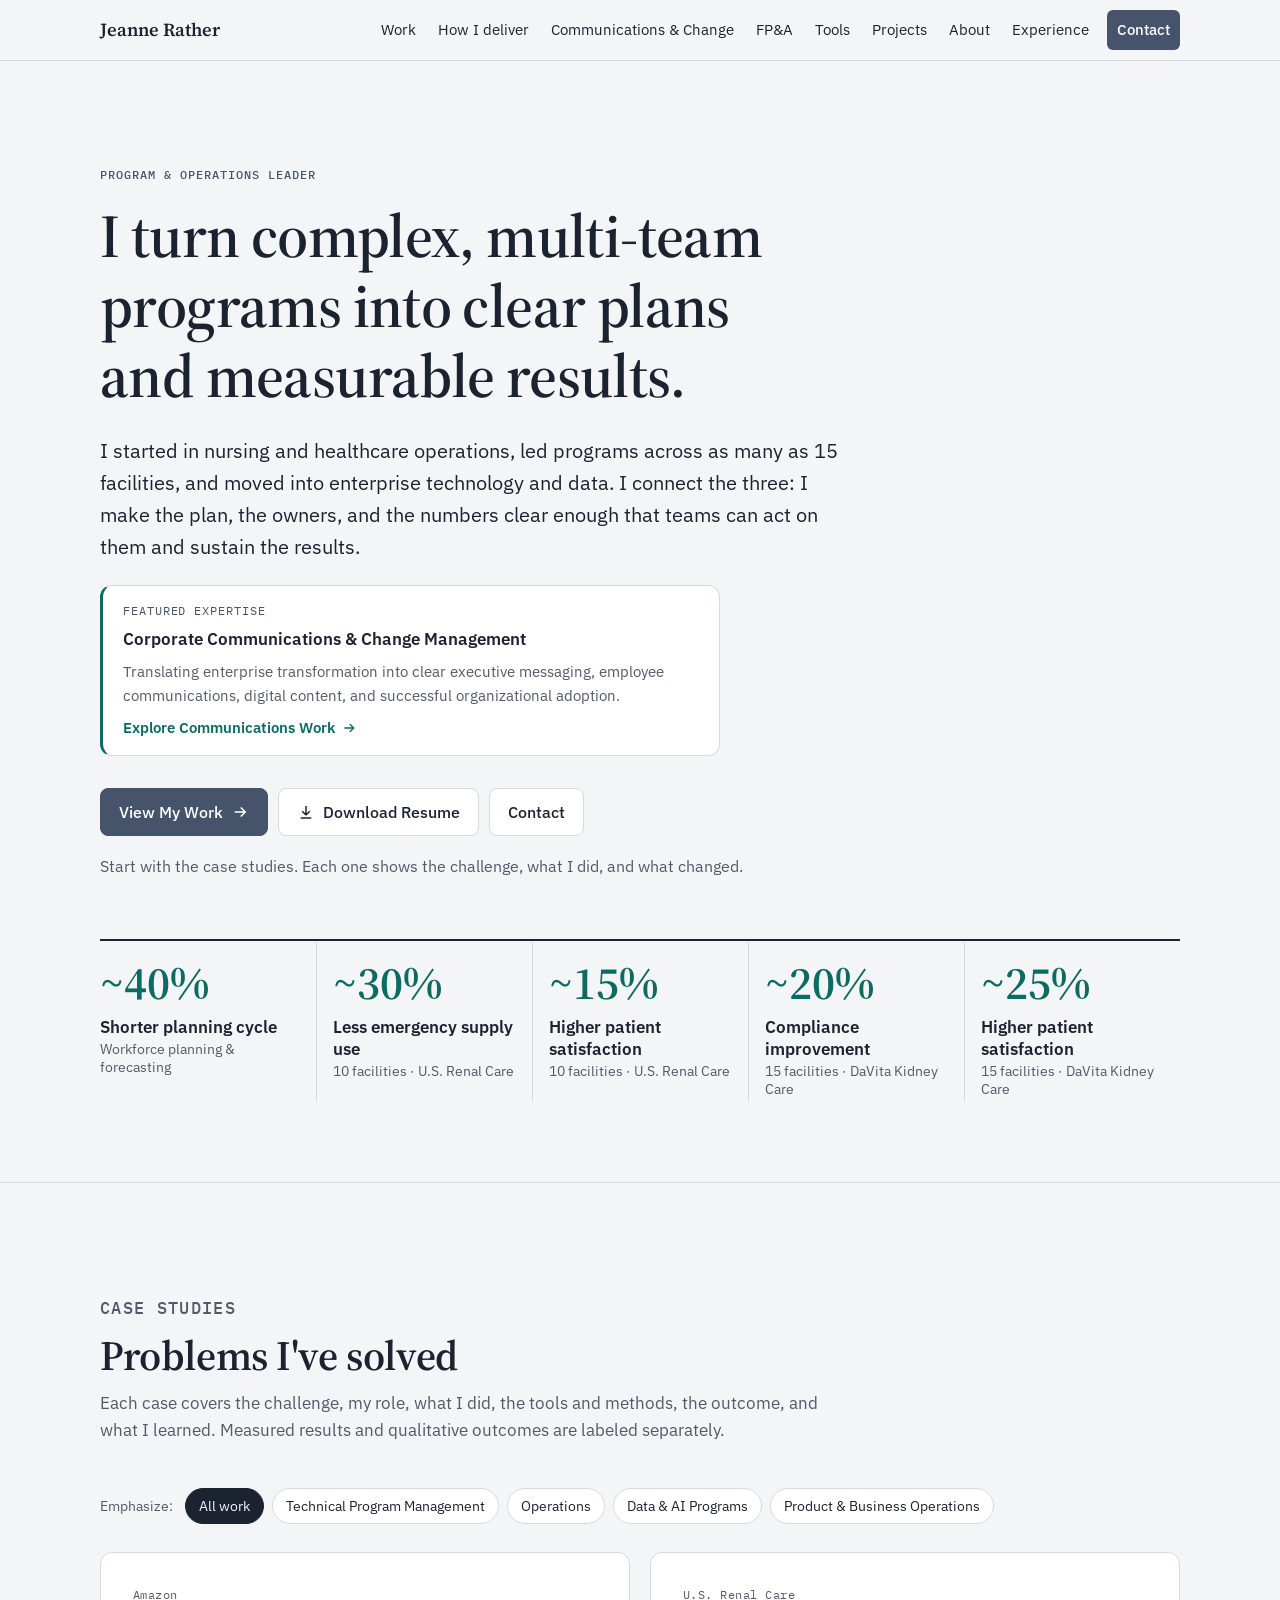
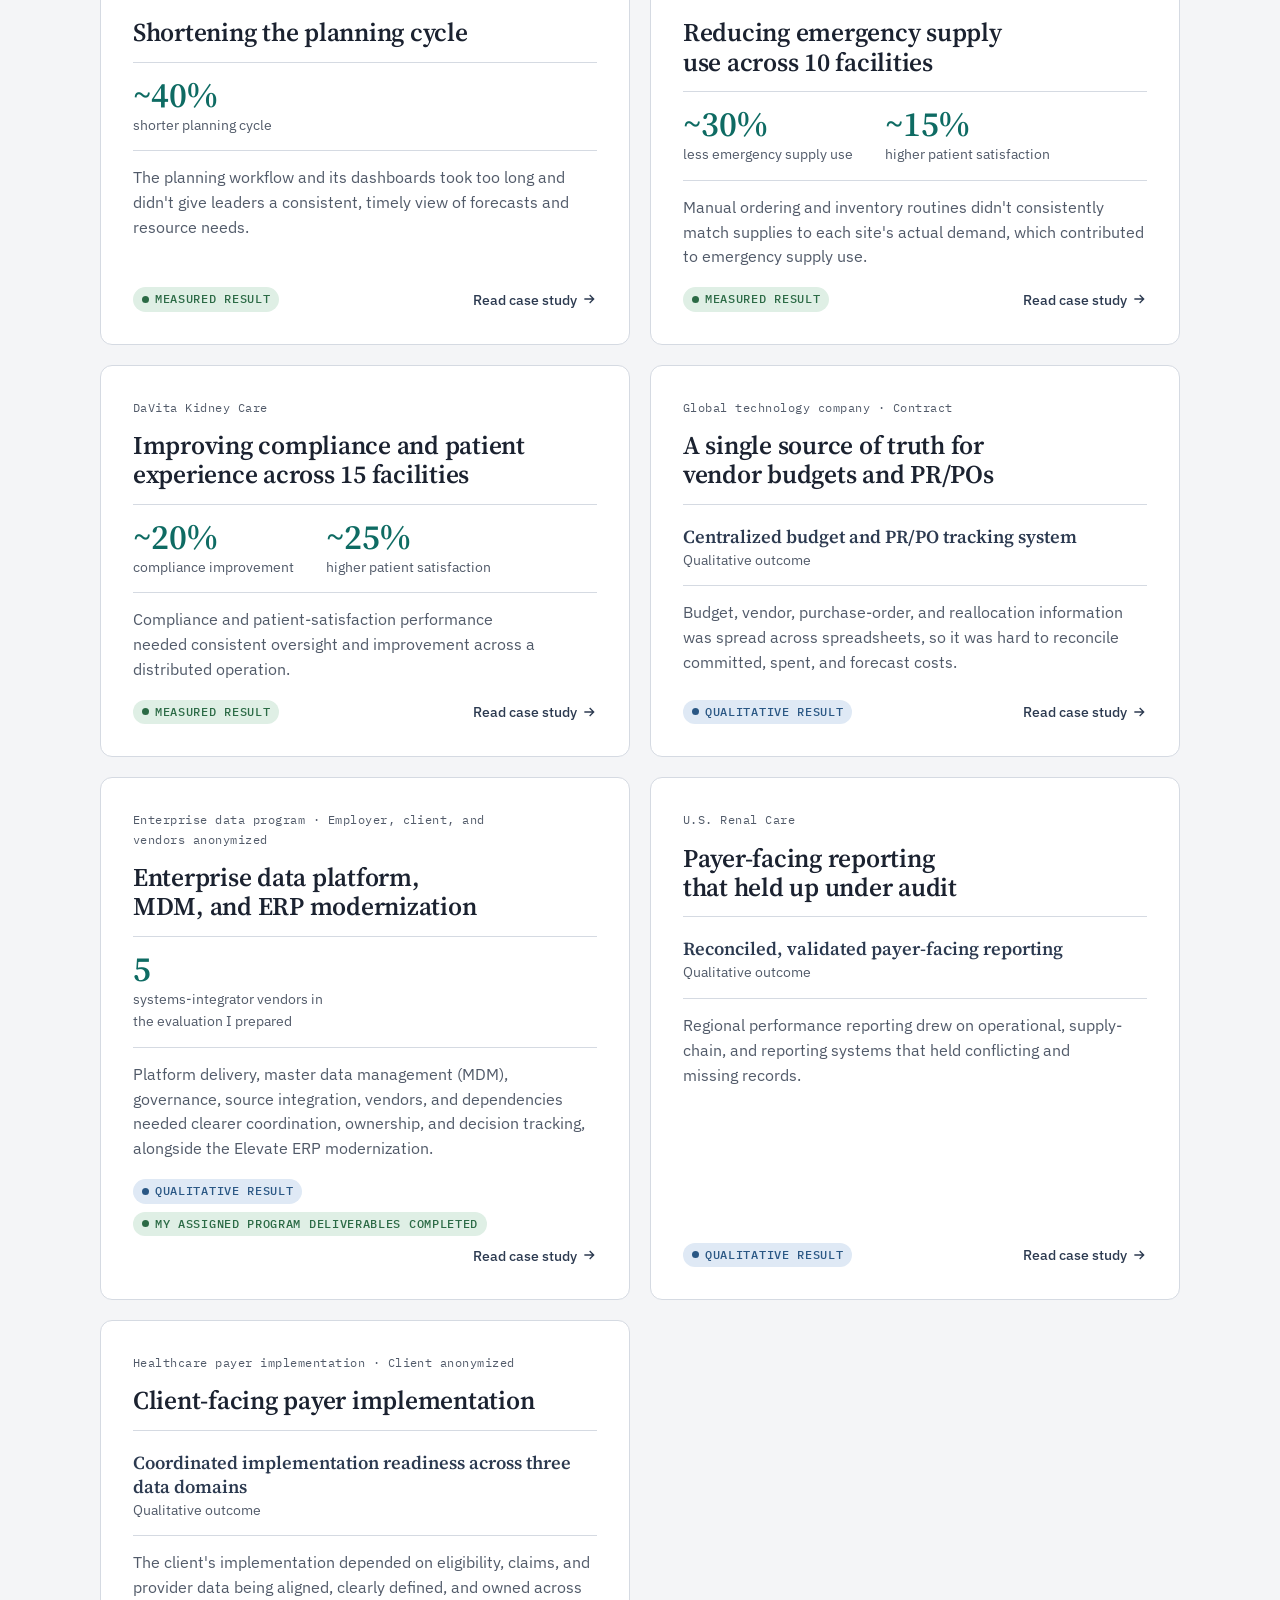
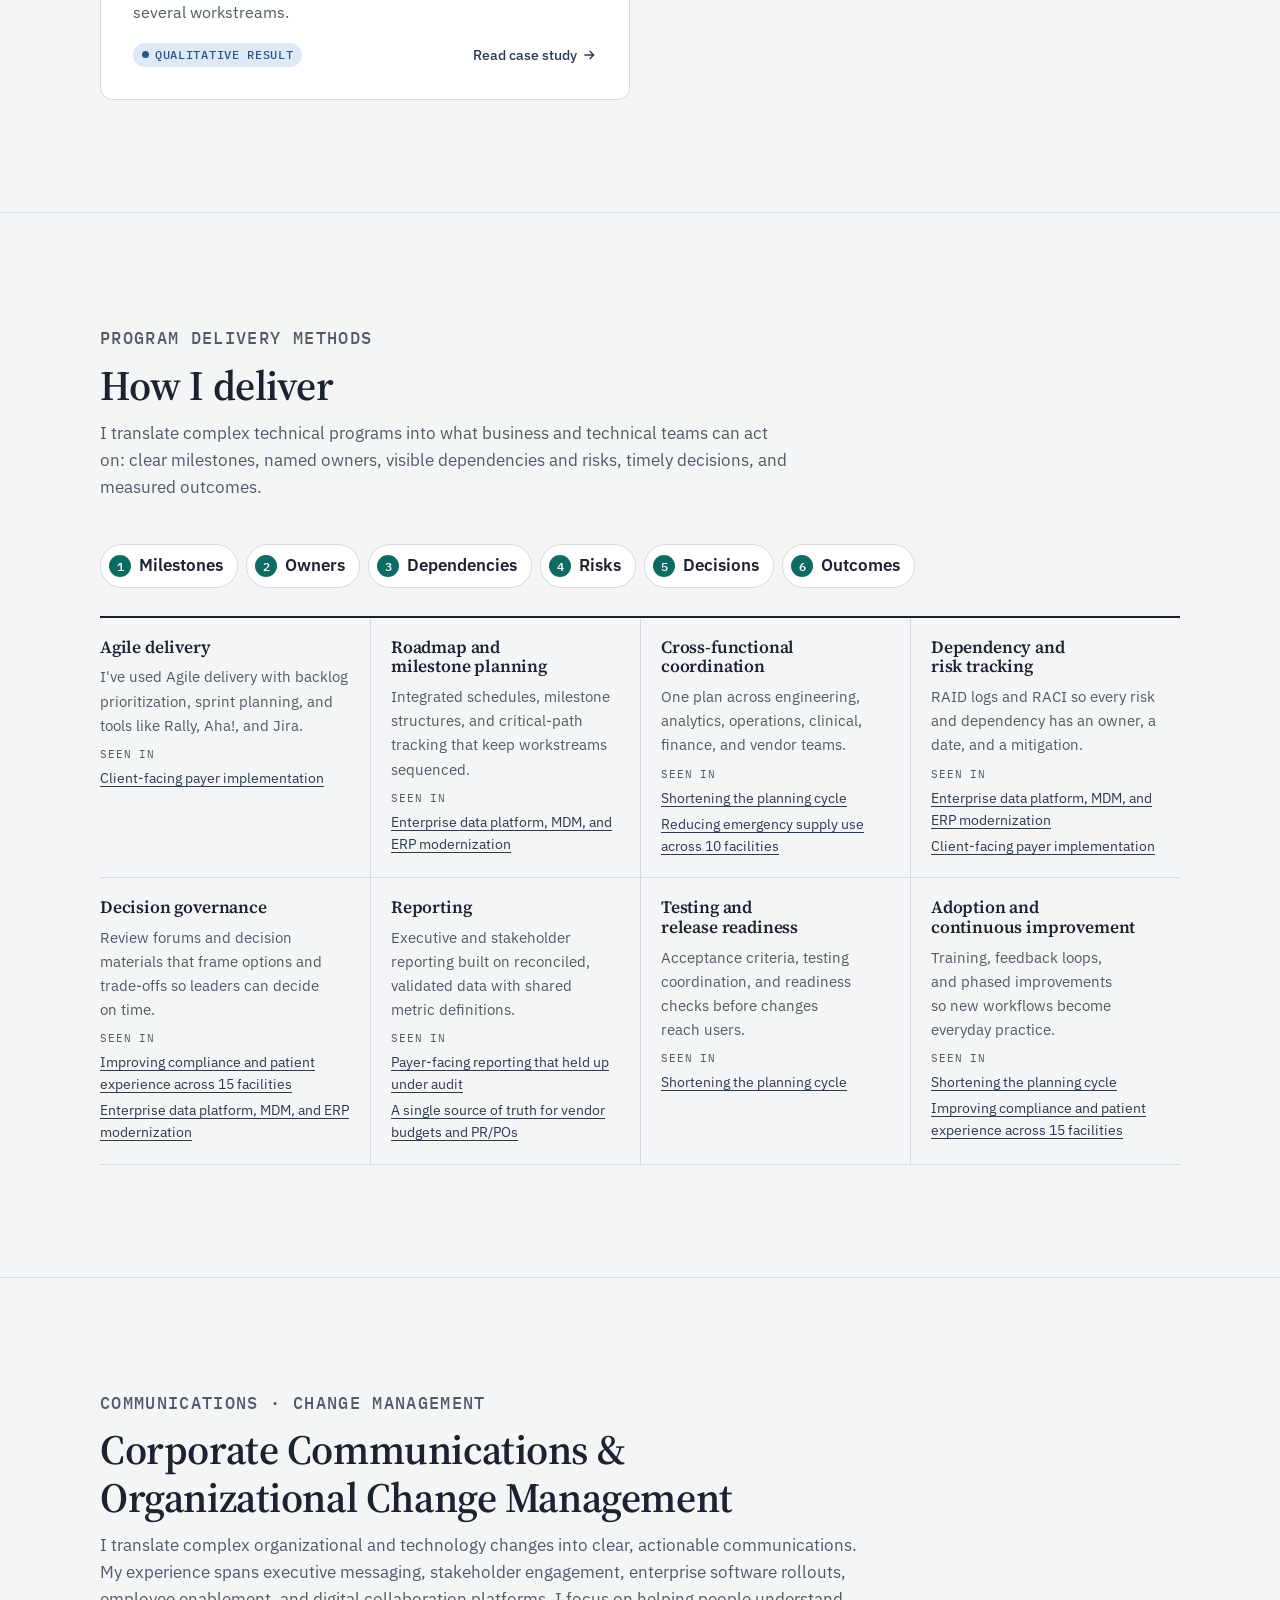
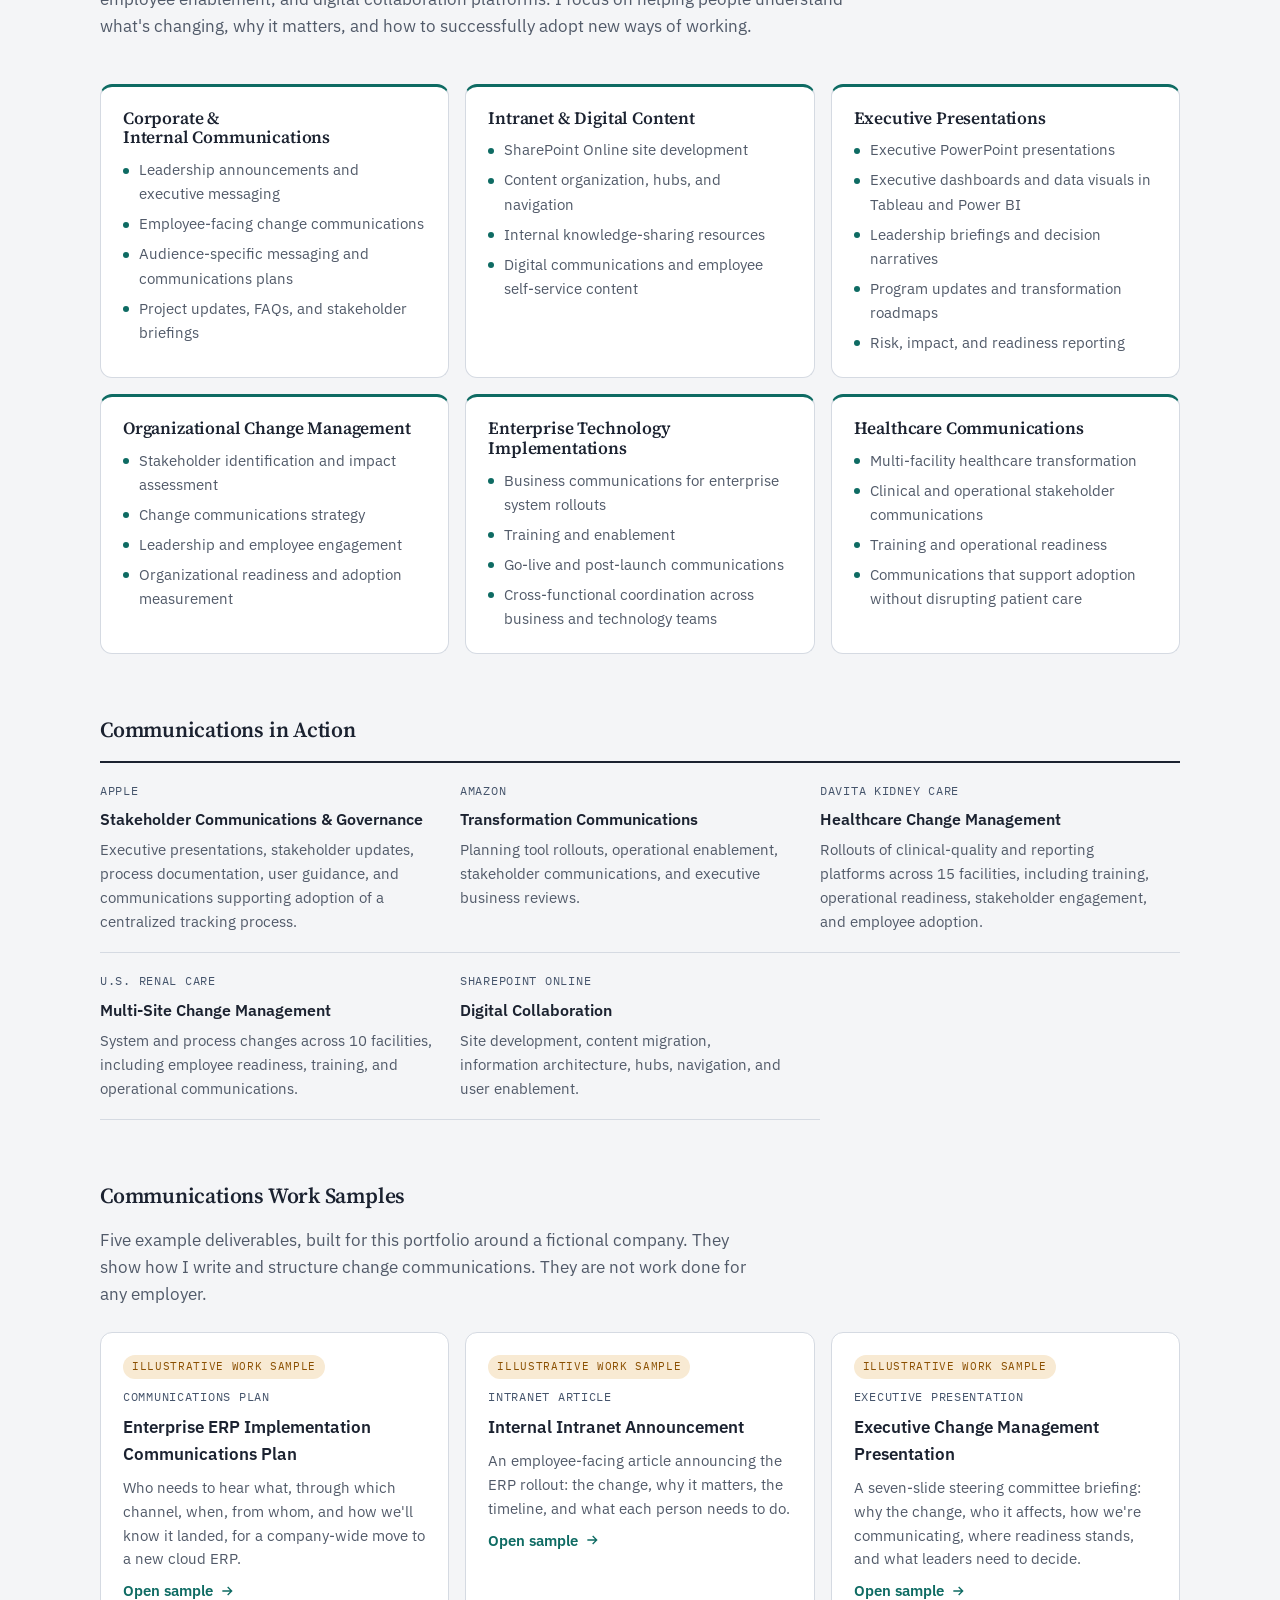
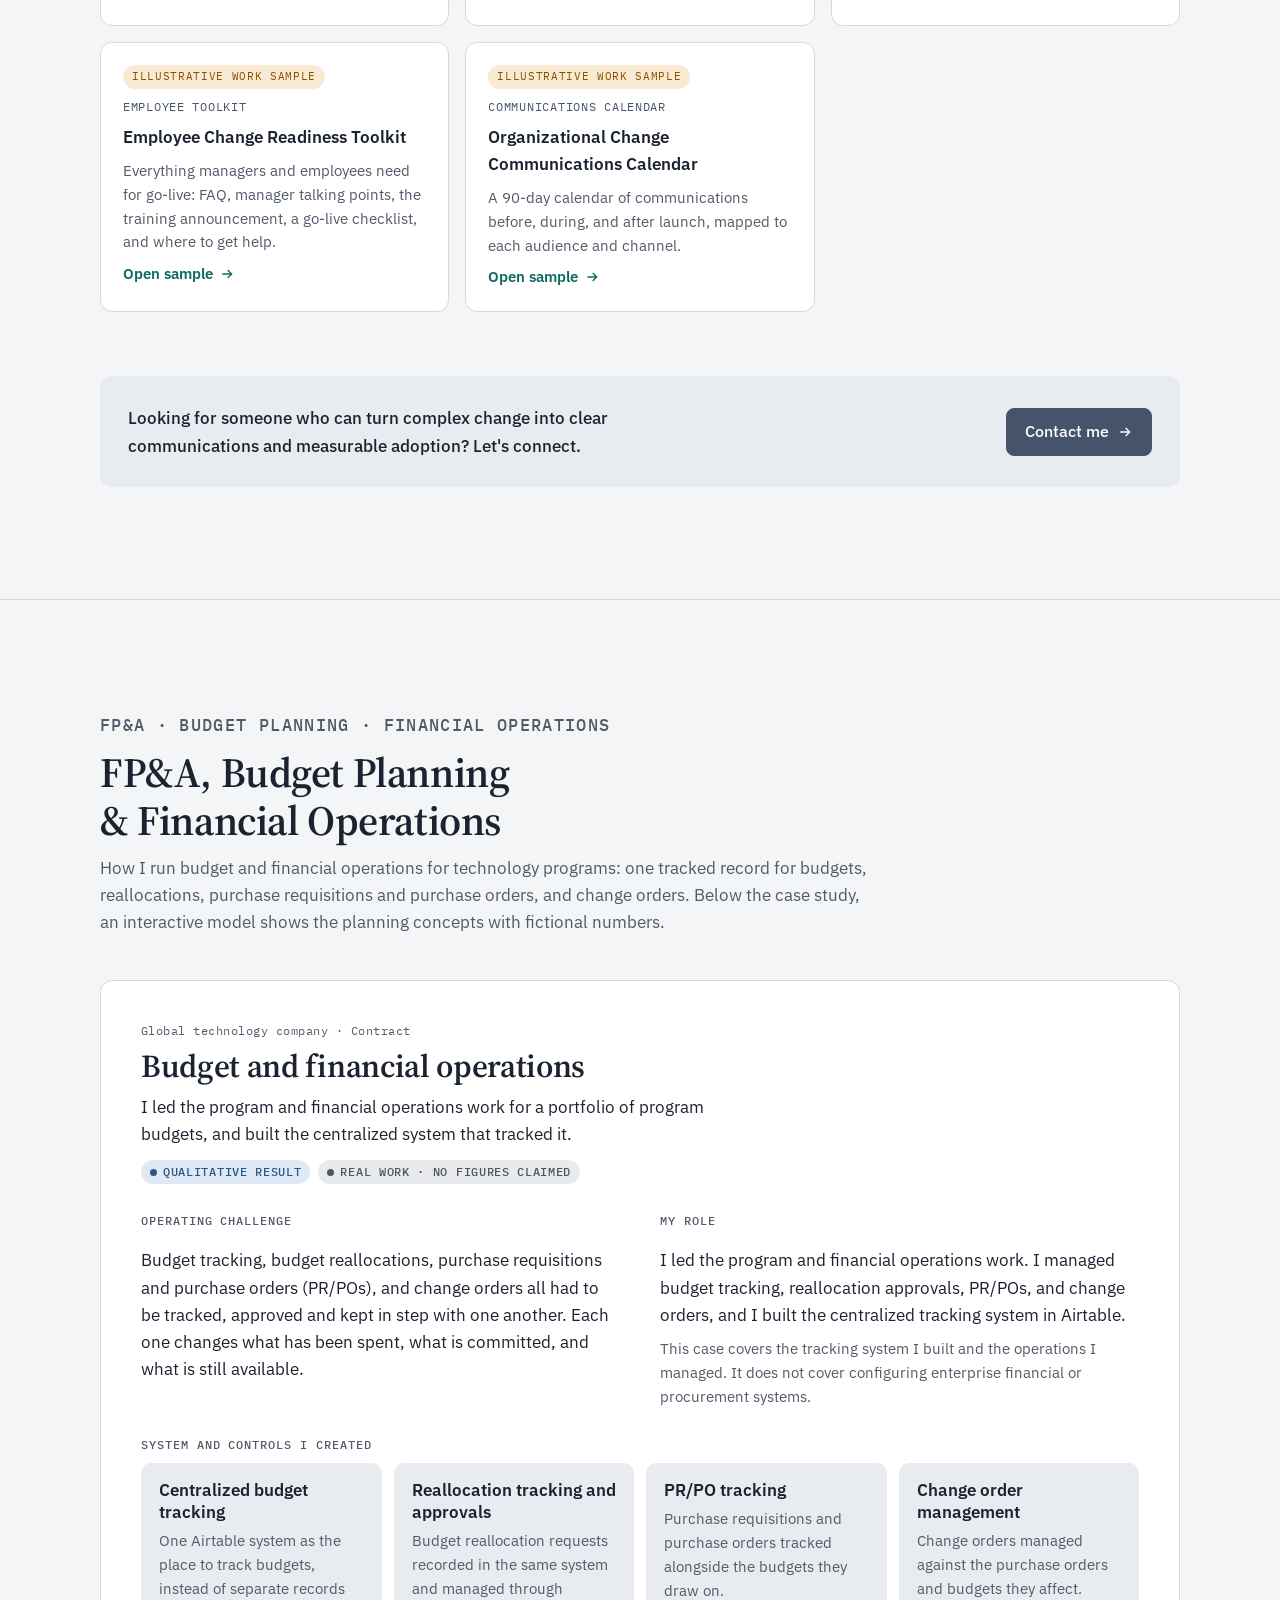
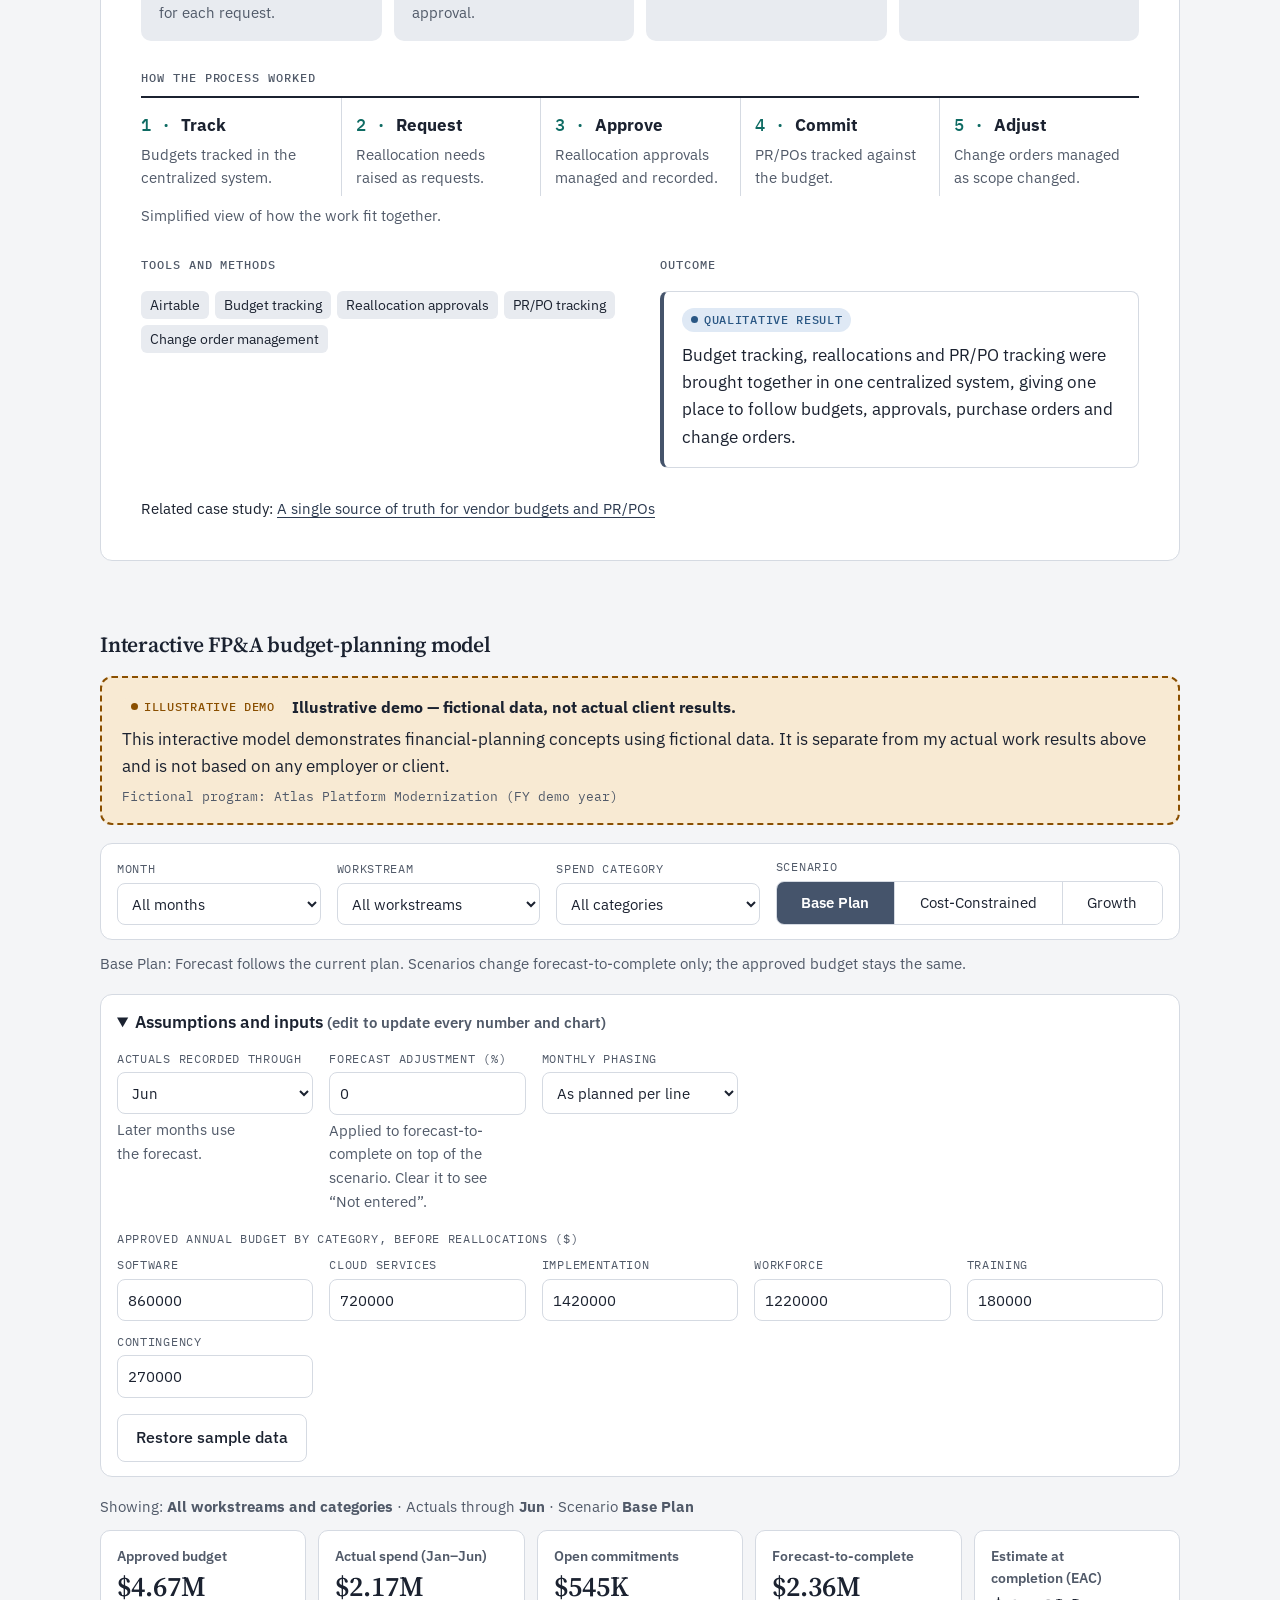
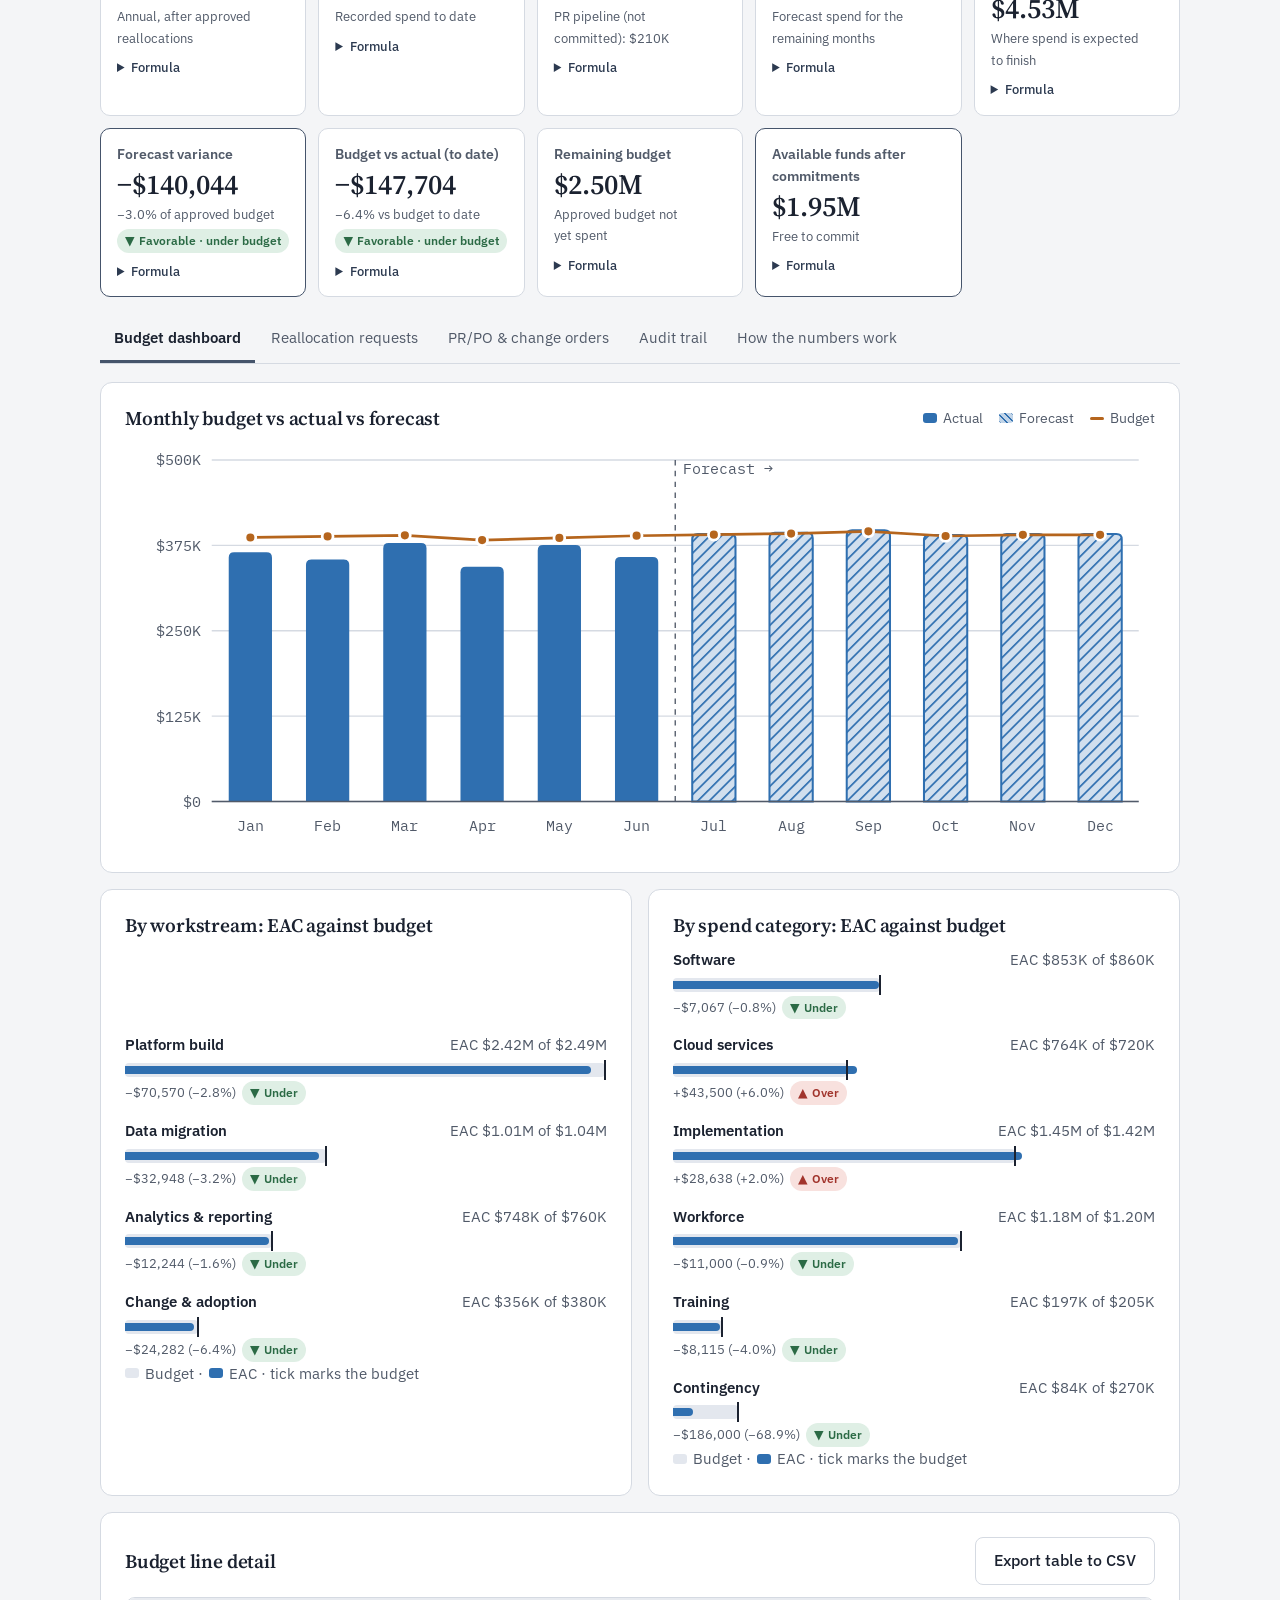
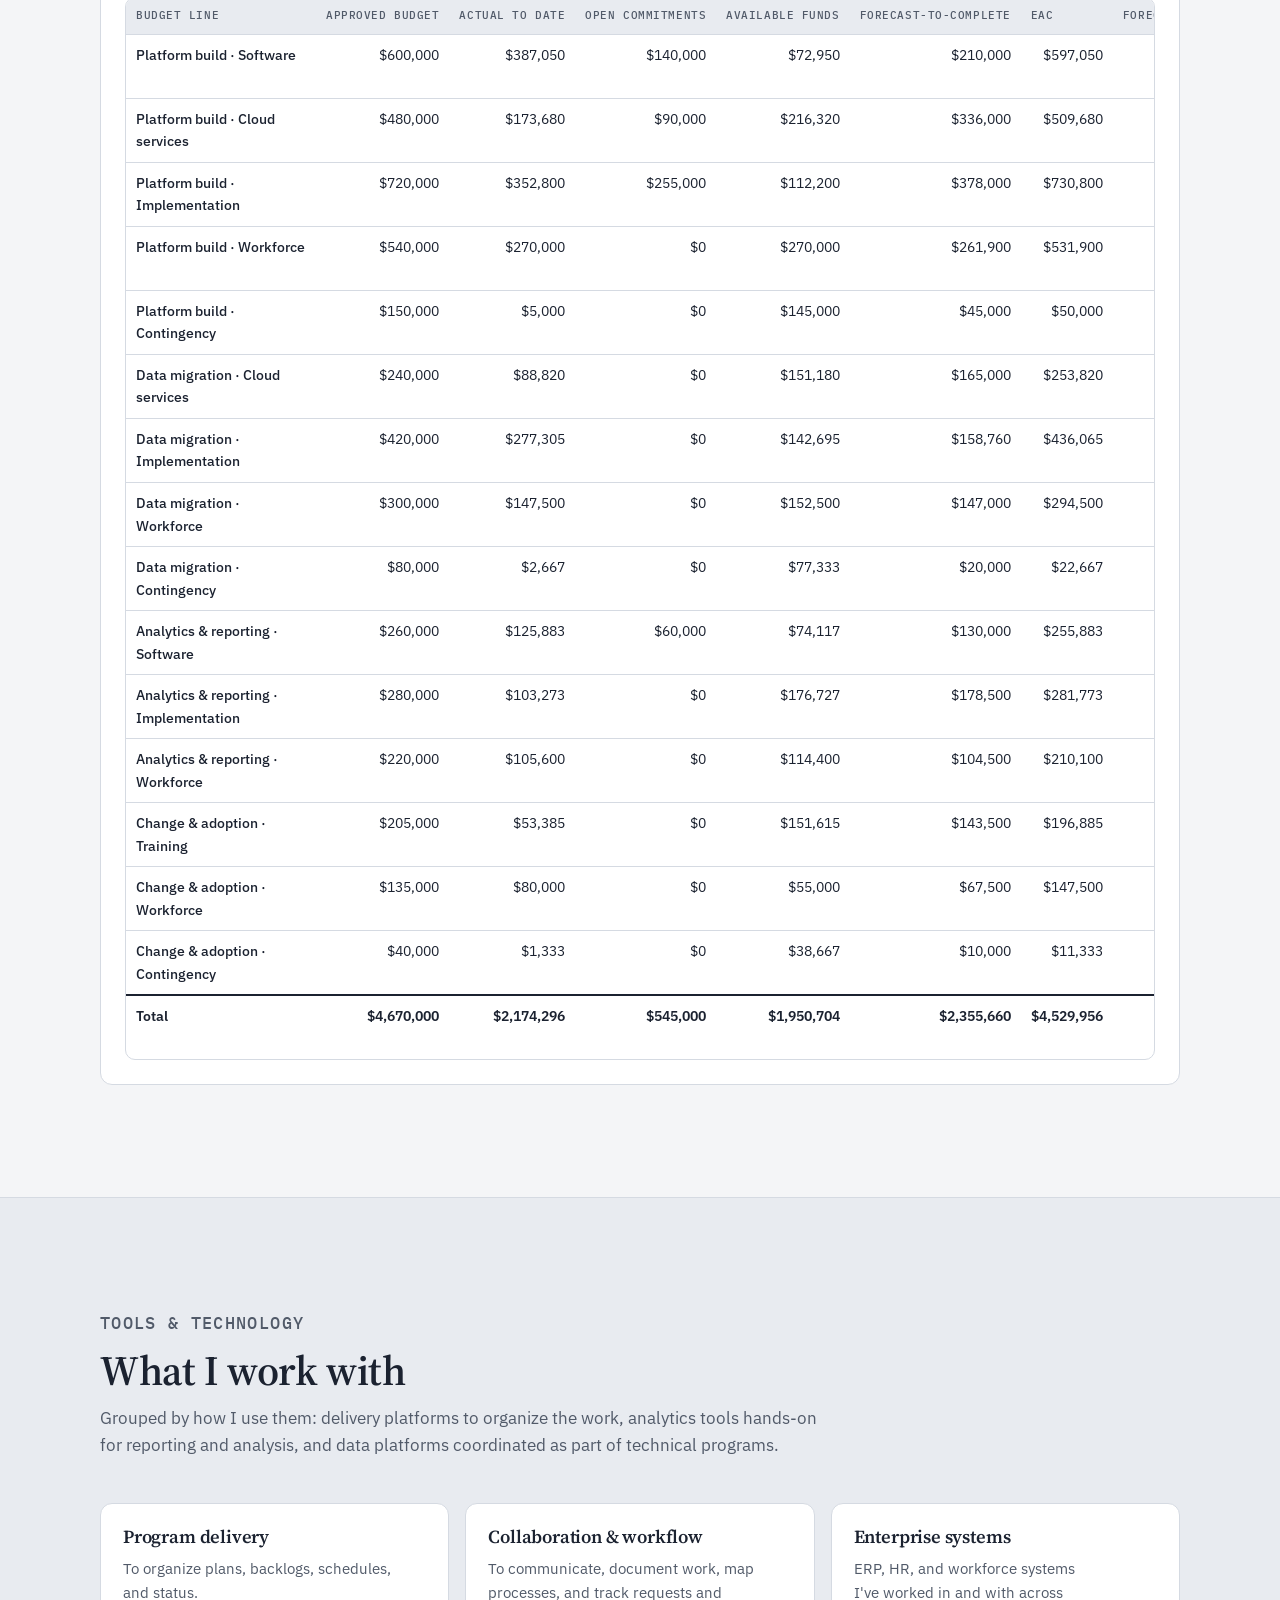
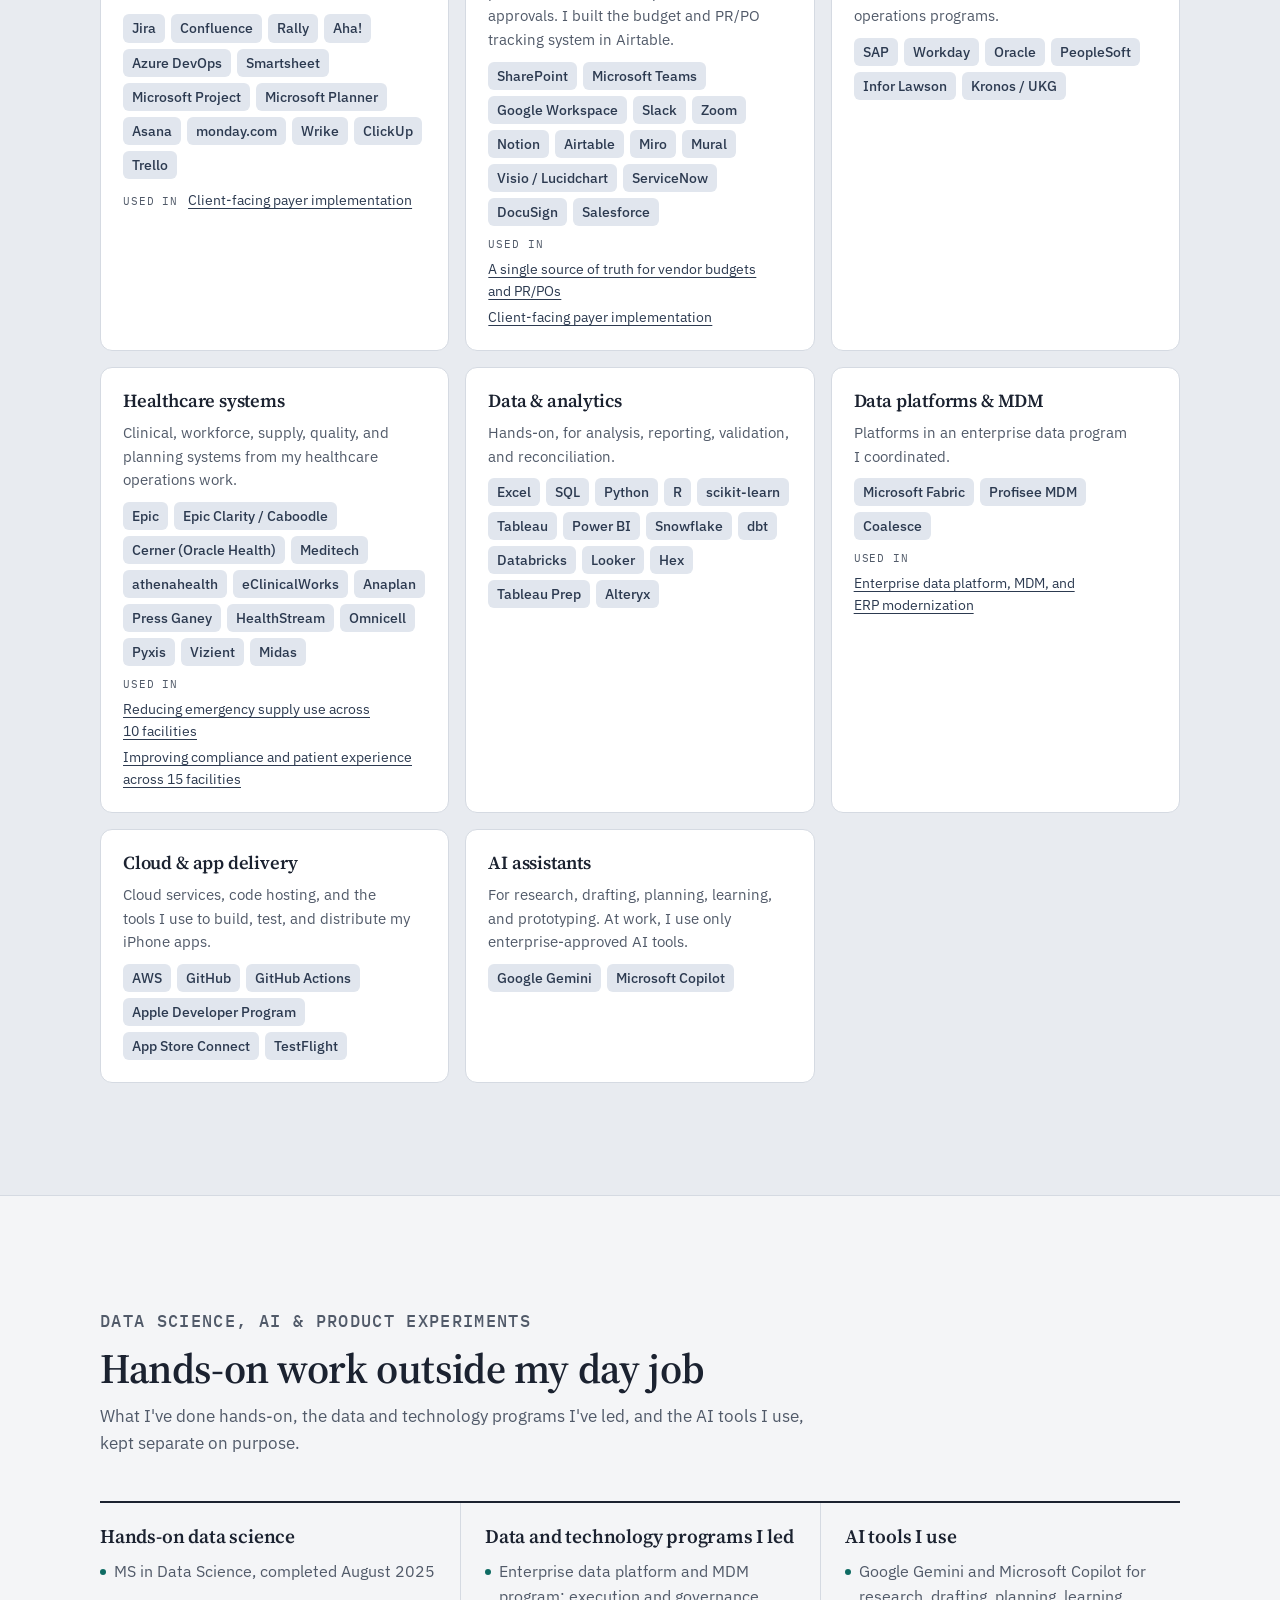
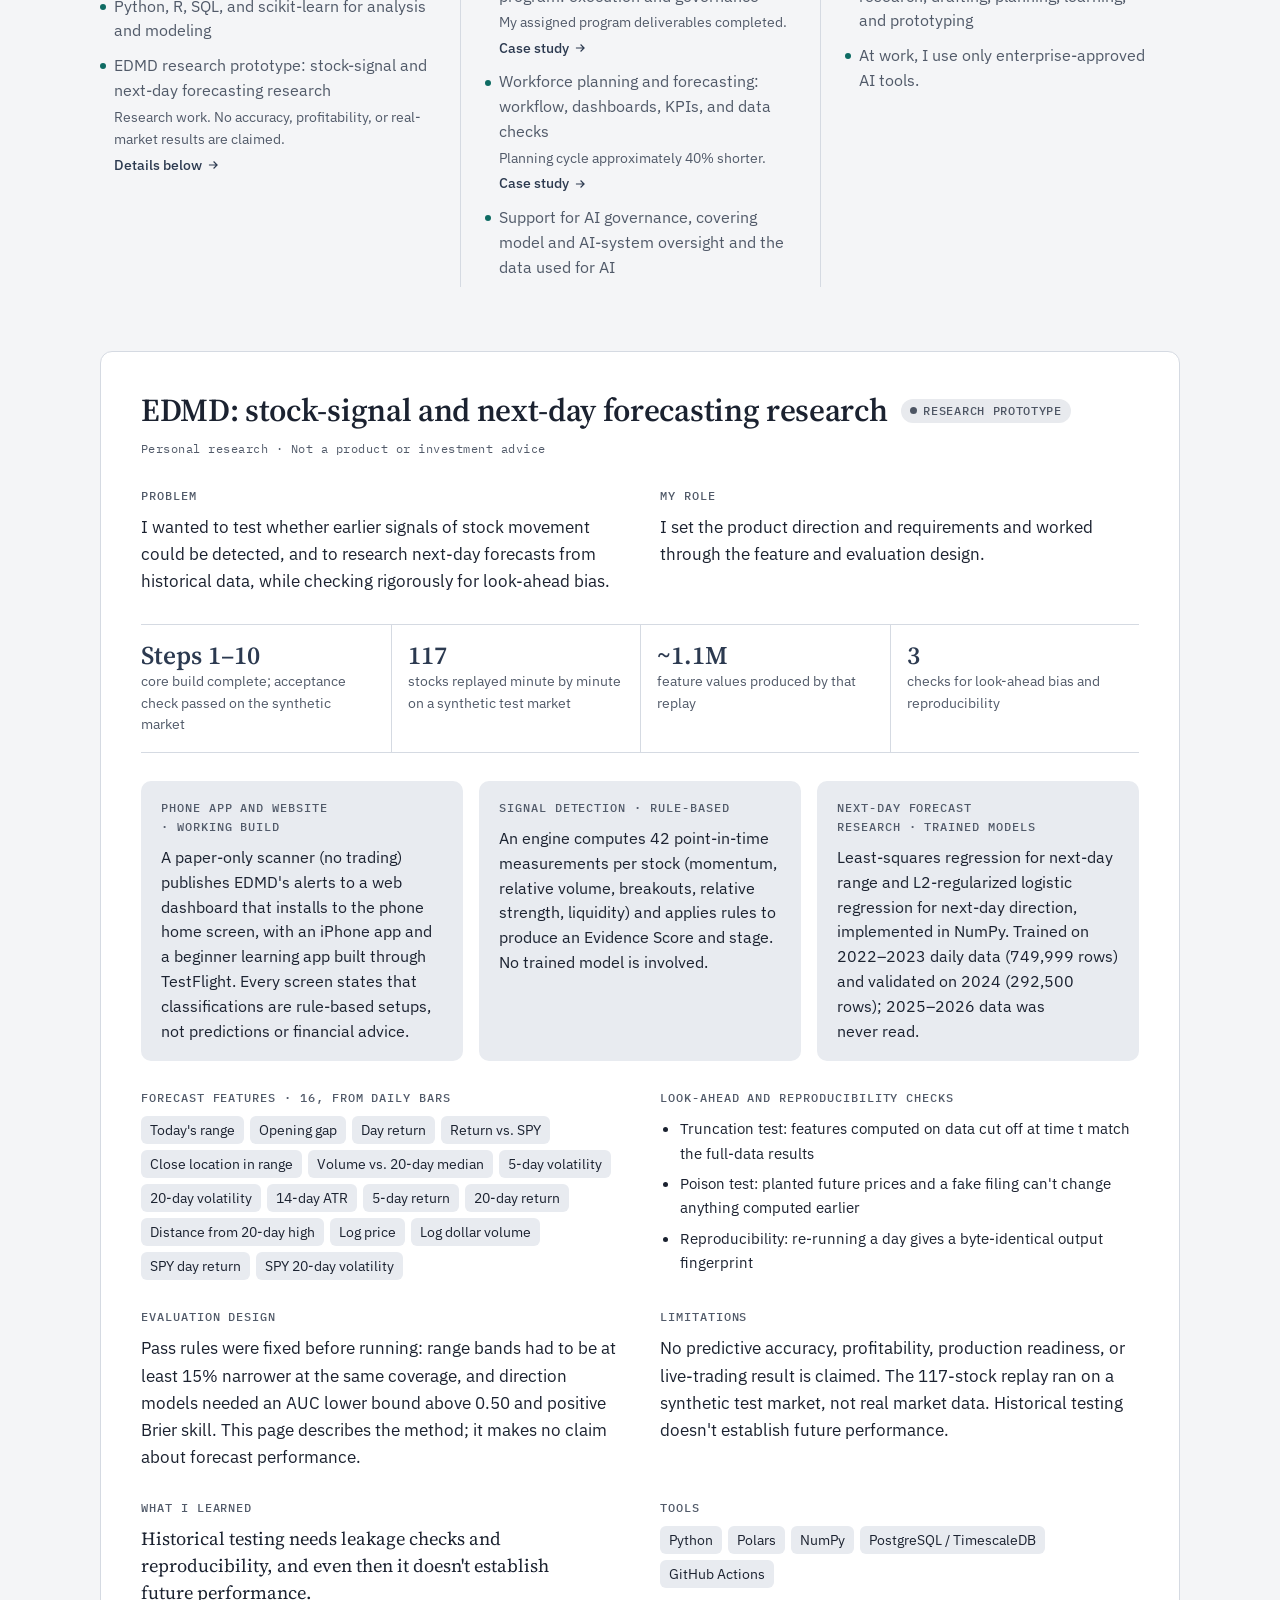
==== index.html @ d5a51268 "Communications & change: card F, homepage feature, Communications in Action, work samples, CTA (for " ====
<!DOCTYPE html>
<html lang="en">
<head>
  <meta charset="utf-8">
  <meta name="viewport" content="width=device-width, initial-scale=1, viewport-fit=cover">
  <meta name="description" content="Jeanne Rather, program and operations leader connecting operations, technology, and data. Case studies with verified results, FP&amp;A and budget operations, tools, and projects.">
  <link rel="icon" href="favicon.svg" type="image/svg+xml">
  <link rel="stylesheet" href="styles.css?v=1792176963">
<!-- PAGE START -->
<title>Jeanne Rather Portfolio</title>
<link rel="preconnect" href="https://fonts.googleapis.com">
<link rel="preconnect" href="https://fonts.gstatic.com" crossorigin>
<link rel="stylesheet" href="https://fonts.googleapis.com/css2?family=IBM+Plex+Mono:wght@400;500&family=IBM+Plex+Sans:wght@400;500;600&family=Source+Serif+4:opsz,wght@8..60,600&display=swap">
<!-- STYLE SLOT -->
</head>
<body>
<a class="skip" href="#main">Skip to content</a>

<header class="site-header">
  <div class="wrap">
    <a class="brand" href="#top" id="brand">Jeanne Rather</a>
    <button class="menu-btn" type="button" aria-expanded="false" aria-controls="nav">Menu</button>
    <nav class="nav" id="nav" aria-label="Main">
      <a href="#work">Work</a>
      <a href="#delivery">How I deliver</a>
      <a href="#comms">Communications &amp; Change</a>
      <a href="#fpa">FP&amp;A</a>
      <a href="#tools">Tools</a>
      <a href="#projects">Projects</a>
      <a href="#about">About</a>
      <a href="#experience">Experience</a>
      <a class="nav-cta" href="#contact">Contact</a>
    </nav>
  </div>
</header>

<main id="main">
  <section class="hero" id="top" aria-labelledby="hero-title">
    <div class="wrap">
      <p class="eyebrow" id="hero-eyebrow">Program &amp; Operations Leader</p>
      <h1 id="hero-title">I turn complex, multi&#8209;team programs into clear plans and measurable results.</h1>
      <p class="hero-intro" id="hero-intro"></p>
      <a class="feature-link" id="hero-feature" href="#comms" hidden></a>
      <div class="actions" id="hero-actions"></div>
      <p class="invite" id="hero-invite"></p>
      <ul class="proof" id="proof"></ul>
    </div>
  </section>

  <section class="block" id="work" aria-labelledby="work-title">
    <div class="wrap">
      <div class="section-head">
        <p class="eyebrow">Case studies</p>
        <h2 id="work-title">Problems I've solved</h2>
        <p>Each case covers the challenge, my role, what I did, the tools and methods, the outcome, and what I learned. Measured results and qualitative outcomes are labeled separately.</p>
      </div>
      <div class="focus-bar" id="focus-bar" role="group" aria-label="Emphasize work for a role type"></div>
      <div class="case-grid" id="cases"></div>
    </div>
  </section>

  <section class="block" id="delivery" aria-labelledby="delivery-title">
    <div class="wrap">
      <div class="section-head">
        <p class="eyebrow">Program delivery methods</p>
        <h2 id="delivery-title">How I deliver</h2>
        <p id="delivery-intro"></p>
      </div>
      <ol class="flow" id="delivery-flow"></ol>
      <div class="method-grid" id="method-grid"></div>
    </div>
  </section>

  <section class="block comms-section" id="comms" aria-labelledby="comms-title">
    <div class="wrap">
      <div class="section-head">
        <p class="eyebrow">Communications · Change management</p>
        <h2 id="comms-title">Corporate Communications &amp; Organizational Change Management</h2>
        <p id="comms-intro"></p>
      </div>
      <div class="comms-grid" id="comms-grid"></div>
      <h3 class="sub-head comms-sub" id="comms-action-title">Communications in Action</h3>
      <ol class="comms-action" id="comms-action" aria-labelledby="comms-action-title"></ol>
      <div class="comms-samples-head" id="comms-samples">
        <h3 class="sub-head comms-sub" id="comms-samples-title">Communications Work Samples</h3>
        <p class="sub-lede" id="comms-samples-lede"></p>
      </div>
      <div class="sample-grid" id="sample-grid"></div>
      <div class="comms-cta" id="comms-cta"></div>
    </div>
  </section>

  <section class="block fpa-section" id="fpa" aria-labelledby="fpa-title">
    <div class="wrap">
      <div class="section-head">
        <p class="eyebrow" id="fpa-eyebrow">FP&amp;A · Budget planning · Financial operations</p>
        <h2 id="fpa-title">FP&amp;A, Budget Planning &amp; Financial Operations</h2>
        <p id="fpa-intro"></p>
      </div>
      <article class="fpa-case" id="fpa-case" aria-labelledby="fpa-case-title"></article>
      <h3 class="sub-head fpa-demo-head" id="fpa-demo-title">Interactive FP&amp;A budget-planning model</h3>
      <div class="fpa-demo" id="fpa-demo" role="region" aria-labelledby="fpa-demo-title"></div>
    </div>
  </section>

  <section class="tools-band block" id="tools" aria-labelledby="tools-title">
    <div class="wrap">
      <div class="section-head">
        <p class="eyebrow">Tools &amp; technology</p>
        <h2 id="tools-title">What I work with</h2>
        <p>Grouped by how I use them: delivery platforms to organize the work, analytics tools hands-on for reporting and analysis, and data platforms coordinated as part of technical programs.</p>
      </div>
      <div class="tool-grid" id="tool-grid"></div>
    </div>
  </section>

  <section class="block" id="projects" aria-labelledby="projects-title">
    <div class="wrap">
      <div class="section-head">
        <p class="eyebrow">Data science, AI &amp; product experiments</p>
        <h2 id="projects-title">Hands-on work outside my day job</h2>
        <p>What I've done hands-on, the data and technology programs I've led, and the AI tools I use, kept separate on purpose.</p>
      </div>
      <div class="tiers" id="tiers"></div>
      <article class="research" id="research" aria-labelledby="research-title"></article>
      <h3 class="sub-head" id="apps-title">Product experiments</h3>
      <p class="sub-lede">Side projects for iPhone. None are published, and none have users or revenue.</p>
      <div class="apps" id="app-list"></div>
    </div>
  </section>

  <section class="block" id="about" aria-labelledby="about-title">
    <div class="wrap about-grid">
      <div>
        <p class="eyebrow">About</p>
        <h2 id="about-title">From the clinic floor to enterprise data</h2>
        <div class="about-text" id="about-text"></div>
        <ul class="edu" id="education"></ul>
      </div>
      <div>
        <h3 class="sub-head">Selected expertise</h3>
        <dl class="expertise" id="expertise"></dl>
      </div>
    </div>
  </section>

  <section class="block" id="experience" aria-labelledby="exp-title">
    <div class="wrap">
      <div class="section-head">
        <p class="eyebrow">Experience</p>
        <h2 id="exp-title">Where I've worked</h2>
      </div>
      <ol class="exp" id="exp-list"></ol>
    </div>
  </section>

  <section class="block contact" id="contact" aria-labelledby="contact-title">
    <div class="wrap">
      <div class="section-head">
        <p class="eyebrow">Contact</p>
        <h2 id="contact-title">Let's talk about the role.</h2>
        <p>Email is the fastest way to reach me.</p>
      </div>
      <div class="contact-card">
        <span class="contact-label">Email</span>
        <span class="contact-email" id="contact-email"></span>
        <div class="actions" id="contact-actions"></div>
        <p class="contact-status" id="contact-status" role="status"></p>
      </div>
    </div>
  </section>

  <article class="case-view" id="case-view" hidden></article>
</main>

<footer class="site-footer">
  <div class="wrap">
    <span id="footer-name">Jeanne Rather</span>
    <span>No tracking, no cookies.</span>
  </div>
</footer>

<noscript><p class="wrap">This site needs JavaScript turned on to show its content.</p></noscript>
<!-- SCRIPT SLOT -->
<!-- PAGE END -->
<script src="comms-samples.js?v=1792176963"></script>
<script src="content.js?v=1792176963"></script>
<script src="app.js?v=1792176963"></script>
<script src="fpa-model.js?v=1792078669"></script>
<script src="fpa-demo.js?v=1792078669"></script>
</body>
</html>
---- styles.css ----
/* ============================================================
   Design tokens — change colors and fonts here.
   Accent #45546B matches the slate blue on the resume.
   ============================================================ */
/* Layout: one long scannable page — results strip up top, case cards, tools grid, projects, contact. Slate + teal on a cool paper. */
:root {
  --paper: #F4F5F7;
  --surface: #FFFFFF;
  --sunk: #E8EBF0;
  --ink: #1B2230;
  --muted: #515A69;
  --line: #D5DAE2;
  --accent: #45546B;
  --accent-strong: #2C3A50;
  --accent-soft: #E1E6EE;
  --accent-ink: #FFFFFF;
  --signal: #0E6B63;
  --band: #2C3A50;
  --band-ink: #FFFFFF;
  --band-muted: #C9D3E2;

  --ok: #2B6A45;      --ok-soft: #DFEFE5;
  --info: #2A5784;    --info-soft: #DFE9F5;
  --warn: #8A4F00;    --warn-soft: #F8EAD3;
  --neutral: #4D5563; --neutral-soft: #E8EAEE;

  --font-display: "Source Serif 4", Georgia, "Times New Roman", serif;
  --font-body: "IBM Plex Sans", system-ui, -apple-system, "Segoe UI", sans-serif;
  --font-mono: "IBM Plex Mono", ui-monospace, Menlo, Consolas, monospace;

  --radius: 12px;
  --wrap: 1160px;
  --gutter: clamp(16px, 4vw, 40px);
}
@media (prefers-color-scheme: dark) {
  :root:not([data-theme="light"]) {
    --paper: #12161D; --surface: #1A1F28; --sunk: #222833;
    --ink: #E7EAF0; --muted: #A3ABB9; --line: #303846;
    --accent: #A9B8D0; --accent-strong: #CBD6E8; --accent-soft: #263142; --accent-ink: #12161D;
    --signal: #5CC4B8; --band: #1F2B3D; --band-ink: #F3F6FA; --band-muted: #B5C1D3;
    --ok: #8FD1A6; --ok-soft: #1A3225; --info: #9CC2EA; --info-soft: #1A2B3E;
    --warn: #F0C27D; --warn-soft: #3A2C16; --neutral: #B3B8C2; --neutral-soft: #2A2F38;
    color-scheme: dark;
  }
}
:root[data-theme="dark"] {
  --paper: #12161D; --surface: #1A1F28; --sunk: #222833;
  --ink: #E7EAF0; --muted: #A3ABB9; --line: #303846;
  --accent: #A9B8D0; --accent-strong: #CBD6E8; --accent-soft: #263142; --accent-ink: #12161D;
  --signal: #5CC4B8; --band: #1F2B3D; --band-ink: #F3F6FA; --band-muted: #B5C1D3;
  --ok: #8FD1A6; --ok-soft: #1A3225; --info: #9CC2EA; --info-soft: #1A2B3E;
  --warn: #F0C27D; --warn-soft: #3A2C16; --neutral: #B3B8C2; --neutral-soft: #2A2F38;
  color-scheme: dark;
}

/* ---------- Base ---------- */
*, *::before, *::after { box-sizing: border-box; }
html { scroll-behavior: smooth; scroll-padding-top: 76px; -webkit-text-size-adjust: 100%; }
@media (prefers-reduced-motion: reduce) { html { scroll-behavior: auto; } }
body { margin: 0; background: var(--paper); color: var(--ink); font-family: var(--font-body); font-size: 17px; line-height: 1.6; overflow-x: hidden; }
img { max-width: 100%; height: auto; display: block; }
a { color: var(--accent-strong); text-underline-offset: 3px; text-decoration-thickness: 1px; }
a:hover { text-decoration-thickness: 2px; }
:focus-visible { outline: 3px solid var(--accent); outline-offset: 3px; border-radius: 4px; }
h1, h2, h3, h4 { margin: 0; text-wrap: balance; }
h1, h2, h3 { font-family: var(--font-display); font-weight: 600; line-height: 1.15; letter-spacing: -0.01em; }
h4 { font-family: var(--font-mono); font-size: 0.74rem; font-weight: 500; letter-spacing: 0.08em; text-transform: uppercase; color: var(--muted); margin-bottom: 8px; }
p { margin: 0; text-wrap: pretty; }
ul, ol, dl { margin: 0; padding: 0; }
.wrap { max-width: var(--wrap); margin: 0 auto; padding-inline: var(--gutter); }
.skip { position: absolute; left: -999px; top: 8px; background: var(--ink); color: var(--paper); padding: 8px 14px; border-radius: 6px; z-index: 100; }
.skip:focus { left: 8px; }
.eyebrow { font-family: var(--font-mono); font-size: 0.78rem; letter-spacing: 0.08em; text-transform: uppercase; color: var(--accent); font-weight: 500; }

/* ---------- Header ---------- */
.site-header { position: sticky; top: env(safe-area-inset-top, 0px); z-index: 50; background: color-mix(in srgb, var(--paper) 92%, transparent); backdrop-filter: saturate(1.2) blur(8px); -webkit-backdrop-filter: saturate(1.2) blur(8px); border-bottom: 1px solid var(--line); }
.site-header .wrap { display: flex; align-items: center; justify-content: space-between; gap: 16px; min-height: 60px; }
.brand { font-family: var(--font-display); font-weight: 600; font-size: 1.15rem; color: var(--ink); text-decoration: none; white-space: nowrap; }
.nav { display: flex; gap: 2px; align-items: center; }
.nav a { color: var(--ink); text-decoration: none; font-size: 0.93rem; padding: 8px 10px; border-radius: 6px; }
.nav a:hover { background: var(--sunk); }
.nav .nav-cta { background: var(--accent); color: var(--accent-ink); font-weight: 500; margin-left: 6px; }
.nav .nav-cta:hover { background: var(--accent-strong); }
.menu-btn { display: none; }
.nav a { white-space: nowrap; }
@media (max-width: 1080px) {
  .menu-btn { display: inline-flex; align-items: center; font: inherit; font-size: 0.93rem; background: var(--surface); color: var(--ink); border: 1px solid var(--line); border-radius: 8px; padding: 8px 14px; cursor: pointer; min-height: 44px; }
  .nav { display: none; position: absolute; left: 0; right: 0; top: 100%; flex-direction: column; align-items: stretch; gap: 0; background: var(--paper); border-bottom: 1px solid var(--line); padding: 8px var(--gutter) 16px; }
  .nav.open { display: flex; }
  .nav a { padding: 12px 8px; border-bottom: 1px solid var(--line); border-radius: 0; }
  .nav .nav-cta { margin: 12px 0 0; text-align: center; border-radius: 8px; border-bottom: 0; }
}

/* ---------- Buttons ---------- */
.actions { display: flex; flex-wrap: wrap; gap: 10px; }
.btn { display: inline-flex; align-items: center; justify-content: center; gap: 8px; min-height: 48px; padding: 10px 18px; border-radius: 8px; font: inherit; font-weight: 500; font-size: 0.97rem; text-decoration: none; border: 1px solid var(--line); background: var(--surface); color: var(--ink); cursor: pointer; }
.btn:hover { border-color: var(--accent); }
.btn-primary { background: var(--accent); border-color: var(--accent); color: var(--accent-ink); }
.btn-primary:hover { background: var(--accent-strong); border-color: var(--accent-strong); }
.btn svg { width: 18px; height: 18px; flex: none; }

/* ---------- Badges ---------- */
.badge { display: inline-flex; align-items: center; gap: 6px; font-family: var(--font-mono); font-size: 0.72rem; letter-spacing: 0.06em; text-transform: uppercase; padding: 3px 9px; border-radius: 999px; font-weight: 500; white-space: nowrap; }
.badge::before { content: ""; width: 7px; height: 7px; border-radius: 50%; background: currentColor; }
.b-measured, .b-published, .b-done, .b-testing { color: var(--ok); background: var(--ok-soft); }
.b-qualitative, .b-in-development { color: var(--info); background: var(--info-soft); }
.b-progress, .b-prototype { color: var(--warn); background: var(--warn-soft); }
.b-concept, .b-research { color: var(--neutral); background: var(--neutral-soft); }
.b-research { white-space: normal; }

/* ---------- Sections ---------- */
section.block { padding-block: clamp(64px, 9vw, 112px); border-top: 1px solid var(--line); }
.section-head { display: grid; gap: 10px; margin-bottom: clamp(28px, 4vw, 44px); max-width: 740px; }
.section-head h2 { font-size: clamp(1.9rem, 3.8vw, 2.6rem); }
.section-head p { color: var(--muted); font-size: 1.05rem; }
.sub-head { font-size: 1.35rem; margin-bottom: 18px; }
.tags { list-style: none; display: flex; flex-wrap: wrap; gap: 6px; }
.tags li { font-size: 0.86rem; background: var(--sunk); border-radius: 6px; padding: 3px 9px; }

/* ---------- Hero ---------- */
.hero { padding-block: clamp(48px, 9vw, 104px) clamp(48px, 7vw, 80px); }
.hero h1 { font-size: clamp(2.2rem, 5vw, 3.8rem); margin: 16px 0 24px; max-width: 24ch; }
.card-metrics > div { align-content: start; }
.hero-intro { font-size: clamp(1.08rem, 1.6vw, 1.25rem); max-width: 62ch; color: var(--ink); }
.hero .actions { margin-top: 32px; }
.invite { margin-top: 18px; color: var(--muted); font-size: 0.97rem; }
.proof { list-style: none; display: grid; grid-template-columns: repeat(5, minmax(0, 1fr)); margin-top: clamp(36px, 6vw, 60px); border-top: 2px solid var(--ink); }
.proof li { display: grid; gap: 2px; align-content: start; padding: 18px 16px 4px 0; min-width: 0; }
.proof li + li { padding-left: 16px; border-left: 1px solid var(--line); }
.proof .pv { font-family: var(--font-display); font-size: clamp(2rem, 3.6vw, 2.9rem); font-weight: 600; line-height: 1.05; color: var(--signal); font-variant-numeric: tabular-nums; }
.proof .pl { font-weight: 600; margin-top: 6px; line-height: 1.3; }
.proof .ps { color: var(--muted); font-size: 0.85rem; line-height: 1.35; }
@media (max-width: 960px) {
  .proof { grid-template-columns: repeat(2, minmax(0, 1fr)); }
  .proof li, .proof li + li { padding: 14px 12px 12px 0; border-left: 0; border-bottom: 1px solid var(--line); }
  .proof li:nth-child(even) { padding-left: 14px; border-left: 1px solid var(--line); }
  .proof li:last-child { grid-column: 1 / -1; padding-left: 0; border-left: 0; }
}

/* ---------- Focus bar ---------- */
.focus-bar { display: flex; flex-wrap: wrap; align-items: center; gap: 8px; margin-bottom: 28px; }
.focus-bar .label { font-size: 0.9rem; color: var(--muted); margin-right: 4px; }
.chip { font: inherit; font-size: 0.86rem; border: 1px solid var(--line); background: var(--surface); color: var(--ink); border-radius: 999px; padding: 6px 13px; cursor: pointer; min-height: 36px; }
.chip[aria-pressed="true"] { background: var(--ink); color: var(--paper); border-color: var(--ink); }
.chip-quiet { background: transparent; border-style: dashed; color: var(--muted); }

/* ---------- Case cards ---------- */
.case-grid { display: grid; grid-template-columns: repeat(2, minmax(0, 1fr)); gap: 20px; }
@media (max-width: 760px) { .case-grid { grid-template-columns: minmax(0, 1fr); } }
.case-card { position: relative; background: var(--surface); border: 1px solid var(--line); border-radius: var(--radius); padding: clamp(22px, 3vw, 32px); display: flex; flex-direction: column; gap: 14px; transition: border-color .15s, box-shadow .15s; }
.case-card:hover { border-color: var(--accent); box-shadow: 0 6px 24px -14px rgba(29, 36, 48, .35); }
.card-org { font-family: var(--font-mono); font-size: 0.76rem; letter-spacing: 0.04em; color: var(--muted); }
.case-card h3 { font-size: clamp(1.3rem, 2.2vw, 1.6rem); }
.case-card h3 a { color: var(--ink); text-decoration: none; }
.case-card h3 a::after { content: ""; position: absolute; inset: 0; border-radius: var(--radius); }
.case-card h3 a:focus-visible::after { outline: 3px solid var(--accent); outline-offset: 2px; }
.card-metrics { display: flex; flex-wrap: wrap; gap: 12px 32px; padding: 14px 0; border-block: 1px solid var(--line); }
.card-metrics > div { display: grid; }
.mv { font-family: var(--font-display); font-size: 2.2rem; font-weight: 600; line-height: 1.05; color: var(--signal); font-variant-numeric: tabular-nums; }
.mv-text { font-size: 1.25rem; color: var(--accent-strong); padding-top: 6px; }
.ml { font-size: 0.88rem; color: var(--muted); max-width: 24ch; }
.card-problem { color: var(--muted); font-size: 0.97rem; }
.card-foot { margin-top: auto; display: flex; flex-wrap: wrap; align-items: center; gap: 8px; padding-top: 4px; }
.card-more { margin-left: auto; display: inline-flex; align-items: center; gap: 4px; font-size: 0.9rem; font-weight: 500; color: var(--accent-strong); }
.card-more svg { width: 16px; height: 16px; }

/* ---------- About ---------- */
.about-grid { display: grid; grid-template-columns: minmax(0, 1.1fr) minmax(0, 1fr); gap: clamp(32px, 6vw, 80px); }
.about-grid h2 { font-size: clamp(1.9rem, 3.8vw, 2.6rem); margin: 10px 0 20px; }
.about-text { display: grid; gap: 14px; font-size: 1.05rem; }
.edu { list-style: none; display: flex; flex-wrap: wrap; gap: 8px; margin-top: 22px; }
.edu li { font-family: var(--font-mono); font-size: 0.8rem; border: 1px solid var(--line); border-radius: 999px; padding: 4px 12px; background: var(--surface); }
.expertise { display: grid; border-top: 2px solid var(--ink); }
.expertise > div { padding: 16px 0; border-bottom: 1px solid var(--line); }
.expertise dt { font-weight: 600; }
.expertise dd { margin: 4px 0 0; color: var(--muted); }
@media (max-width: 860px) { .about-grid { grid-template-columns: 1fr; } }

/* ---------- Data & AI ---------- */
.tiers { display: grid; grid-template-columns: repeat(3, minmax(0, 1fr)); border-top: 2px solid var(--ink); }
.tier { padding: 22px 24px 8px 0; }
.tier + .tier { padding-left: 24px; border-left: 1px solid var(--line); }
.tier h3 { font-size: 1.2rem; margin: 0 0 12px; }
.tier ul { list-style: none; display: grid; gap: 10px; }
.tier li { color: var(--muted); font-size: 0.97rem; padding-left: 14px; position: relative; }
.tier li::before { content: ""; position: absolute; left: 0; top: 0.65em; width: 6px; height: 6px; border-radius: 50%; background: var(--signal); }
@media (max-width: 860px) {
  .tiers { grid-template-columns: 1fr; }
  .tier, .tier + .tier { padding: 22px 0 16px; border-left: 0; }
  .tier + .tier { border-top: 1px solid var(--line); }
}
.research { margin-top: clamp(40px, 6vw, 64px); background: var(--surface); border: 1px solid var(--line); border-radius: var(--radius); padding: clamp(22px, 4vw, 40px); display: grid; gap: 28px; }
.research-head { display: grid; gap: 10px; justify-items: start; }
.research-head h3 { font-size: clamp(1.5rem, 2.8vw, 2rem); }
.research-grid { display: grid; grid-template-columns: repeat(2, minmax(0, 1fr)); gap: 24px 40px; }
.research-grid p { color: var(--ink); }
@media (max-width: 760px) { .research-grid { grid-template-columns: 1fr; } }
.facts-strip { list-style: none; display: grid; grid-template-columns: repeat(4, minmax(0, 1fr)); border-block: 1px solid var(--line); }
.facts-strip li { display: grid; gap: 2px; padding: 16px 16px 16px 0; align-content: start; }
.facts-strip li + li { padding-left: 16px; border-left: 1px solid var(--line); }
.fv { font-family: var(--font-display); font-size: 1.6rem; font-weight: 600; color: var(--accent-strong); line-height: 1.1; }
.fl { font-size: 0.85rem; color: var(--muted); }
@media (max-width: 900px) {
  .facts-strip { grid-template-columns: repeat(2, minmax(0, 1fr)); }
  .facts-strip li, .facts-strip li + li { padding: 12px 12px 12px 0; border-left: 0; }
}
.research-parts { display: grid; grid-template-columns: repeat(3, minmax(0, 1fr)); gap: 16px; }
@media (max-width: 1000px) { .research-parts { grid-template-columns: 1fr; } }
.part { background: var(--sunk); border-radius: 10px; padding: 18px 20px; }
.part p { font-size: 0.97rem; }
@media (max-width: 760px) { .research-parts { grid-template-columns: 1fr; } }
.checks { padding-left: 20px; display: grid; gap: 6px; font-size: 0.95rem; }
.lesson { font-family: var(--font-display); font-size: 1.15rem; line-height: 1.45; }

/* ---------- Experience ---------- */
.exp { list-style: none; border-top: 2px solid var(--ink); }
.exp li { display: grid; grid-template-columns: 12rem minmax(0, 15rem) minmax(0, 1fr); gap: 16px; padding: 16px 0; border-bottom: 1px solid var(--line); align-items: baseline; }
.exp .dates { font-family: var(--font-mono); font-size: 0.85rem; color: var(--muted); }
.exp .org { font-weight: 600; }
@media (max-width: 760px) { .exp li { grid-template-columns: 1fr; gap: 2px; } }

/* ---------- Footer ---------- */
.site-footer { padding-block: 28px; font-size: 0.88rem; color: var(--muted); }
.site-footer .wrap { display: flex; flex-wrap: wrap; gap: 8px 20px; justify-content: space-between; }

/* ---------- Case study page ---------- */
.case-hero { padding-block: clamp(36px, 7vw, 80px) 24px; }
.back { display: inline-flex; font-size: 0.93rem; margin-bottom: 26px; }
.case-hero h1 { font-size: clamp(2rem, 4.6vw, 3.3rem); max-width: 22ch; margin: 12px 0 14px; }
.case-role { font-size: 1.1rem; color: var(--muted); }
.case-badges { display: flex; flex-wrap: wrap; gap: 8px; margin-top: 16px; }
.case-metrics { list-style: none; display: flex; flex-wrap: wrap; gap: 16px 48px; margin-top: 28px; padding-top: 20px; border-top: 2px solid var(--ink); }
.case-metrics li { display: grid; }
.case-metrics .mv { font-size: clamp(2.4rem, 5vw, 3.4rem); }
.case-body { padding-bottom: clamp(48px, 8vw, 96px); }
.case-sec { display: grid; grid-template-columns: 12rem minmax(0, 1fr); gap: 24px; padding-block: 26px; border-bottom: 1px solid var(--line); }
.case-sec h2 { font-family: var(--font-mono); font-size: 0.8rem; text-transform: uppercase; letter-spacing: 0.08em; color: var(--accent); font-weight: 500; padding-top: 4px; }
.case-sec .content { max-width: 68ch; display: grid; gap: 12px; }
.case-sec ul:not(.tags) { padding-left: 20px; display: grid; gap: 10px; }
.case-sec li::marker { color: var(--accent); }
.outcome-box { background: var(--surface); border: 1px solid var(--line); border-left: 4px solid var(--accent); border-radius: 8px; padding: 16px 18px; display: grid; gap: 10px; }
.outcome-box .case-badges { margin-top: 0; }
@media (max-width: 760px) { .case-sec { grid-template-columns: 1fr; gap: 10px; } }
.case-nav { display: flex; justify-content: space-between; flex-wrap: wrap; gap: 12px; padding-top: 32px; }

@media print {
  .site-header, .focus-bar, .menu-btn { display: none !important; }
  body { background: #fff; color: #000; }
  section.block { padding-block: 24px; }
  .contact { background: #fff; color: #000; }
}

/* ---------- Tools ---------- */
.tools-band { background: var(--sunk); }
.tool-grid { display: grid; grid-template-columns: repeat(3, minmax(0, 1fr)); gap: 16px; }
@media (max-width: 900px) { .tool-grid { grid-template-columns: repeat(2, minmax(0, 1fr)); } }
@media (max-width: 600px) { .tool-grid { grid-template-columns: 1fr; } }
.tool-group { background: var(--surface); border: 1px solid var(--line); border-radius: var(--radius); padding: 22px; display: grid; gap: 10px; align-content: start; min-width: 0; }
.tool-group h3 { font-size: 1.15rem; }
.tool-group p { color: var(--muted); font-size: 0.93rem; }
.tool-group .tags li { background: var(--accent-soft); color: var(--accent-strong); font-weight: 500; }

/* ---------- Projects ---------- */
.research-title { display: flex; flex-wrap: wrap; gap: 10px 14px; align-items: center; }
.research-label { font-family: var(--font-mono); font-size: 0.78rem; color: var(--muted); letter-spacing: 0.04em; }
#apps-title { margin-top: clamp(48px, 7vw, 72px); margin-bottom: 6px; }
.sub-lede { color: var(--muted); margin-bottom: 24px; }
.apps { display: grid; grid-template-columns: repeat(2, minmax(0, 1fr)); gap: 20px; }
@media (max-width: 860px) { .apps { grid-template-columns: 1fr; } }
.app { background: var(--surface); border: 1px solid var(--line); border-radius: var(--radius); overflow: hidden; display: grid; grid-template-rows: auto 1fr; min-width: 0; }
.app-cover { position: relative; display: grid; grid-template-columns: auto minmax(0, 1fr); gap: 18px; align-items: center; padding: 26px 24px 34px; color: #fff;
  background: linear-gradient(135deg, var(--c1), var(--c2)); }
.app-icon { width: 88px; height: 88px; border-radius: 22px; box-shadow: 0 10px 24px -10px rgba(0,0,0,.45); }
.app-tag { font-family: var(--font-display); font-size: 1.2rem; line-height: 1.3; font-weight: 600; text-wrap: balance; }
.cover-note { position: absolute; right: 14px; bottom: 9px; font-family: var(--font-mono); font-size: 0.64rem; letter-spacing: 0.06em; text-transform: uppercase; opacity: .8; }
.week { display: grid; grid-template-columns: repeat(7, 1fr); gap: 4px; width: 132px; }
.week span { aspect-ratio: 1; border-radius: 6px; background: rgba(255,255,255,.18); display: grid; place-items: center; font-family: var(--font-mono); font-size: 0.7rem; }
.week span:nth-child(odd) { background: rgba(255,255,255,.3); }
.app-body { padding: 22px 24px 24px; display: grid; gap: 14px; align-content: start; }
.app-head { display: flex; flex-wrap: wrap; align-items: center; justify-content: space-between; gap: 8px; }
.app-name { font-family: var(--font-display); font-size: 1.35rem; font-weight: 600; letter-spacing: -0.01em; text-transform: none; color: var(--ink); margin: 0; }
.app dl { display: grid; gap: 10px; }
.app dt { font-family: var(--font-mono); font-size: 0.7rem; text-transform: uppercase; letter-spacing: 0.08em; color: var(--muted); }
.app dd { margin: 2px 0 0; font-size: 0.95rem; }
@media (max-width: 460px) { .app-cover { grid-template-columns: 1fr; } }

/* ---------- Contact ---------- */
.contact { background: var(--band); color: var(--band-ink); border-top: 0; }
.contact .eyebrow { color: var(--band-muted); }
.contact h2 { color: var(--band-ink); }
.contact .section-head p { color: var(--band-muted); }
.contact-card { display: grid; gap: 14px; justify-items: start; }
.contact-label { font-family: var(--font-mono); font-size: 0.75rem; letter-spacing: 0.08em; text-transform: uppercase; color: var(--band-muted); }
.contact-email { font-family: var(--font-display); font-size: clamp(1.5rem, 4vw, 2.3rem); font-weight: 600; user-select: all; overflow-wrap: anywhere; }
.contact .btn { background: transparent; color: var(--band-ink); border-color: color-mix(in srgb, var(--band-ink) 45%, transparent); }
.contact .btn:hover { border-color: var(--band-ink); }
.contact .btn-primary { background: var(--band-ink); color: var(--band); border-color: var(--band-ink); }
.contact-status { min-height: 1.5em; color: var(--band-muted); font-size: 0.93rem; }

/* ---------- Case view ---------- */
.case-view { padding-bottom: 24px; }
.case-hero h1:focus { outline: none; }

/* ---------- Anchors clear the sticky header ---------- */
[id] { scroll-margin-top: 80px; }

/* ---------- How I deliver ---------- */
.flow { list-style: none; display: flex; flex-wrap: wrap; gap: 8px; margin-bottom: 28px; counter-reset: f; }
.flow li { counter-increment: f; display: inline-flex; align-items: center; gap: 8px; font-weight: 600; background: var(--surface); border: 1px solid var(--line); border-radius: 999px; padding: 7px 14px 7px 8px; }
.flow li::before { content: counter(f); display: grid; place-items: center; width: 22px; height: 22px; border-radius: 50%; background: var(--signal); color: var(--paper); font-family: var(--font-mono); font-size: 0.72rem; }
.method-grid { display: grid; grid-template-columns: repeat(4, minmax(0, 1fr)); border-top: 2px solid var(--ink); }
.method { padding: 20px 20px 20px 0; border-bottom: 1px solid var(--line); display: grid; gap: 8px; align-content: start; min-width: 0; }
.method:not(:nth-child(4n+1)) { padding-left: 20px; border-left: 1px solid var(--line); }
.method h3 { font-size: 1.08rem; }
.method p { color: var(--muted); font-size: 0.94rem; }
@media (max-width: 1000px) {
  .method-grid { grid-template-columns: repeat(2, minmax(0, 1fr)); }
  .method:not(:nth-child(4n+1)) { padding-left: 0; border-left: 0; }
  .method:nth-child(even) { padding-left: 20px; border-left: 1px solid var(--line); }
}
@media (max-width: 600px) {
  .method-grid { grid-template-columns: 1fr; }
  .method, .method:nth-child(even) { padding: 16px 0; border-left: 0; }
}
.seen-in { display: flex; flex-wrap: wrap; gap: 4px 10px; align-items: baseline; font-size: 0.86rem !important; }
.seen-in span { font-family: var(--font-mono); font-size: 0.68rem; text-transform: uppercase; letter-spacing: 0.08em; color: var(--muted); }
.seen-in a { color: var(--accent-strong); }

/* ---------- Case card + case page additions ---------- */
.case-card { cursor: pointer; }
.card-more { text-decoration: none; position: relative; z-index: 1; }
.mv-text { font-size: 1.15rem !important; line-height: 1.3; }
.deliverable { display: grid; gap: 2px; font-weight: 600; }
.deliverable span { font-family: var(--font-mono); font-size: 0.68rem; text-transform: uppercase; letter-spacing: 0.08em; color: var(--muted); font-weight: 500; }
.note { color: var(--muted); font-size: 0.93rem; }

/* Illustrative program map */
.pmap { margin: 0; display: grid; gap: 14px; }
.pmap figcaption { display: flex; flex-wrap: wrap; gap: 8px; align-items: center; color: var(--muted); font-size: 0.9rem; }
.pm-grid { display: grid; grid-template-columns: repeat(3, minmax(0, 1fr)); gap: 12px; }
.pm-col { background: var(--surface); border: 1px solid var(--line); border-radius: 10px; padding: 14px 16px; min-width: 0; }
.pm-col h3 { font-family: var(--font-mono); font-size: 0.72rem; font-weight: 500; text-transform: uppercase; letter-spacing: 0.08em; color: var(--muted); margin-bottom: 10px; }
.pm-col ul { list-style: none; padding: 0 !important; display: grid; gap: 6px !important; }
.pm-col li { font-size: 0.92rem; padding: 6px 10px; border-radius: 6px; background: var(--sunk); }
.pm-gov li { background: var(--accent-soft); color: var(--accent-strong); font-weight: 500; }
.pm-gates ul { counter-reset: g; }
.pm-gates li { counter-increment: g; }
.pm-gates li::before { content: counter(g) " · "; font-family: var(--font-mono); color: var(--signal); }
.pm-band { font-size: 0.92rem; padding: 10px 14px; border: 1px dashed var(--line); border-radius: 8px; }
.pm-status { font-size: 0.88rem; color: var(--ok); }
@media (max-width: 760px) { .pm-grid { grid-template-columns: 1fr; } }

/* ---------- Phone refinements ---------- */
@media (max-width: 600px) {
  body { font-size: 16px; }
  section.block { padding-block: 52px; }
  .hero { padding-block: 36px 40px; }
  .hero h1 { font-size: clamp(1.85rem, 8vw, 2.3rem); margin: 12px 0 16px; }
  .hero-intro { font-size: 1.02rem; }
  .section-head h2, .about-grid h2 { font-size: 1.75rem; }
  .section-head { margin-bottom: 24px; }
  .case-card { padding: 20px; gap: 10px; }
  .mv { font-size: 1.9rem; }
  .card-metrics { gap: 10px 24px; padding: 10px 0; }
  .focus-bar { flex-wrap: nowrap; overflow-x: auto; padding-bottom: 4px; margin-inline: calc(var(--gutter) * -1); padding-inline: var(--gutter); }
  .chip { white-space: nowrap; }
  .tool-group, .app-body { padding: 18px; }
  .research { padding: 20px; gap: 22px; }
  .case-hero h1 { font-size: 1.85rem; }
  .case-metrics .mv { font-size: 2.3rem; }
  .case-sec { padding-block: 20px; }
}

@media (min-width: 901px) { .tool-group:last-child:nth-child(3n+1) { grid-column: 1 / -1; } }

.app-badges { display: flex; flex-wrap: wrap; gap: 6px; }

/* ============================================================
   FP&A, Budget Planning & Financial Operations
   Chart colors validated for colorblind separation in both themes:
   spend (actual/forecast) blue, budget orange. Forecast adds a hatch texture.
   ============================================================ */
:root { --fpa-spend: #2F6FB0; --fpa-budget: #B5651D; --fpa-bad: #A1342C; --fpa-bad-soft: #F8E1DE; --fpa-track: #E3E7EE; }
@media (prefers-color-scheme: dark) { :root:not([data-theme="light"]) { --fpa-spend: #4F8ACB; --fpa-budget: #C77A36; --fpa-bad: #F2A39B; --fpa-bad-soft: #3B1F1C; --fpa-track: #2A313D; } }
:root[data-theme="dark"] { --fpa-spend: #4F8ACB; --fpa-budget: #C77A36; --fpa-bad: #F2A39B; --fpa-bad-soft: #3B1F1C; --fpa-track: #2A313D; }

.fpa-section .section-head { max-width: 780px; }
.fpa-case { background: var(--surface); border: 1px solid var(--line); border-radius: var(--radius); padding: clamp(22px, 4vw, 40px); display: grid; gap: 28px; }
.fpa-case-head { display: grid; gap: 8px; justify-items: start; }
.fpa-case-head h3 { font-size: clamp(1.5rem, 2.8vw, 2rem); }
.fpa-case-head .case-badges { margin-top: 4px; }
.fpa-case-summary { font-size: 1.08rem; max-width: 62ch; }
.fpa-case-grid { display: grid; grid-template-columns: repeat(2, minmax(0, 1fr)); gap: 24px 40px; }
.fpa-case-grid > div { display: grid; gap: 8px; align-content: start; min-width: 0; }
.fpa-controls { list-style: none; display: grid; grid-template-columns: repeat(4, minmax(0, 1fr)); gap: 12px; }
.fpa-controls li { background: var(--sunk); border-radius: 10px; padding: 16px 18px; display: grid; gap: 6px; align-content: start; min-width: 0; }
.fpa-controls strong { font-weight: 600; line-height: 1.3; }
.fpa-controls span { color: var(--muted); font-size: 0.93rem; }
.fpa-process { list-style: none; display: grid; grid-template-columns: repeat(5, minmax(0, 1fr)); counter-reset: s; border-top: 2px solid var(--ink); margin-bottom: 8px; }
.fpa-process li { counter-increment: s; padding: 14px 14px 6px 0; display: grid; gap: 4px; align-content: start; min-width: 0; }
.fpa-process li + li { padding-left: 14px; border-left: 1px solid var(--line); }
.fpa-process strong::before { content: counter(s) " · "; font-family: var(--font-mono); color: var(--signal); font-weight: 500; }
.fpa-process span { color: var(--muted); font-size: 0.92rem; }
.fpa-related { font-size: 0.95rem; }
@media (max-width: 960px) { .fpa-controls { grid-template-columns: repeat(2, minmax(0, 1fr)); } .fpa-process { grid-template-columns: repeat(2, minmax(0, 1fr)); } .fpa-process li, .fpa-process li + li { padding: 12px 12px 8px 0; border-left: 0; border-bottom: 1px solid var(--line); } }
@media (max-width: 760px) { .fpa-case-grid, .fpa-controls, .fpa-process { grid-template-columns: 1fr; } }

/* ----- Demo shell ----- */
.fpa-demo-head { margin-top: clamp(48px, 7vw, 72px); }
.fpa-demo { position: relative; display: grid; gap: 18px; }
.fpa-banner { border: 2px dashed var(--warn); background: var(--warn-soft); border-radius: var(--radius); padding: 16px 20px; display: grid; gap: 6px; }
.fpa-banner-label { display: flex; flex-wrap: wrap; gap: 8px; align-items: center; font-size: 1.02rem; }
.fpa-banner-prog { font-family: var(--font-mono); font-size: 0.82rem; color: var(--muted); }
.fpa-toolbar { display: flex; flex-wrap: wrap; gap: 12px 16px; align-items: end; background: var(--surface); border: 1px solid var(--line); border-radius: var(--radius); padding: 14px 16px; }
.fpa-field { display: grid; gap: 4px; min-width: 0; }
.fpa-field label, .fpa-lbl, .fpa-catbud legend { font-family: var(--font-mono); font-size: 0.72rem; text-transform: uppercase; letter-spacing: 0.06em; color: var(--muted); }
.fpa-demo select, .fpa-demo input, .fpa-demo textarea { font: inherit; font-size: 0.95rem; color: var(--ink); background: var(--surface); border: 1px solid var(--line); border-radius: 8px; padding: 8px 10px; min-height: 42px; width: 100%; }
.fpa-demo textarea { resize: vertical; }
.fpa-demo select:focus-visible, .fpa-demo input:focus-visible, .fpa-demo textarea:focus-visible { outline: 3px solid var(--accent); outline-offset: 1px; }
.fpa-toolbar .fpa-field { flex: 1 1 170px; }
.fpa-toolbar .fpa-scen { flex: 2 1 320px; }
.fpa-seg { display: flex; flex-wrap: wrap; border: 1px solid var(--line); border-radius: 8px; overflow: hidden; }
.fpa-seg button { flex: 1 1 auto; font: inherit; font-size: 0.92rem; min-height: 42px; padding: 8px 12px; border: 0; background: var(--surface); color: var(--ink); cursor: pointer; }
.fpa-seg button + button { border-left: 1px solid var(--line); }
.fpa-seg button[aria-pressed="true"] { background: var(--accent); color: var(--accent-ink); font-weight: 600; }
.fpa-scen-note { color: var(--muted); font-size: 0.93rem; margin-top: -6px; }
.fpa-assume { background: var(--surface); border: 1px solid var(--line); border-radius: var(--radius); padding: 14px 16px; }
.fpa-assume summary { cursor: pointer; font-weight: 600; }
.fpa-assume[open] summary { margin-bottom: 14px; }
.fpa-assume-grid { display: grid; grid-template-columns: repeat(auto-fill, minmax(190px, 1fr)); gap: 12px 16px; }
.fpa-catbud { border: 0; padding: 0; margin: 16px 0 0; }
.fpa-catbud legend { margin-bottom: 8px; padding: 0; }
.fpa-actions-row { display: flex; flex-wrap: wrap; gap: 10px; align-items: center; margin-top: 16px; }
.fpa-confirm { display: inline-flex; flex-wrap: wrap; gap: 8px; align-items: center; font-size: 0.93rem; }
.fpa-status { color: var(--ok); font-size: 0.93rem; min-height: 1.4em; }
.fpa-ne { color: var(--muted); font-style: italic; }
.fpa-ne-block { color: var(--muted); font-style: italic; padding: 24px 0; }
.fpa-sr { position: absolute !important; width: 1px; height: 1px; overflow: hidden; clip: rect(0 0 0 0); white-space: nowrap; }

/* ----- KPIs ----- */
.fpa-kpis { display: grid; grid-template-columns: repeat(auto-fill, minmax(200px, 1fr)); gap: 12px; }
.fpa-scope { grid-column: 1 / -1; font-size: 0.93rem; color: var(--muted); }
.fpa-kpi { background: var(--surface); border: 1px solid var(--line); border-radius: 10px; padding: 14px 16px; display: grid; gap: 4px; align-content: start; min-width: 0; }
.fpa-kpi-label { font-size: 0.86rem; font-weight: 600; color: var(--muted); }
.fpa-kpi-value { font-family: var(--font-display); font-size: 1.75rem; font-weight: 600; line-height: 1.1; font-variant-numeric: tabular-nums; }
.fpa-kpi-value .fpa-ne { font-family: var(--font-body); font-size: 1.05rem; }
.fpa-kpi-sub { font-size: 0.84rem; color: var(--muted); }
.fpa-formula { margin-top: 4px; font-size: 0.84rem; }
.fpa-formula summary { cursor: pointer; color: var(--accent-strong); font-weight: 500; width: max-content; }
.fpa-formula p { margin-top: 6px; color: var(--muted); font-variant-numeric: tabular-nums; }
.fpa-var { display: inline-flex; align-items: center; gap: 4px; font-size: 0.78rem; font-weight: 600; padding: 2px 8px; border-radius: 999px; width: max-content; max-width: 100%; }
.fpa-fav { color: var(--ok); background: var(--ok-soft); }
.fpa-unfav { color: var(--fpa-bad); background: var(--fpa-bad-soft); }
.fpa-even { color: var(--neutral); background: var(--neutral-soft); }
#fpa-k-fv, #fpa-k-avail { border-color: var(--accent); }

/* ----- Tabs & cards ----- */
.fpa-tabs { display: flex; gap: 2px; border-bottom: 1px solid var(--line); overflow-x: auto; }
.fpa-tabs button { font: inherit; font-size: 0.95rem; background: none; border: 0; border-bottom: 3px solid transparent; padding: 10px 14px; color: var(--muted); cursor: pointer; white-space: nowrap; min-height: 44px; }
.fpa-tabs button[aria-selected="true"] { color: var(--ink); border-bottom-color: var(--accent); font-weight: 600; }
.fpa-panel { display: grid; gap: 16px; }
.fpa-panel[hidden] { display: none; }
.fpa-card { background: var(--surface); border: 1px solid var(--line); border-radius: var(--radius); padding: clamp(16px, 2.6vw, 24px); display: grid; gap: 12px; min-width: 0; }
.fpa-card h3 { font-size: 1.2rem; }
.fpa-card-head { display: flex; flex-wrap: wrap; gap: 10px 16px; align-items: center; justify-content: space-between; }
.fpa-two { display: grid; grid-template-columns: repeat(2, minmax(0, 1fr)); gap: 16px; }
@media (max-width: 860px) { .fpa-two { grid-template-columns: 1fr; } }

/* ----- Chart ----- */
.fpa-legend { list-style: none; display: flex; flex-wrap: wrap; gap: 6px 16px; font-size: 0.88rem; color: var(--muted); }
.fpa-legend li { display: inline-flex; align-items: center; gap: 6px; }
.sw { display: inline-block; width: 14px; height: 10px; border-radius: 3px; vertical-align: middle; }
.sw-actual { background: var(--fpa-spend); }
.sw-forecast { background: repeating-linear-gradient(45deg, var(--fpa-spend) 0 2px, color-mix(in srgb, var(--fpa-spend) 30%, var(--surface)) 2px 5px); }
.sw-budget { height: 3px; background: var(--fpa-budget); border-radius: 2px; box-shadow: 0 0 0 0 transparent; position: relative; }
.sw-track { background: var(--fpa-track); }
.fpa-chart { overflow-x: auto; }
.fpa-chart svg { display: block; width: 100%; min-width: 560px; height: auto; }
.fpa-chart .grid { stroke: var(--line); stroke-width: 1; }
.fpa-chart .baseline { stroke: var(--muted); stroke-width: 1; }
.fpa-chart .axis { fill: var(--muted); font-family: var(--font-mono); font-size: 11px; }
.fpa-chart .axis-sel { fill: var(--ink); font-weight: 600; }
.fpa-chart .sel-band { fill: var(--accent-soft); }
.fpa-chart .bar-actual { fill: var(--fpa-spend); }
.fpa-chart .bar-forecast { fill: url(#fpa-hatch); stroke: var(--fpa-spend); stroke-width: 1.5; }
.fpa-chart .hatch-bg { fill: color-mix(in srgb, var(--fpa-spend) 22%, var(--surface)); }
.fpa-chart .hatch-line { stroke: var(--fpa-spend); stroke-width: 2.5; }
.fpa-chart .budget-line { fill: none; stroke: var(--fpa-budget); stroke-width: 2; }
.fpa-chart .budget-dot { fill: var(--fpa-budget); stroke: var(--surface); stroke-width: 2; }
.fpa-chart .divider { stroke: var(--muted); stroke-dasharray: 4 4; }
.fpa-chart .hit { fill: transparent; cursor: crosshair; }
.fpa-chart .hit:focus { outline: none; fill: color-mix(in srgb, var(--accent) 10%, transparent); }
.fpa-tip { position: absolute; z-index: 5; width: 210px; pointer-events: none; background: var(--ink); color: var(--paper); border-radius: 8px; padding: 10px 12px; font-size: 0.82rem; display: grid; gap: 3px; box-shadow: 0 8px 24px -10px rgba(0,0,0,.4); }
.fpa-tip[hidden] { display: none; }
.fpa-tip .sw { margin-right: 6px; }

/* ----- Bars by workstream / category ----- */
.fpa-bars { list-style: none; display: grid; gap: 14px; }
.fpa-bar-top { display: flex; flex-wrap: wrap; justify-content: space-between; gap: 4px 12px; font-size: 0.92rem; }
.fpa-bar-name { font-weight: 600; }
.fpa-bar-val { color: var(--muted); font-variant-numeric: tabular-nums; }
.fpa-bar-track { position: relative; height: 14px; margin: 6px 0 4px; }
.fpa-bar-budget { position: absolute; left: 0; top: 0; bottom: 0; background: var(--fpa-track); border-radius: 4px; }
.fpa-bar-eac { position: absolute; left: 0; top: 3px; bottom: 3px; background: var(--fpa-spend); border-radius: 0 4px 4px 0; }
.fpa-bar-mark { position: absolute; top: -3px; bottom: -3px; width: 2px; margin-left: -1px; background: var(--ink); }
.fpa-bar-foot { font-size: 0.84rem; color: var(--muted); display: flex; flex-wrap: wrap; gap: 6px; align-items: center; font-variant-numeric: tabular-nums; }
.fpa-bars-key { display: flex; flex-wrap: wrap; align-items: center; gap: 6px; }

/* ----- Tables ----- */
.fpa-table-wrap { overflow-x: auto; border: 1px solid var(--line); border-radius: 10px; }
.fpa-table { width: 100%; border-collapse: collapse; font-size: 0.88rem; font-variant-numeric: tabular-nums; }
.fpa-table th, .fpa-table td { padding: 9px 10px; border-bottom: 1px solid var(--line); text-align: left; vertical-align: top; }
.fpa-table thead th { background: var(--sunk); font-family: var(--font-mono); font-size: 0.7rem; text-transform: uppercase; letter-spacing: 0.05em; color: var(--muted); font-weight: 500; white-space: nowrap; }
.fpa-table tbody th { font-weight: 500; min-width: 190px; }
.fpa-table td.num { text-align: right; white-space: nowrap; }
.fpa-table small { color: var(--muted); }
.fpa-table tfoot th, .fpa-table tfoot td { font-weight: 600; border-top: 2px solid var(--ink); border-bottom: 0; }
.fpa-table select { min-height: 36px; padding: 4px 8px; font-size: 0.88rem; min-width: 120px; }
.fpa-fav-t { color: var(--ok); }
.fpa-unfav-t { color: var(--fpa-bad); }

/* ----- Forms, reallocations, audit, formulas ----- */
.fpa-form { display: grid; grid-template-columns: repeat(auto-fill, minmax(220px, 1fr)); gap: 12px 16px; }
.fpa-wide { grid-column: 1 / -1; }
.fpa-field[hidden] { display: none; }
.fpa-error { grid-column: 1 / -1; color: var(--fpa-bad); font-weight: 500; font-size: 0.93rem; min-height: 0; }
.fpa-error:empty { display: none; }
.fpa-ra { list-style: none; display: grid; gap: 12px; }
.fpa-ra-item { border: 1px solid var(--line); border-radius: 10px; padding: 14px 16px; display: grid; gap: 6px; font-size: 0.93rem; }
.fpa-ra-head { display: flex; flex-wrap: wrap; gap: 8px; align-items: center; justify-content: space-between; }
.fpa-k { font-family: var(--font-mono); font-size: 0.7rem; text-transform: uppercase; letter-spacing: 0.06em; color: var(--muted); margin-right: 4px; }
.fpa-decide { display: grid; gap: 6px; margin-top: 6px; padding-top: 10px; border-top: 1px dashed var(--line); }
.fpa-decide label { font-family: var(--font-mono); font-size: 0.72rem; text-transform: uppercase; letter-spacing: 0.06em; color: var(--muted); }
.fpa-audit { list-style: none; display: grid; }
.fpa-audit li { display: grid; grid-template-columns: 9rem 12rem minmax(0, 1fr); gap: 4px 14px; padding: 10px 0; border-bottom: 1px solid var(--line); font-size: 0.9rem; }
.fpa-audit time { font-family: var(--font-mono); font-size: 0.8rem; color: var(--muted); }
.fpa-audit span { color: var(--muted); }
@media (max-width: 700px) { .fpa-audit li { grid-template-columns: 1fr; } }
.fpa-formulas { display: grid; }
.fpa-formulas > div { display: grid; grid-template-columns: 15rem minmax(0, 1fr); gap: 4px 20px; padding: 12px 0; border-bottom: 1px solid var(--line); }
.fpa-formulas dt { font-weight: 600; }
.fpa-formulas dd { margin: 0; color: var(--muted); }
.fpa-formulas code { font-family: var(--font-mono); font-size: 0.86rem; background: var(--sunk); color: var(--ink); padding: 2px 6px; border-radius: 4px; }
@media (max-width: 700px) { .fpa-formulas > div { grid-template-columns: 1fr; } }
@media print { .fpa-demo { display: none; } }
.fpa-demo > *, .fpa-panel > *, .fpa-card > * { min-width: 0; }
.fpa-table-wrap { position: relative; }
.fpa-field { align-content: start; }
@media (max-width: 600px) { .fpa-kpis { grid-template-columns: repeat(2, minmax(0, 1fr)); } .fpa-kpi-value { font-size: 1.4rem; } .fpa-kpi { padding: 12px; } }
.fpa-kpi .fpa-var { width: auto; justify-self: start; } .fpa-formula p { overflow-wrap: anywhere; }
/* Projects tiers: optional note and link under an item */
.tier li { display: grid; gap: 3px; }
.tier-note { font-size: 0.88rem; color: var(--muted); }
.tier-link { display: inline-flex; align-items: center; gap: 4px; font-size: 0.88rem; font-weight: 500; text-decoration: none; width: max-content; }
.tier-link:hover { text-decoration: underline; }
.tier-link svg { width: 14px; height: 14px; }

/* ---------- Communications & change ---------- */
.comms-section .section-head { max-width: 780px; }
.comms-grid { display: grid; grid-template-columns: repeat(3, minmax(0, 1fr)); gap: 16px; }
.comms-card { background: var(--surface); border: 1px solid var(--line); border-top: 3px solid var(--signal); border-radius: var(--radius); padding: clamp(16px, 2.4vw, 22px); display: grid; gap: 10px; align-content: start; min-width: 0; }
.comms-card h3 { font-size: 1.08rem; }
.comms-card ul { list-style: none; display: grid; gap: 6px; }
.comms-card li { position: relative; padding-left: 16px; color: var(--muted); font-size: 0.94rem; }
.comms-card li::before { content: ""; position: absolute; left: 0; top: 0.62em; width: 6px; height: 6px; border-radius: 50%; background: var(--signal); }
@media (max-width: 960px) { .comms-grid { grid-template-columns: repeat(2, minmax(0, 1fr)); } }
@media (max-width: 600px) { .comms-grid { grid-template-columns: 1fr; } }

/* Homepage featured-expertise link */
.feature-link { display: grid; gap: 6px; max-width: 62ch; margin-top: 22px; margin-bottom: 26px; padding: 16px 20px; background: var(--surface); border: 1px solid var(--line); border-left: 3px solid var(--signal); border-radius: var(--radius); color: var(--ink); text-decoration: none; }
.feature-link:hover { border-color: var(--signal); }
.feature-link:focus-visible { outline: 2px solid var(--signal); outline-offset: 2px; }
.fl-eyebrow { font-family: var(--font-mono); font-size: 0.72rem; letter-spacing: 0.08em; text-transform: uppercase; color: var(--accent); }
.fl-title { font-weight: 600; font-size: 1.05rem; }
.fl-text { color: var(--muted); font-size: 0.95rem; }
.fl-go { display: inline-flex; align-items: center; gap: 6px; color: var(--signal); font-weight: 600; font-size: 0.93rem; margin-top: 2px; }
.fl-go svg { width: 16px; height: 16px; }

/* Communications in Action */
.comms-sub { margin-top: clamp(40px, 6vw, 64px); }
.comms-action { list-style: none; display: grid; grid-template-columns: repeat(auto-fill, minmax(min(100%, 280px), 1fr)); border-top: 2px solid var(--ink); }
.comms-action li { padding: 18px 20px 18px 0; border-bottom: 1px solid var(--line); display: grid; gap: 6px; align-content: start; min-width: 0; }
.comms-action h4 { font-family: var(--font-body, inherit); font-size: 1.02rem; font-weight: 600; text-transform: none; letter-spacing: 0; color: var(--ink); margin-bottom: 0; }
.comms-action p { color: var(--muted); font-size: 0.94rem; }
.comms-action .ca-org { font-family: var(--font-mono); font-size: 0.75rem; letter-spacing: 0.06em; text-transform: uppercase; color: var(--accent); }

/* Work samples */
.comms-samples-head .sub-lede { max-width: 70ch; }
.sample-grid { display: grid; grid-template-columns: repeat(auto-fill, minmax(min(100%, 300px), 1fr)); gap: 16px; }
.sample-card { display: grid; gap: 8px; align-content: start; padding: clamp(16px, 2.4vw, 22px); background: var(--surface); border: 1px solid var(--line); border-radius: var(--radius); color: var(--ink); text-decoration: none; min-width: 0; }
.sample-card:hover { border-color: var(--signal); }
.sample-card:focus-visible { outline: 2px solid var(--signal); outline-offset: 2px; }
.sample-label, .b-sample { justify-self: start; font-family: var(--font-mono); font-size: 0.7rem; letter-spacing: 0.06em; text-transform: uppercase; padding: 3px 9px; border-radius: 999px; color: var(--warn); background: var(--warn-soft); }
.sample-kind { font-family: var(--font-mono); font-size: 0.75rem; letter-spacing: 0.06em; text-transform: uppercase; color: var(--accent); }
.sample-title { font-weight: 600; font-size: 1.05rem; }
.sample-sum { color: var(--muted); font-size: 0.93rem; }
.sample-go { display: inline-flex; align-items: center; gap: 6px; color: var(--signal); font-weight: 600; font-size: 0.93rem; }
.sample-go svg, .comms-cta svg { width: 16px; height: 16px; }
.comms-cta { margin-top: clamp(40px, 6vw, 64px); padding: clamp(20px, 3vw, 28px); background: var(--sunk); border-radius: var(--radius); display: flex; flex-wrap: wrap; gap: 16px; align-items: center; justify-content: space-between; }
.comms-cta p { font-size: 1.08rem; font-weight: 500; max-width: 56ch; }

/* Sample detail view */
.sample-disclaimer { margin-top: 14px; max-width: 70ch; padding: 10px 14px; border: 1px dashed var(--warn); border-radius: 8px; color: var(--ink); background: var(--warn-soft); font-size: 0.92rem; }
.sample-lead { margin-top: 14px; max-width: 62ch; color: var(--muted); font-size: 1.05rem; }
.case-sec.wide .content { max-width: none; }
.s-table-wrap { overflow-x: auto; border: 1px solid var(--line); border-radius: 8px; }
.s-table { width: 100%; border-collapse: collapse; font-size: 0.9rem; min-width: 560px; }
.s-table th, .s-table td { text-align: left; vertical-align: top; padding: 9px 12px; border-bottom: 1px solid var(--line); }
.s-table thead th { font-family: var(--font-mono); font-size: 0.72rem; letter-spacing: 0.06em; text-transform: uppercase; color: var(--accent); background: var(--sunk); font-weight: 500; }
.s-table tbody th { font-weight: 600; }
.s-table tbody tr:last-child > * { border-bottom: 0; }
.s-qa { display: grid; gap: 4px; }
.s-qa dt { font-weight: 600; margin-top: 10px; }
.s-qa dt:first-child { margin-top: 0; }
.s-qa dd { color: var(--muted); }
.case-sec ul.s-check { list-style: none; padding-left: 0; }
.s-check li { position: relative; padding-left: 28px; }
.s-check li::before { content: ""; position: absolute; left: 0; top: 0.2em; width: 16px; height: 16px; border: 1.5px solid var(--accent); border-radius: 4px; }
.s-phases { display: flex; gap: 4px; flex-wrap: wrap; }
.s-phase { min-width: 110px; display: grid; gap: 2px; padding: 10px 12px; border-radius: 6px; font-size: 0.88rem; }
.s-phase span { color: var(--muted); font-size: 0.82rem; }
.s-phase-0 { background: var(--accent-soft); }
.s-phase-1 { background: var(--warn-soft); }
.s-phase-2 { background: var(--ok-soft); }
.s-slides { list-style: none; display: grid; grid-template-columns: repeat(auto-fill, minmax(min(100%, 320px), 1fr)); gap: 18px; }
.s-slide { display: grid; gap: 8px; align-content: start; min-width: 0; }
.s-frame { min-height: 13rem; min-width: 0; background: var(--surface); border: 1px solid var(--line); border-top: 4px solid var(--accent); border-radius: 8px; padding: 14px 16px; display: grid; align-content: start; gap: 8px; }
.s-frame h3 { font-size: 1.02rem; }
.s-num { font-family: var(--font-mono); font-size: 0.68rem; color: var(--muted); }
.case-sec .s-frame ul { padding-left: 16px; gap: 4px; font-size: 0.86rem; }
.s-note { font-size: 0.84rem; color: var(--muted); }
.s-note span { display: block; font-family: var(--font-mono); font-size: 0.68rem; letter-spacing: 0.06em; text-transform: uppercase; color: var(--accent); }
.s-bars { display: grid; gap: 6px; }
.s-bar { display: grid; grid-template-columns: minmax(0, 1fr) 72px; gap: 2px 8px; align-items: center; font-size: 0.78rem; }
.s-bl { grid-column: 1 / -1; color: var(--muted); }
.s-track { position: relative; height: 8px; background: var(--sunk); border-radius: 4px; }
.s-fill { position: absolute; inset: 0 auto 0 0; background: var(--warn); border-radius: 4px; }
.s-fill.ok { background: var(--ok); }
.s-target { position: absolute; top: -3px; bottom: -3px; width: 2px; background: var(--ink); }
.s-bv { font-variant-numeric: tabular-nums; text-align: right; font-weight: 600; }
.s-bv small { color: var(--muted); font-weight: 400; }
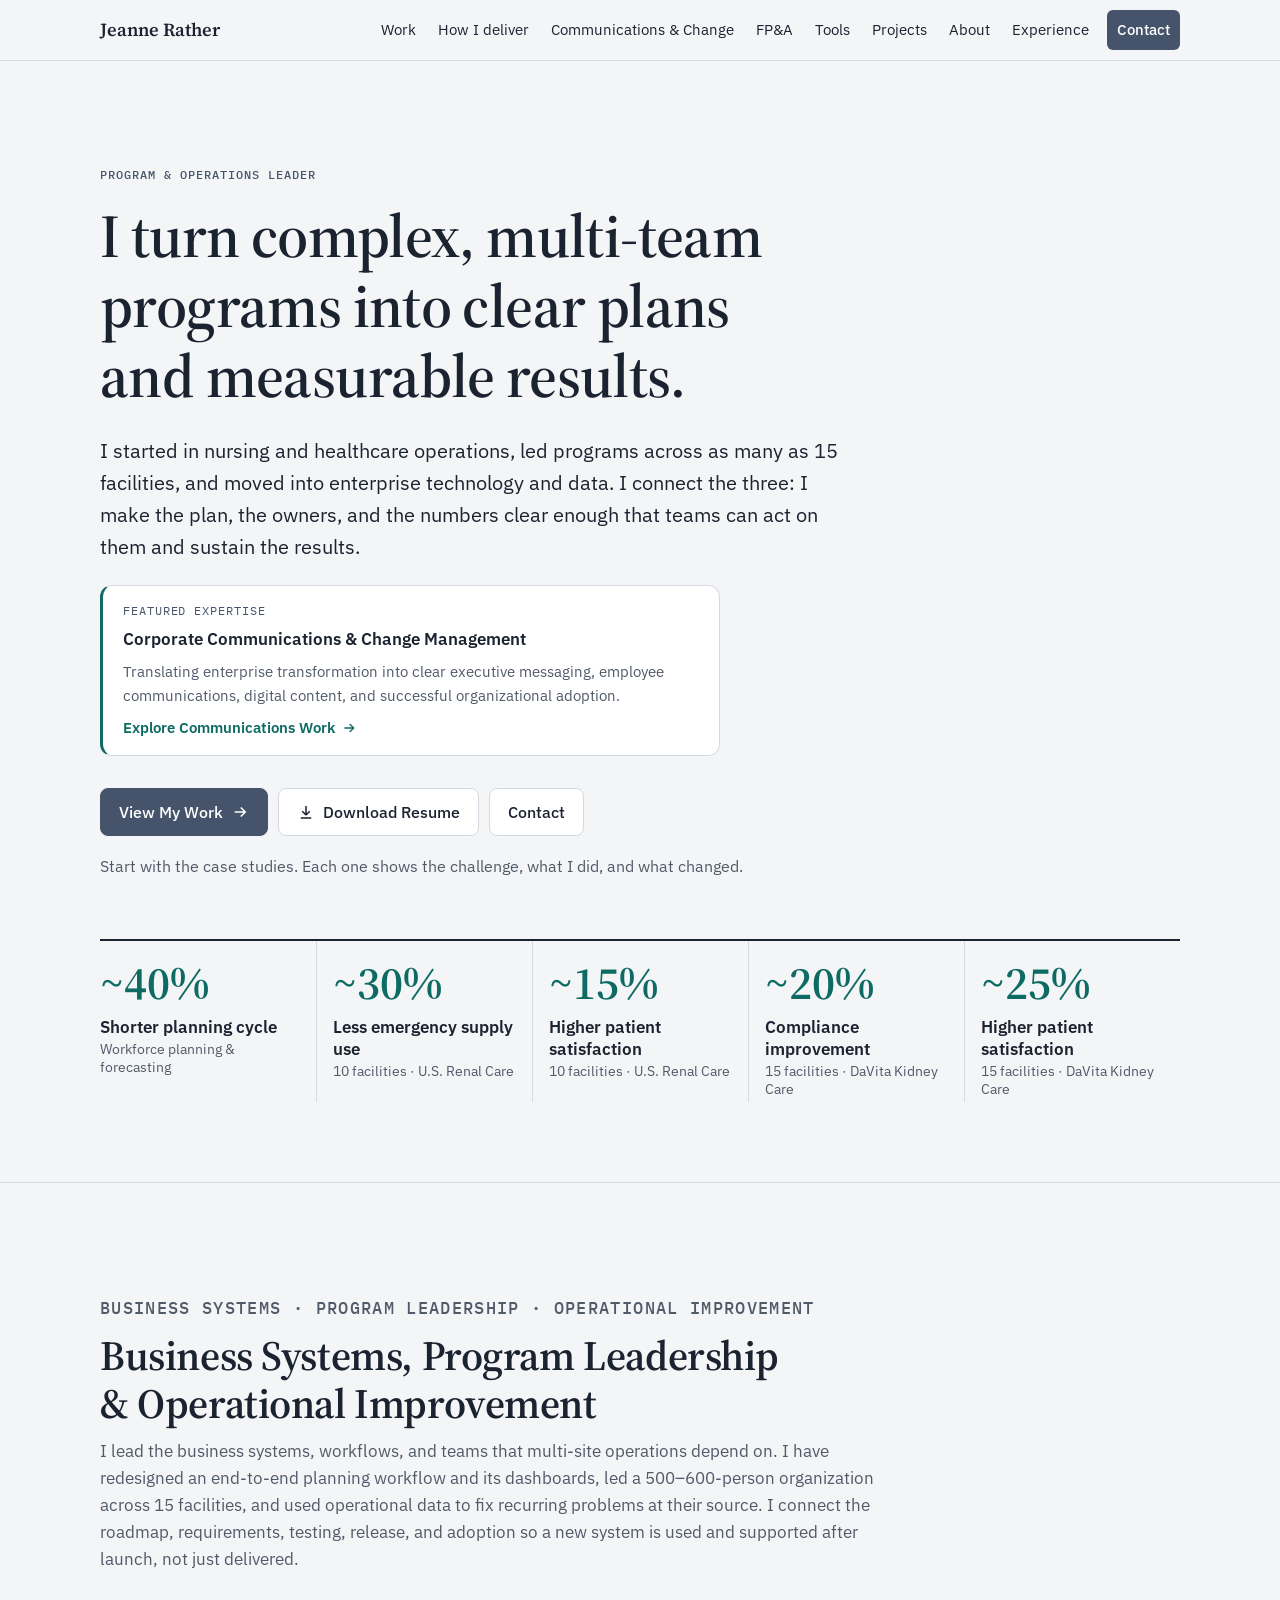
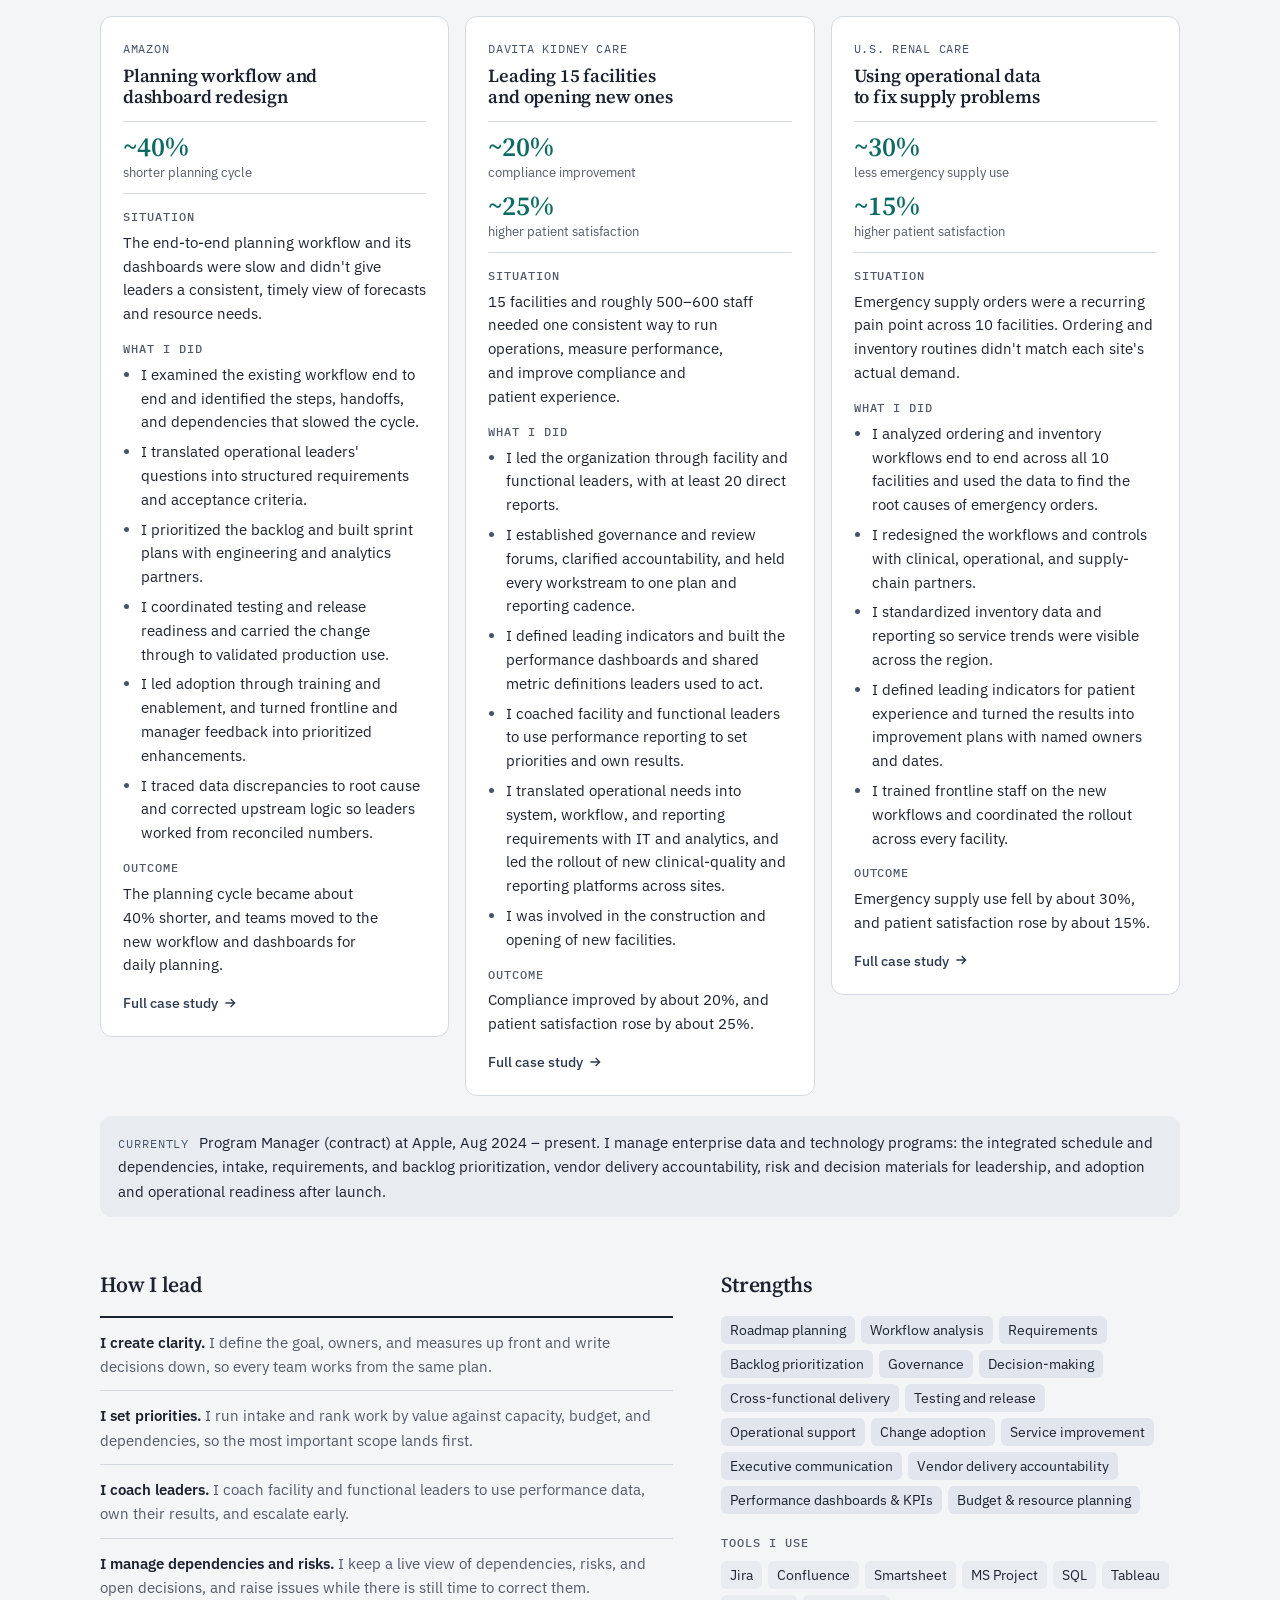
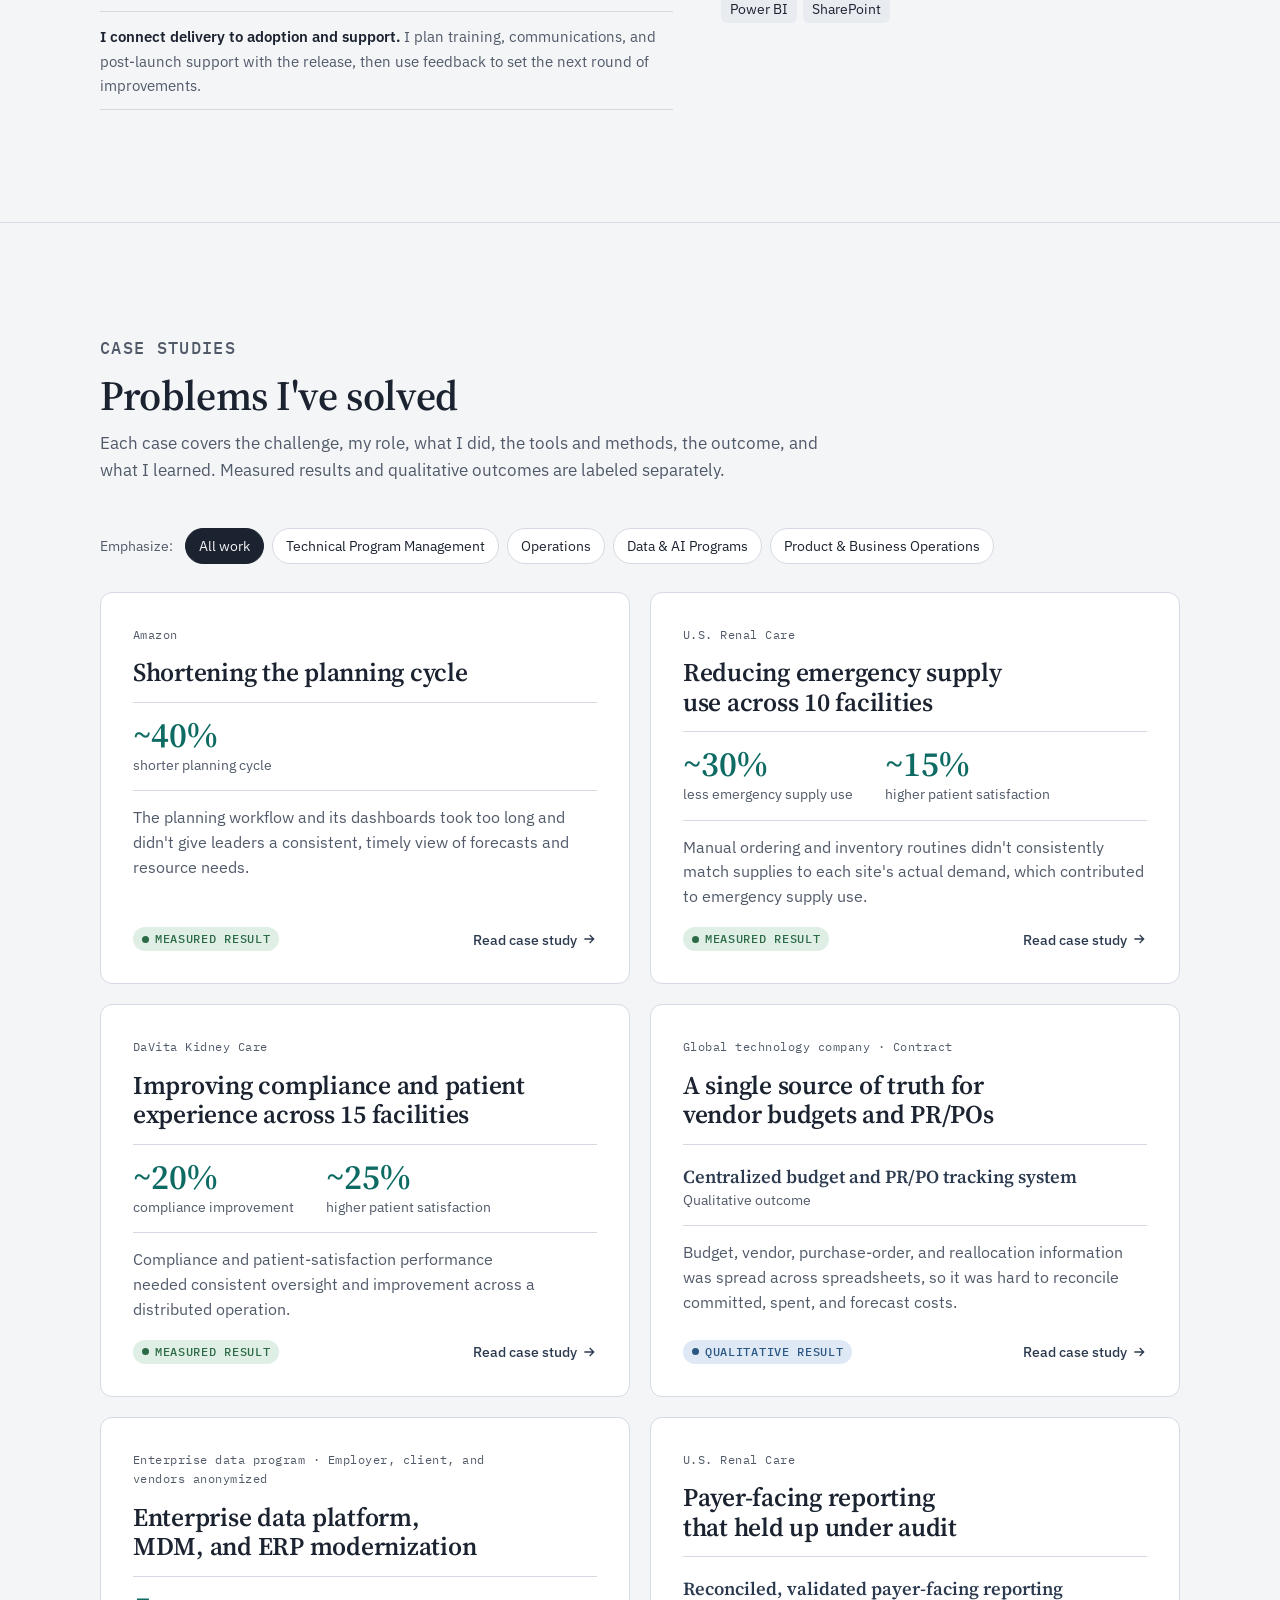
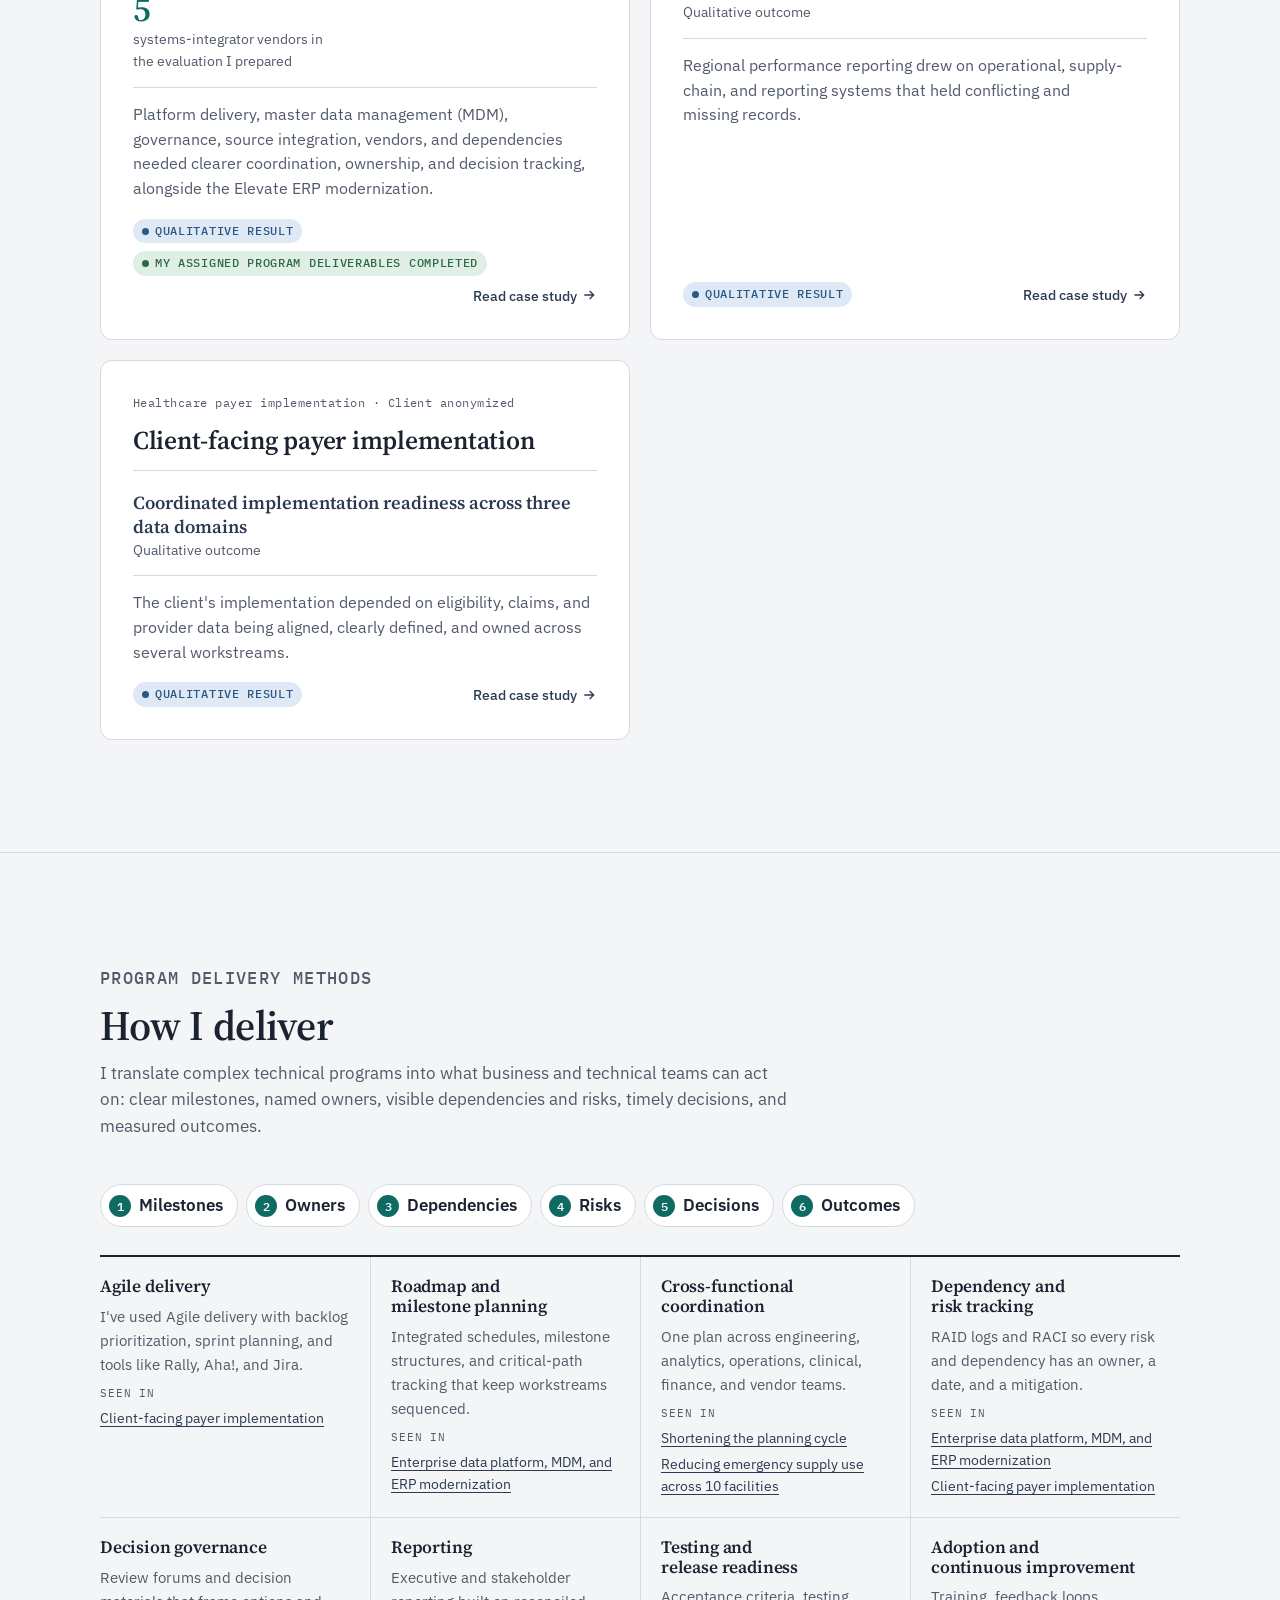
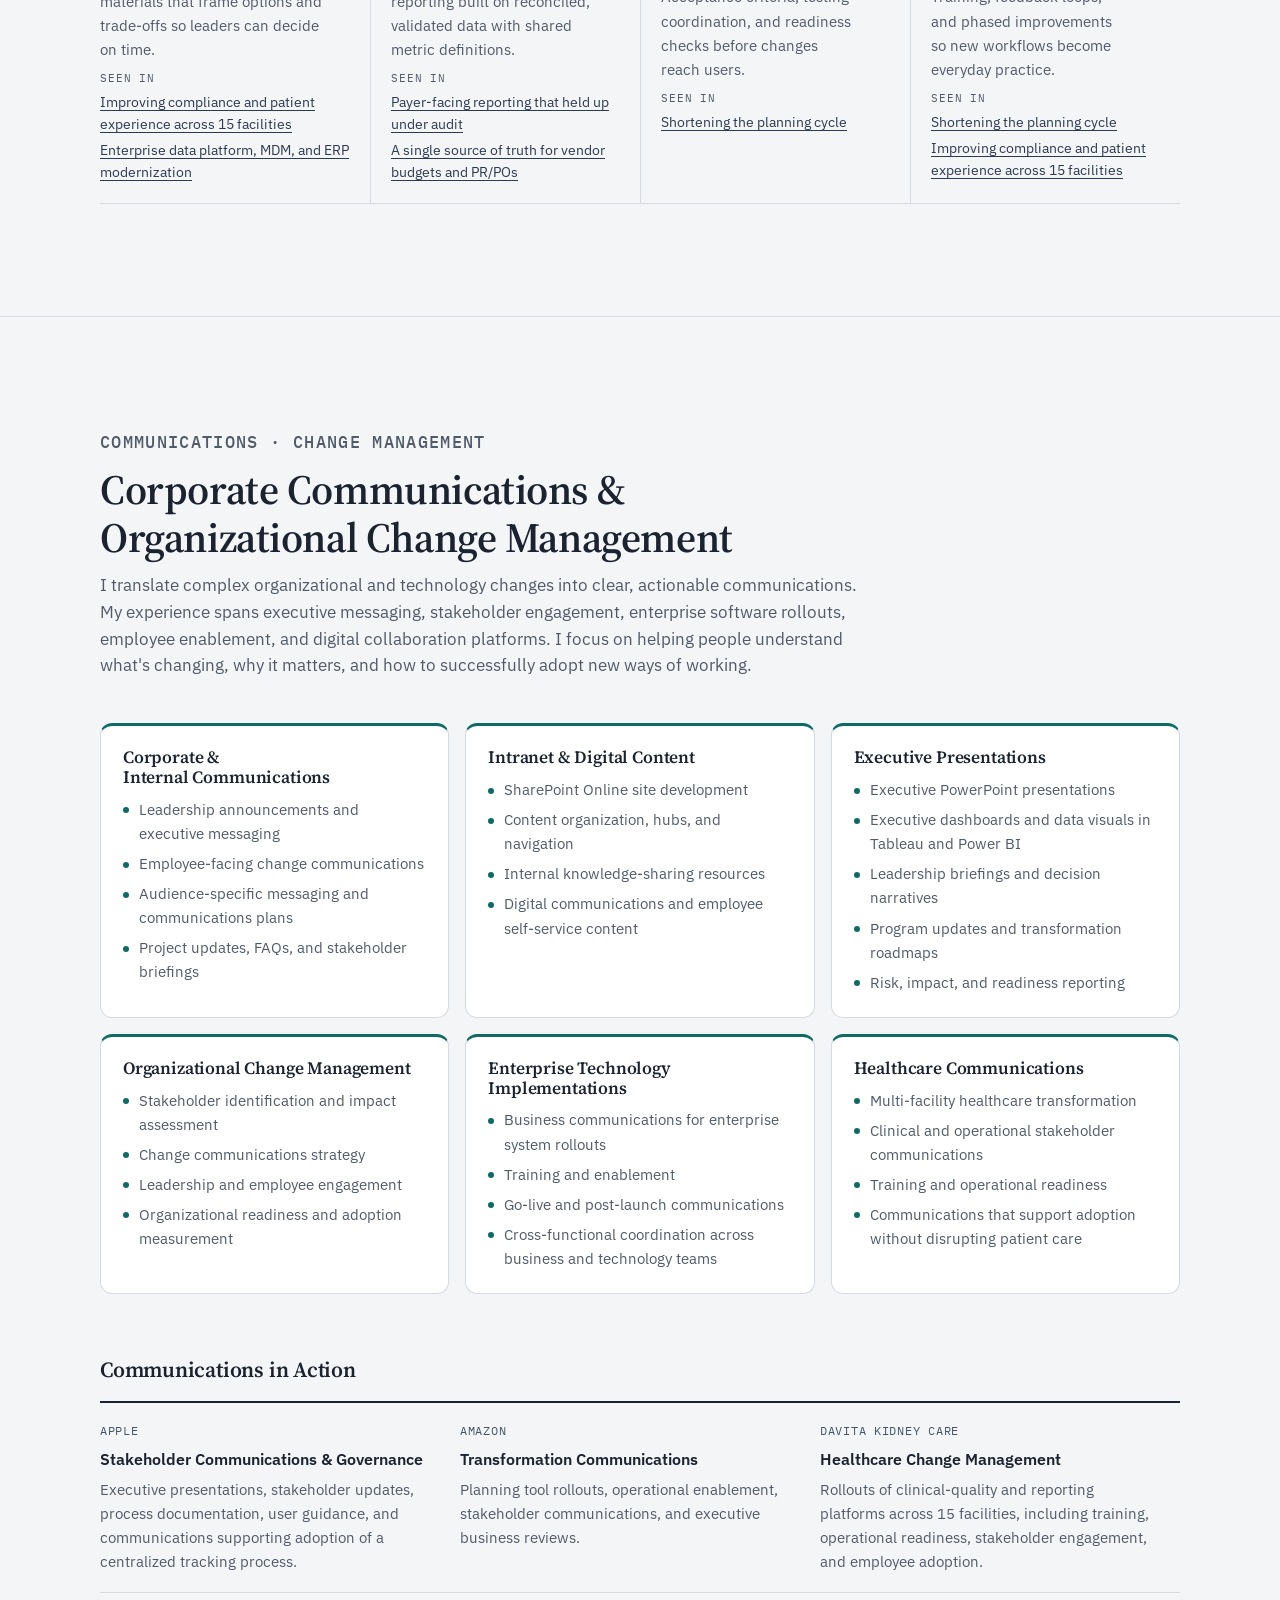
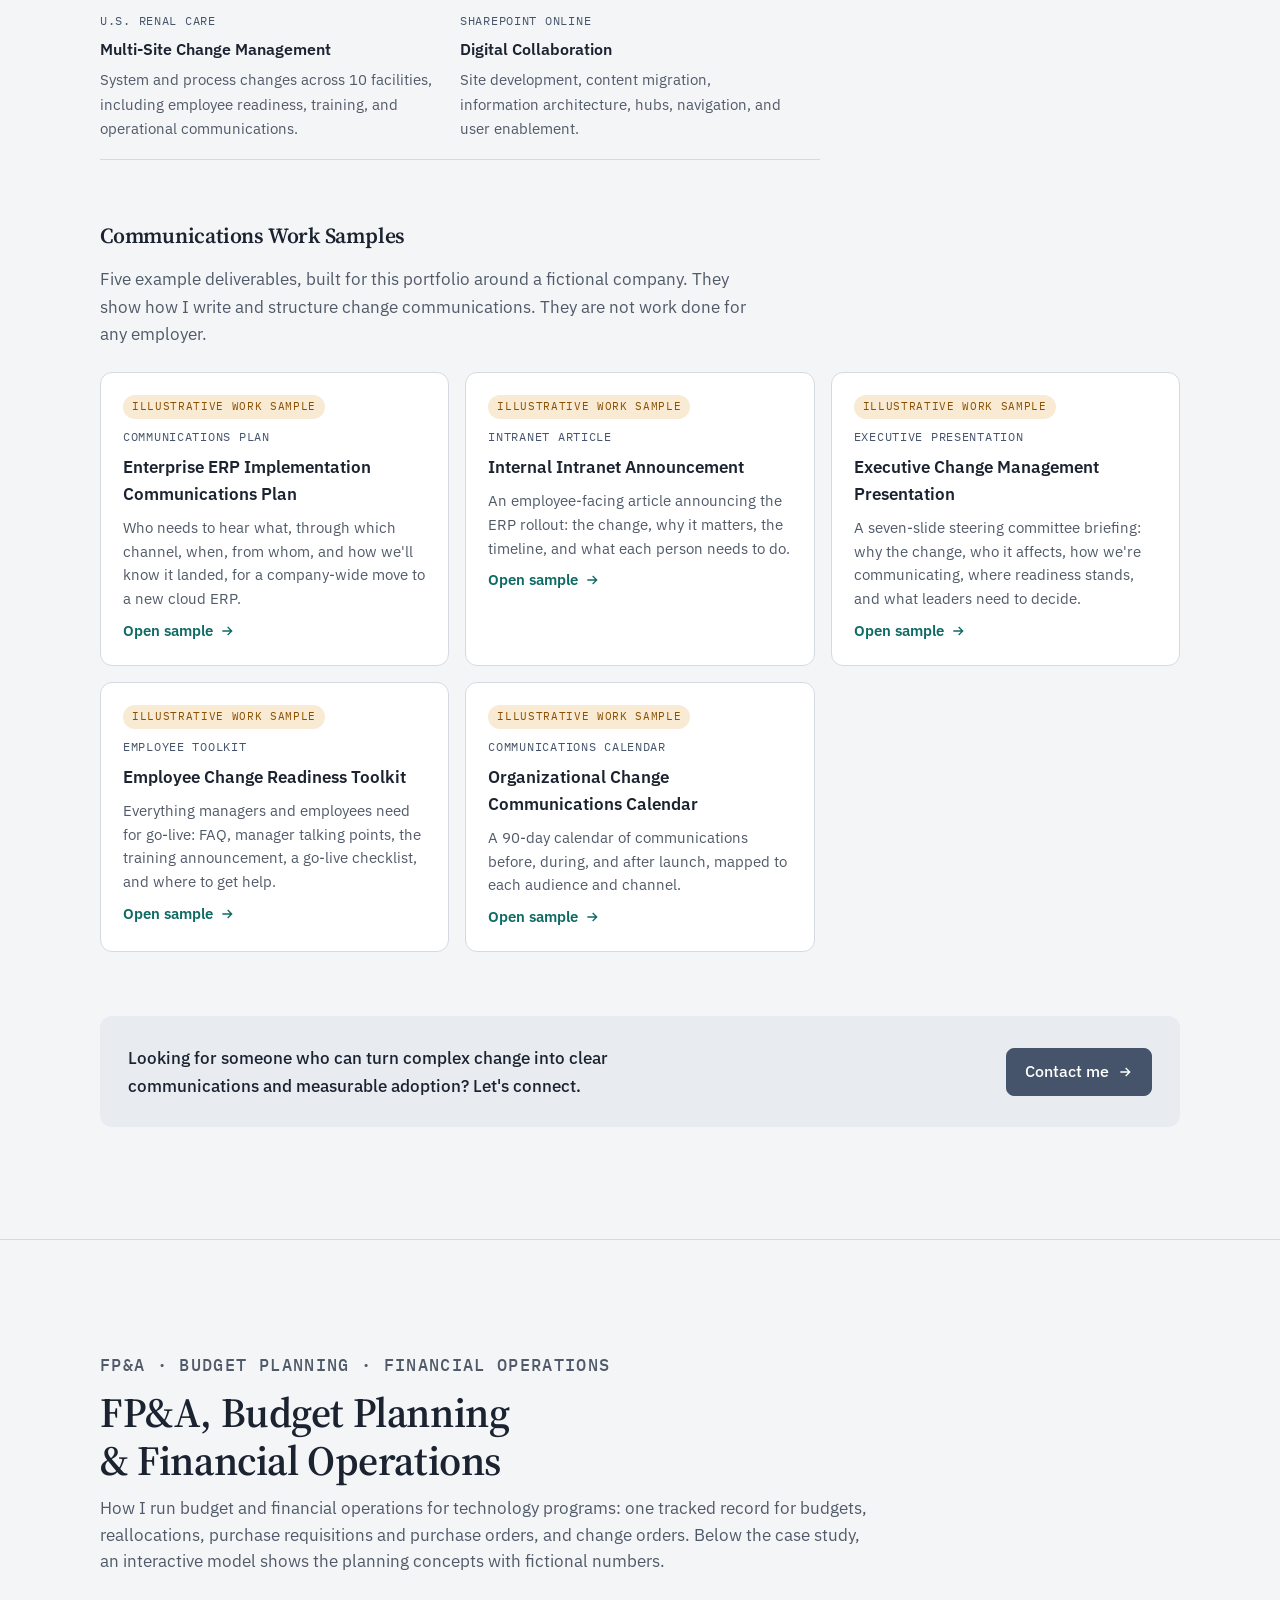
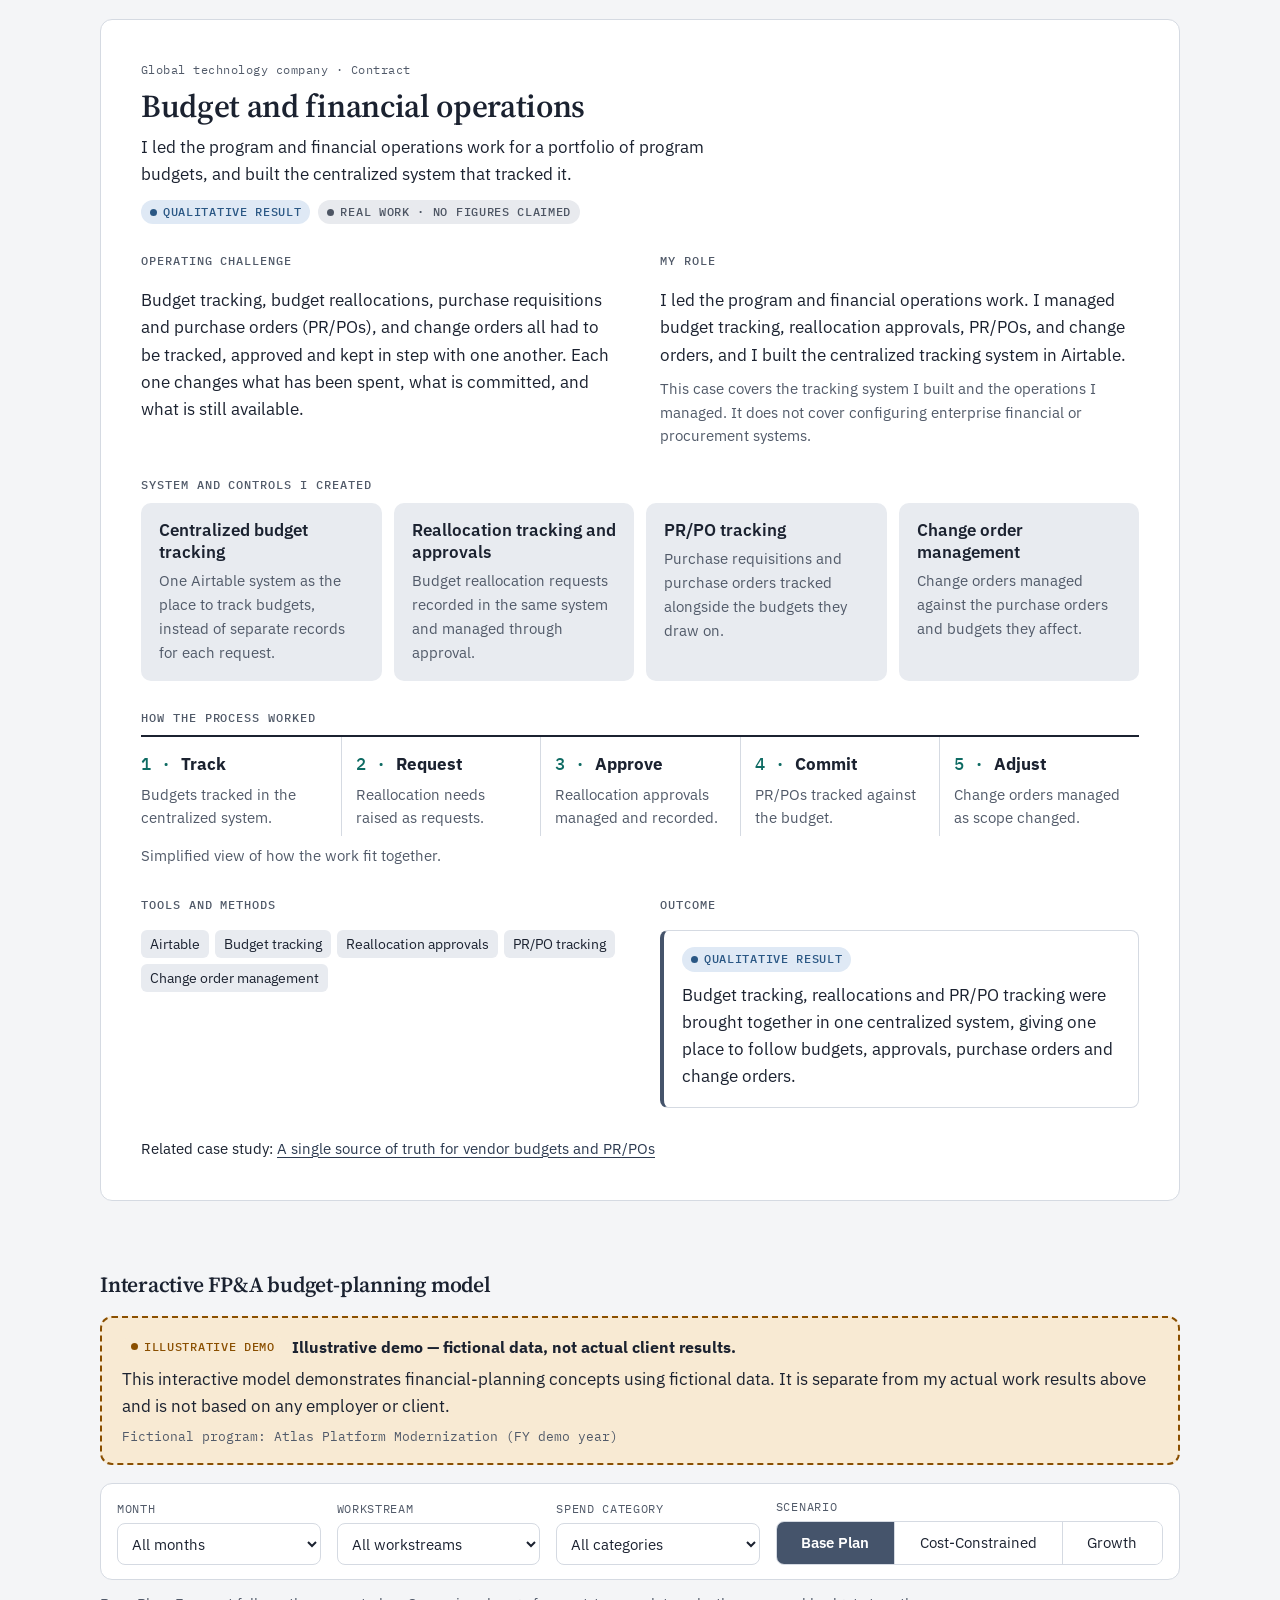
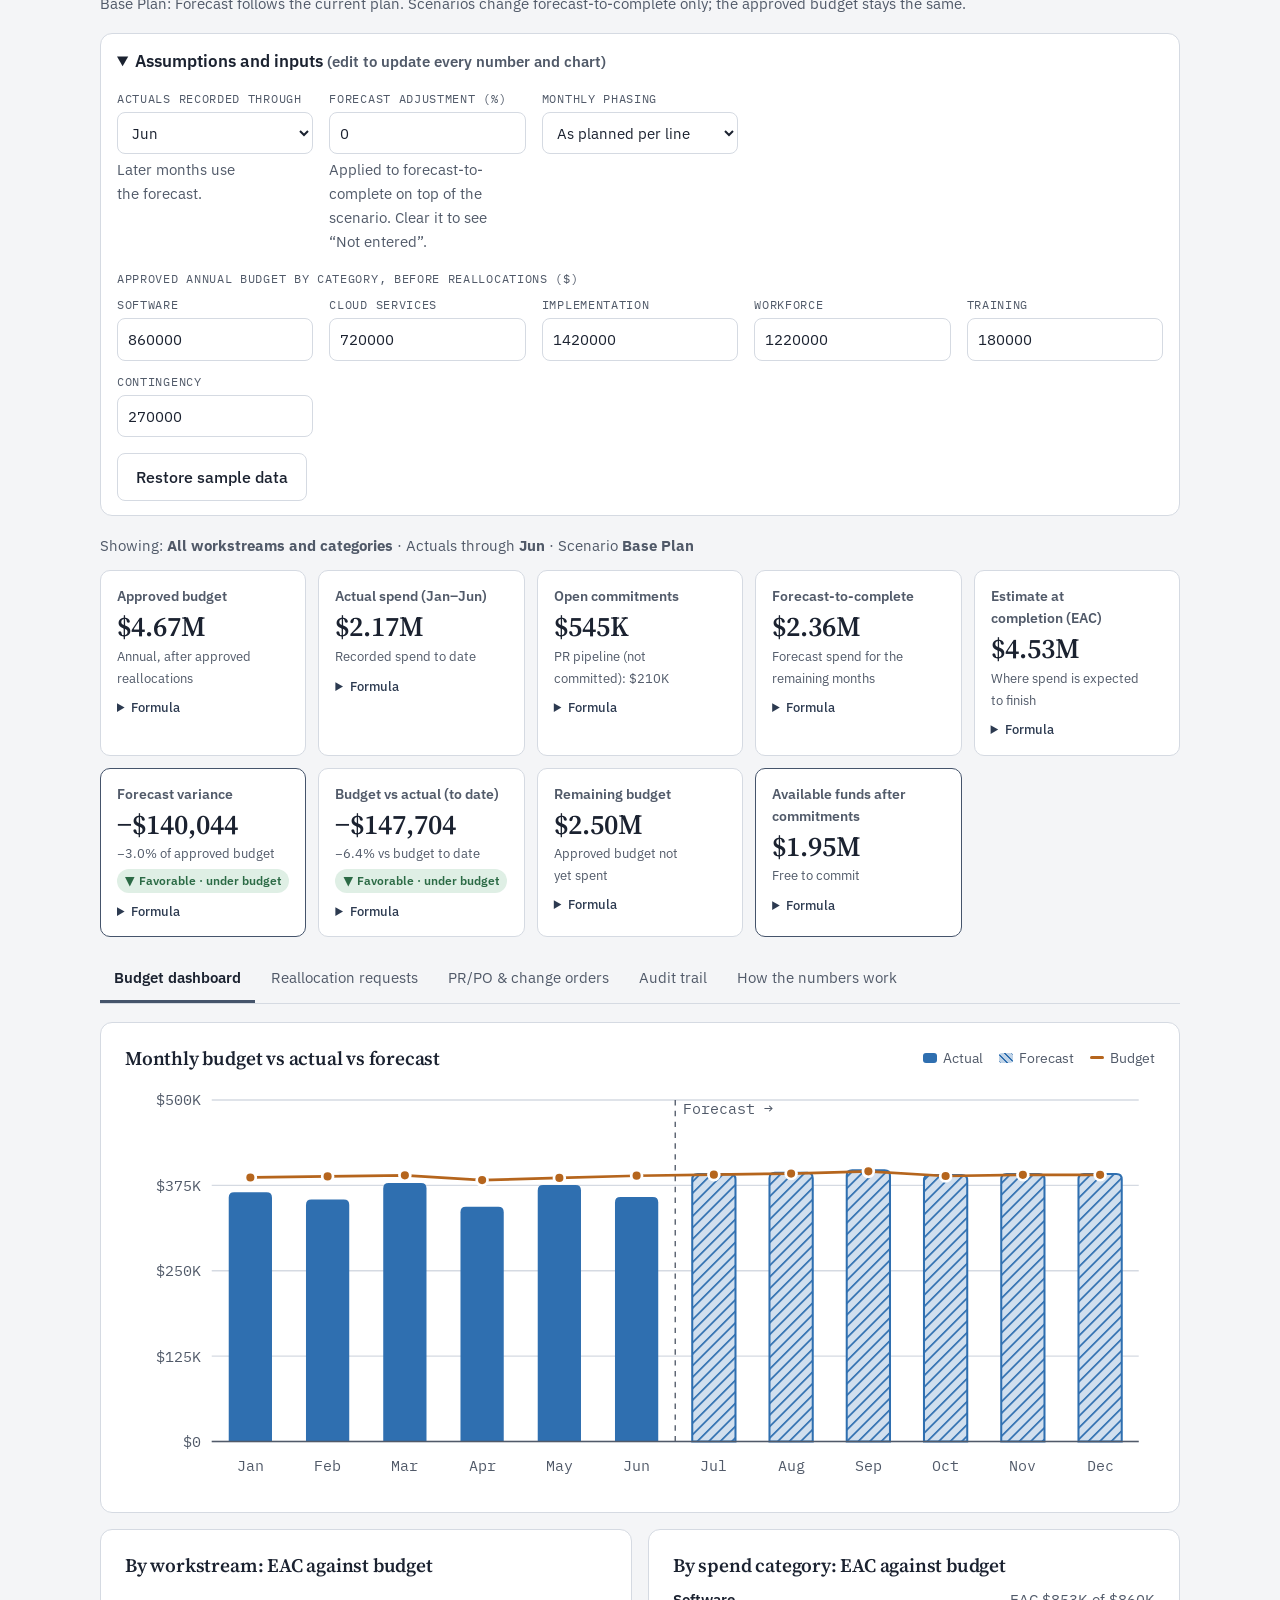
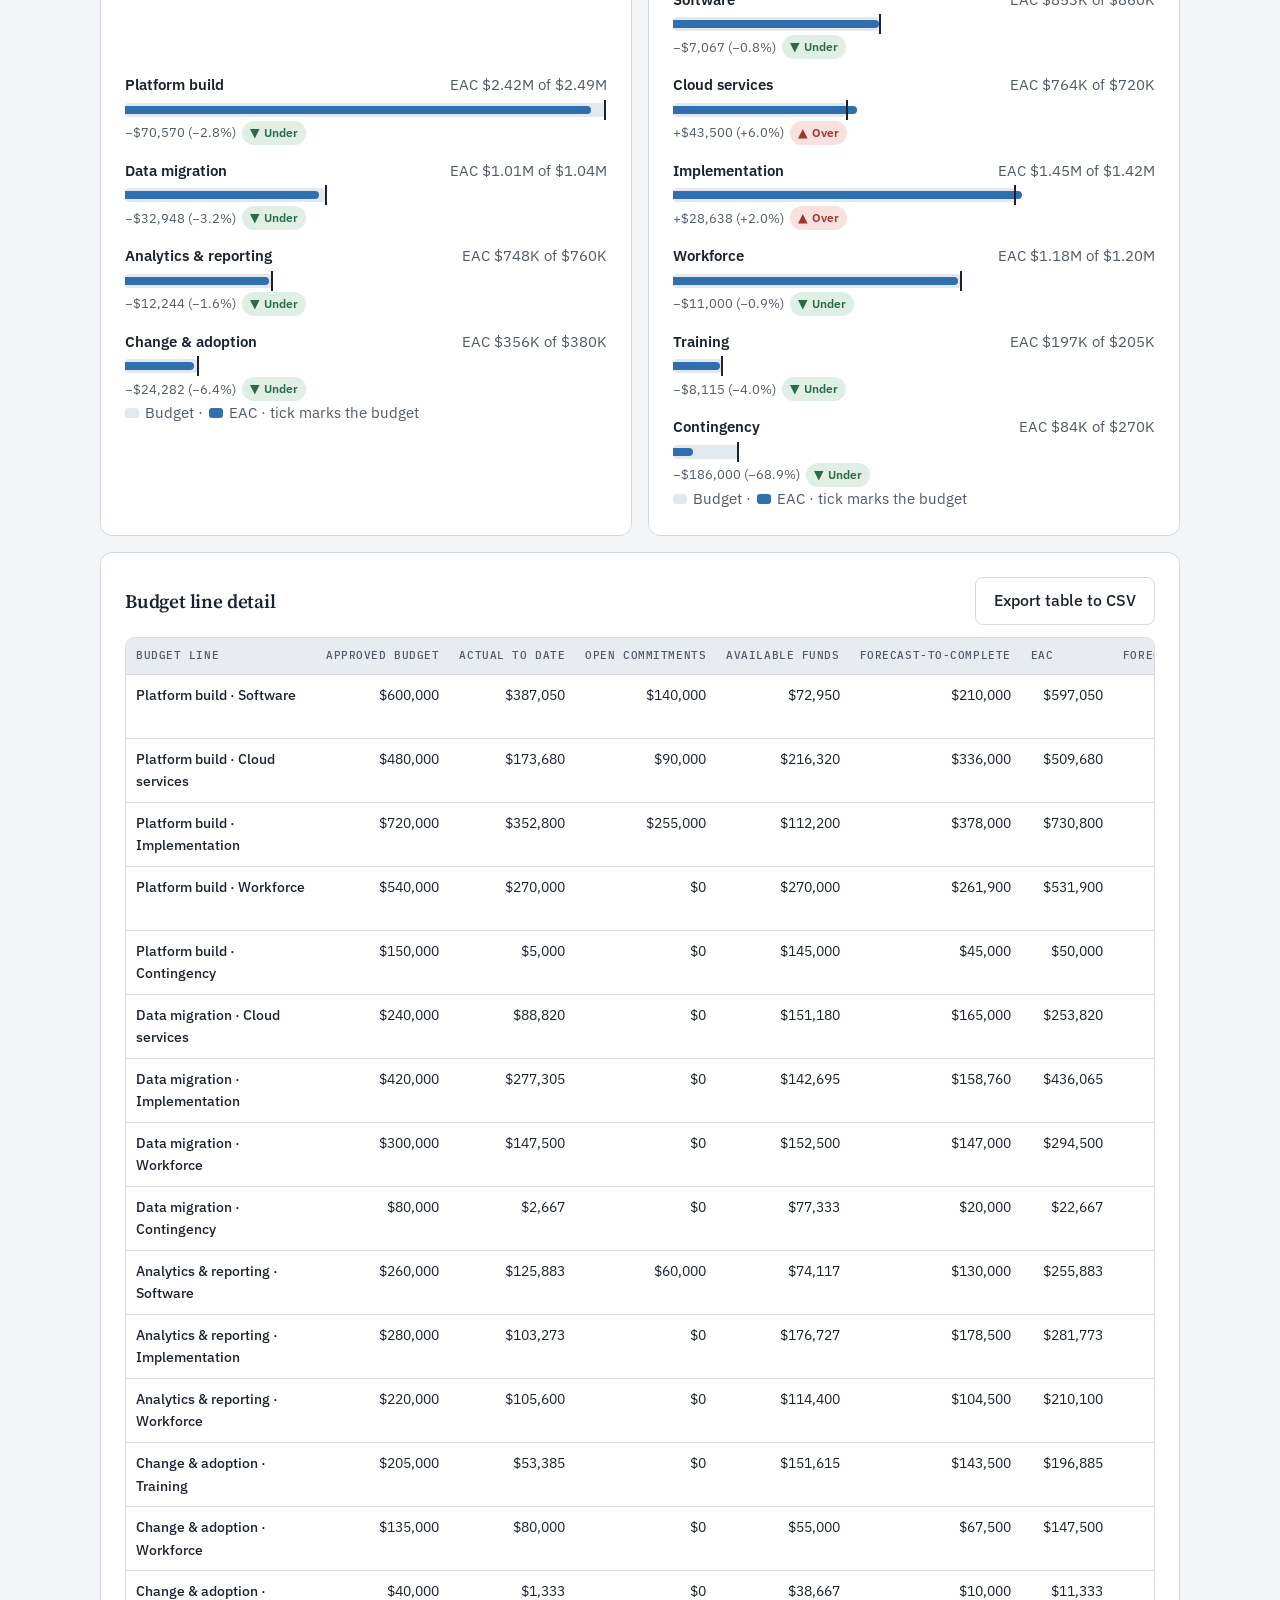
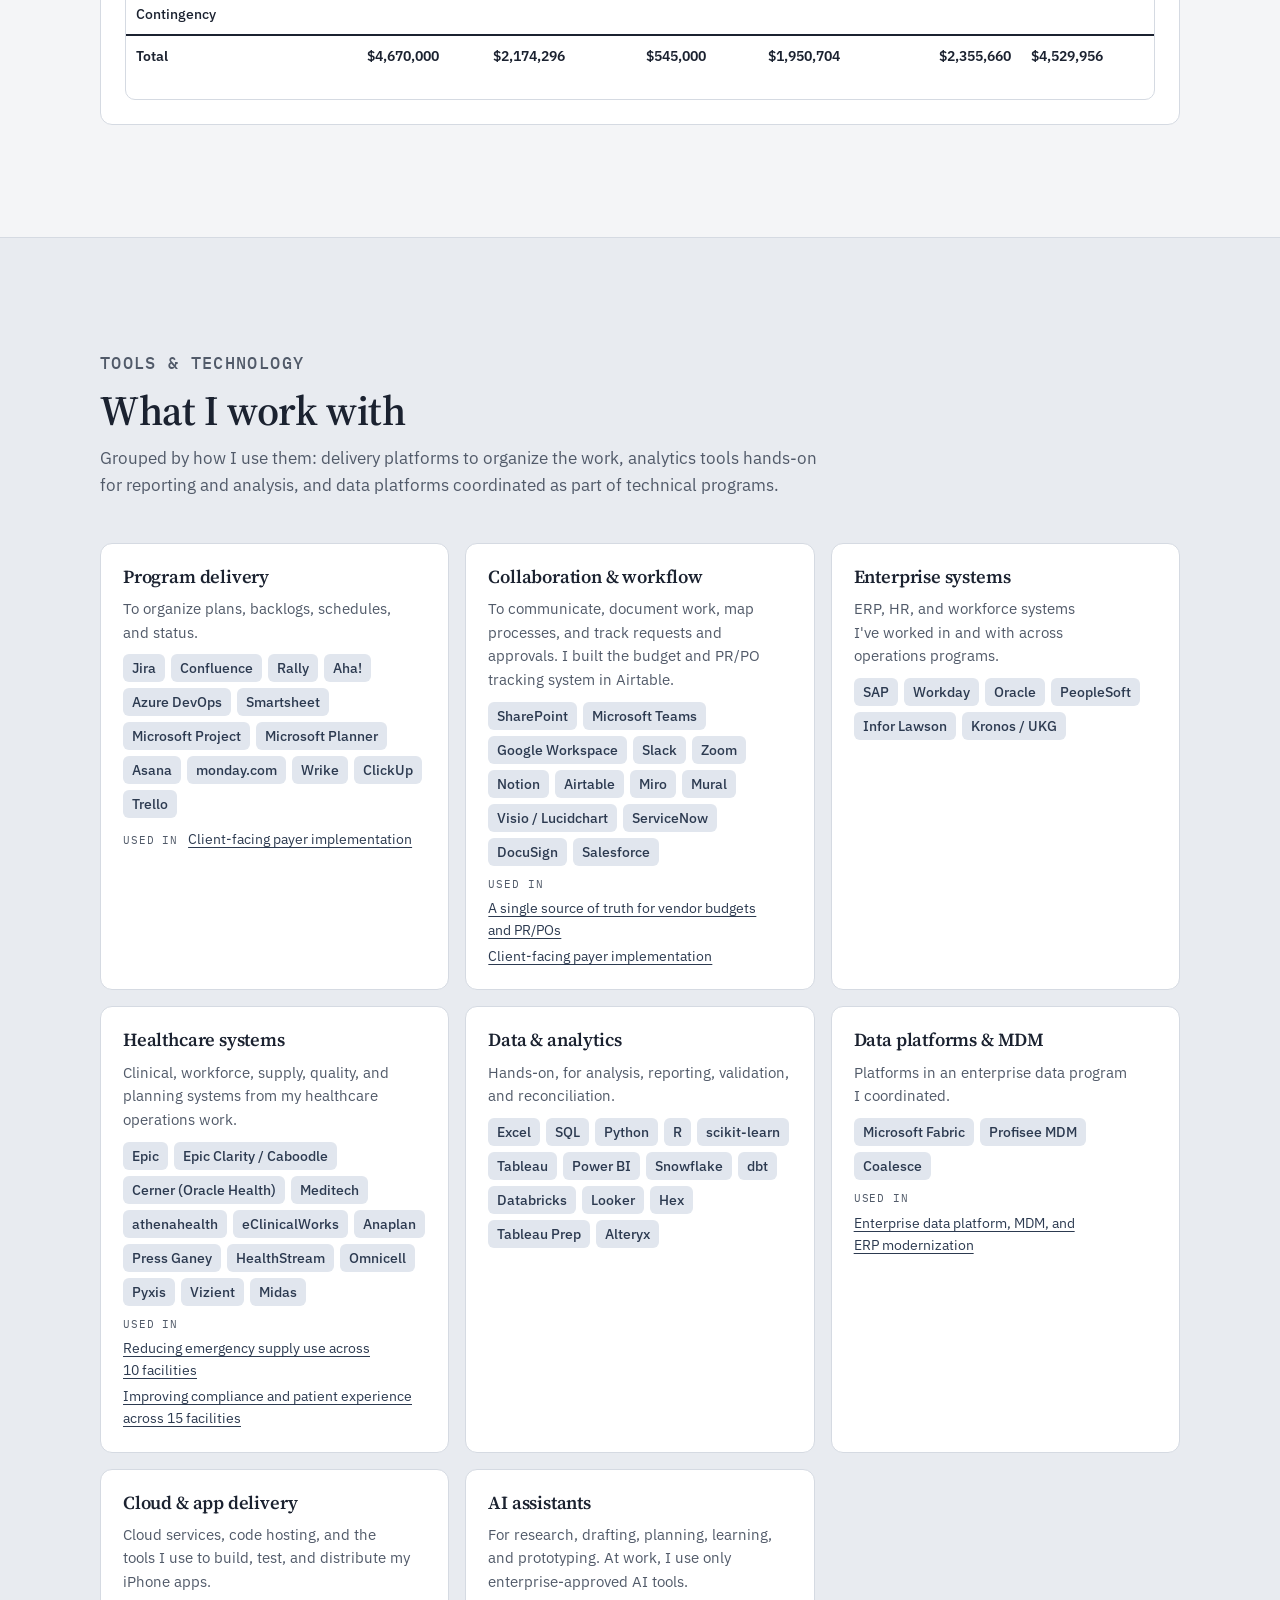
==== commit df8fd3e0: "Add Business Systems, Program Leadership & Operational Improvement section (for review) Co-Authored-" ====
--- a/index.html
+++ b/index.html
@@ -5,7 +5,7 @@
   <meta name="viewport" content="width=device-width, initial-scale=1, viewport-fit=cover">
   <meta name="description" content="Jeanne Rather, program and operations leader connecting operations, technology, and data. Case studies with verified results, FP&amp;A and budget operations, tools, and projects.">
   <link rel="icon" href="favicon.svg" type="image/svg+xml">
-  <link rel="stylesheet" href="styles.css?v=1792176963">
+  <link rel="stylesheet" href="styles.css?v=1792619647">
 <!-- PAGE START -->
 <title>Jeanne Rather Portfolio</title>
 <link rel="preconnect" href="https://fonts.googleapis.com">
@@ -47,6 +47,30 @@
     </div>
   </section>
 
+  <section class="block biz-section" id="business-systems" aria-labelledby="biz-title">
+    <div class="wrap">
+      <div class="section-head">
+        <p class="eyebrow" id="biz-eyebrow"></p>
+        <h2 id="biz-title"></h2>
+        <p id="biz-summary"></p>
+      </div>
+      <div class="biz-cases" id="biz-cases"></div>
+      <p class="biz-current" id="biz-current"></p>
+      <div class="biz-bottom">
+        <div>
+          <h3 class="sub-head">How I lead</h3>
+          <ul class="biz-lead" id="biz-lead"></ul>
+        </div>
+        <div>
+          <h3 class="sub-head">Strengths</h3>
+          <ul class="tags biz-tags" id="biz-strengths"></ul>
+          <h4 class="biz-tools-h">Tools I use</h4>
+          <ul class="tags" id="biz-tools"></ul>
+        </div>
+      </div>
+    </div>
+  </section>
+
   <section class="block" id="work" aria-labelledby="work-title">
     <div class="wrap">
       <div class="section-head">
@@ -184,8 +208,8 @@
 <!-- SCRIPT SLOT -->
 <!-- PAGE END -->
 <script src="comms-samples.js?v=1792176963"></script>
-<script src="content.js?v=1792176963"></script>
-<script src="app.js?v=1792176963"></script>
+<script src="content.js?v=1792619647"></script>
+<script src="app.js?v=1792619647"></script>
 <script src="fpa-model.js?v=1792078669"></script>
 <script src="fpa-demo.js?v=1792078669"></script>
 </body>
--- a/styles.css
+++ b/styles.css
@@ -639,3 +639,30 @@
 .s-target { position: absolute; top: -3px; bottom: -3px; width: 2px; background: var(--ink); }
 .s-bv { font-variant-numeric: tabular-nums; text-align: right; font-weight: 600; }
 .s-bv small { color: var(--muted); font-weight: 400; }
+
+/* ---------- Business systems, program leadership & operational improvement ---------- */
+.biz-section .section-head { max-width: 780px; }
+.biz-cases { display: grid; grid-template-columns: repeat(3, minmax(0, 1fr)); gap: 16px; align-items: start; }
+.biz-case { background: var(--surface); border: 1px solid var(--line); border-radius: var(--radius); padding: clamp(16px, 2.4vw, 22px); display: grid; gap: 14px; min-width: 0; }
+.biz-org { font-family: var(--font-mono); font-size: 0.75rem; letter-spacing: 0.06em; text-transform: uppercase; color: var(--accent); }
+.biz-case h3 { font-size: 1.15rem; margin-top: -8px; }
+.biz-metrics { list-style: none; display: flex; flex-wrap: wrap; gap: 8px 20px; padding-block: 10px; border-block: 1px solid var(--line); }
+.biz-metrics li { display: grid; }
+.biz-metrics .mv { font-family: var(--font-display); font-size: 1.7rem; line-height: 1.1; color: var(--signal); font-variant-numeric: tabular-nums; }
+.biz-metrics .ml { font-size: 0.82rem; color: var(--muted); }
+.biz-part { display: grid; gap: 4px; }
+.biz-part h4 { margin: 0; }
+.biz-part p, .biz-part li { font-size: 0.93rem; }
+.biz-part ul { padding-left: 18px; display: grid; gap: 6px; }
+.biz-part li::marker { color: var(--accent); }
+.biz-case .card-more { margin-left: 0; justify-self: start; }
+.biz-current { margin-top: 20px; padding: 14px 18px; background: var(--sunk); border-radius: var(--radius); font-size: 0.95rem; max-width: 100%; }
+.biz-current span { font-family: var(--font-mono); font-size: 0.72rem; letter-spacing: 0.08em; text-transform: uppercase; color: var(--accent); margin-right: 10px; }
+.biz-bottom { display: grid; grid-template-columns: minmax(0, 1.25fr) minmax(0, 1fr); gap: clamp(24px, 4vw, 48px); margin-top: clamp(36px, 5vw, 56px); }
+.biz-lead { list-style: none; display: grid; border-top: 2px solid var(--ink); }
+.biz-lead li { padding: 12px 0; border-bottom: 1px solid var(--line); font-size: 0.95rem; color: var(--muted); }
+.biz-lead strong { color: var(--ink); font-weight: 600; }
+.biz-tags li { background: var(--accent-soft); color: var(--ink); }
+.biz-tools-h { margin-top: 20px; }
+@media (max-width: 1000px) { .biz-cases { grid-template-columns: 1fr; } .biz-case ul { max-width: 70ch; } }
+@media (max-width: 760px) { .biz-bottom { grid-template-columns: 1fr; } }
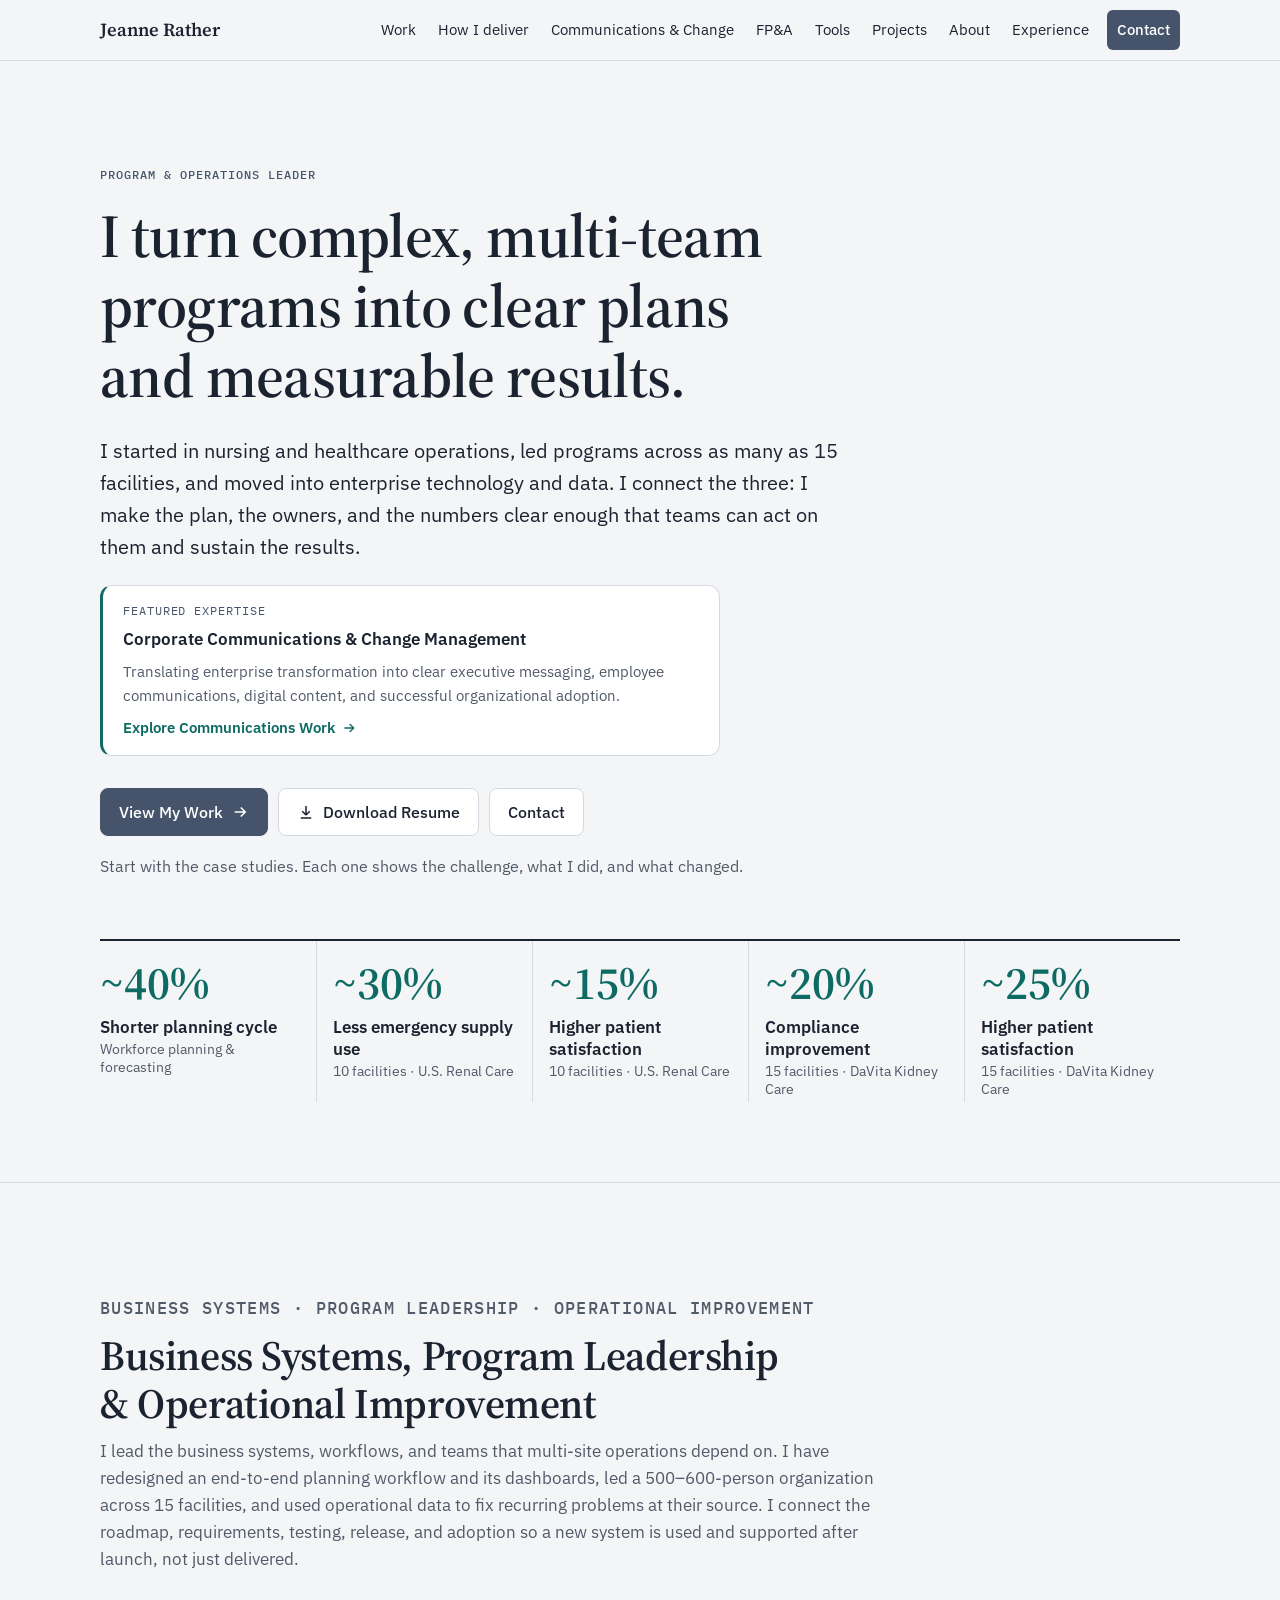
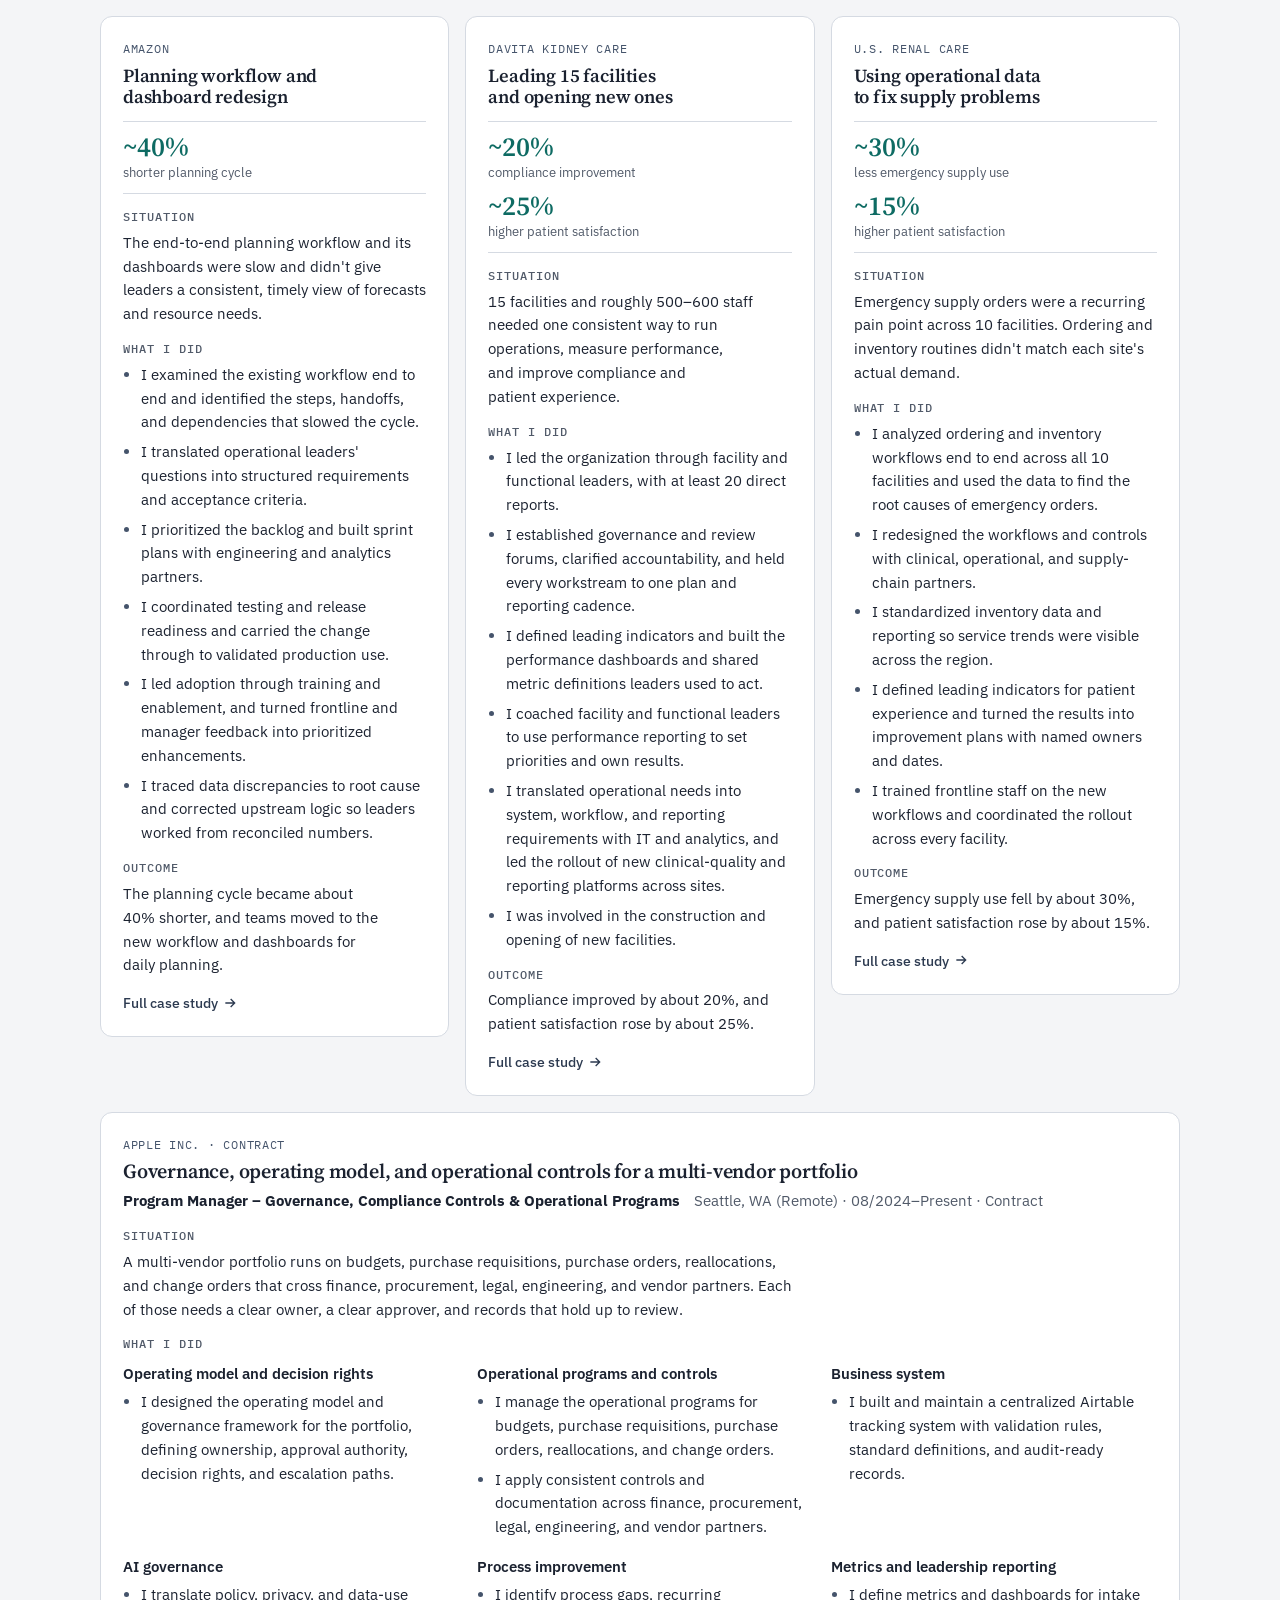
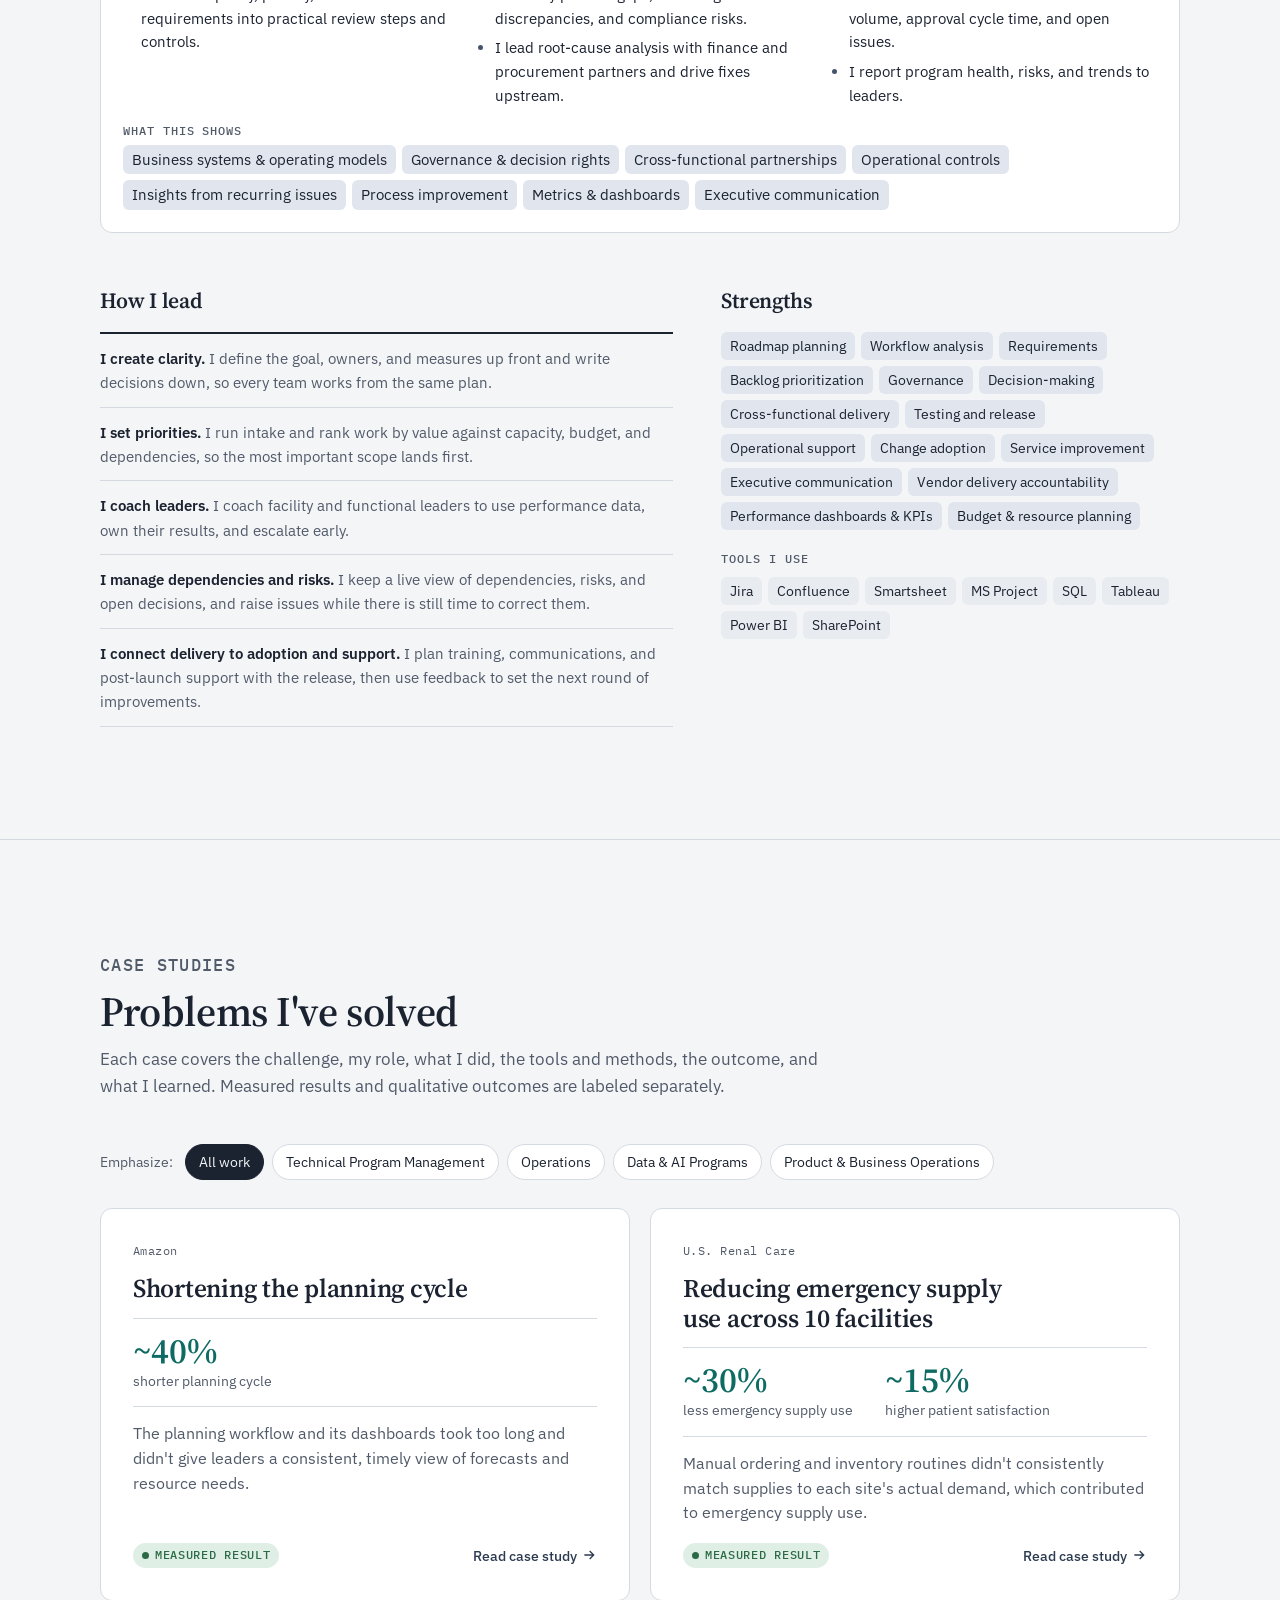
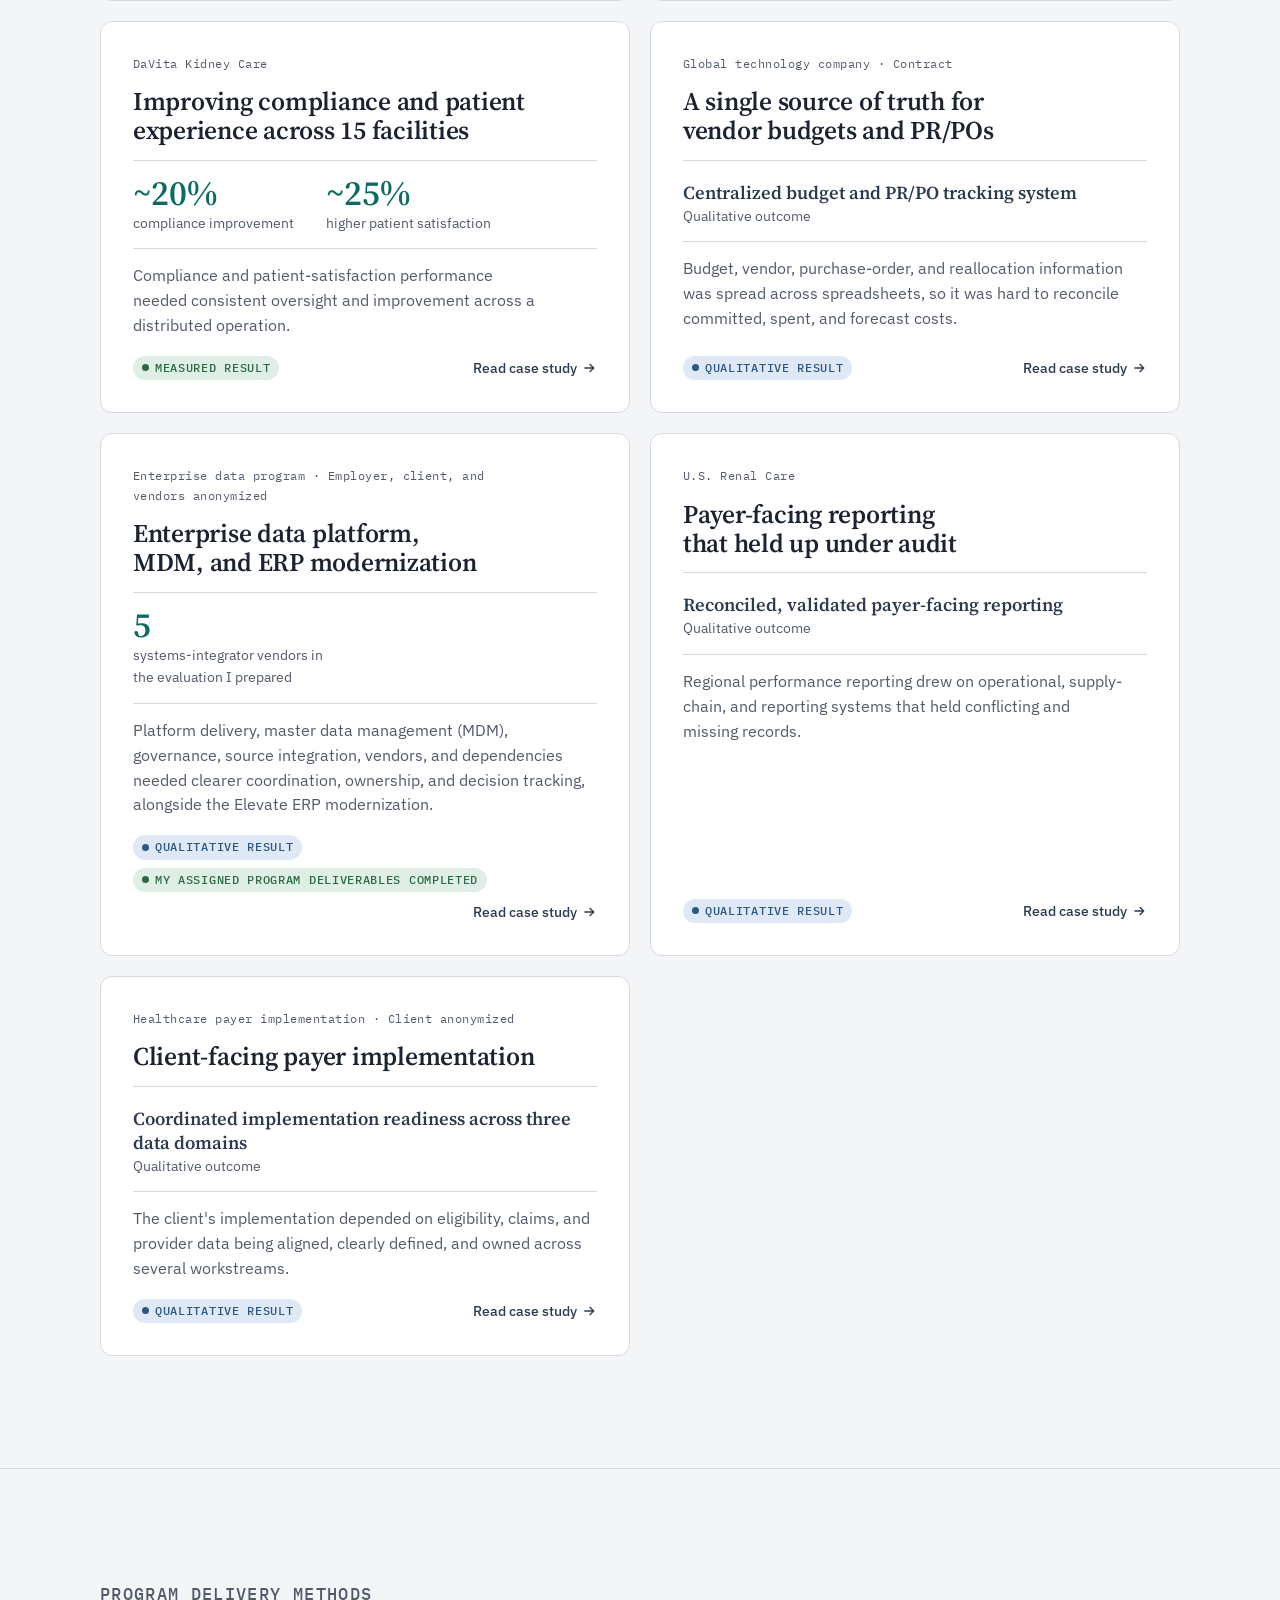
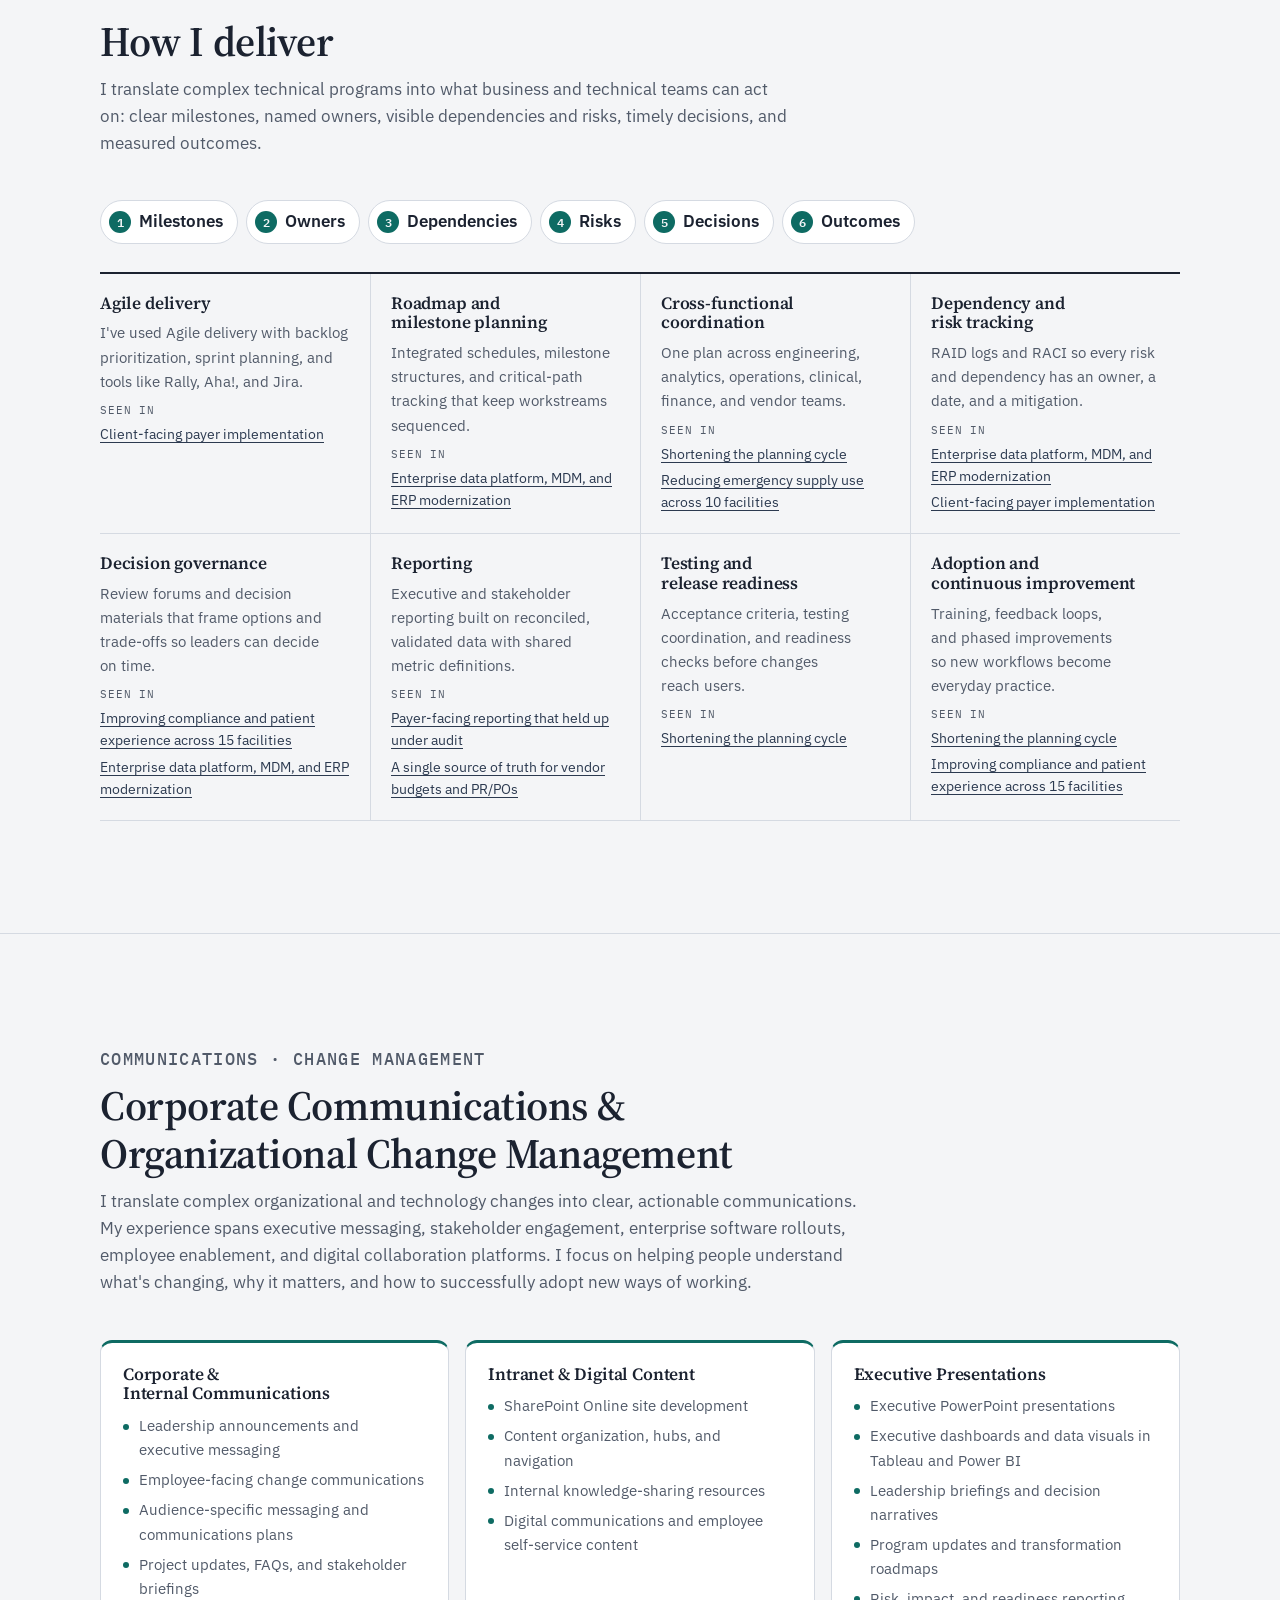
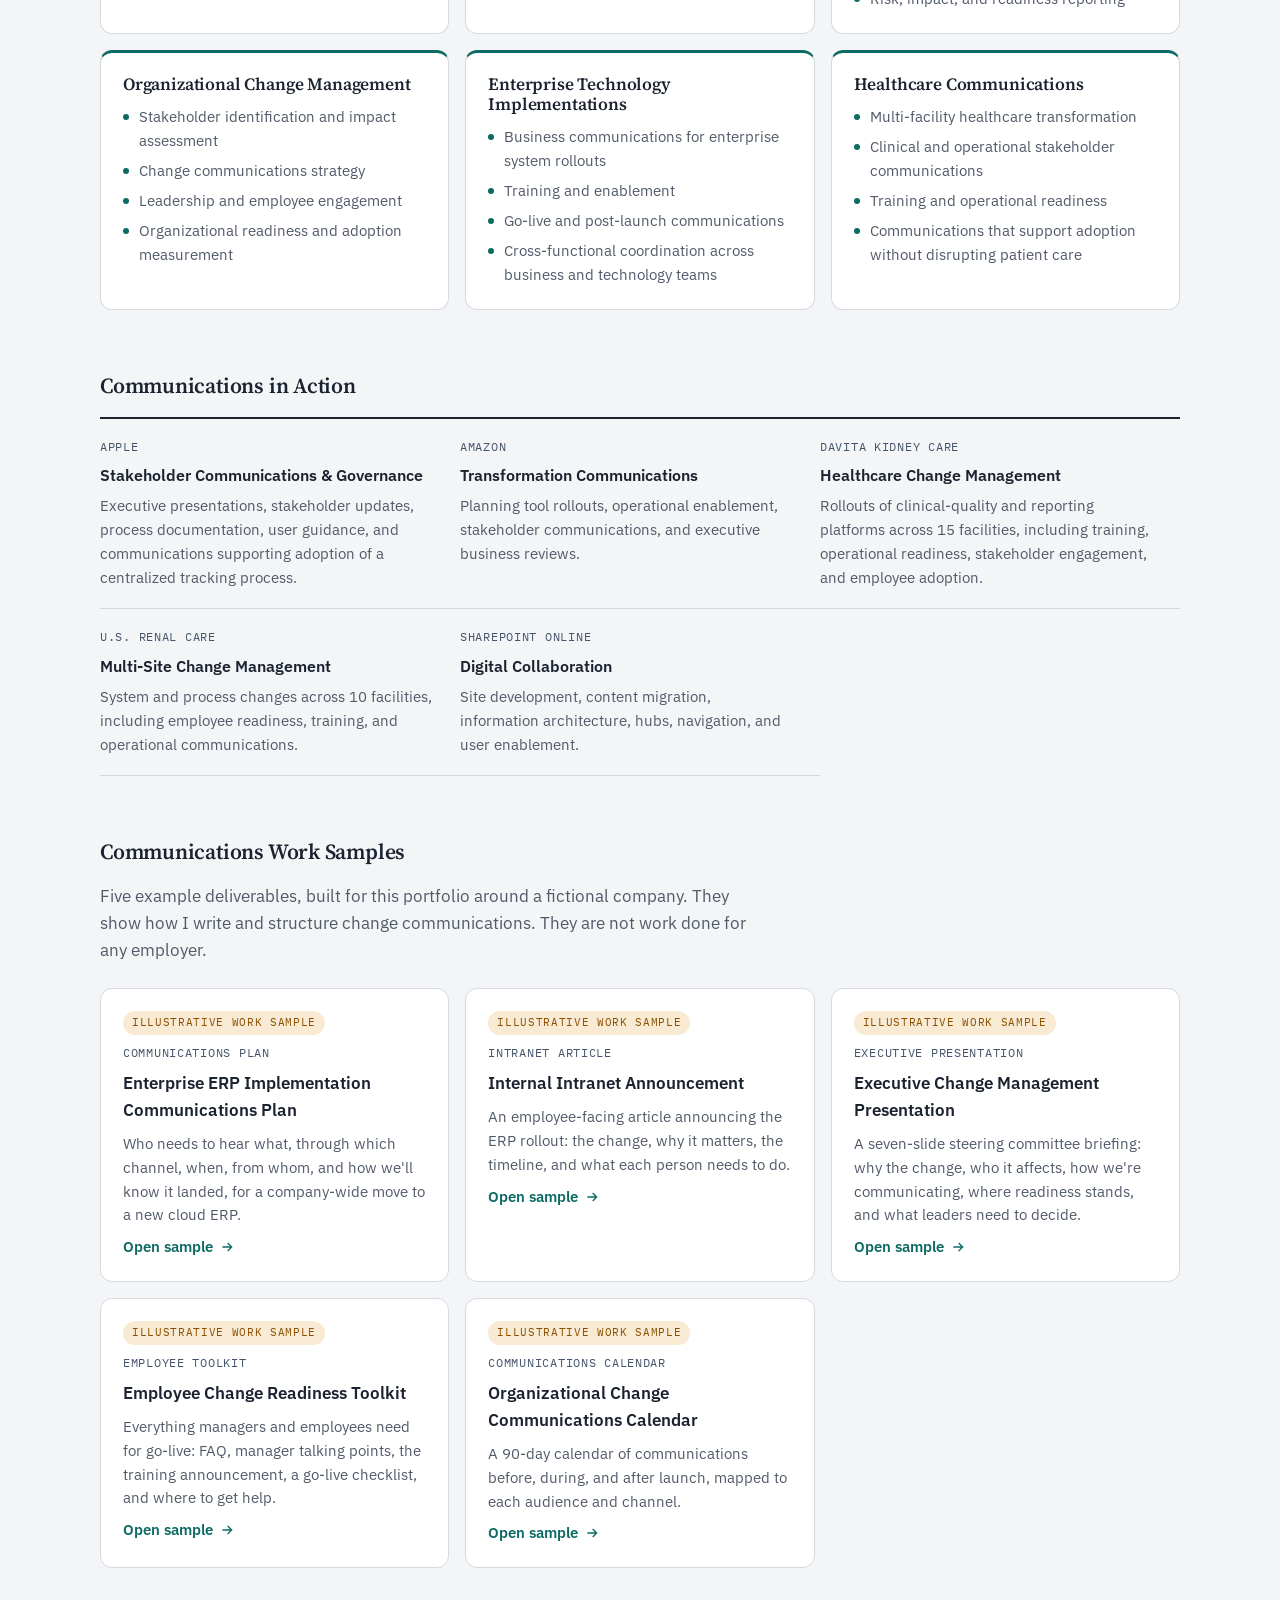
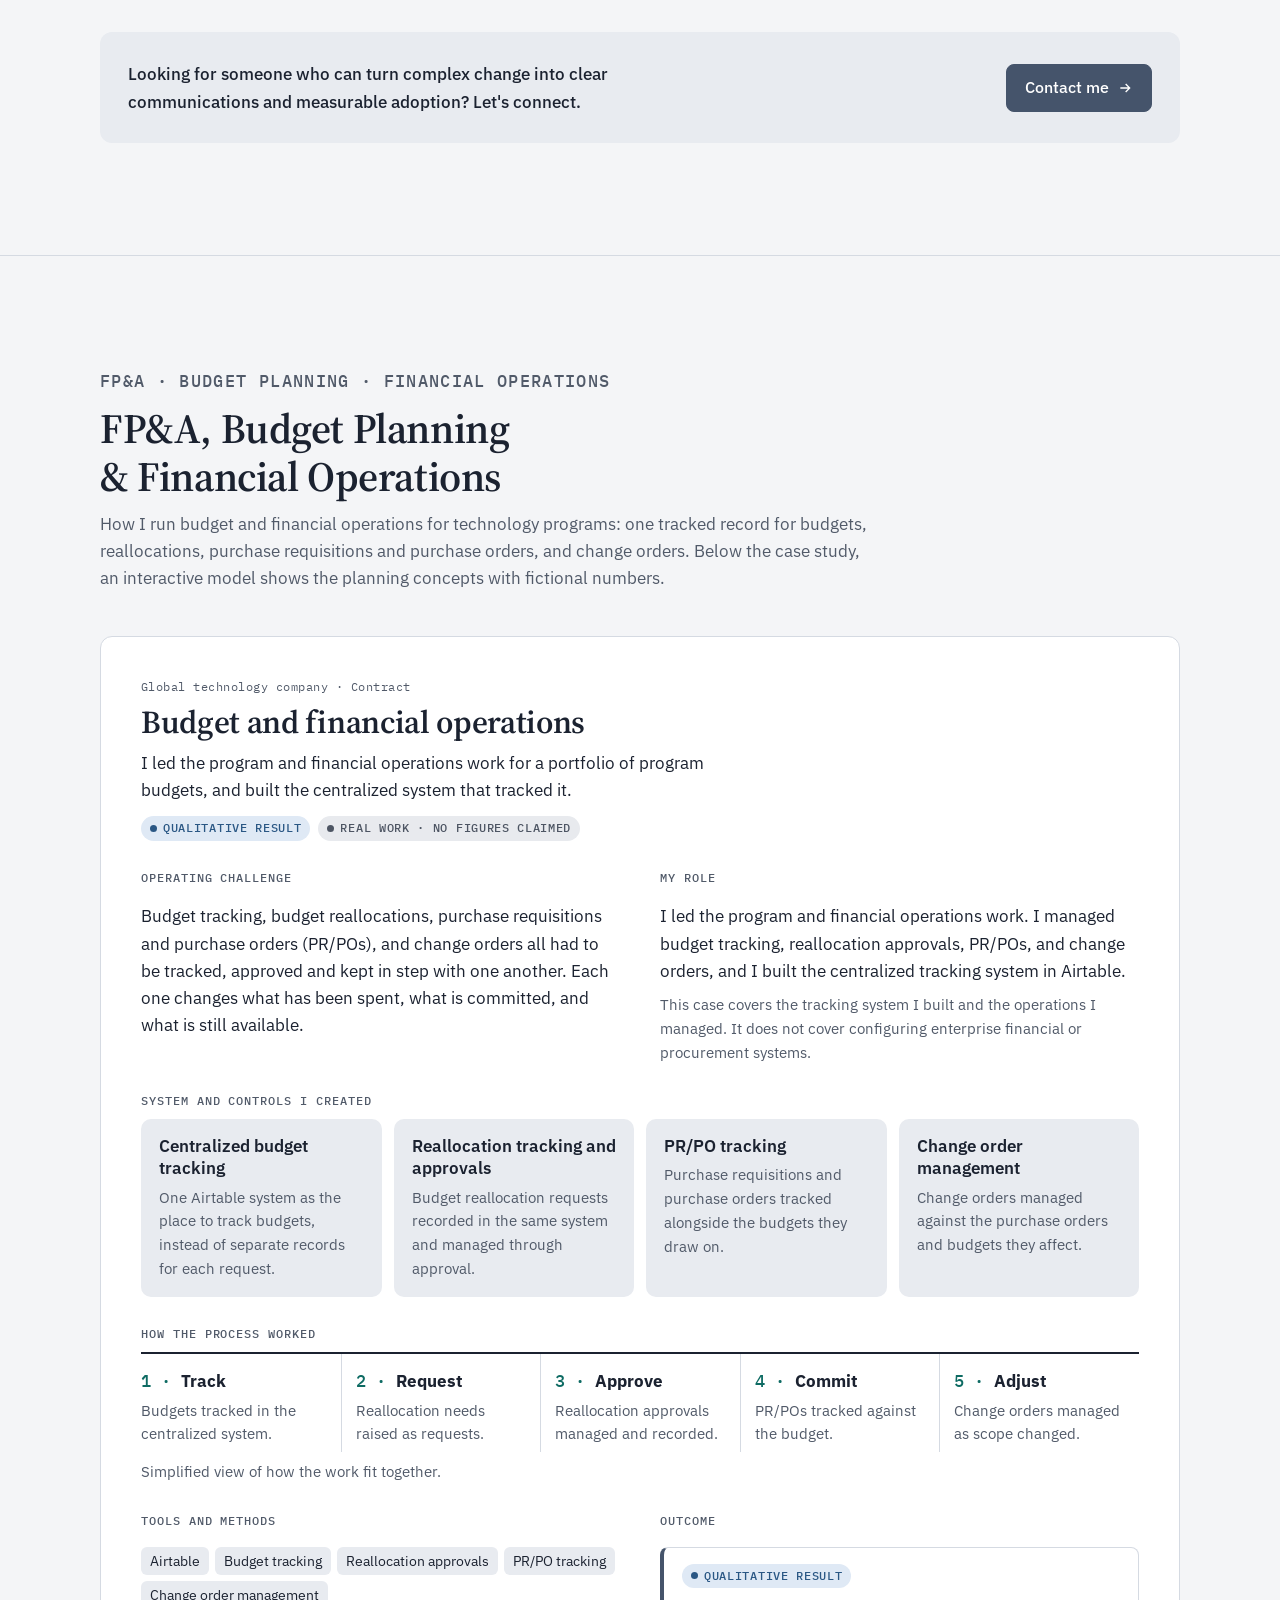
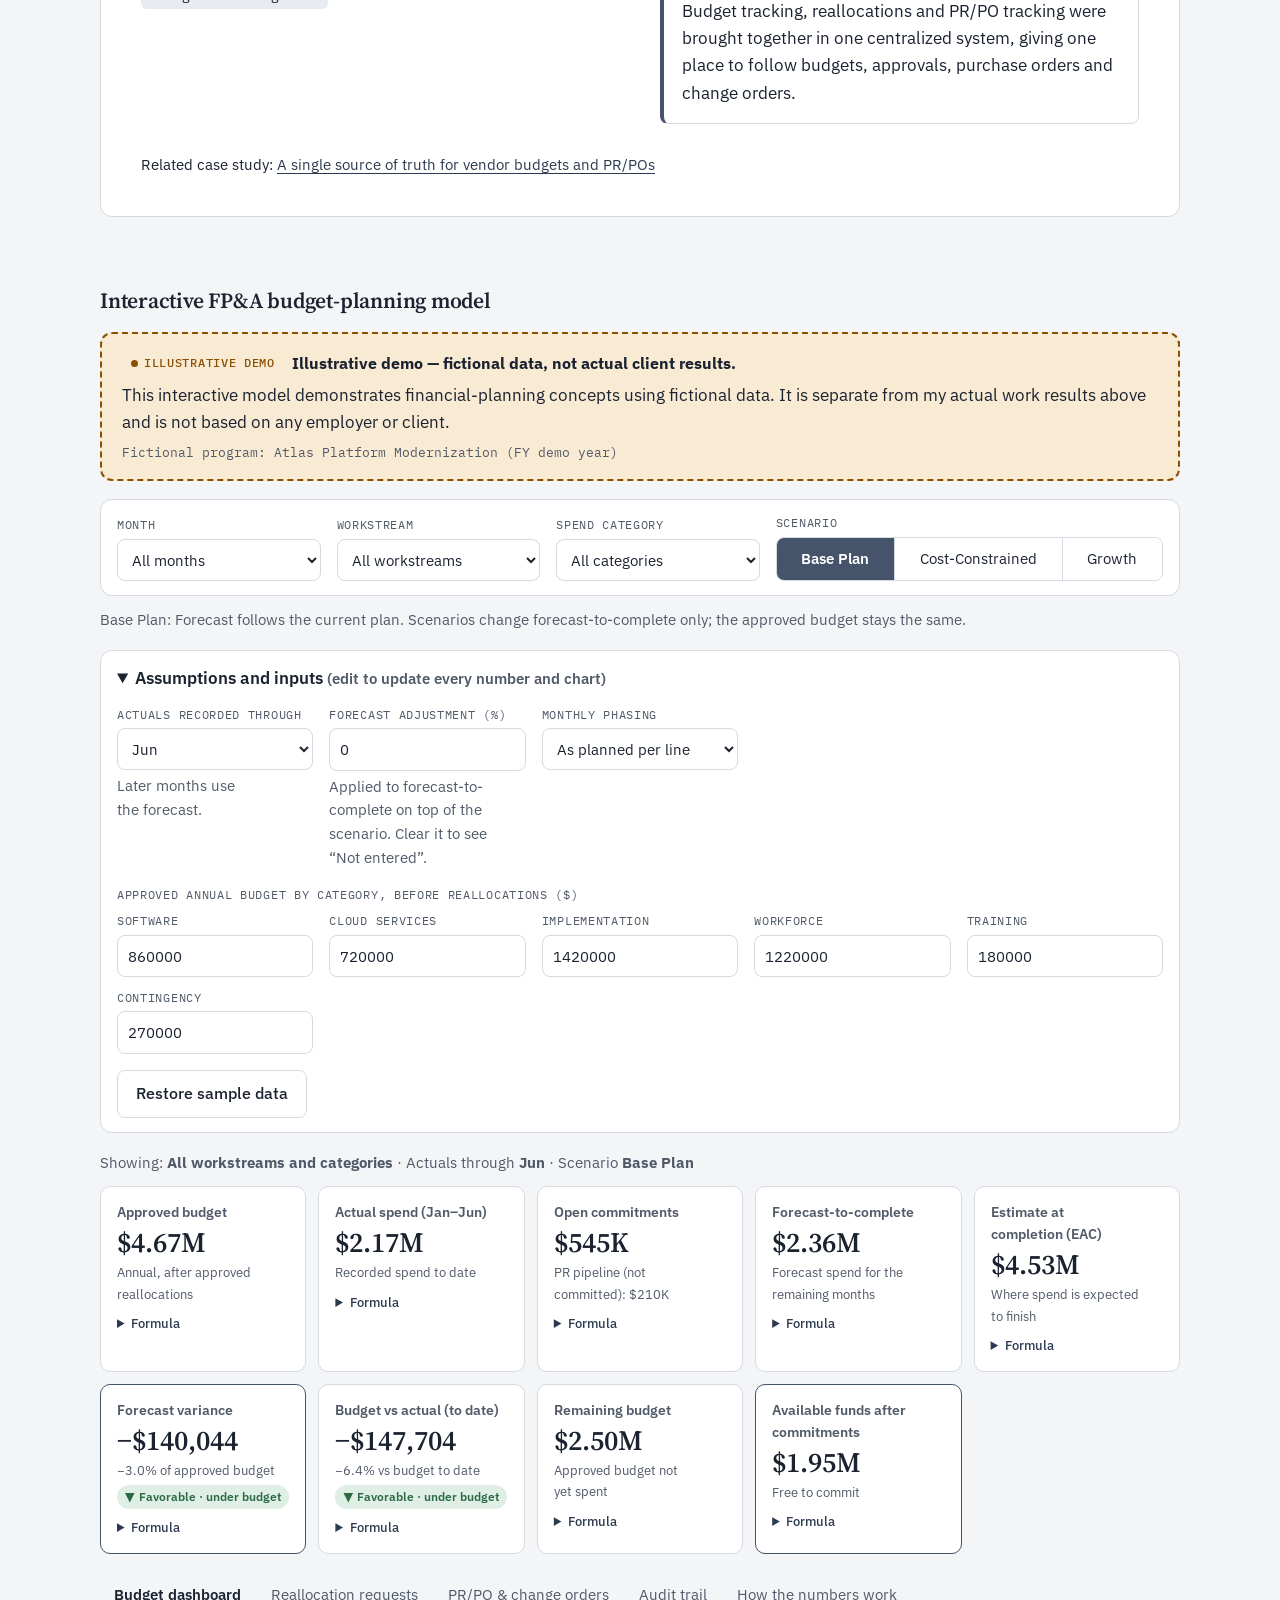
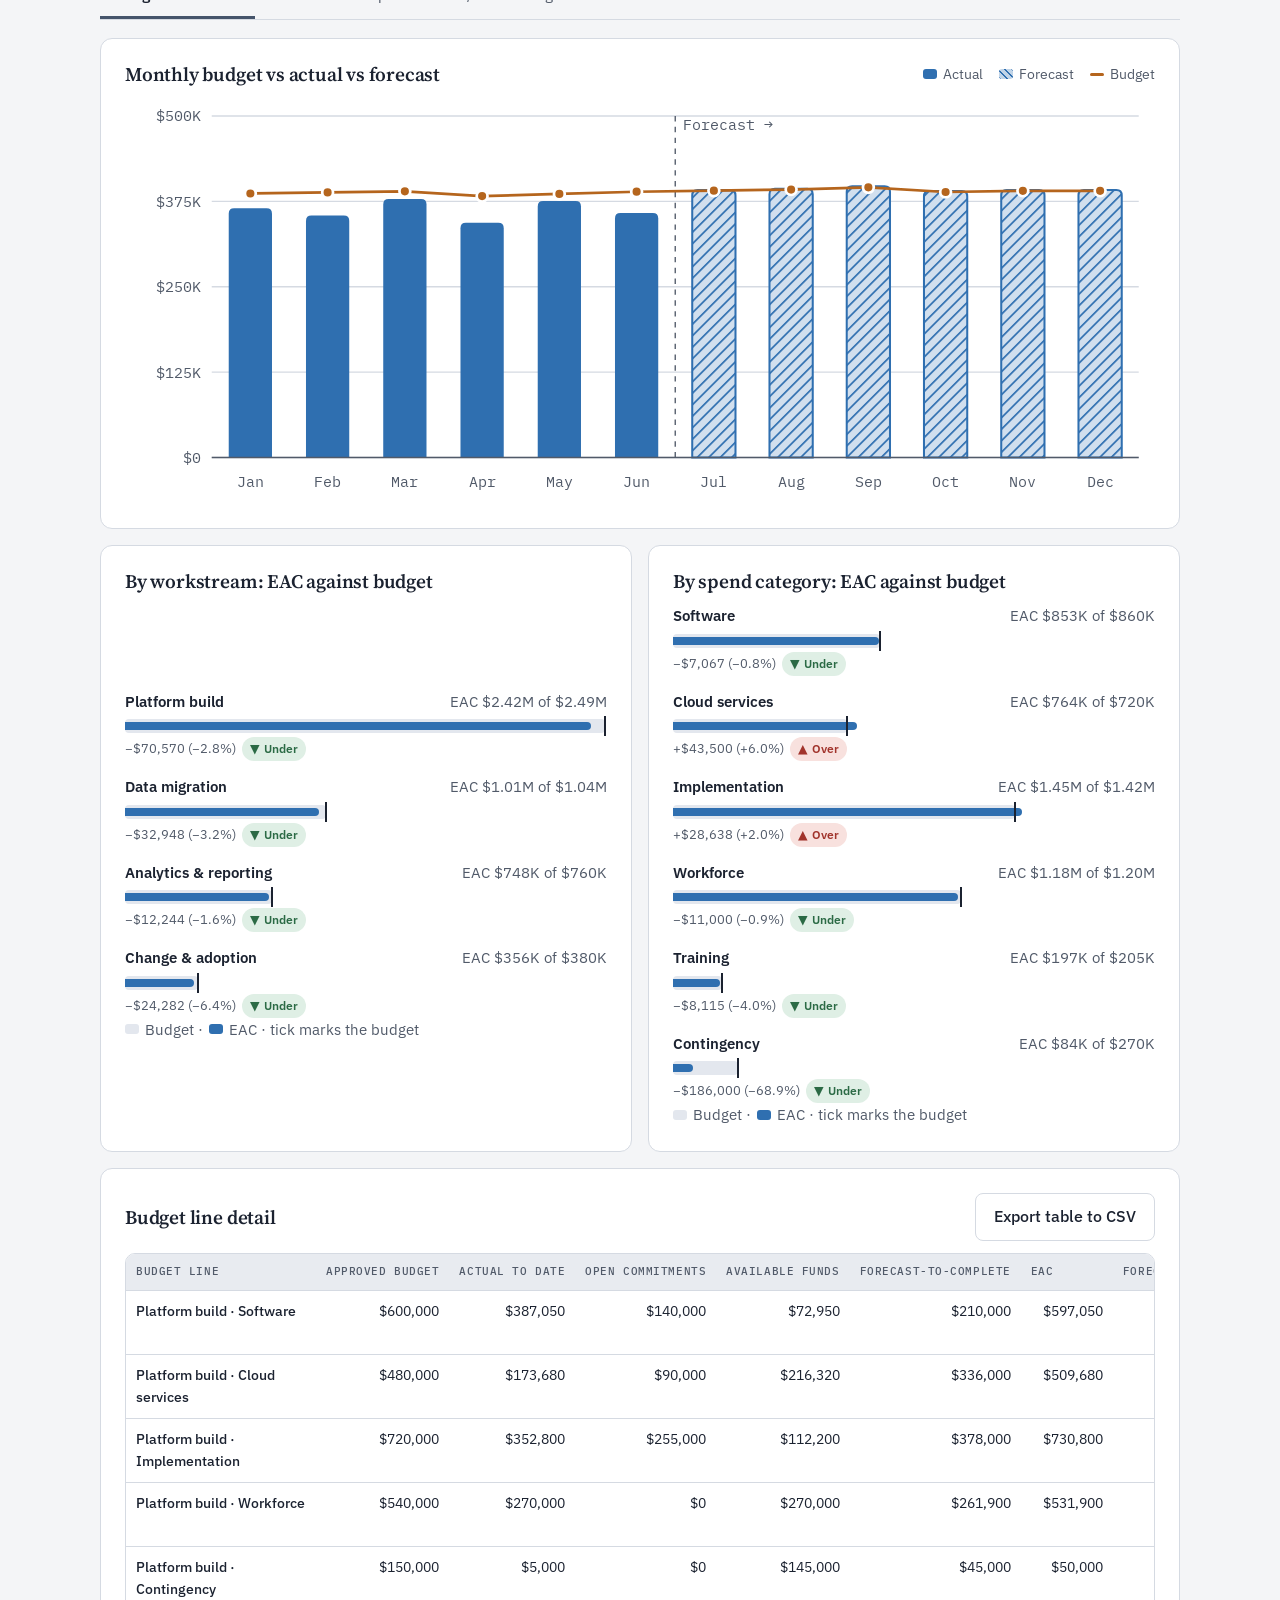
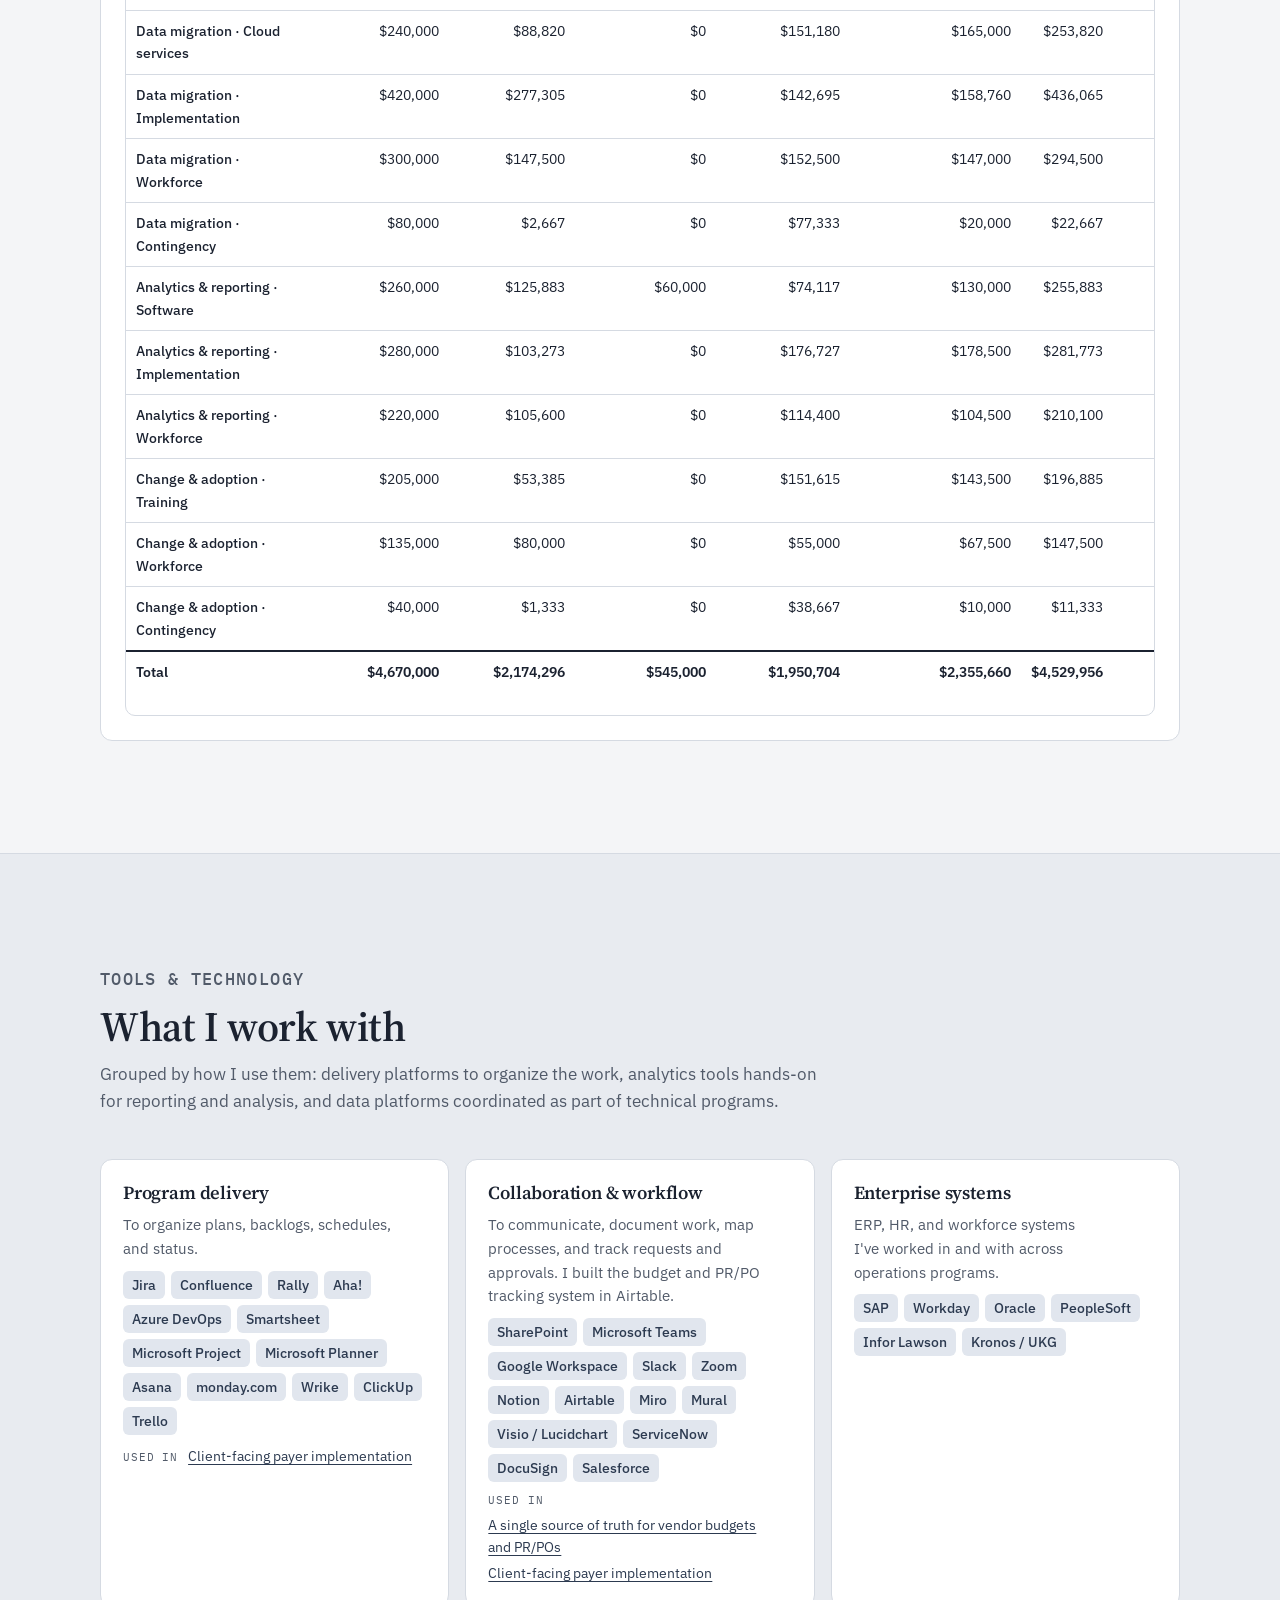
==== commit 823d08a1: "Expand Apple into a full case study in the Business Systems section (for review) Co-Authored-By: Cla" ====
--- a/index.html
+++ b/index.html
@@ -5,7 +5,7 @@
   <meta name="viewport" content="width=device-width, initial-scale=1, viewport-fit=cover">
   <meta name="description" content="Jeanne Rather, program and operations leader connecting operations, technology, and data. Case studies with verified results, FP&amp;A and budget operations, tools, and projects.">
   <link rel="icon" href="favicon.svg" type="image/svg+xml">
-  <link rel="stylesheet" href="styles.css?v=1792619647">
+  <link rel="stylesheet" href="styles.css?v=1792620611">
 <!-- PAGE START -->
 <title>Jeanne Rather Portfolio</title>
 <link rel="preconnect" href="https://fonts.googleapis.com">
@@ -55,7 +55,7 @@
         <p id="biz-summary"></p>
       </div>
       <div class="biz-cases" id="biz-cases"></div>
-      <p class="biz-current" id="biz-current"></p>
+      <article class="biz-case biz-apple" id="biz-apple" aria-label="Apple case study"></article>
       <div class="biz-bottom">
         <div>
           <h3 class="sub-head">How I lead</h3>
@@ -208,8 +208,8 @@
 <!-- SCRIPT SLOT -->
 <!-- PAGE END -->
 <script src="comms-samples.js?v=1792176963"></script>
-<script src="content.js?v=1792619647"></script>
-<script src="app.js?v=1792619647"></script>
+<script src="content.js?v=1792620611"></script>
+<script src="app.js?v=1792620611"></script>
 <script src="fpa-model.js?v=1792078669"></script>
 <script src="fpa-demo.js?v=1792078669"></script>
 </body>
--- a/styles.css
+++ b/styles.css
@@ -666,3 +666,15 @@
 .biz-tools-h { margin-top: 20px; }
 @media (max-width: 1000px) { .biz-cases { grid-template-columns: 1fr; } .biz-case ul { max-width: 70ch; } }
 @media (max-width: 760px) { .biz-bottom { grid-template-columns: 1fr; } }
+.biz-apple { margin-top: 16px; }
+.biz-apple-head { display: grid; gap: 6px; }
+.biz-apple-head h3 { margin-top: 0; font-size: 1.25rem; }
+.biz-apple-role { display: flex; flex-wrap: wrap; gap: 4px 14px; font-size: 0.93rem; }
+.biz-apple-role span { color: var(--muted); }
+.biz-apple .biz-part > p { max-width: 75ch; }
+.biz-apple-grid { display: grid; grid-template-columns: repeat(3, minmax(0, 1fr)); gap: 16px 28px; margin-top: 4px; }
+.biz-apple-grid > div { min-width: 0; display: grid; gap: 4px; align-content: start; }
+.biz-g { font-weight: 600; font-size: 0.93rem; }
+@media (max-width: 1000px) { .biz-apple-grid { grid-template-columns: repeat(2, minmax(0, 1fr)); } }
+@media (max-width: 600px) { .biz-apple-grid { grid-template-columns: 1fr; } }
+.biz-part ul.tags { display: flex; padding-left: 0; gap: 6px; }
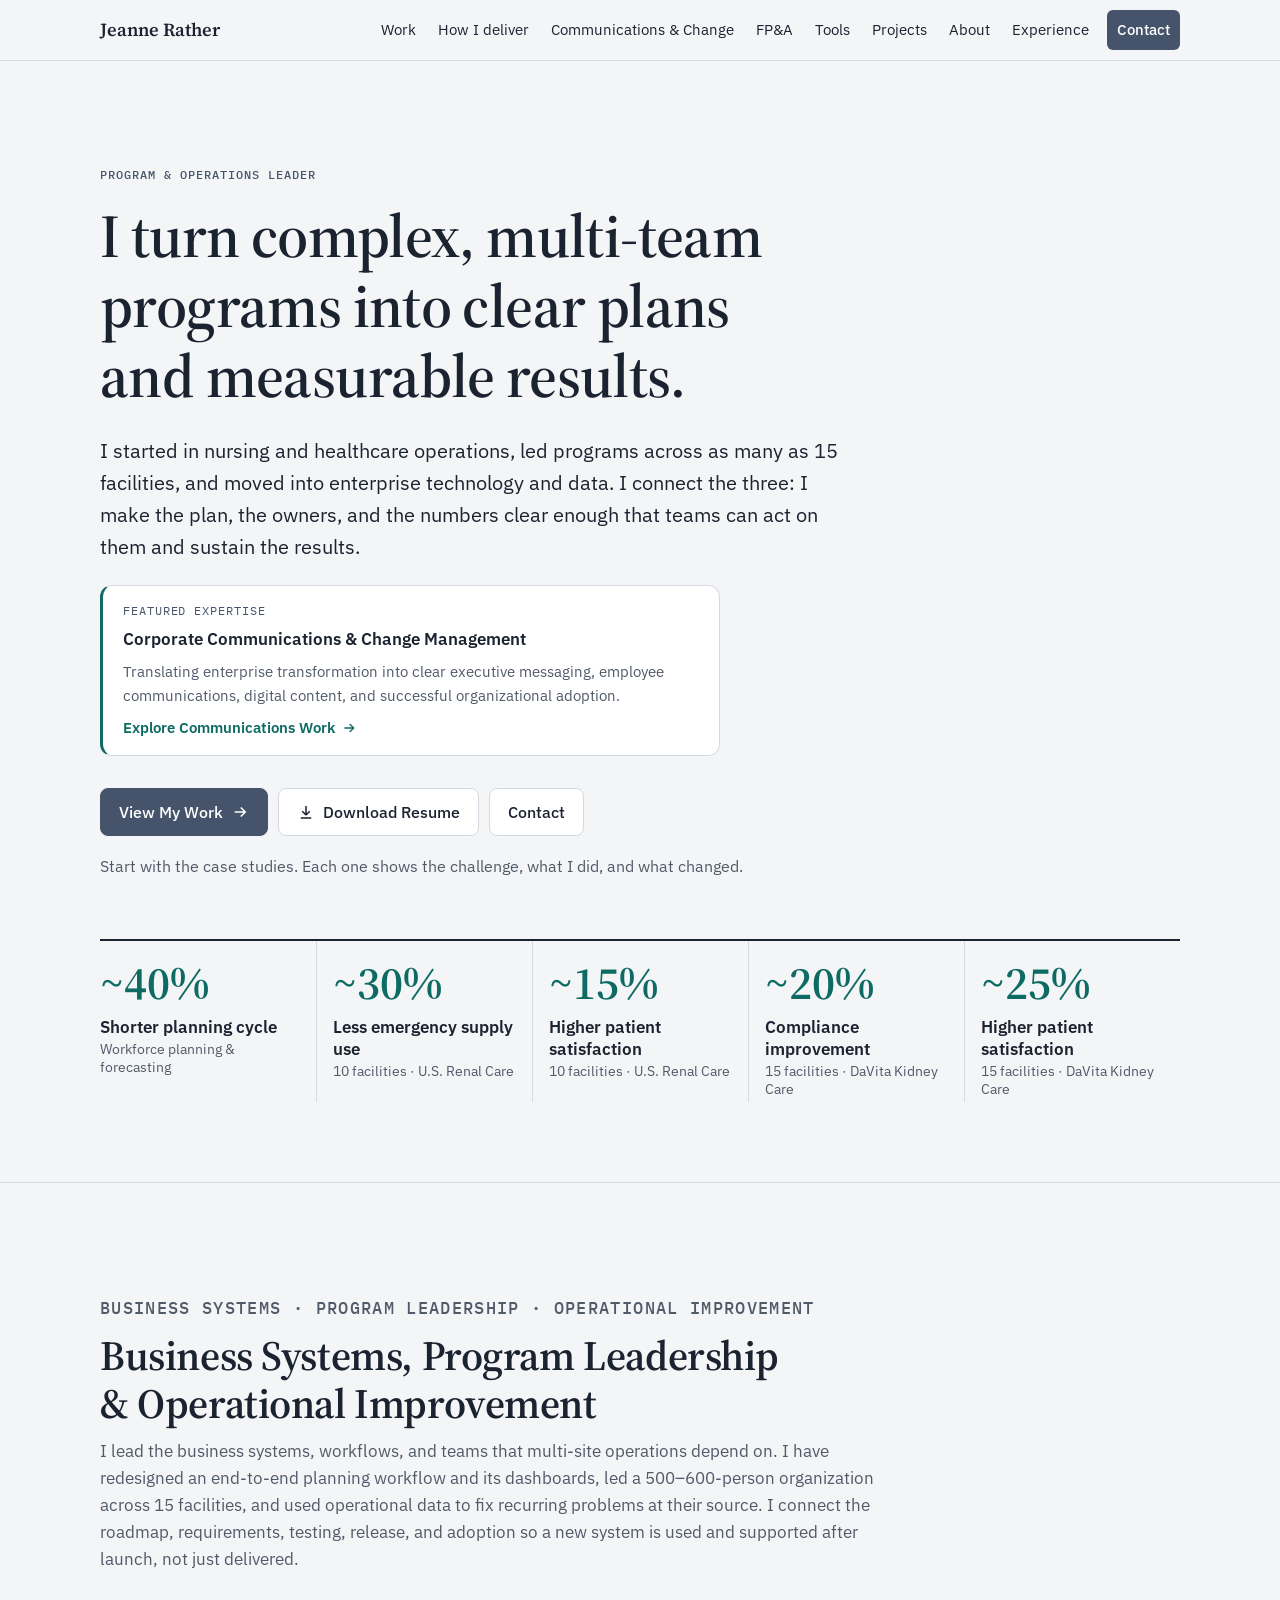
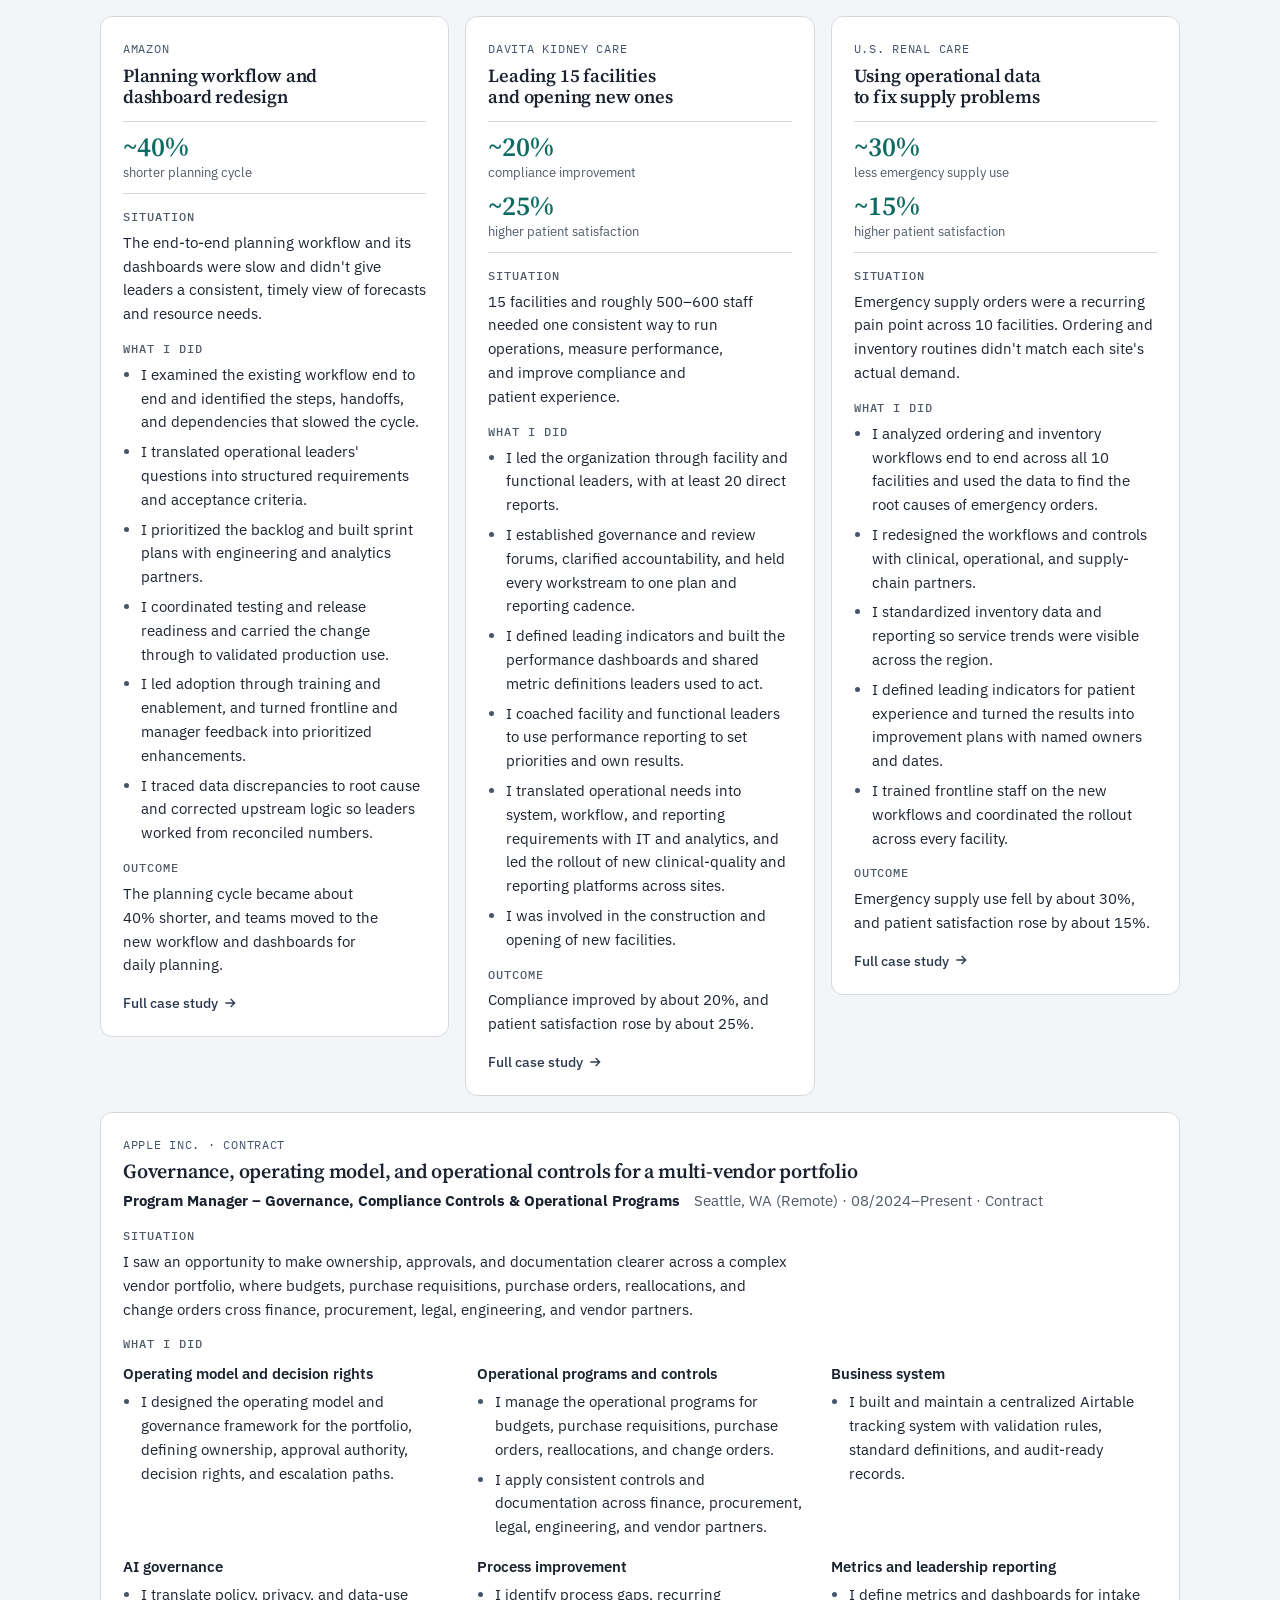
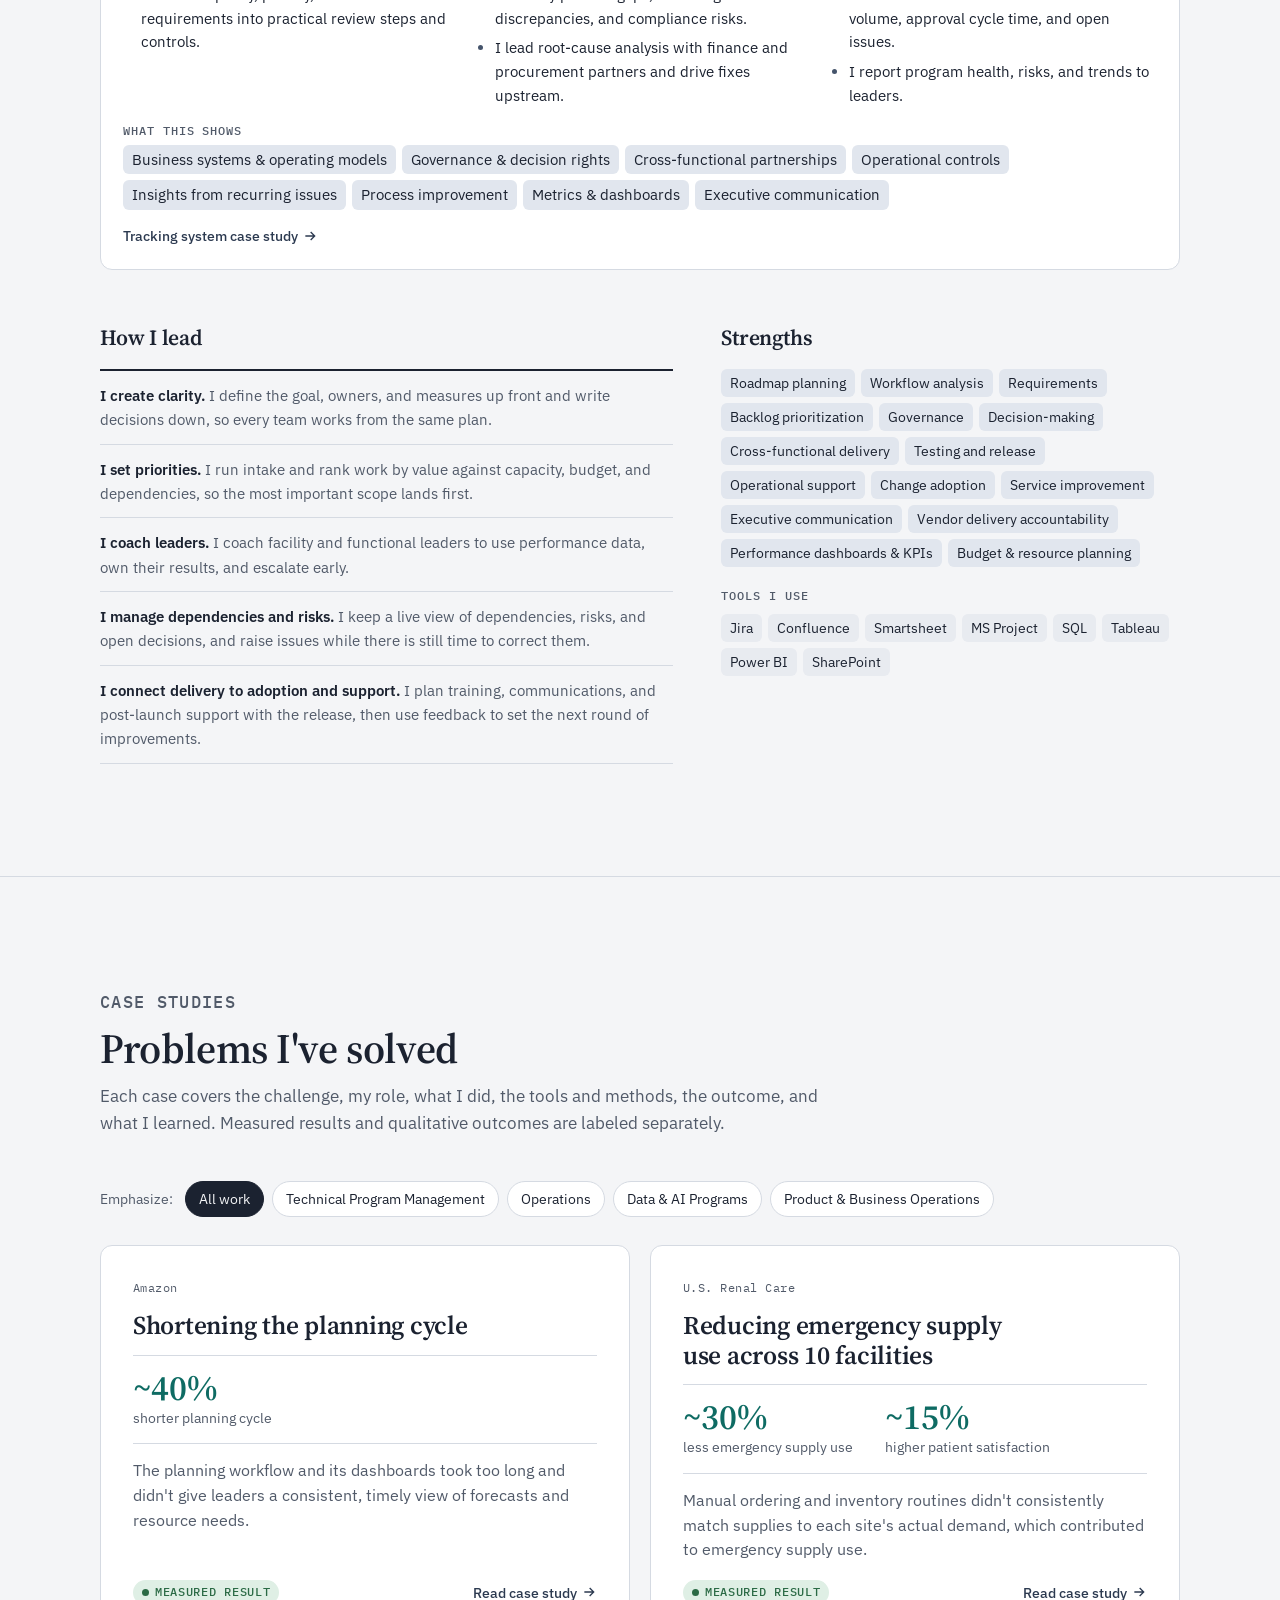
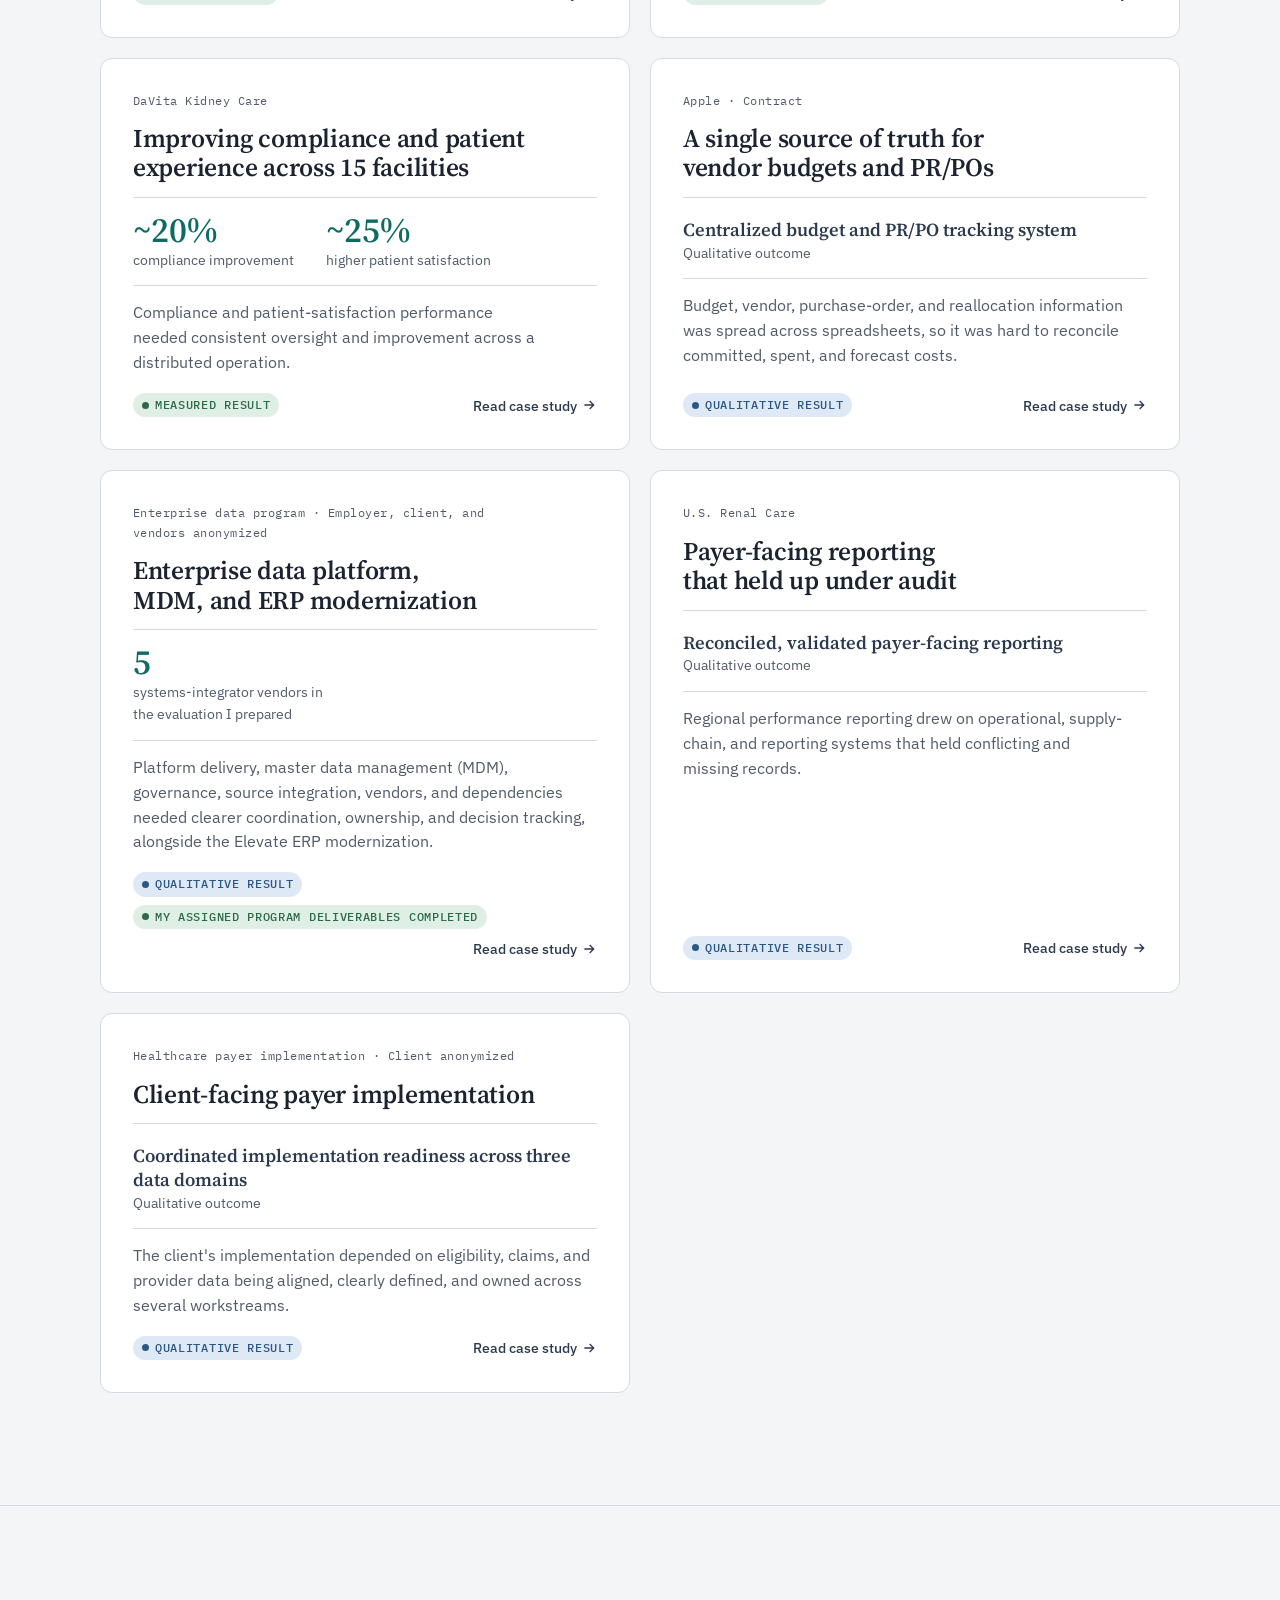
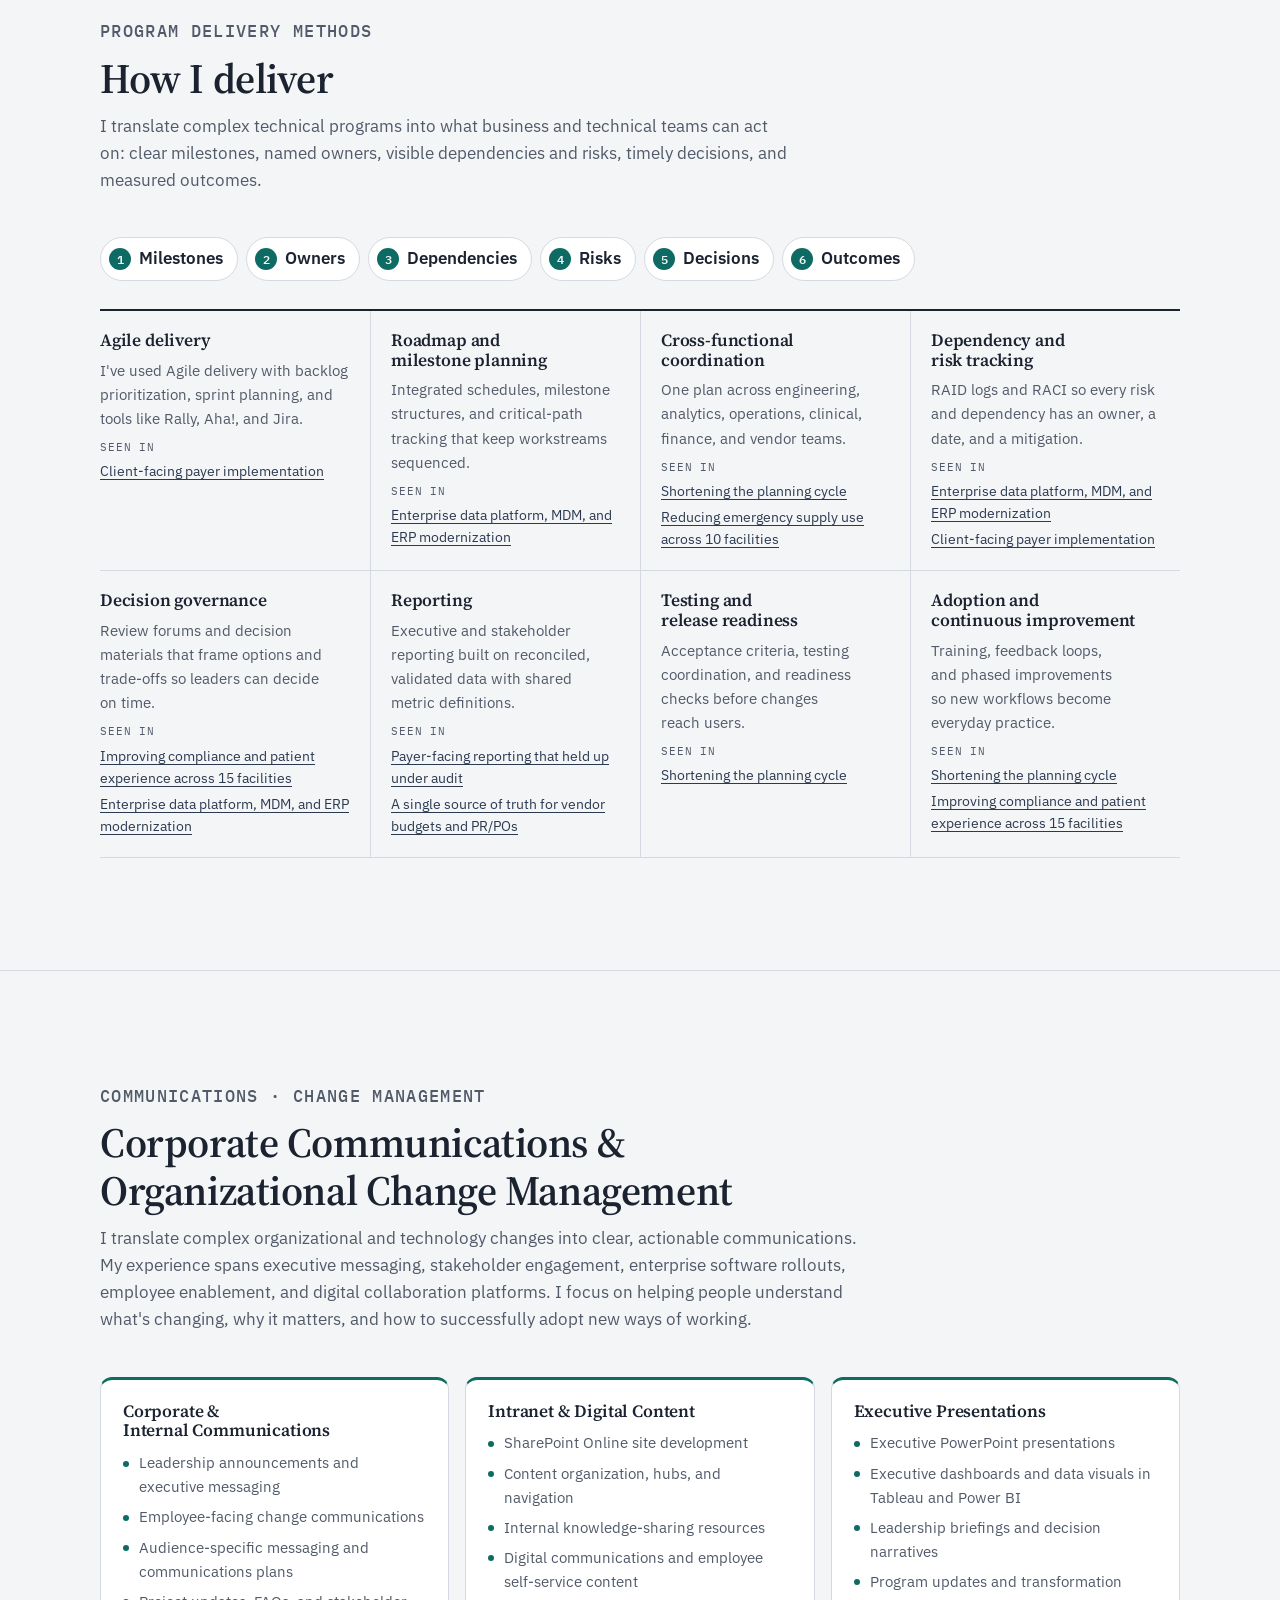
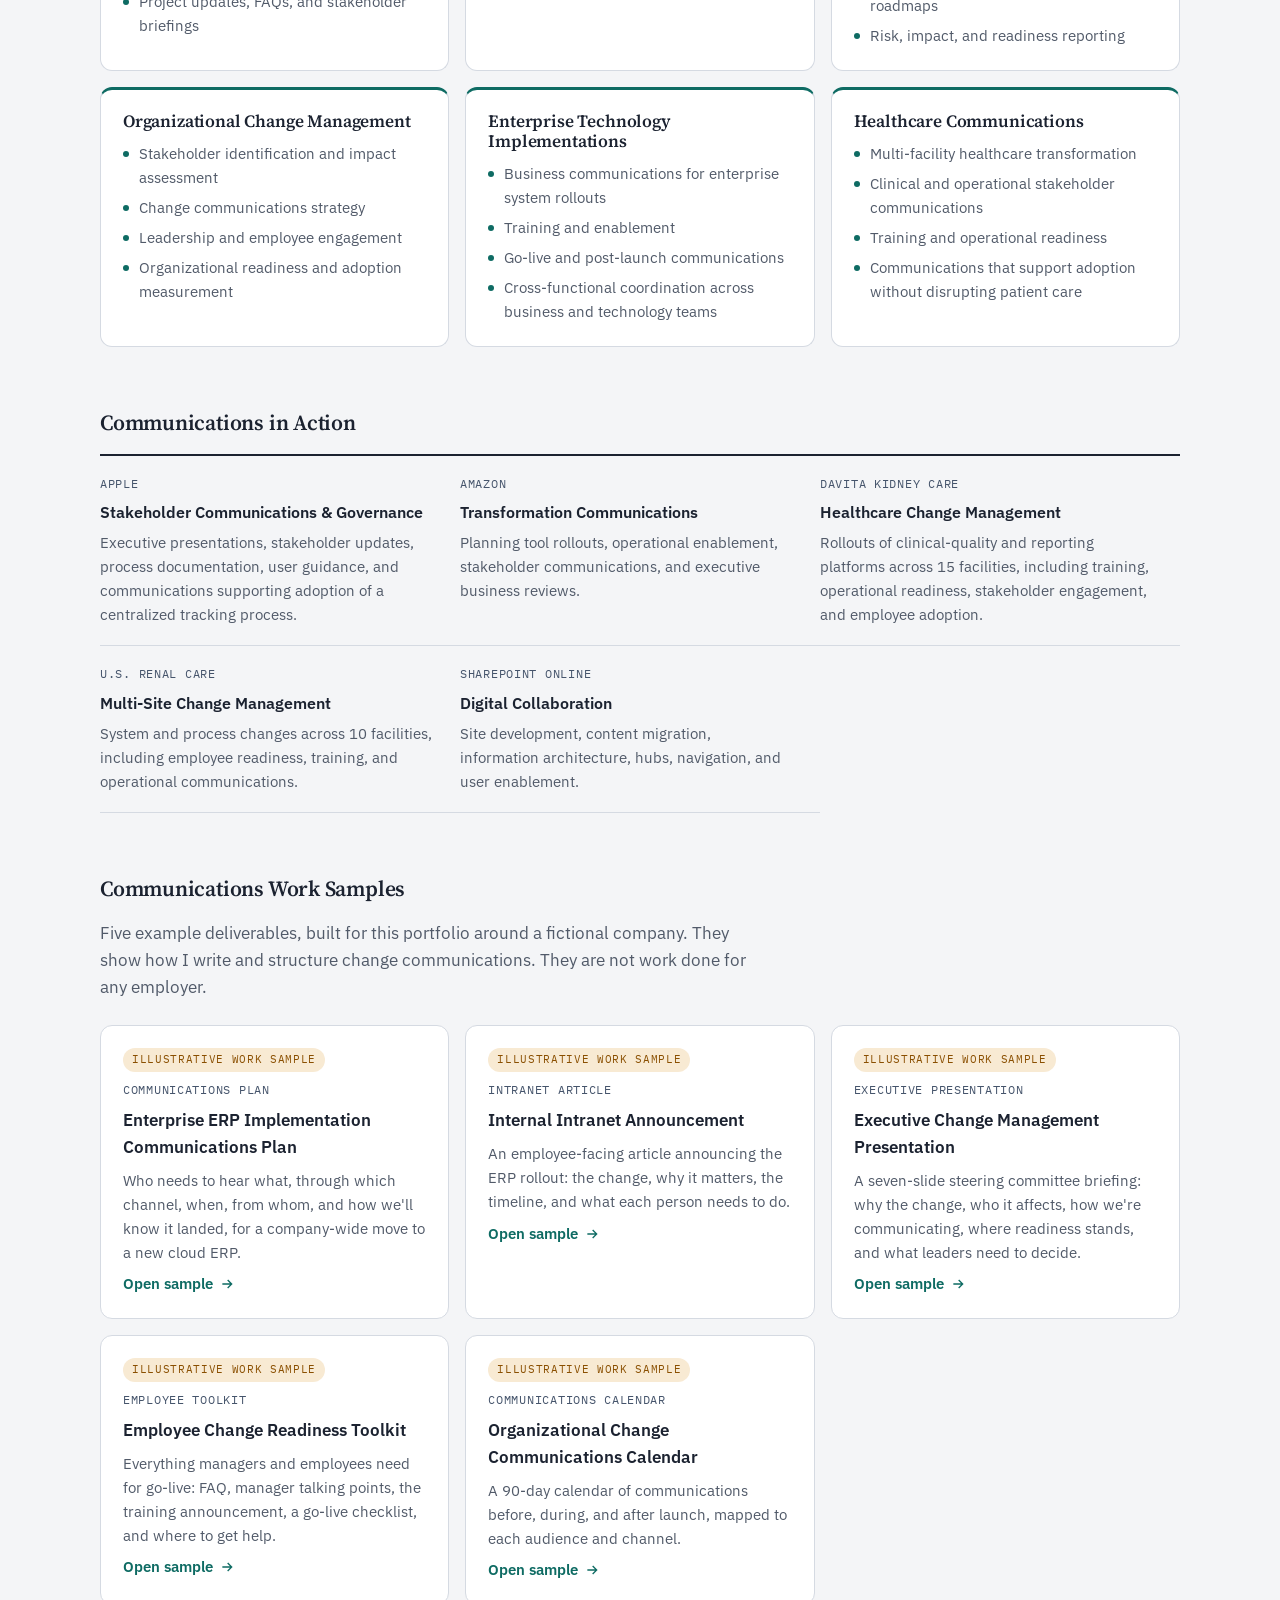
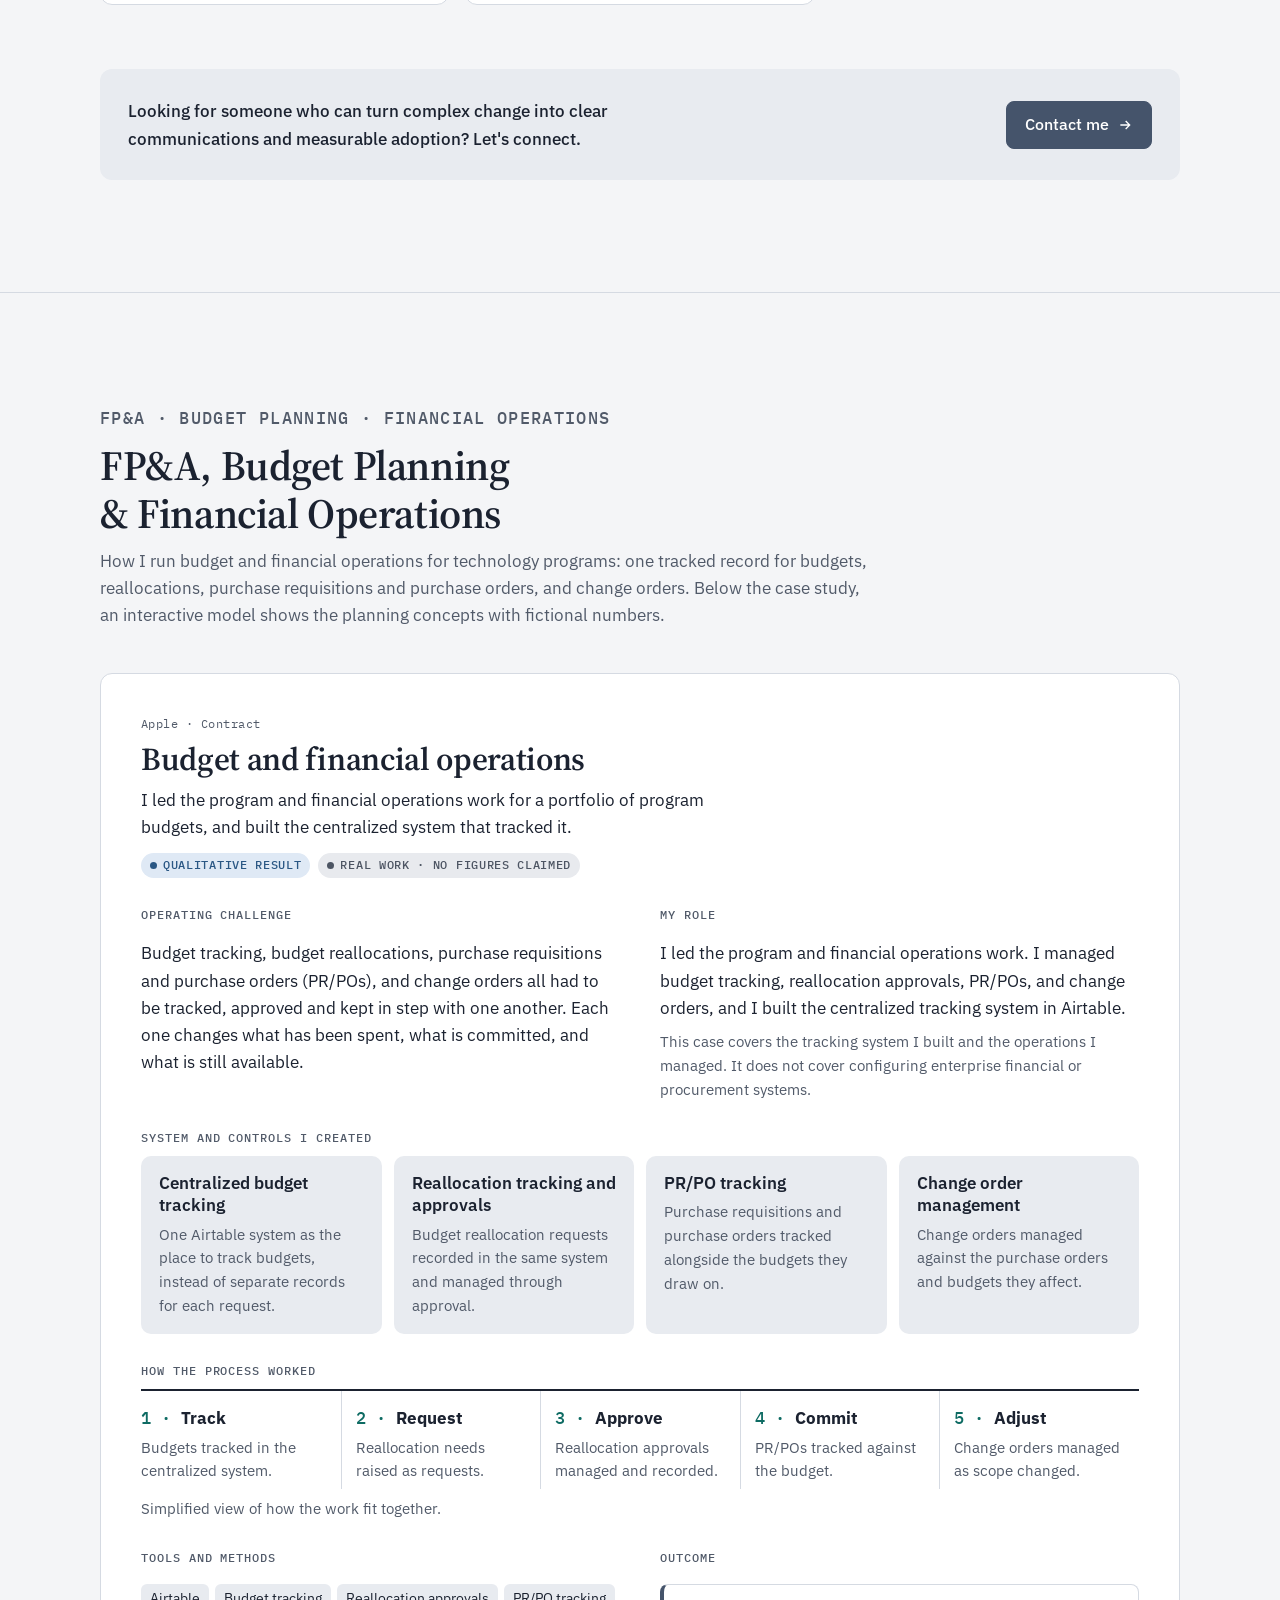
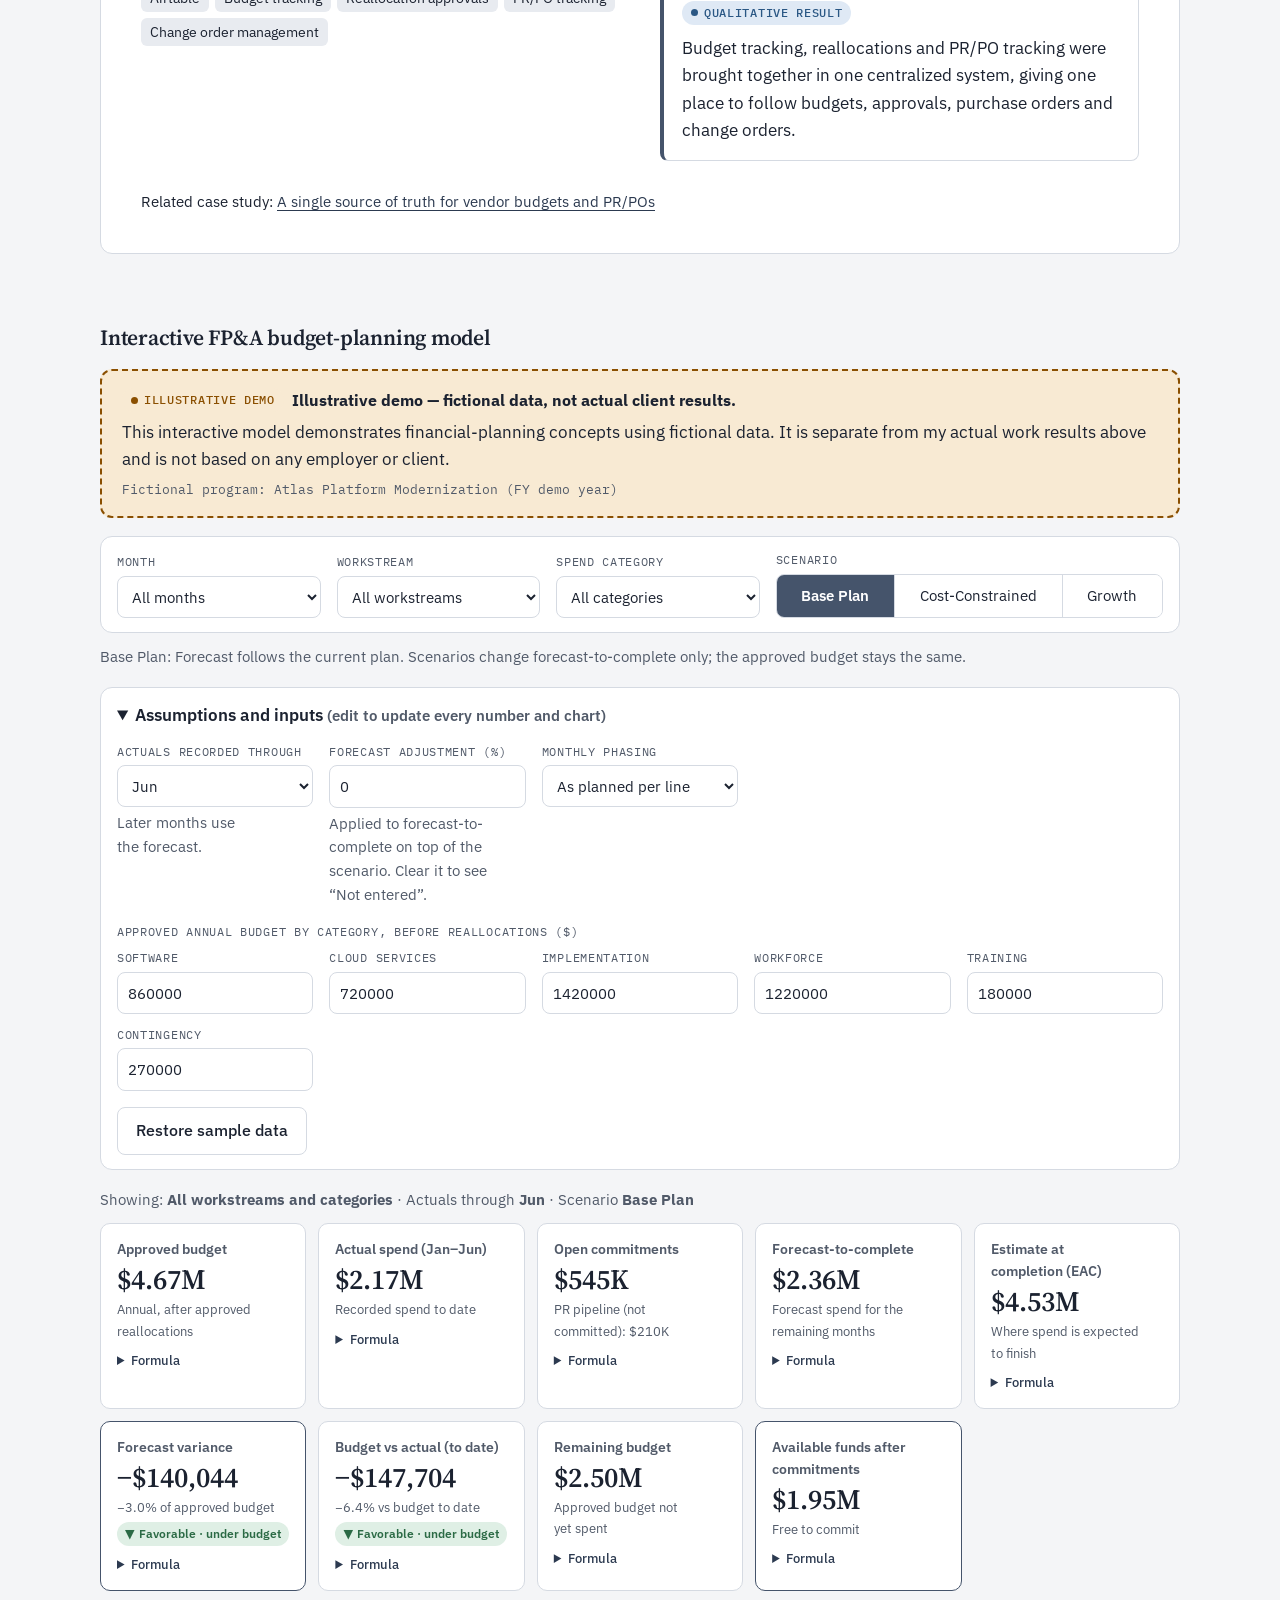
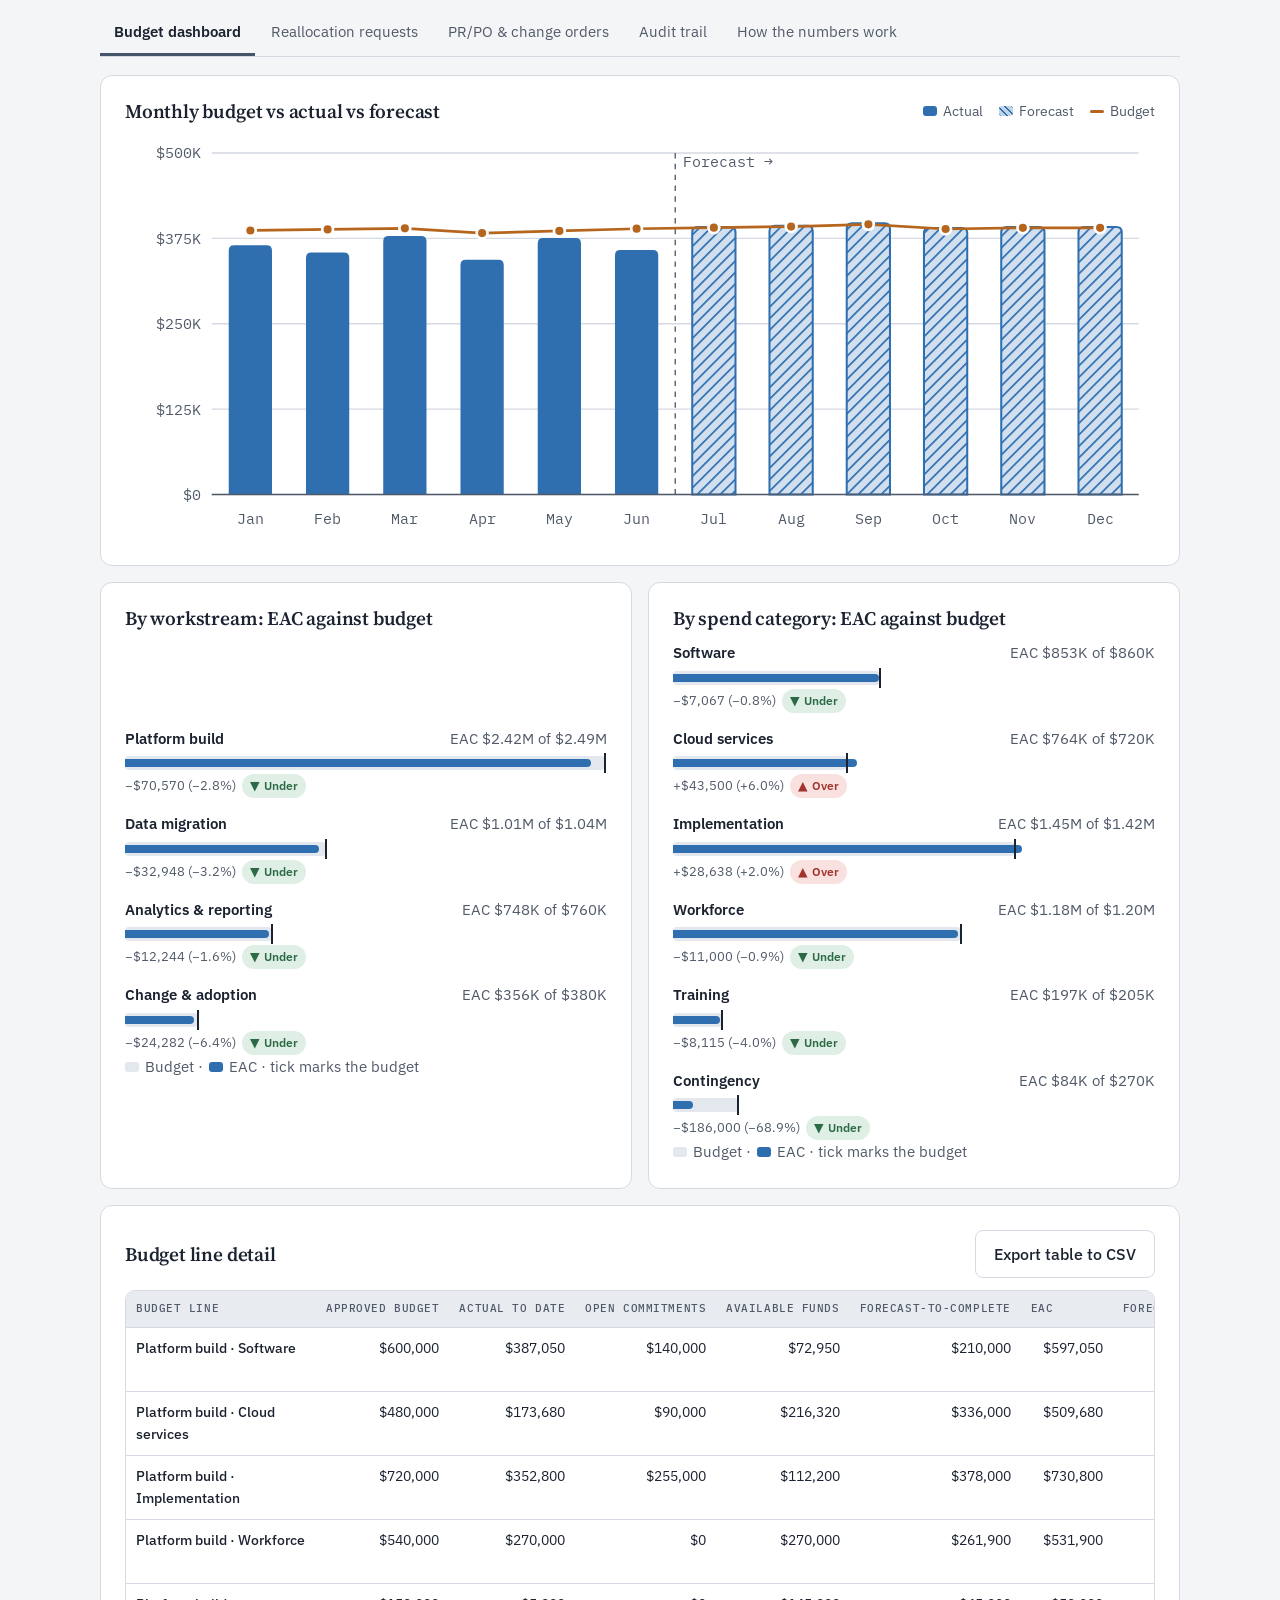
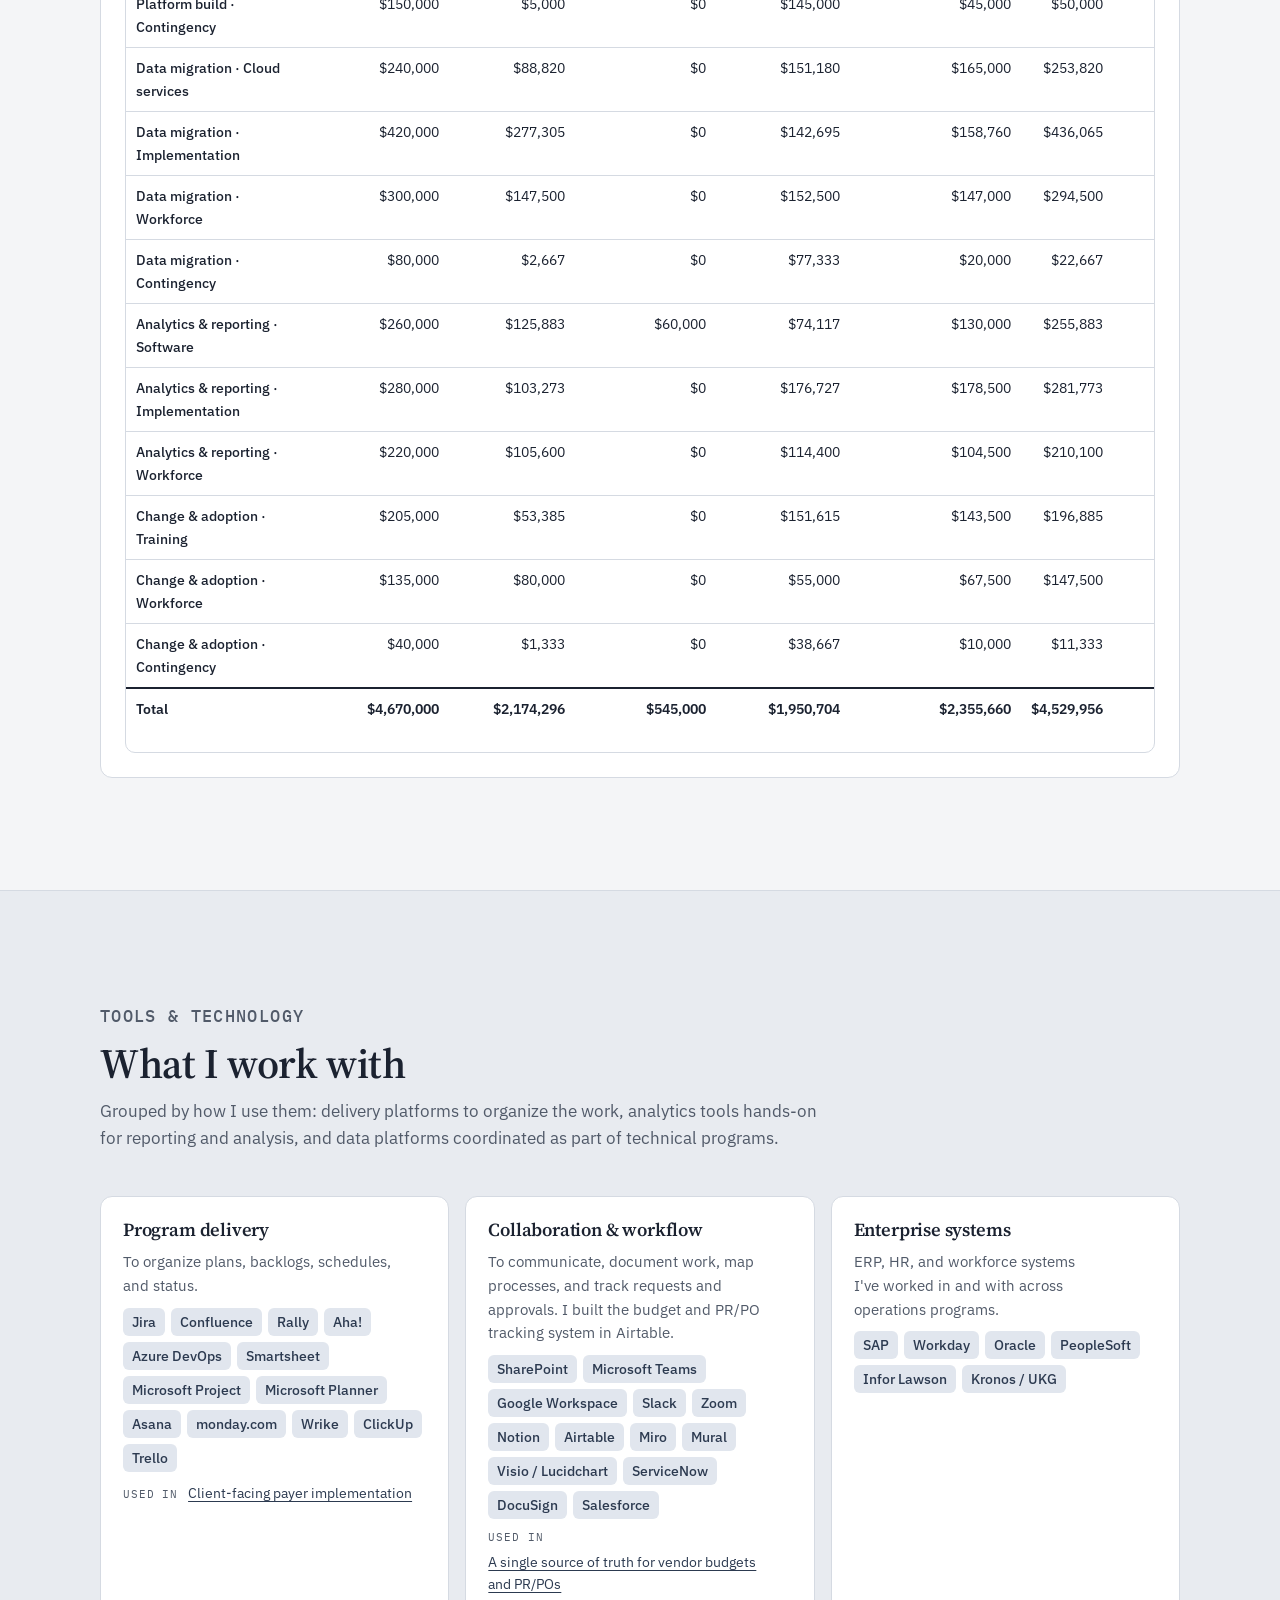
==== commit f015ad00: "Apple: first-person situation line, updated title, label budget work as Apple (for review) Co-Author" ====
--- a/index.html
+++ b/index.html
@@ -5,7 +5,7 @@
   <meta name="viewport" content="width=device-width, initial-scale=1, viewport-fit=cover">
   <meta name="description" content="Jeanne Rather, program and operations leader connecting operations, technology, and data. Case studies with verified results, FP&amp;A and budget operations, tools, and projects.">
   <link rel="icon" href="favicon.svg" type="image/svg+xml">
-  <link rel="stylesheet" href="styles.css?v=1792620611">
+  <link rel="stylesheet" href="styles.css?v=1792620912">
 <!-- PAGE START -->
 <title>Jeanne Rather Portfolio</title>
 <link rel="preconnect" href="https://fonts.googleapis.com">
@@ -208,8 +208,8 @@
 <!-- SCRIPT SLOT -->
 <!-- PAGE END -->
 <script src="comms-samples.js?v=1792176963"></script>
-<script src="content.js?v=1792620611"></script>
-<script src="app.js?v=1792620611"></script>
+<script src="content.js?v=1792620912"></script>
+<script src="app.js?v=1792620912"></script>
 <script src="fpa-model.js?v=1792078669"></script>
 <script src="fpa-demo.js?v=1792078669"></script>
 </body>
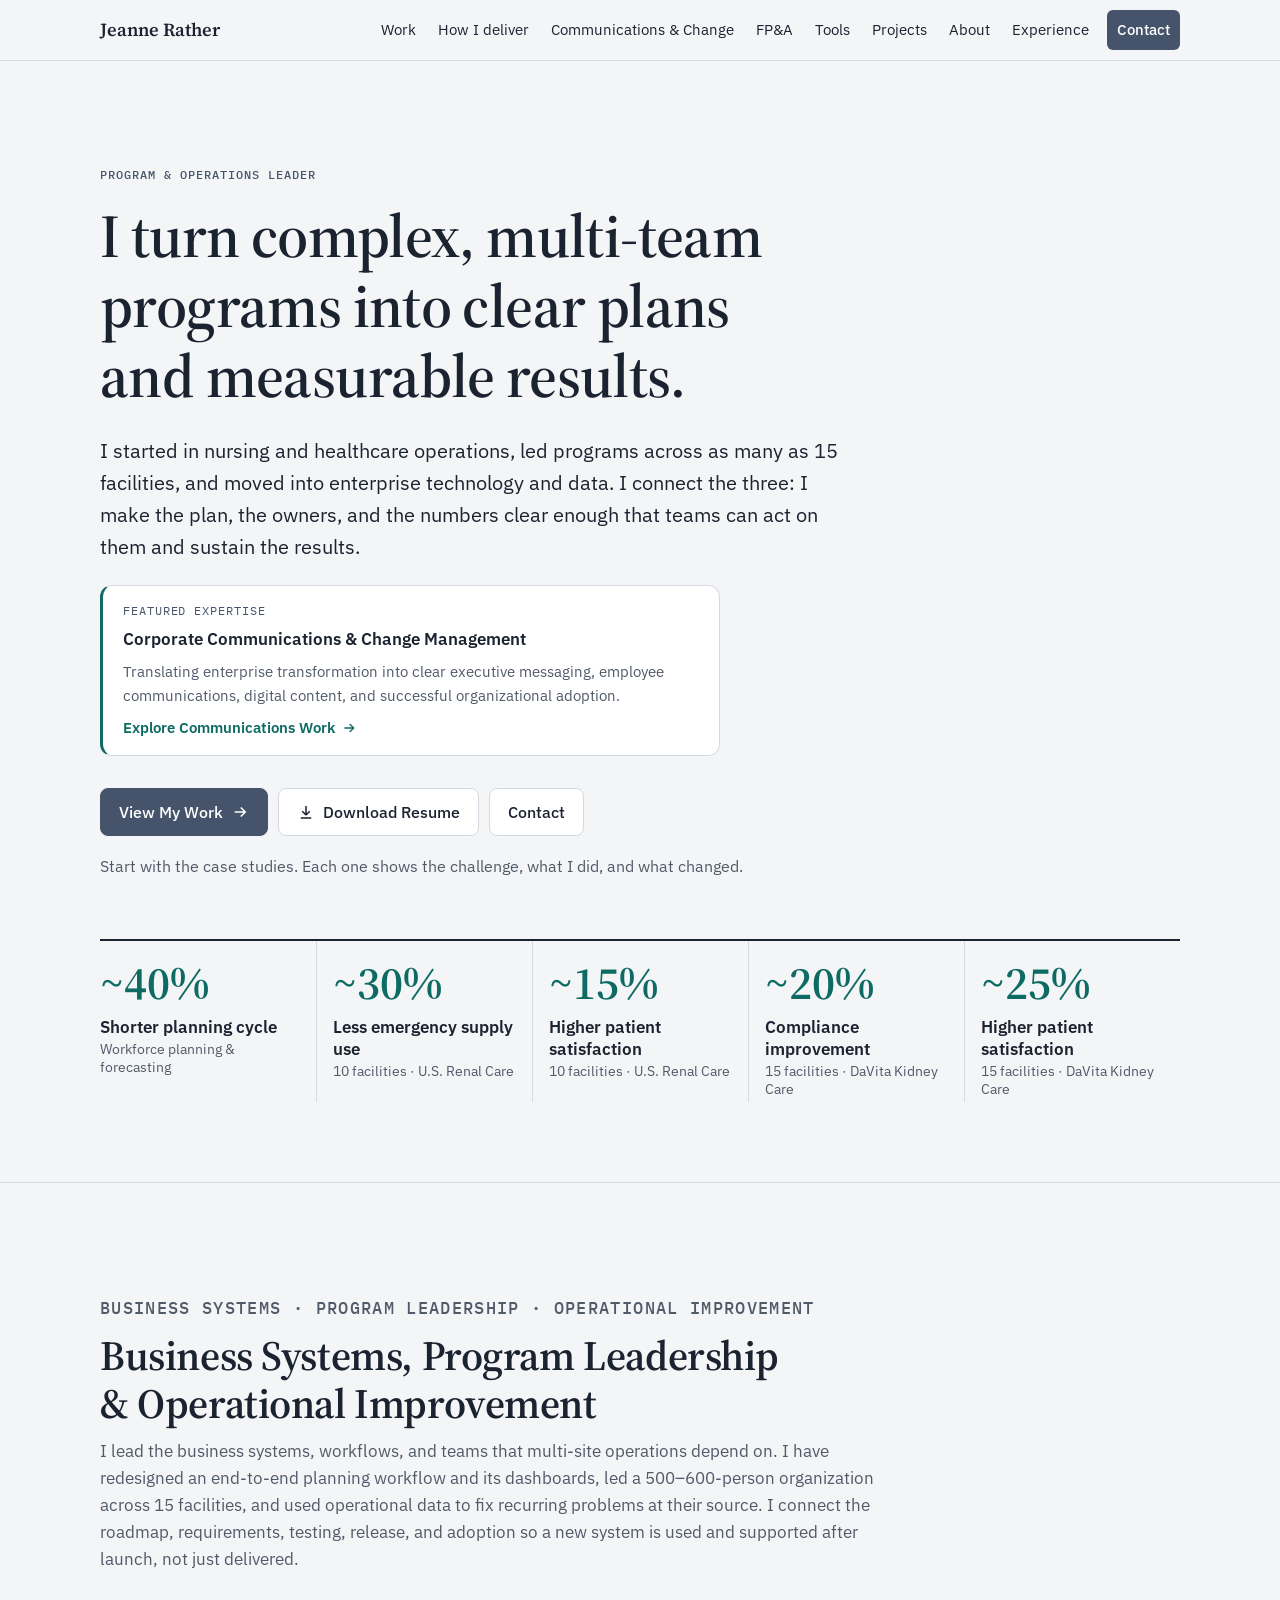
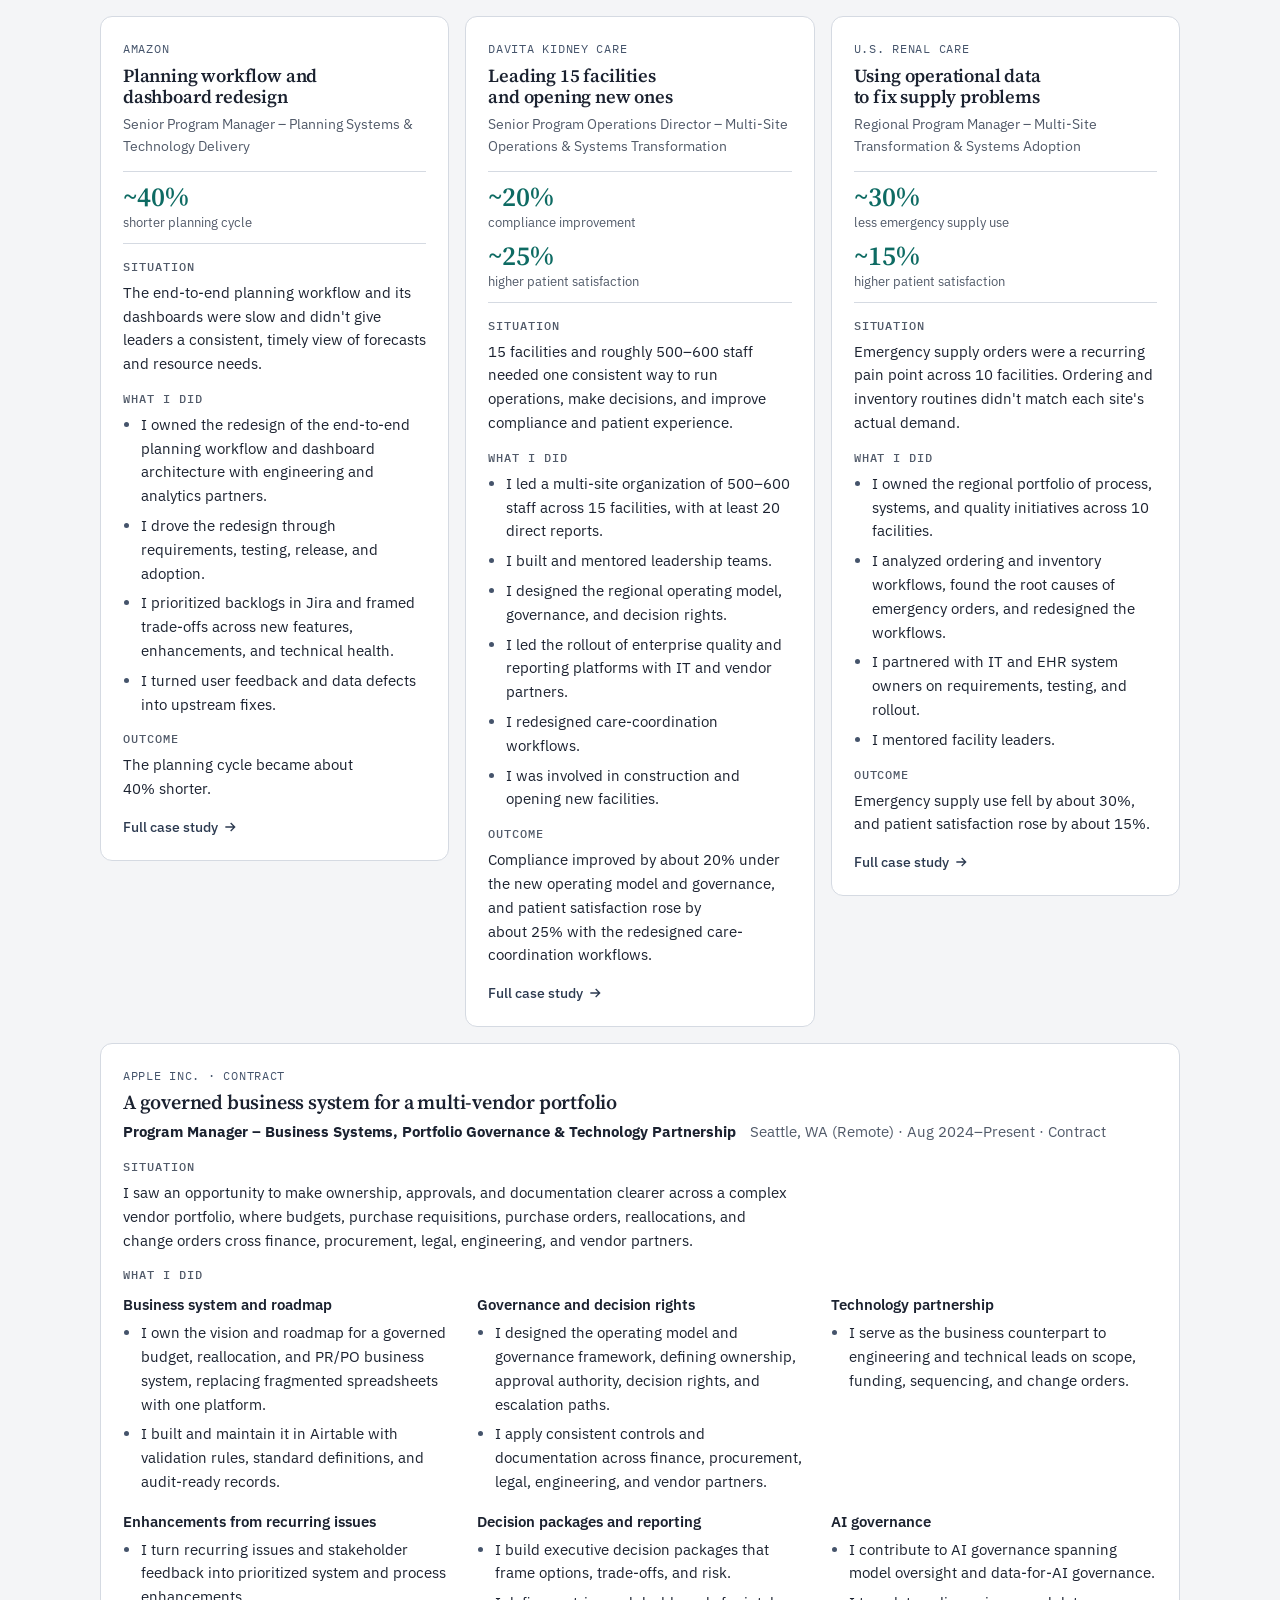
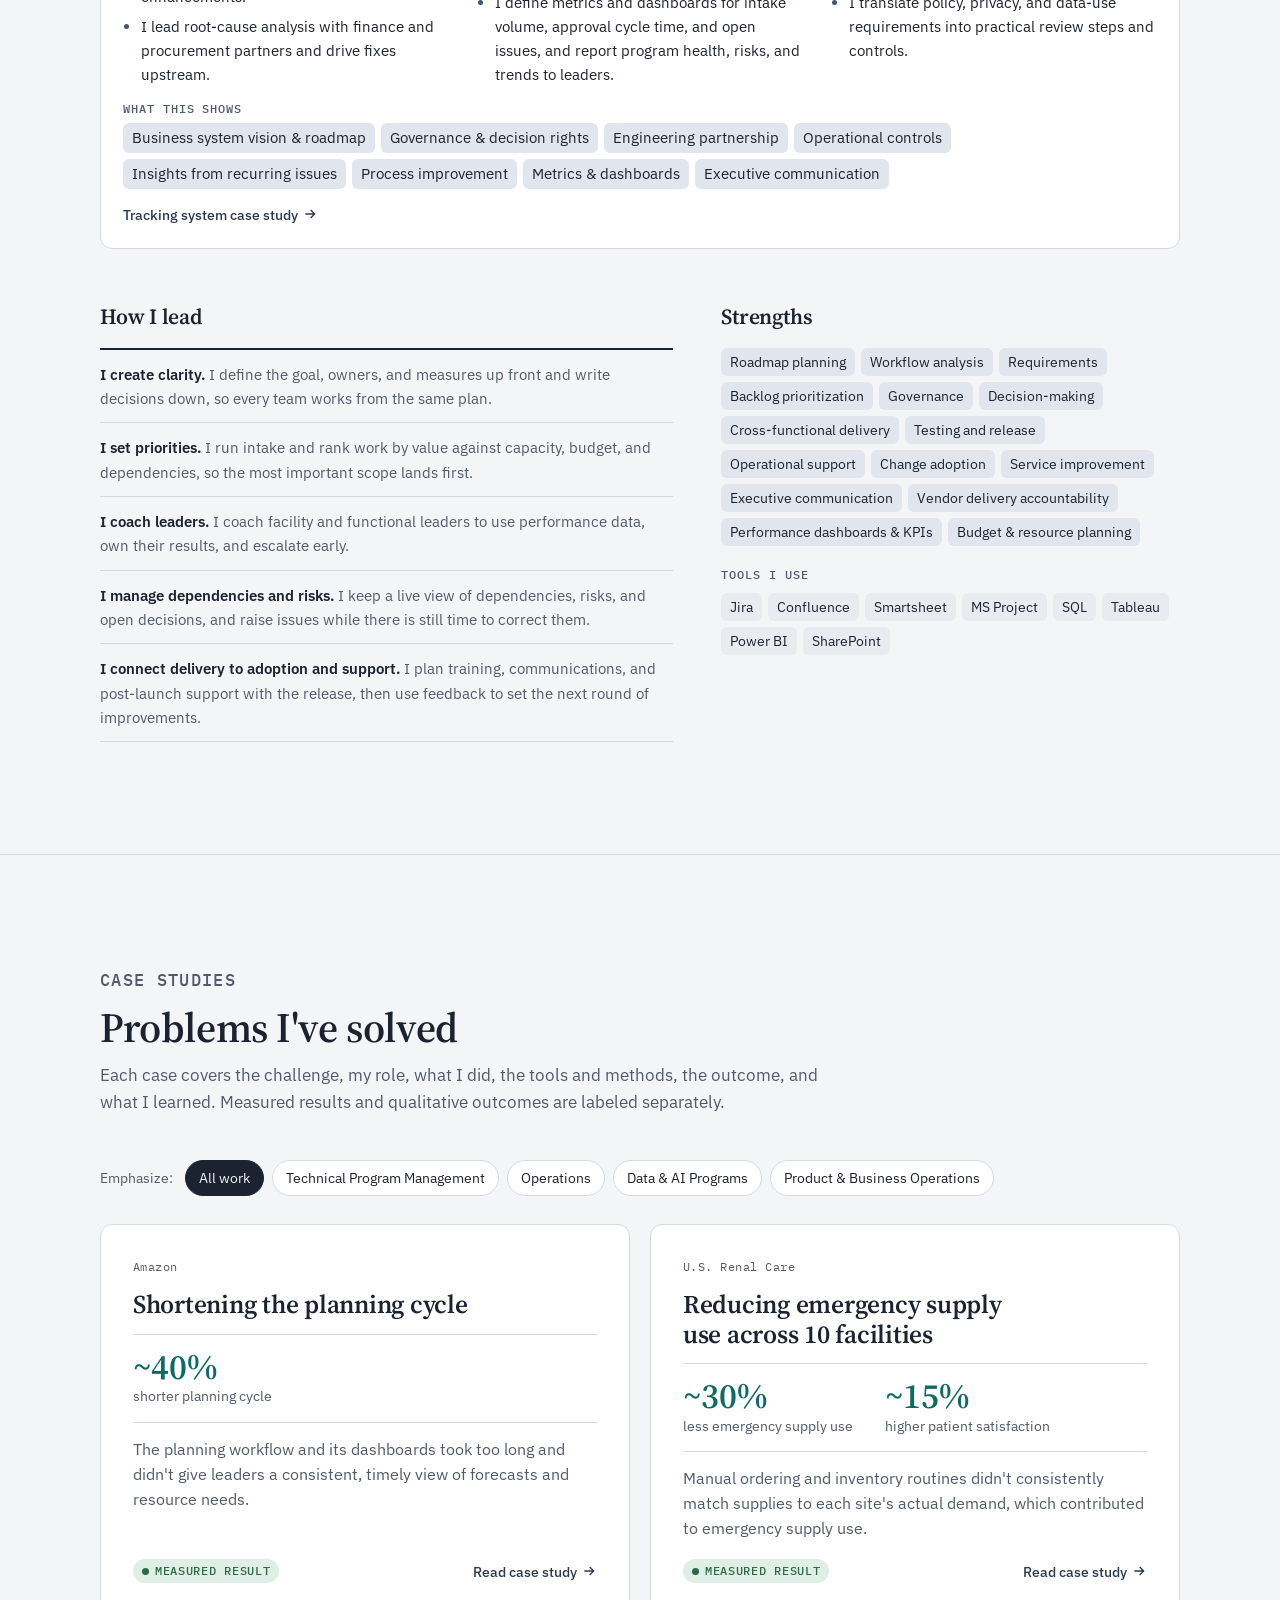
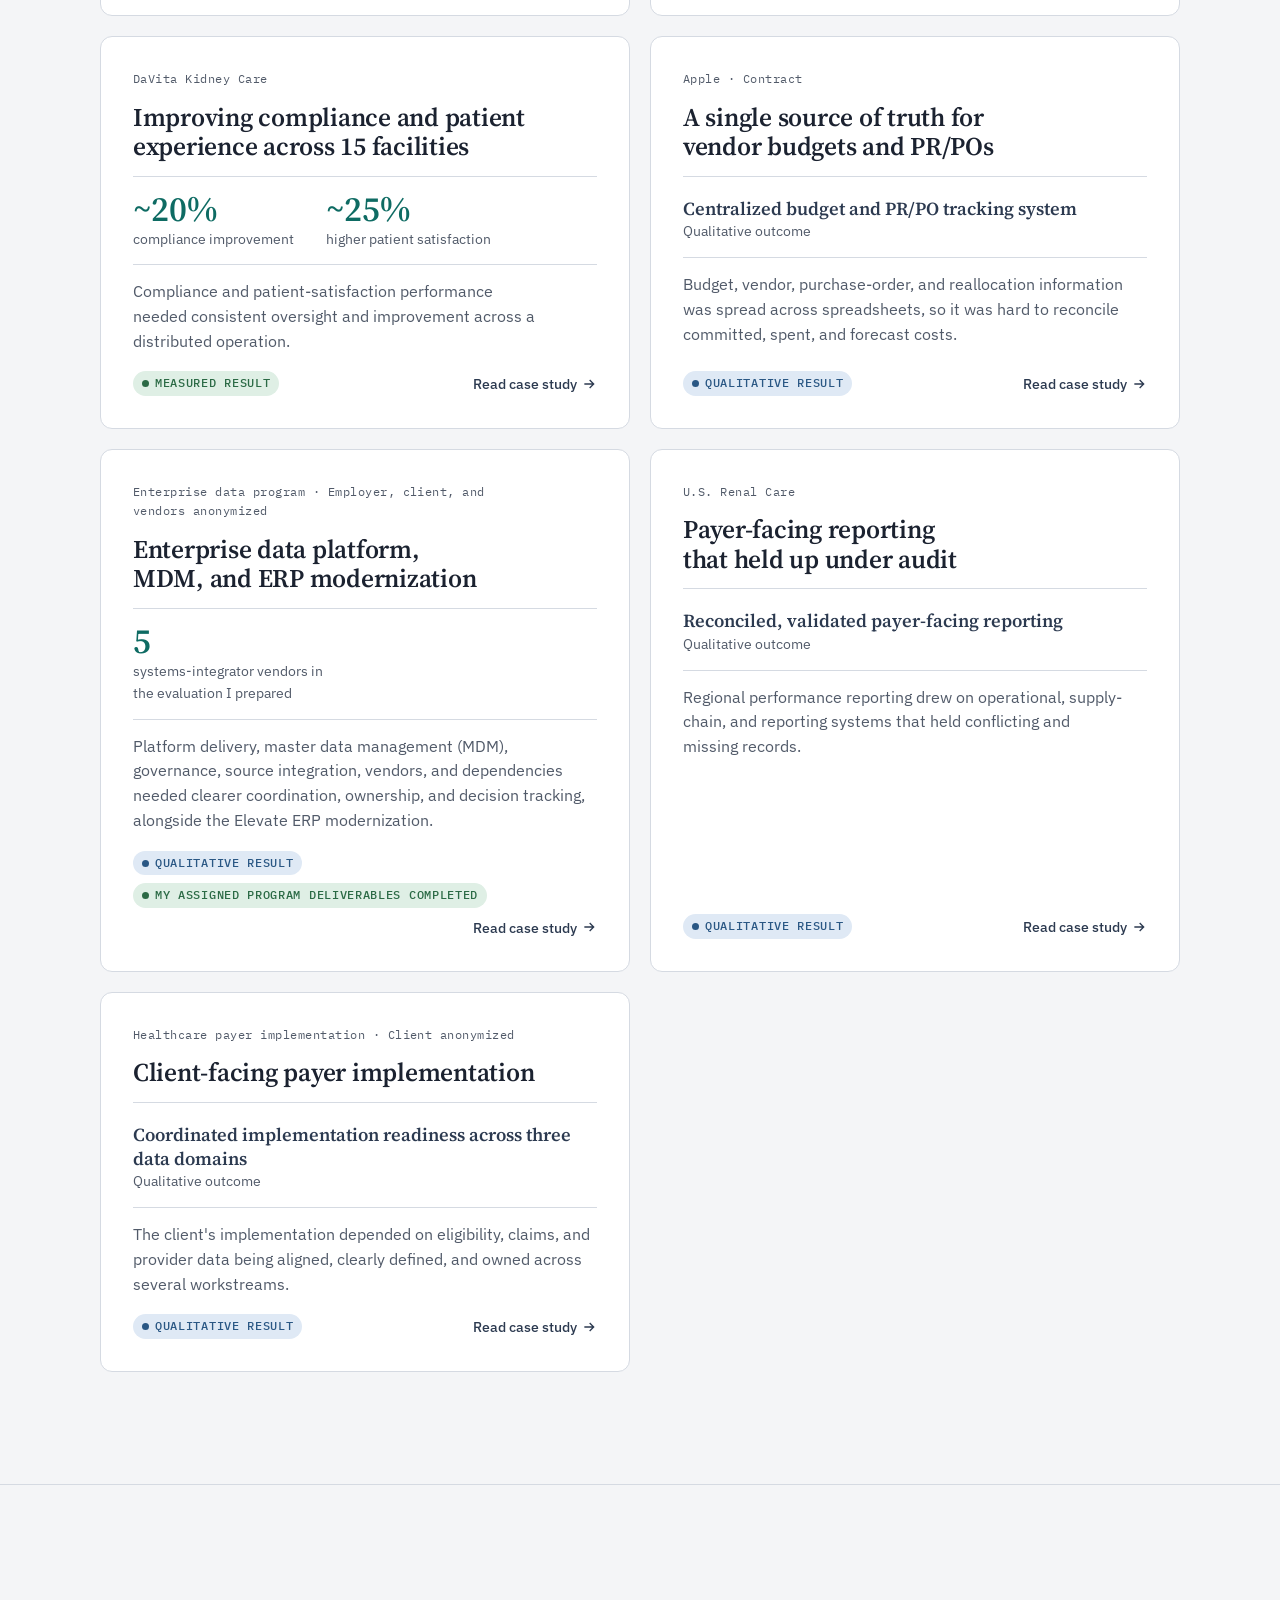
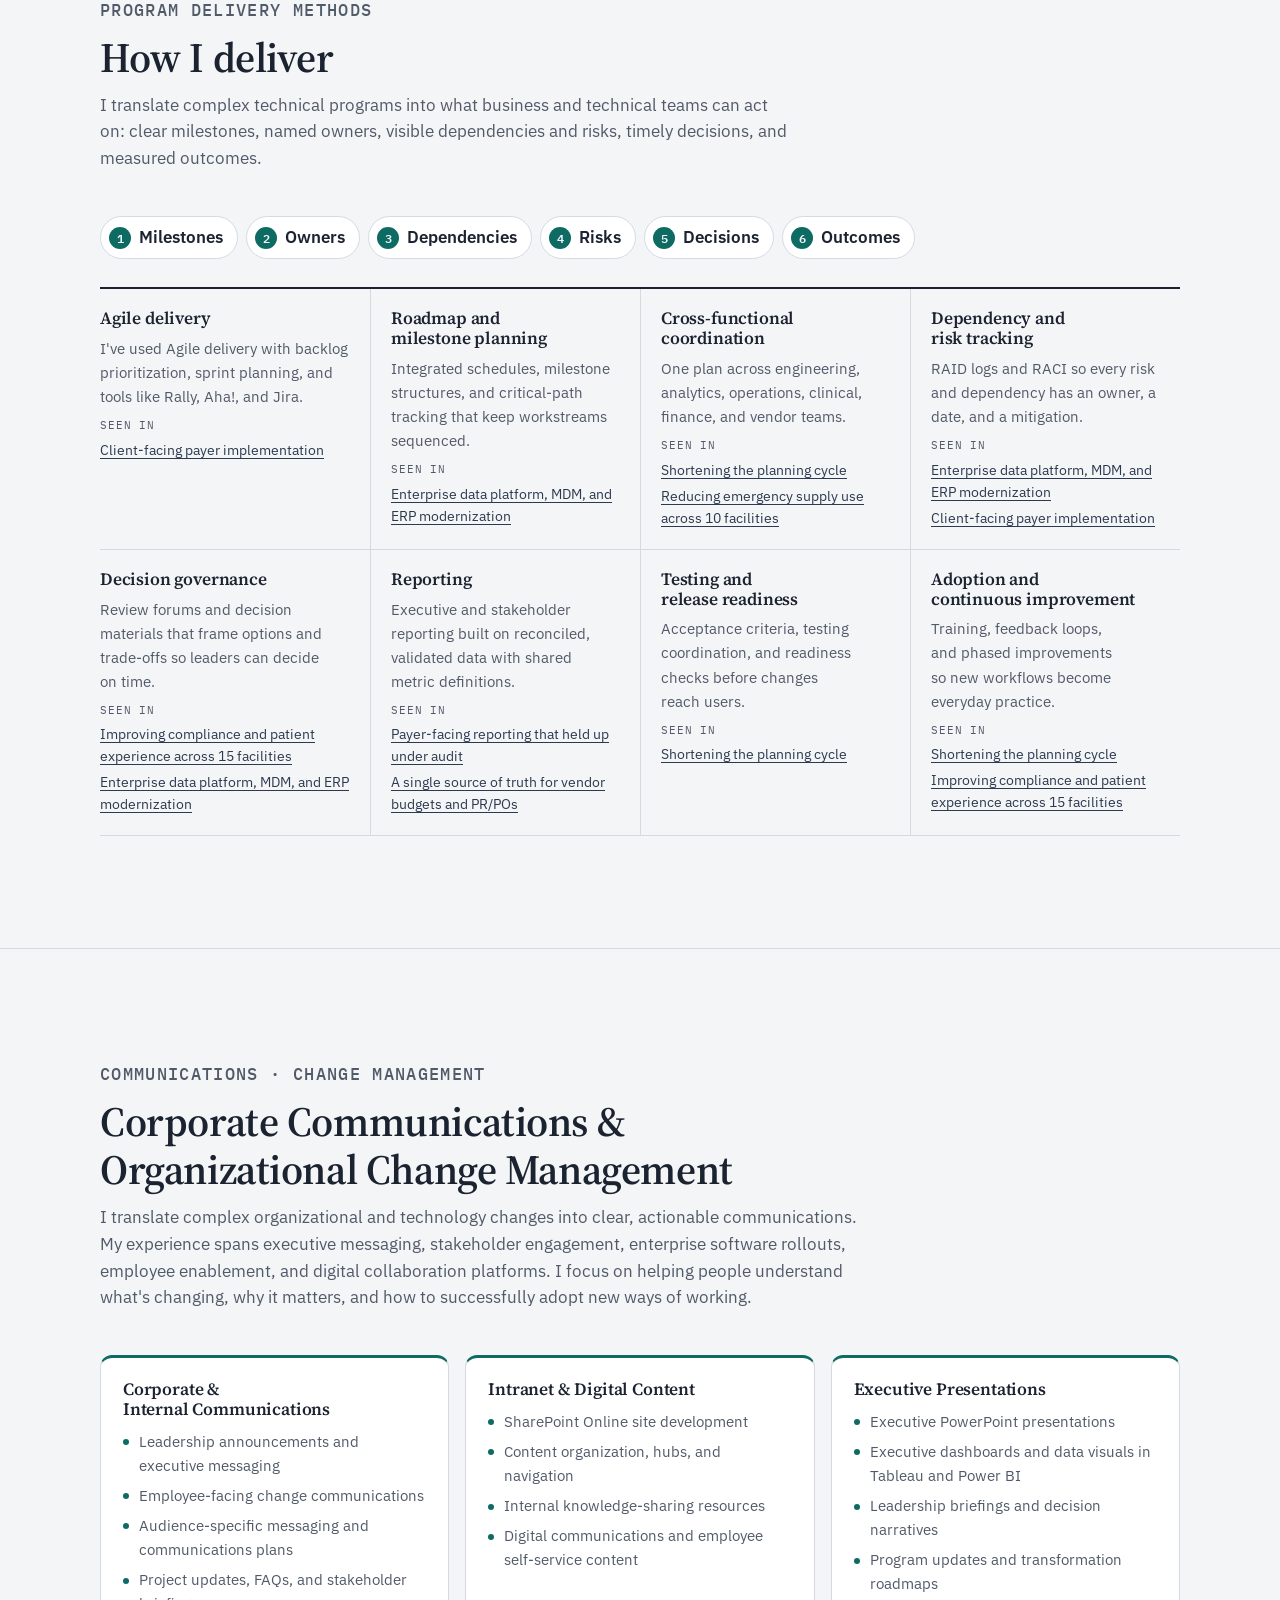
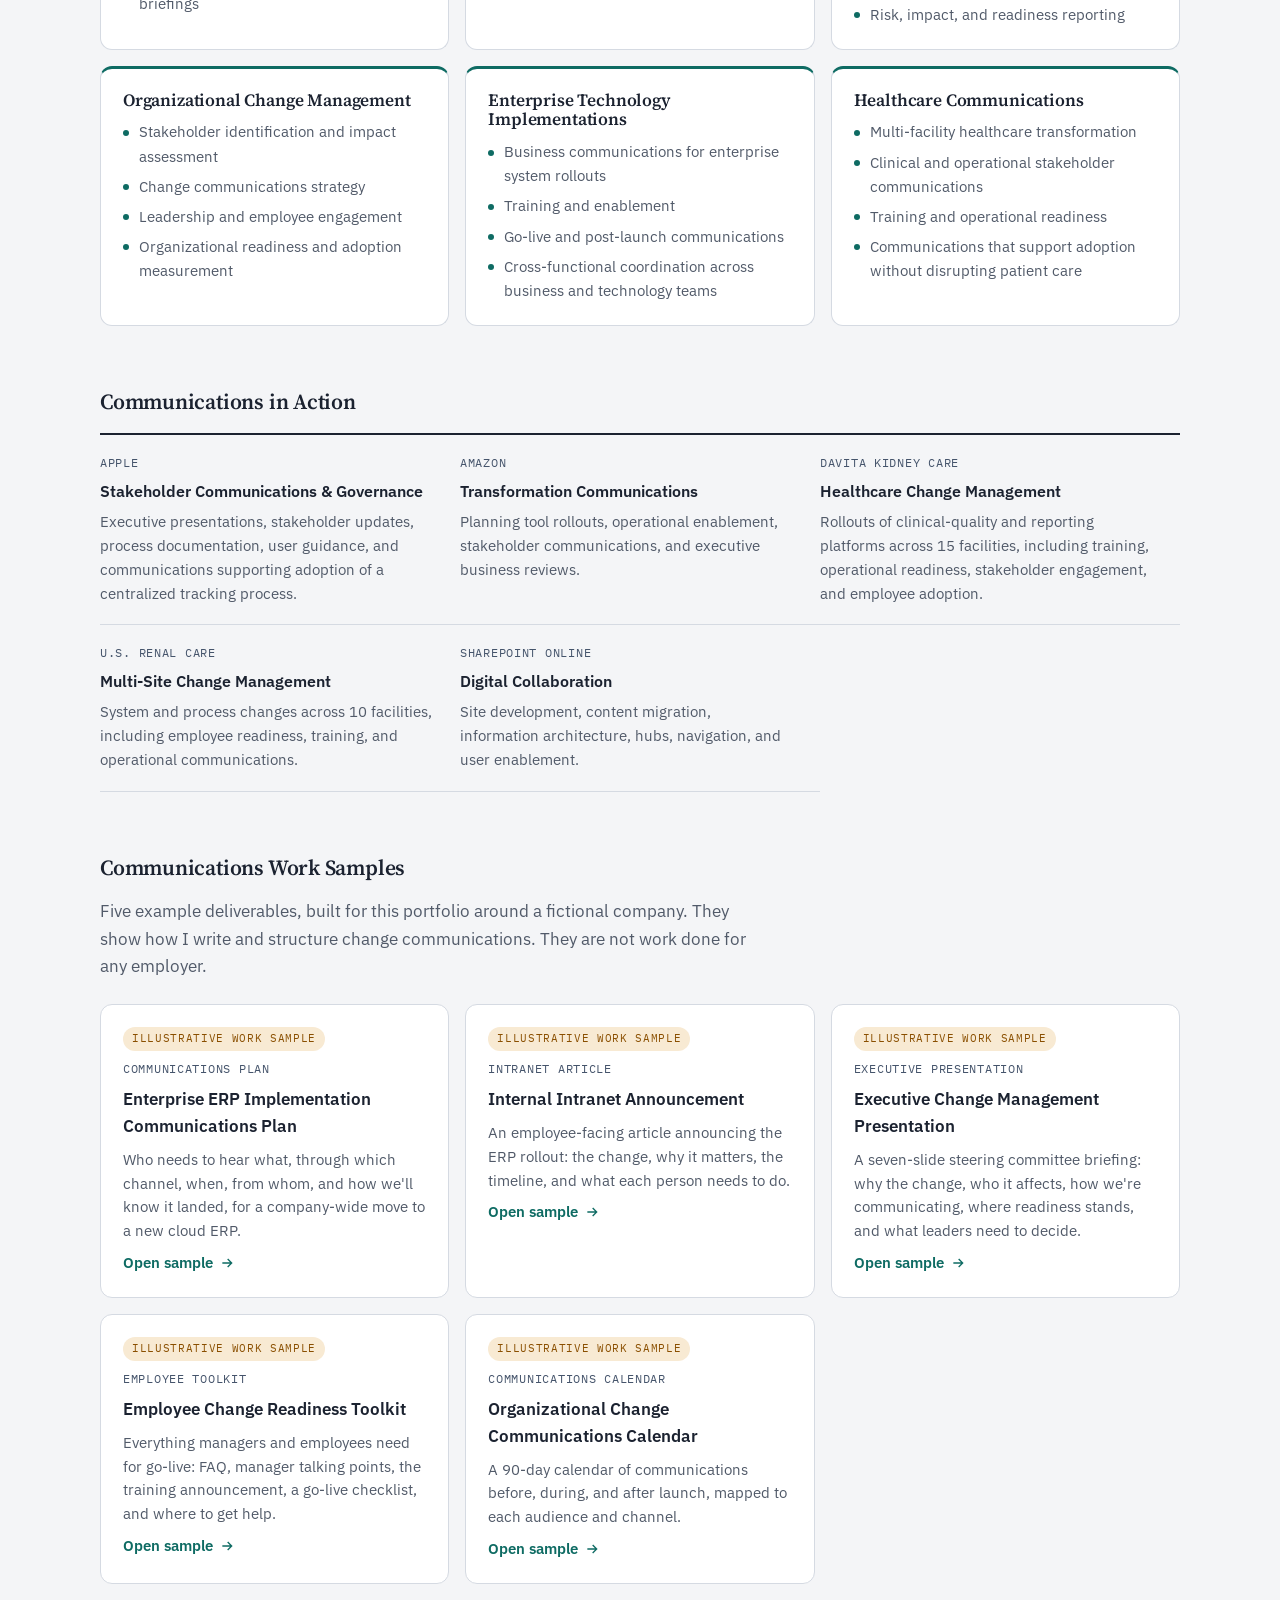
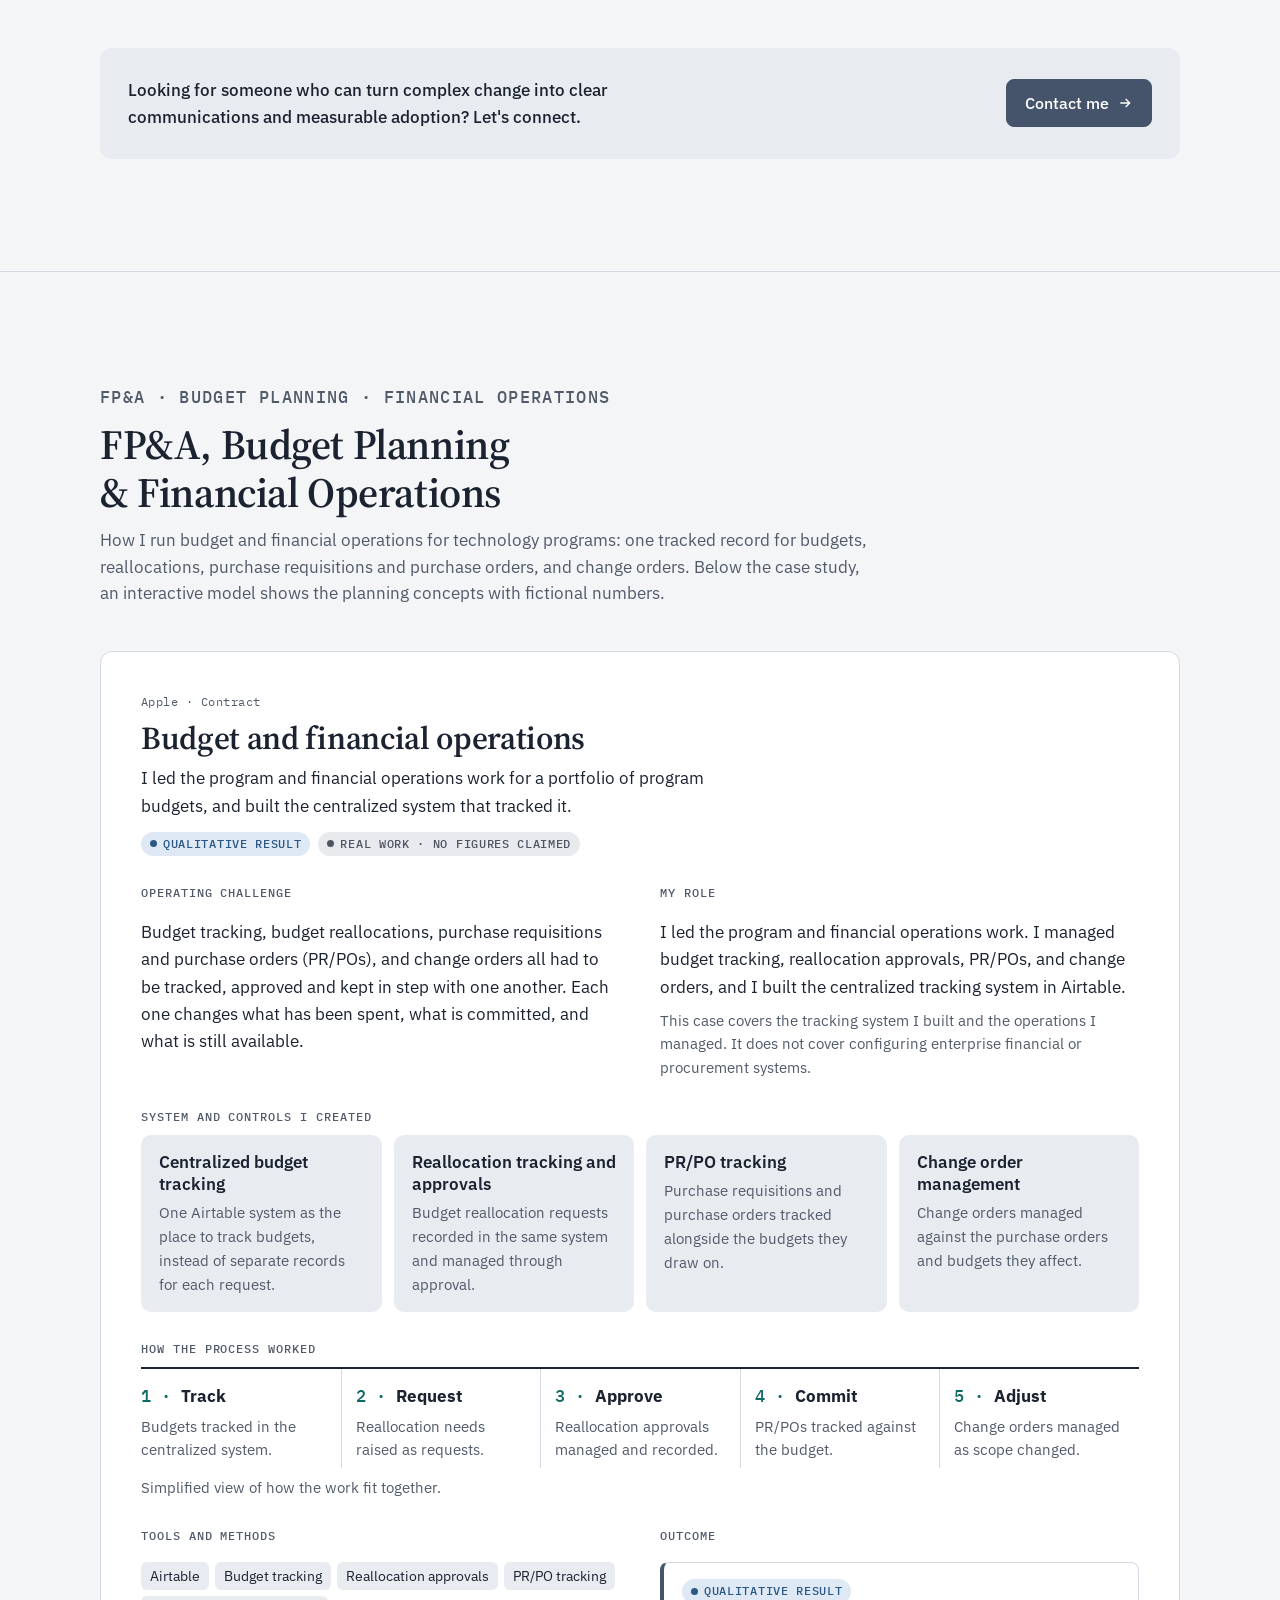
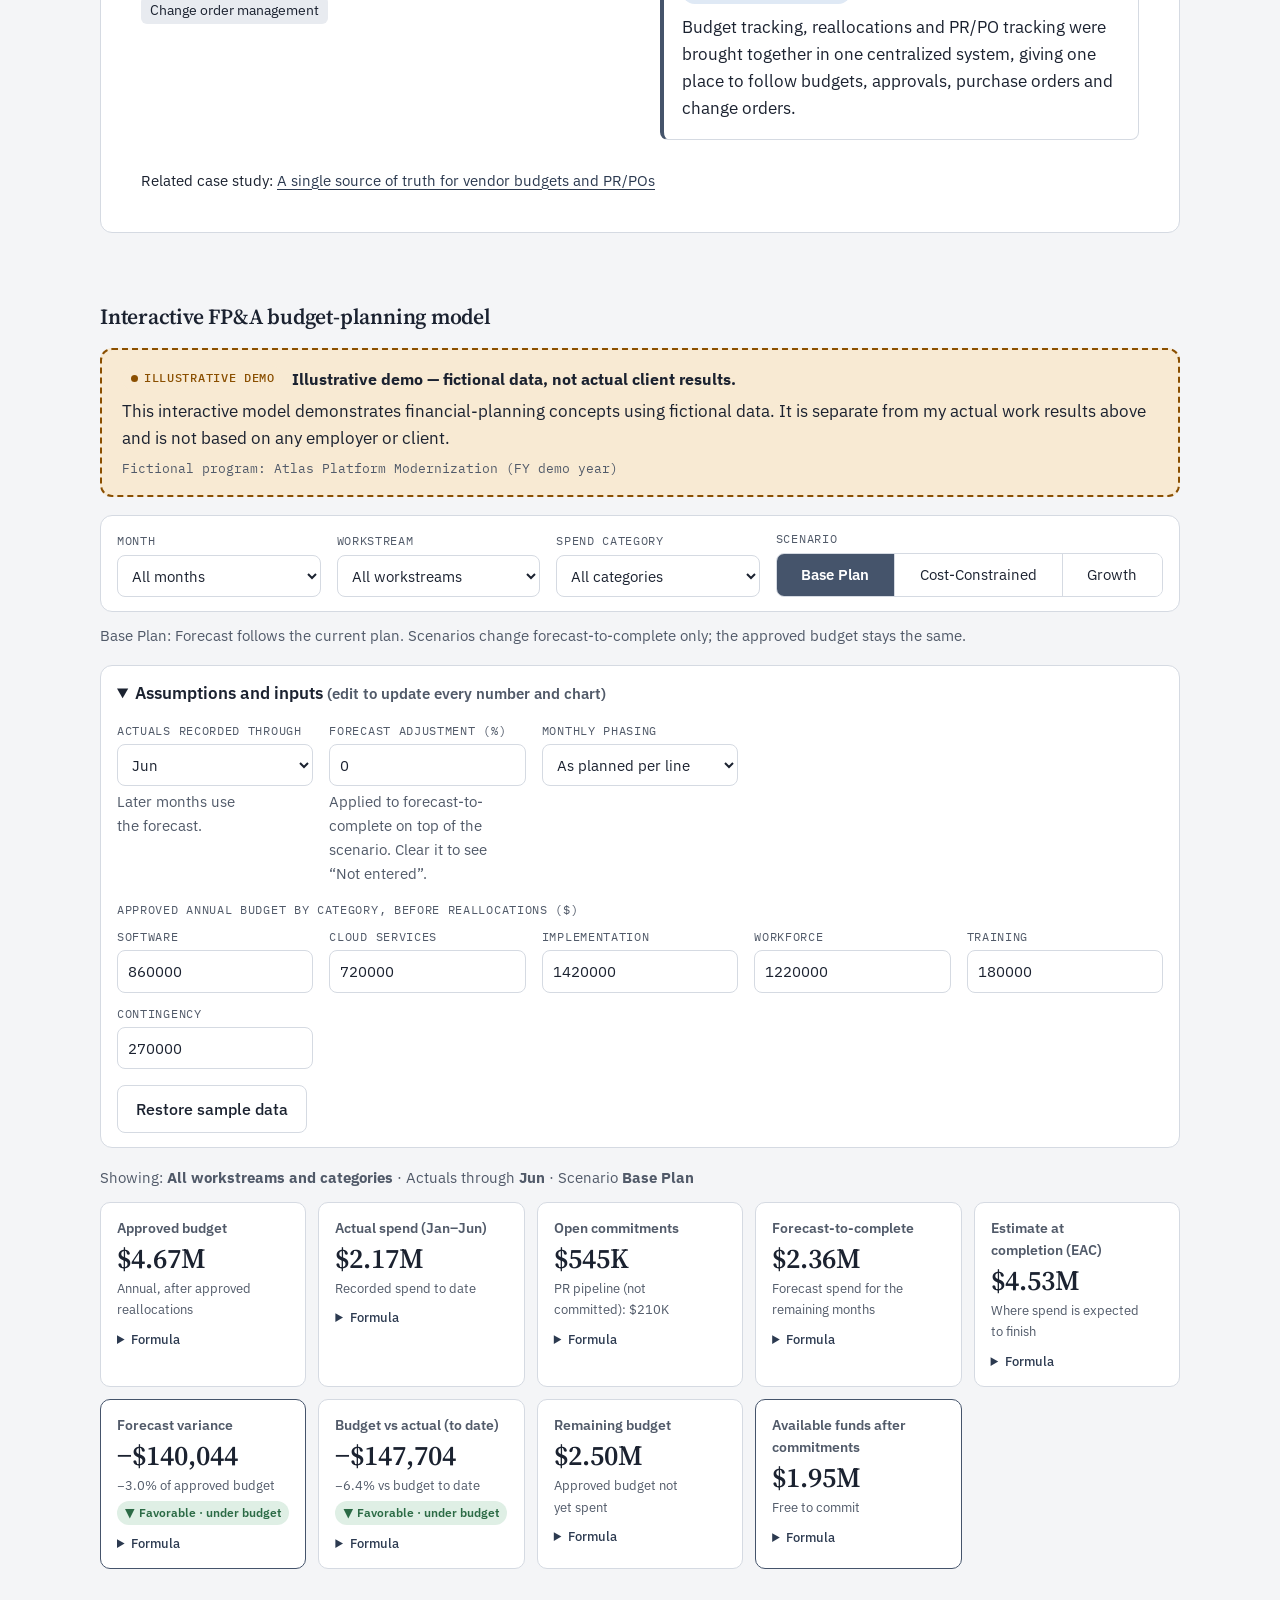
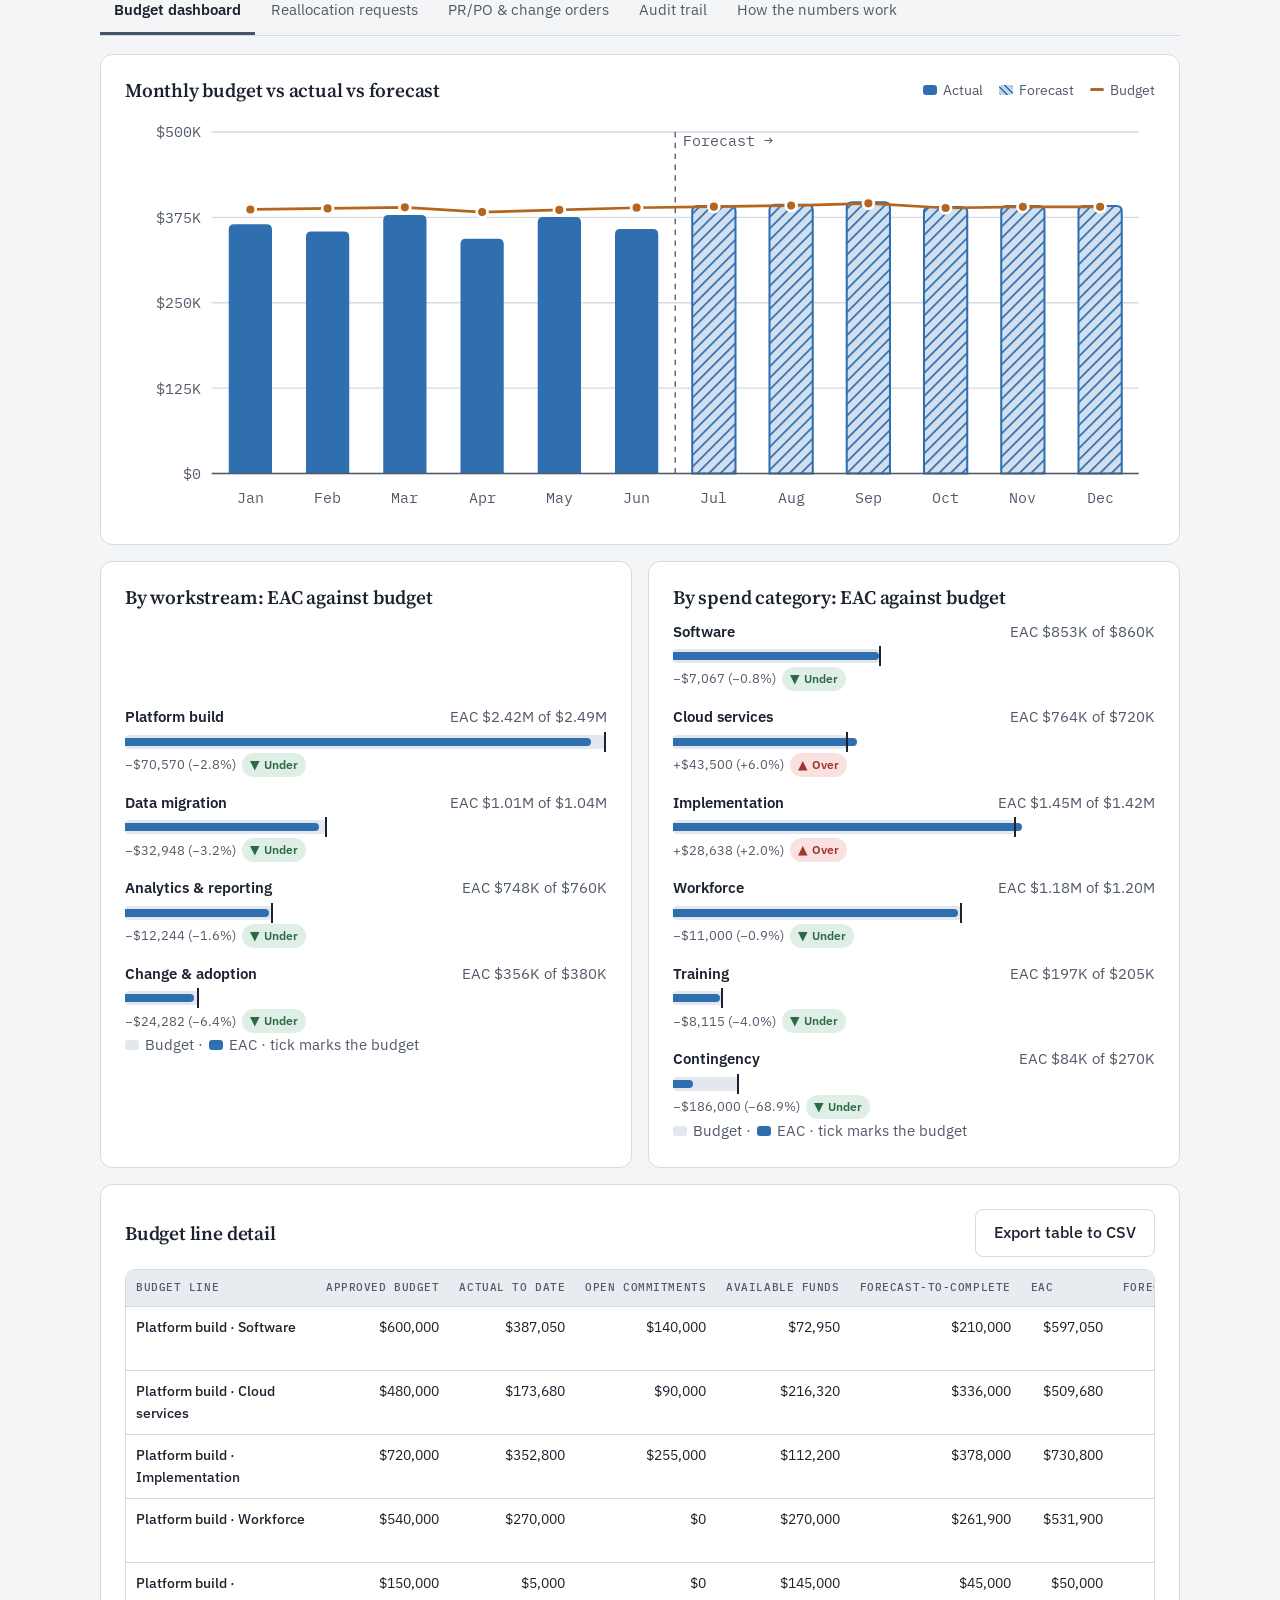
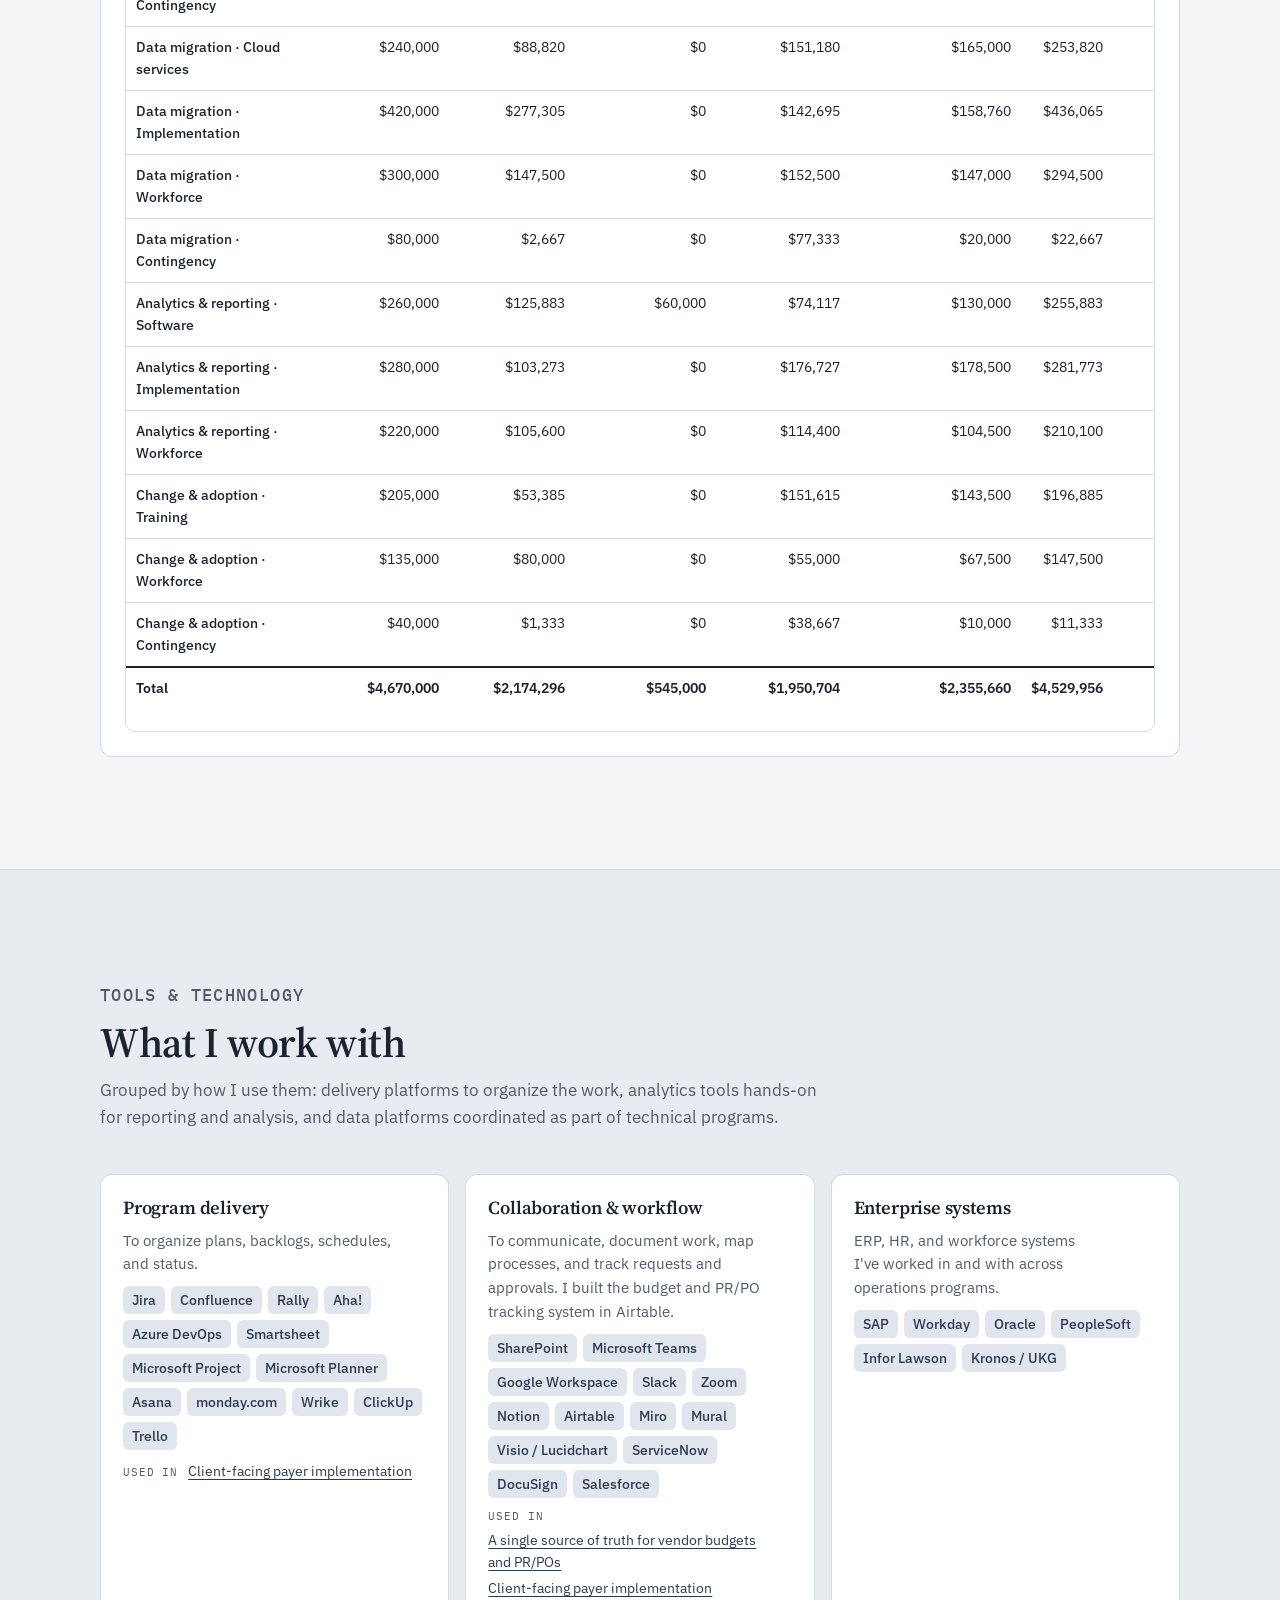
==== commit 9087c2d3: "Align experience titles and Business Systems cards with Starbucks profile text (for review) Co-Autho" ====
--- a/index.html
+++ b/index.html
@@ -5,7 +5,7 @@
   <meta name="viewport" content="width=device-width, initial-scale=1, viewport-fit=cover">
   <meta name="description" content="Jeanne Rather, program and operations leader connecting operations, technology, and data. Case studies with verified results, FP&amp;A and budget operations, tools, and projects.">
   <link rel="icon" href="favicon.svg" type="image/svg+xml">
-  <link rel="stylesheet" href="styles.css?v=1792620912">
+  <link rel="stylesheet" href="styles.css?v=1792621138">
 <!-- PAGE START -->
 <title>Jeanne Rather Portfolio</title>
 <link rel="preconnect" href="https://fonts.googleapis.com">
@@ -208,8 +208,8 @@
 <!-- SCRIPT SLOT -->
 <!-- PAGE END -->
 <script src="comms-samples.js?v=1792176963"></script>
-<script src="content.js?v=1792620912"></script>
-<script src="app.js?v=1792620912"></script>
+<script src="content.js?v=1792621138"></script>
+<script src="app.js?v=1792621138"></script>
 <script src="fpa-model.js?v=1792078669"></script>
 <script src="fpa-demo.js?v=1792078669"></script>
 </body>
--- a/styles.css
+++ b/styles.css
@@ -678,3 +678,4 @@
 @media (max-width: 1000px) { .biz-apple-grid { grid-template-columns: repeat(2, minmax(0, 1fr)); } }
 @media (max-width: 600px) { .biz-apple-grid { grid-template-columns: 1fr; } }
 .biz-part ul.tags { display: flex; padding-left: 0; gap: 6px; }
+.biz-role { font-size: 0.86rem; color: var(--muted); margin-top: -8px; }
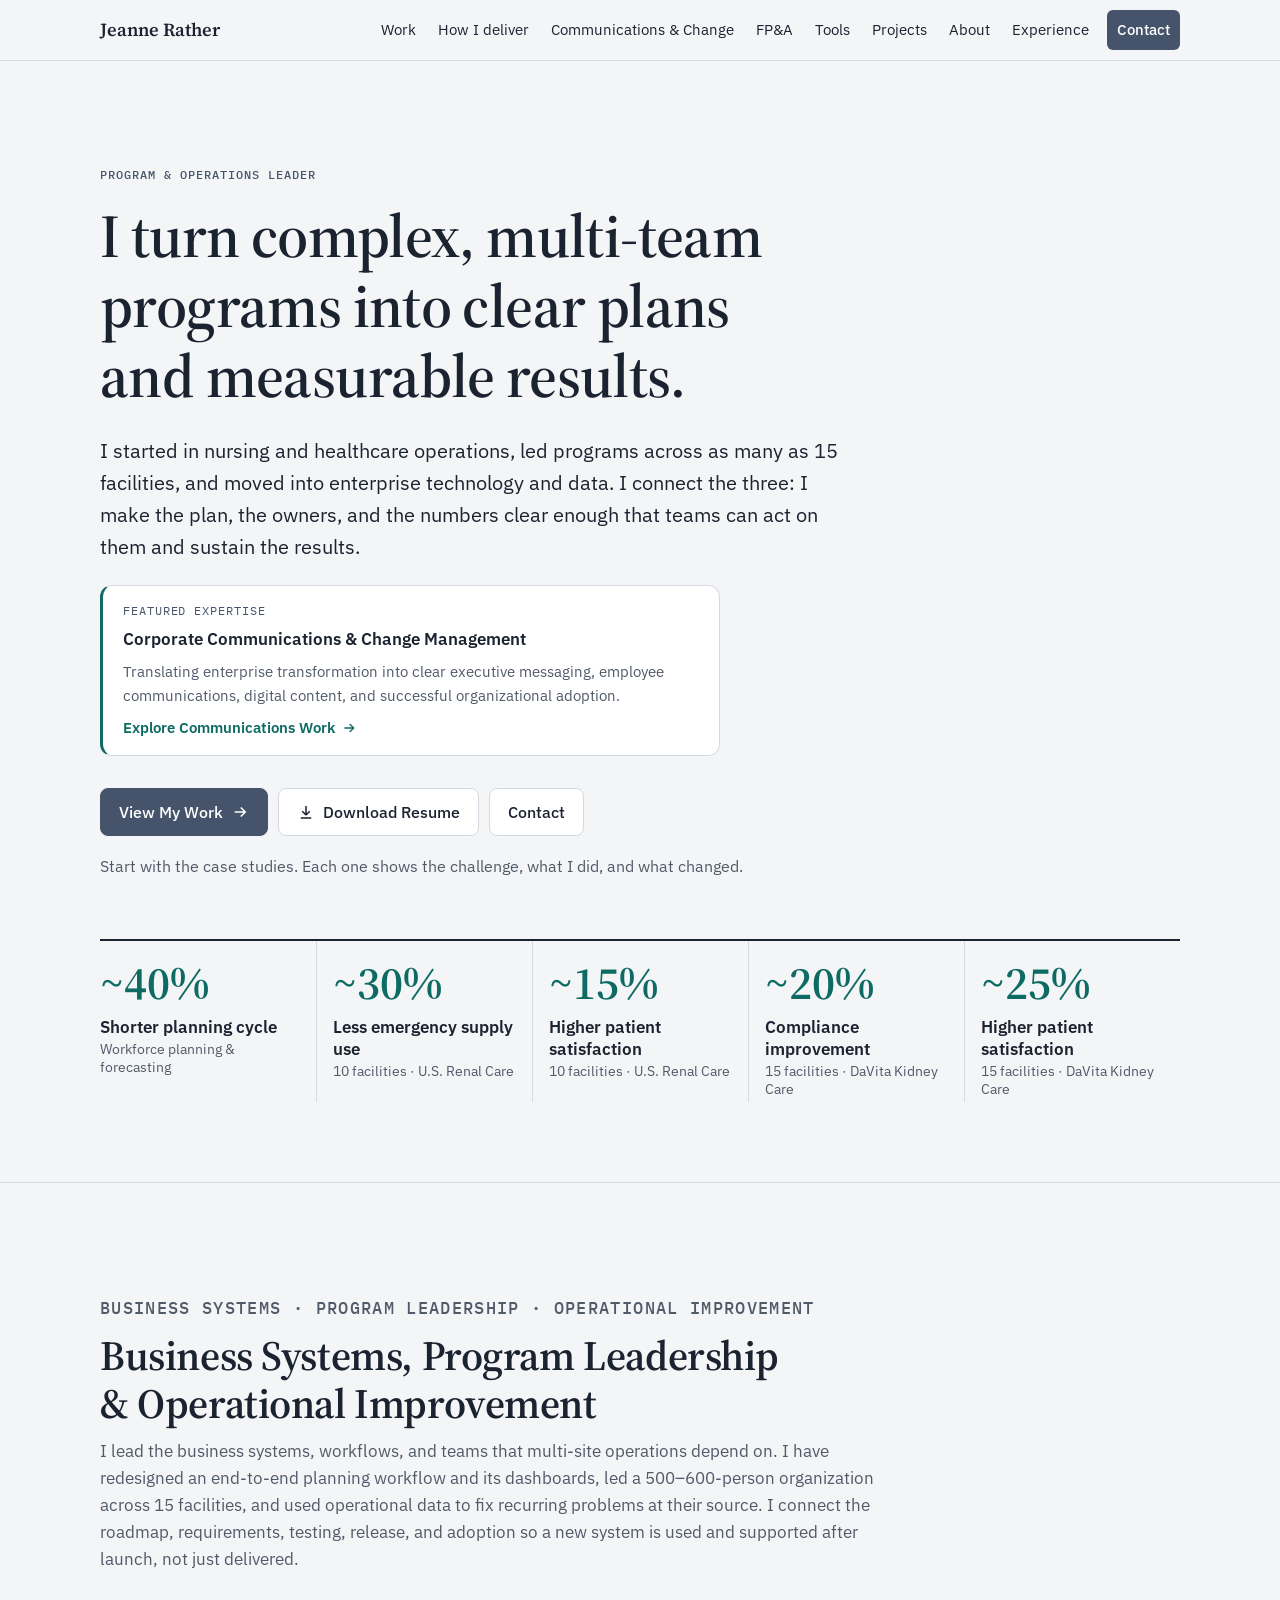
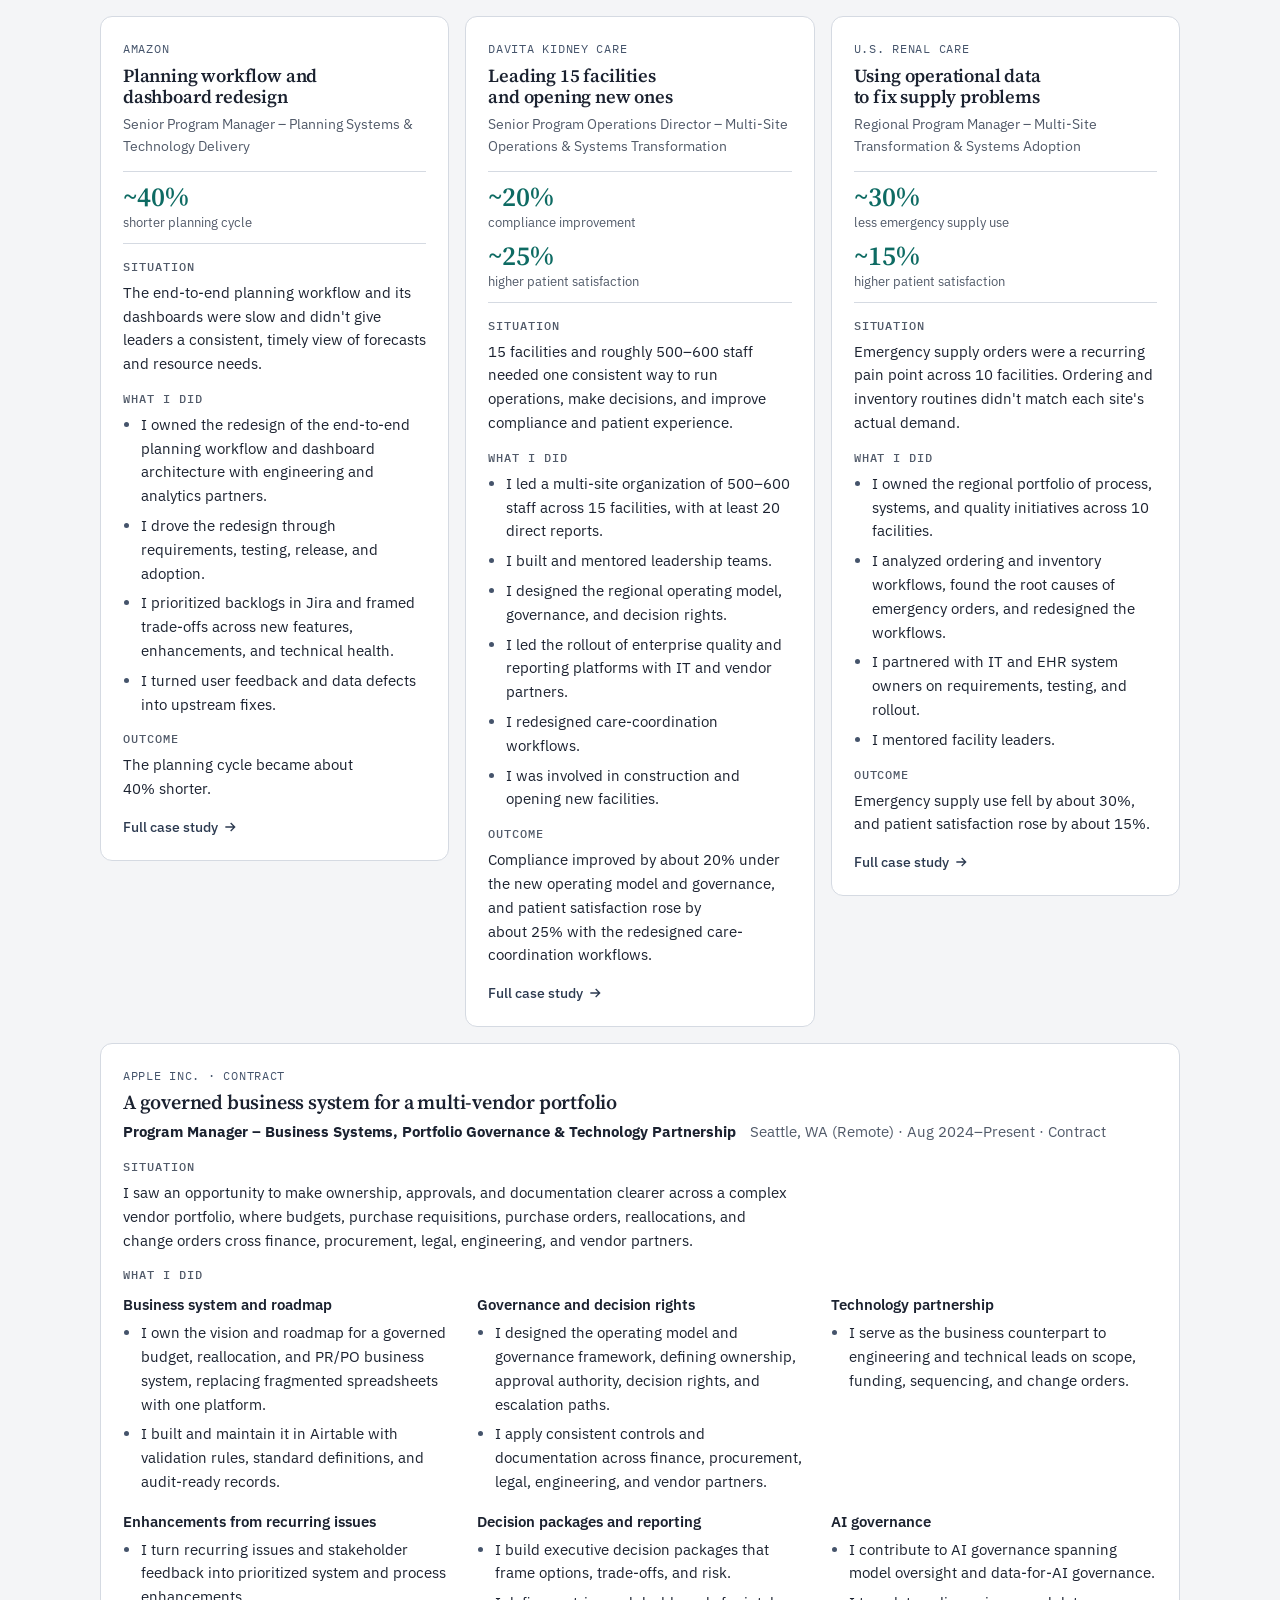
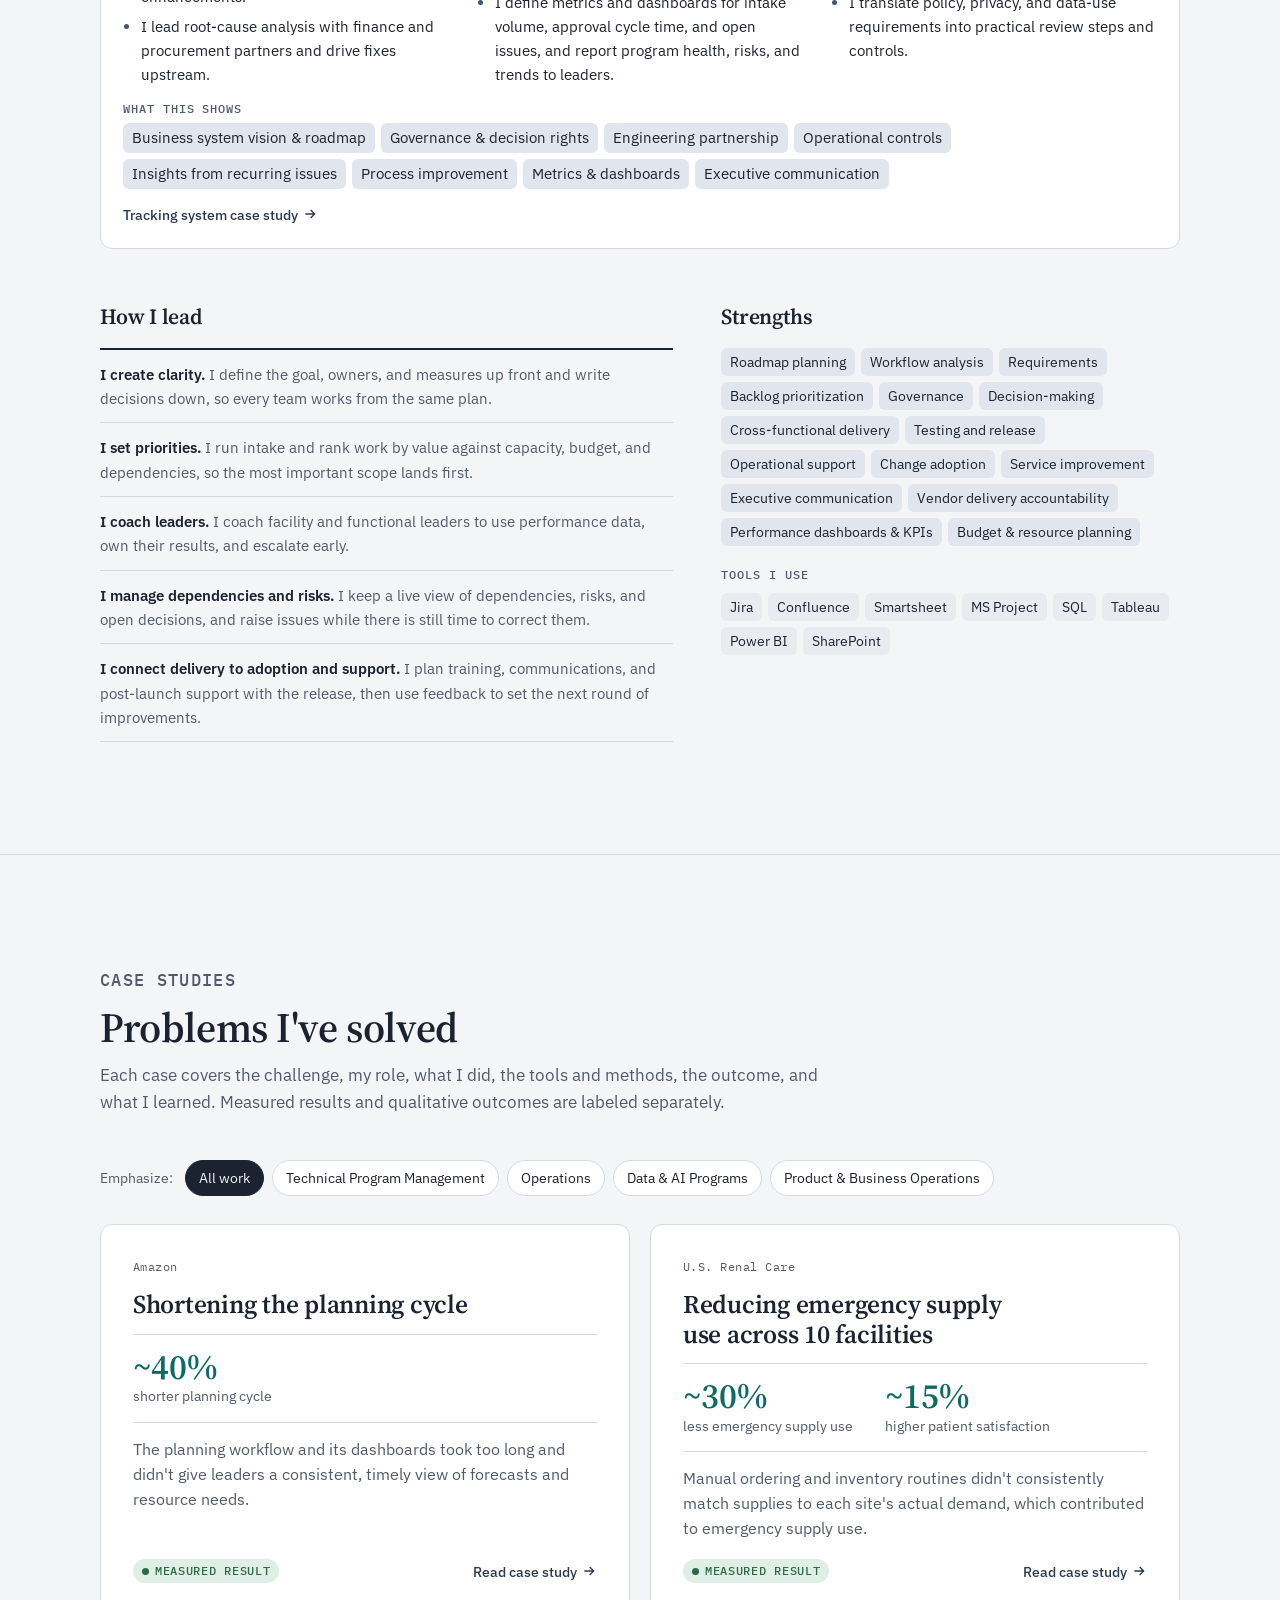
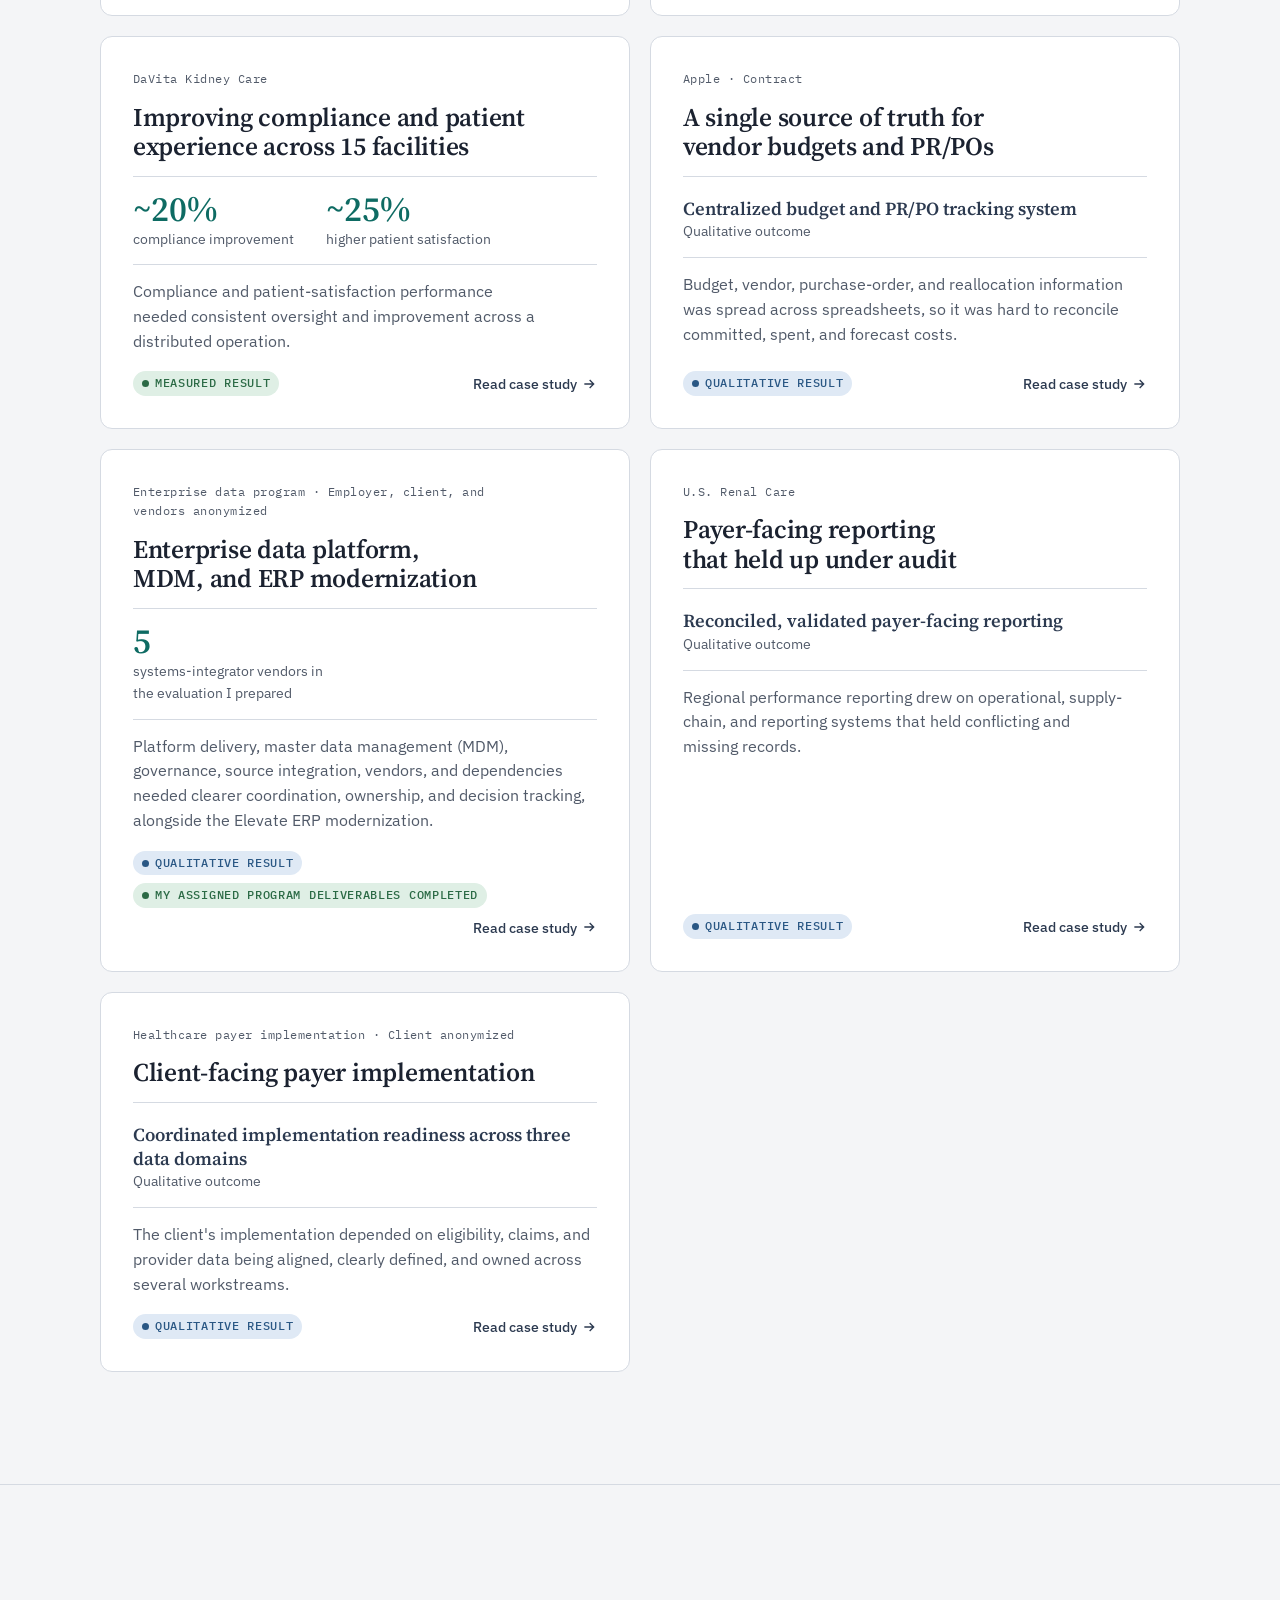
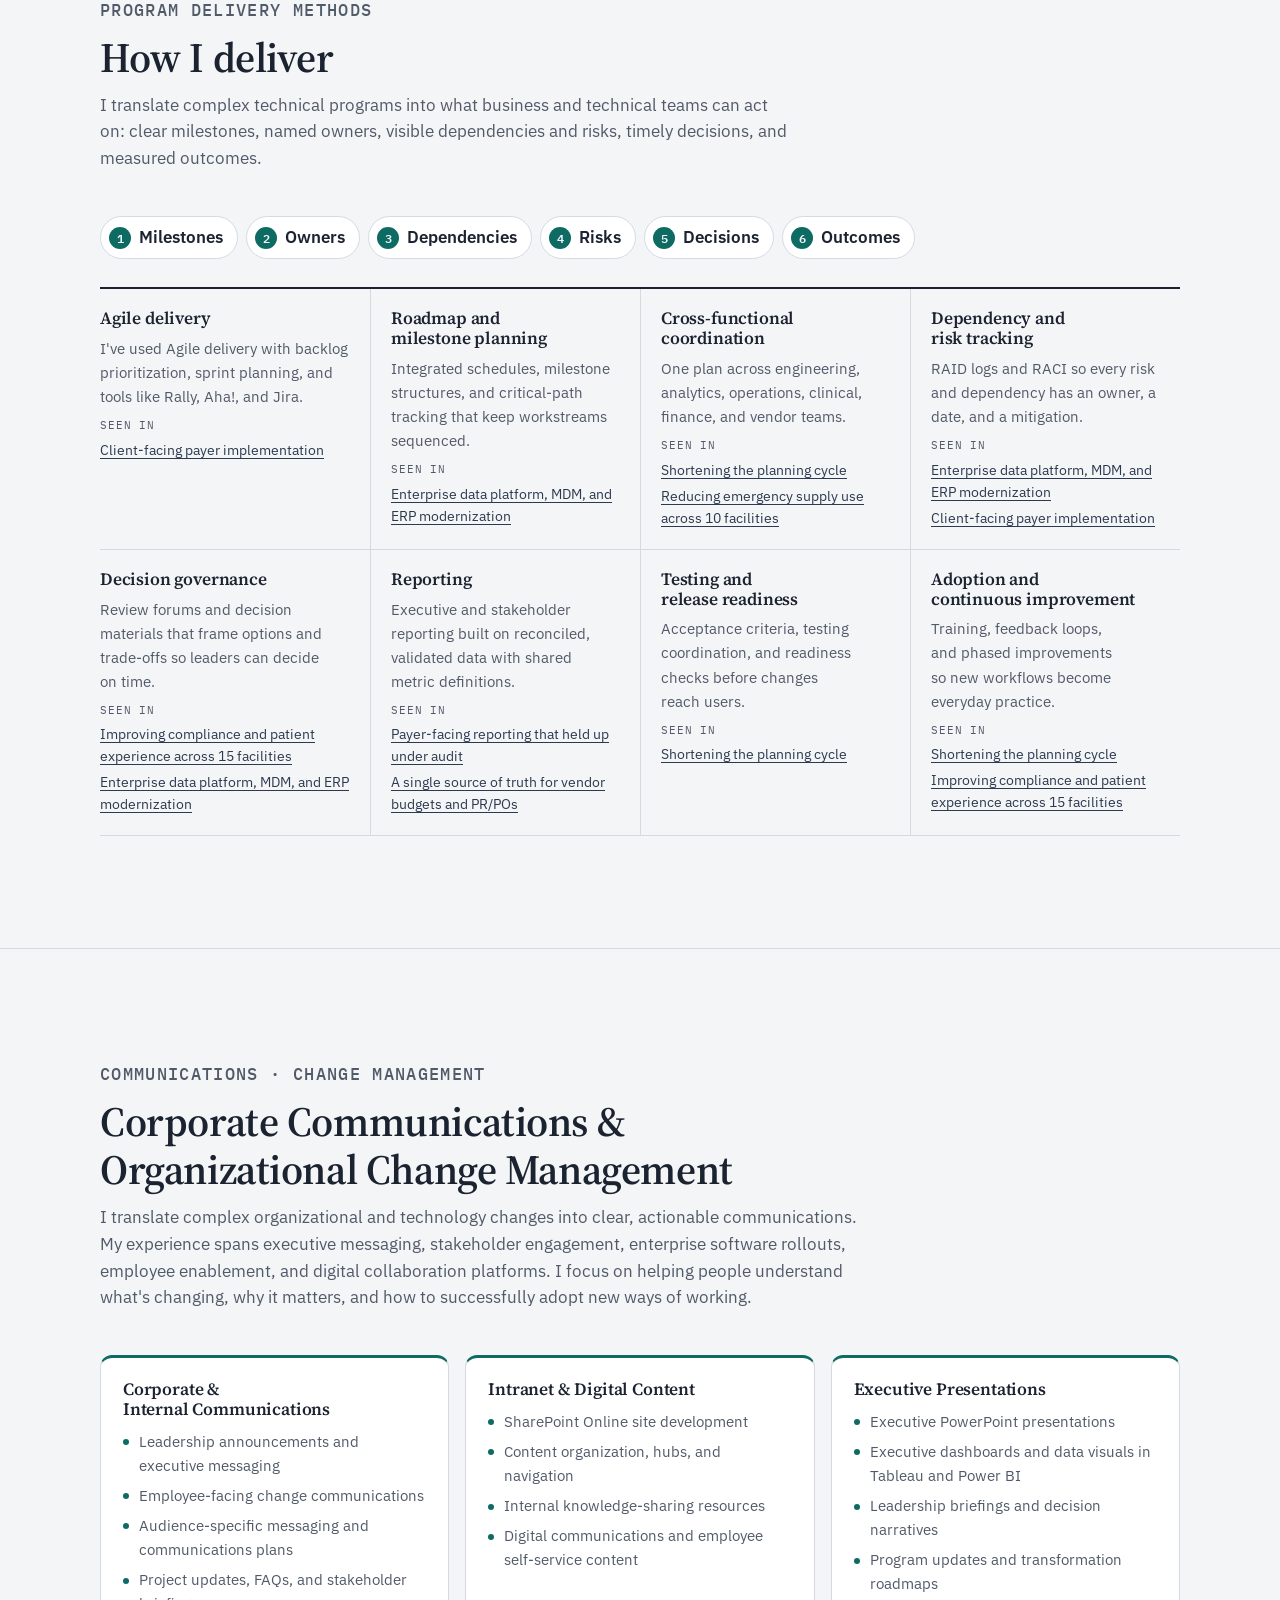
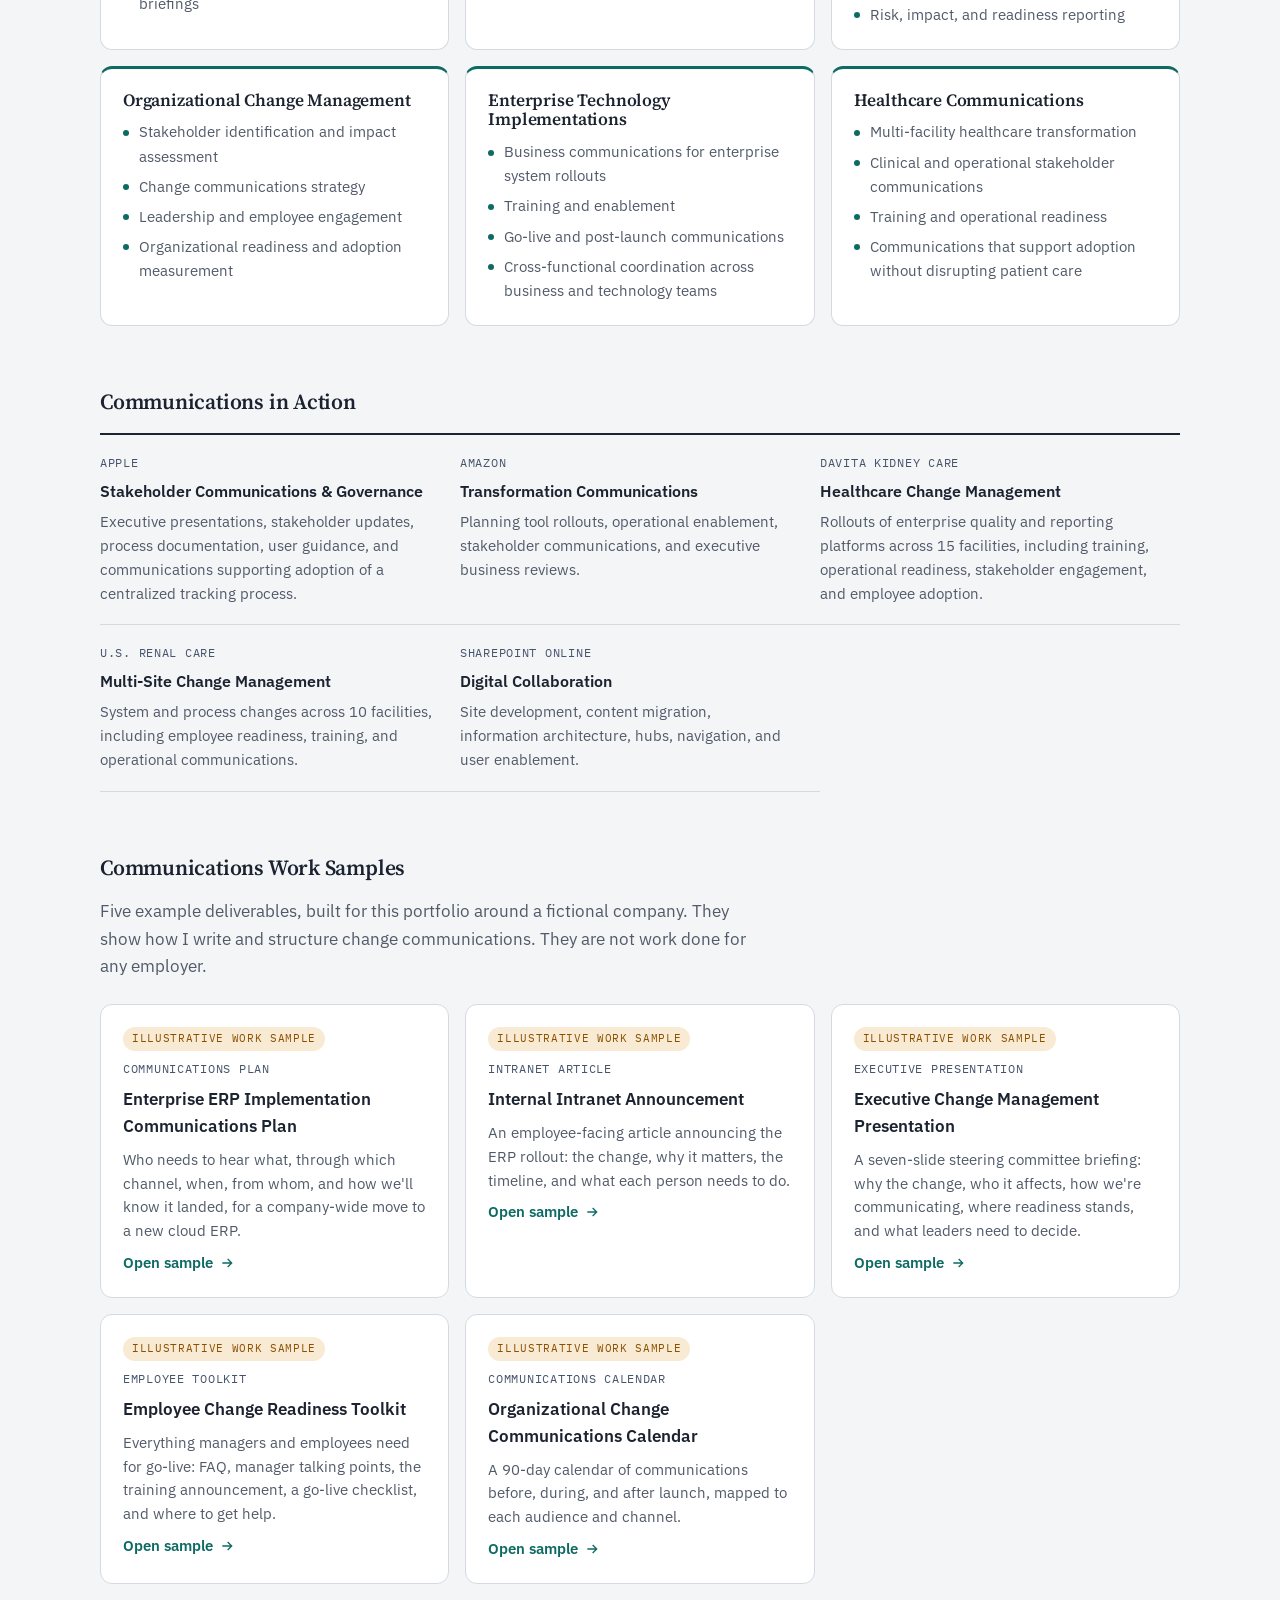
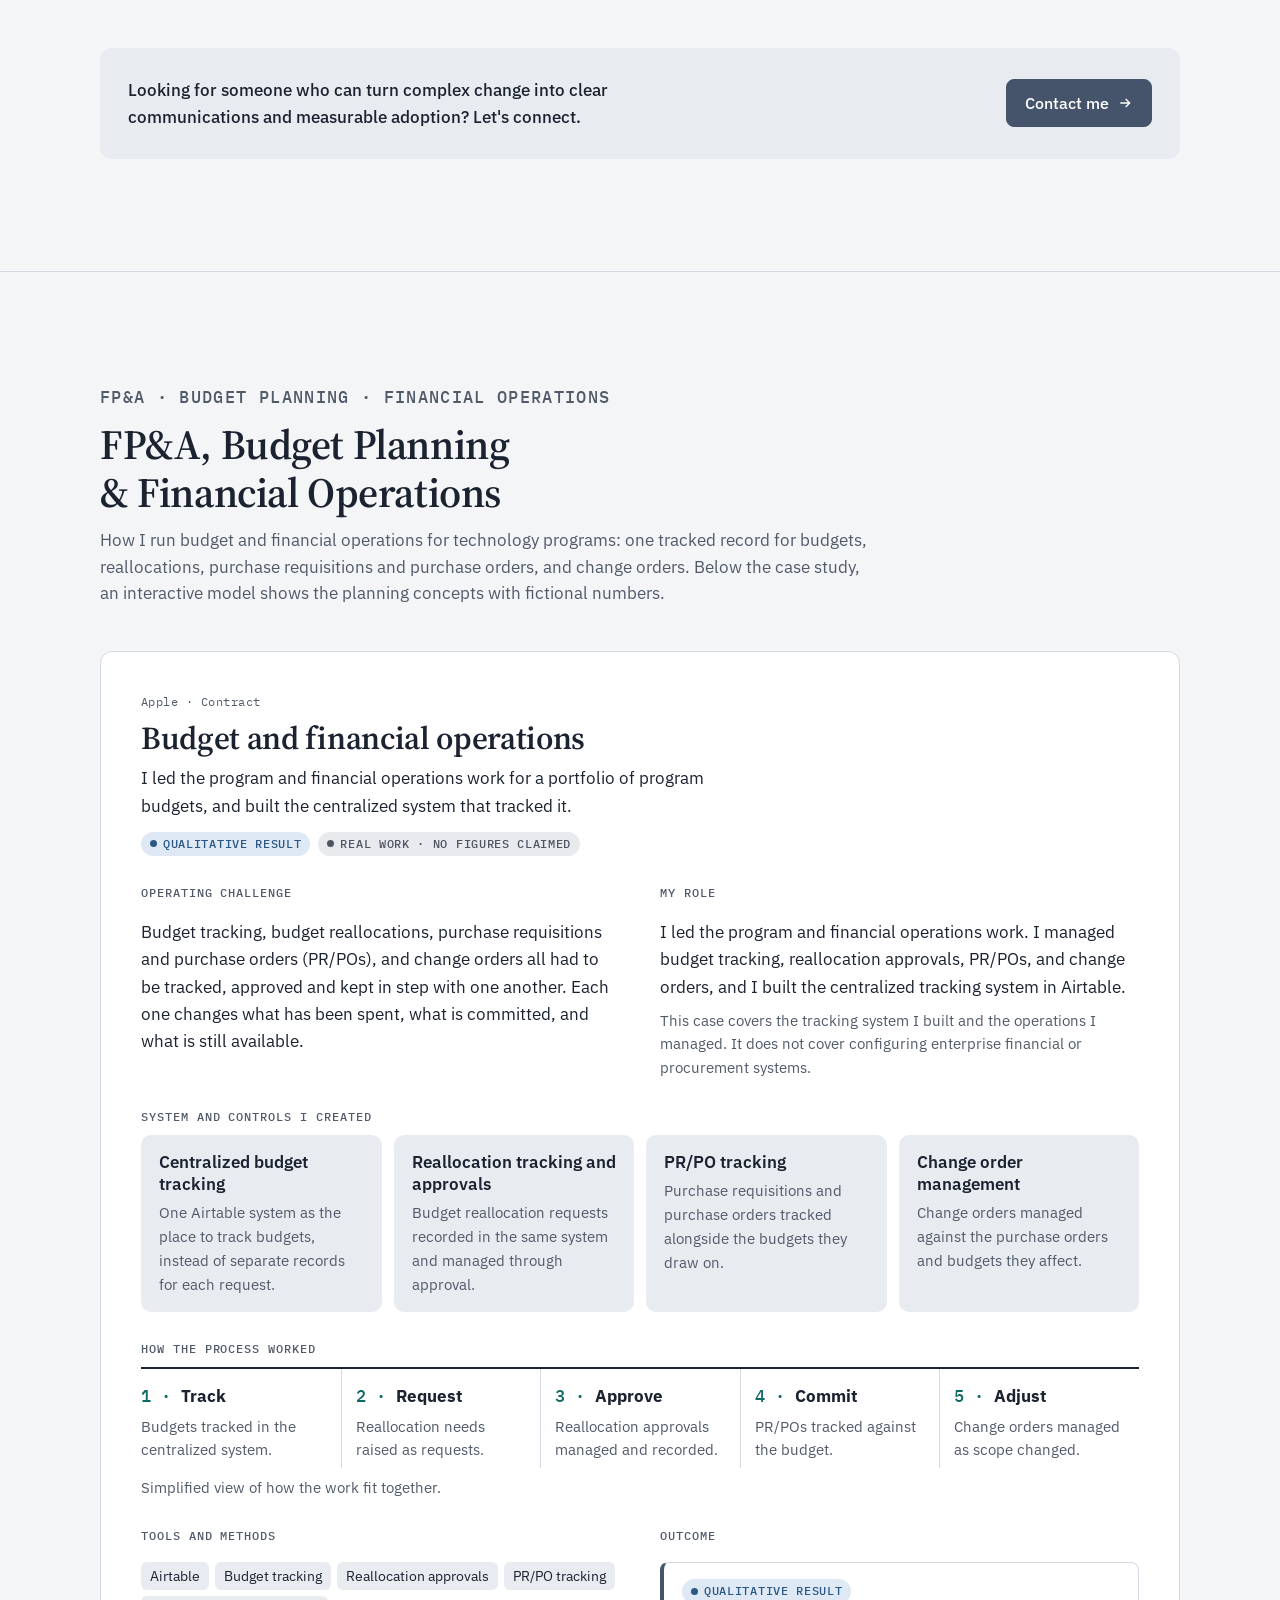
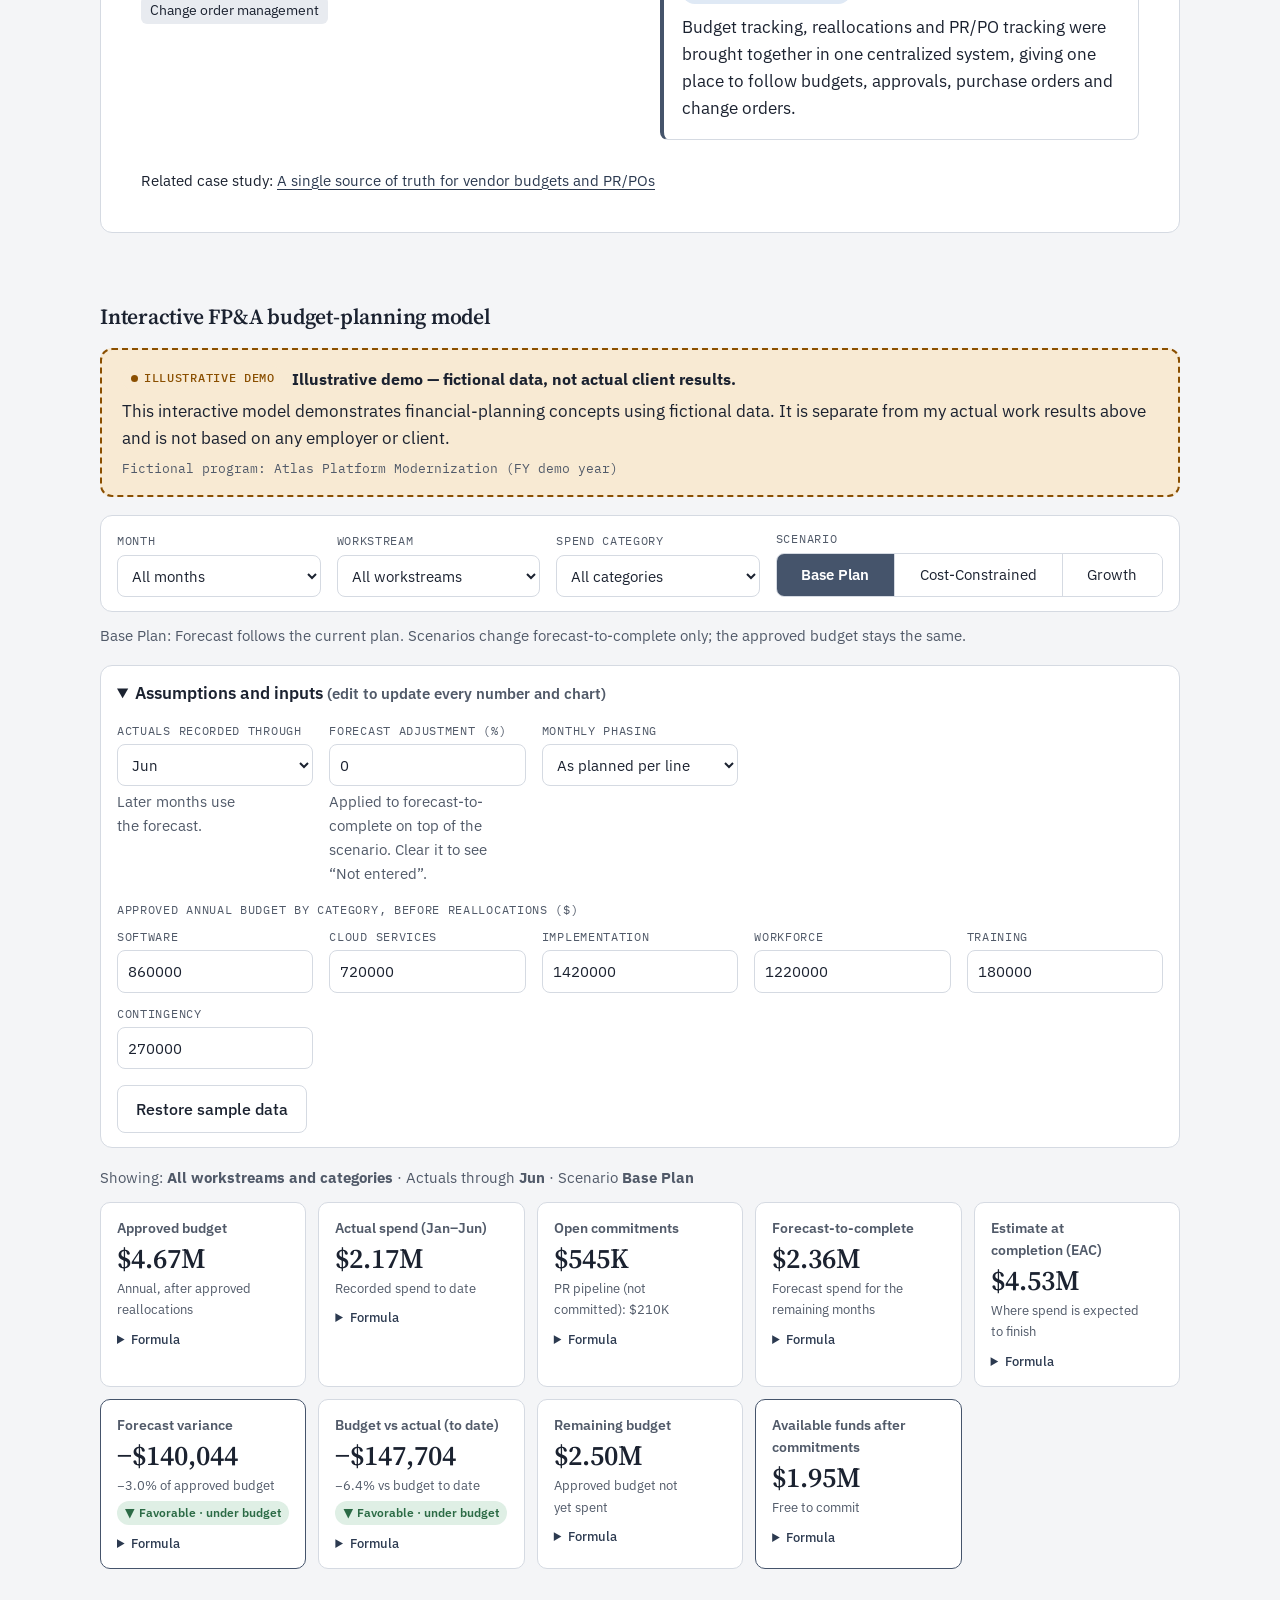
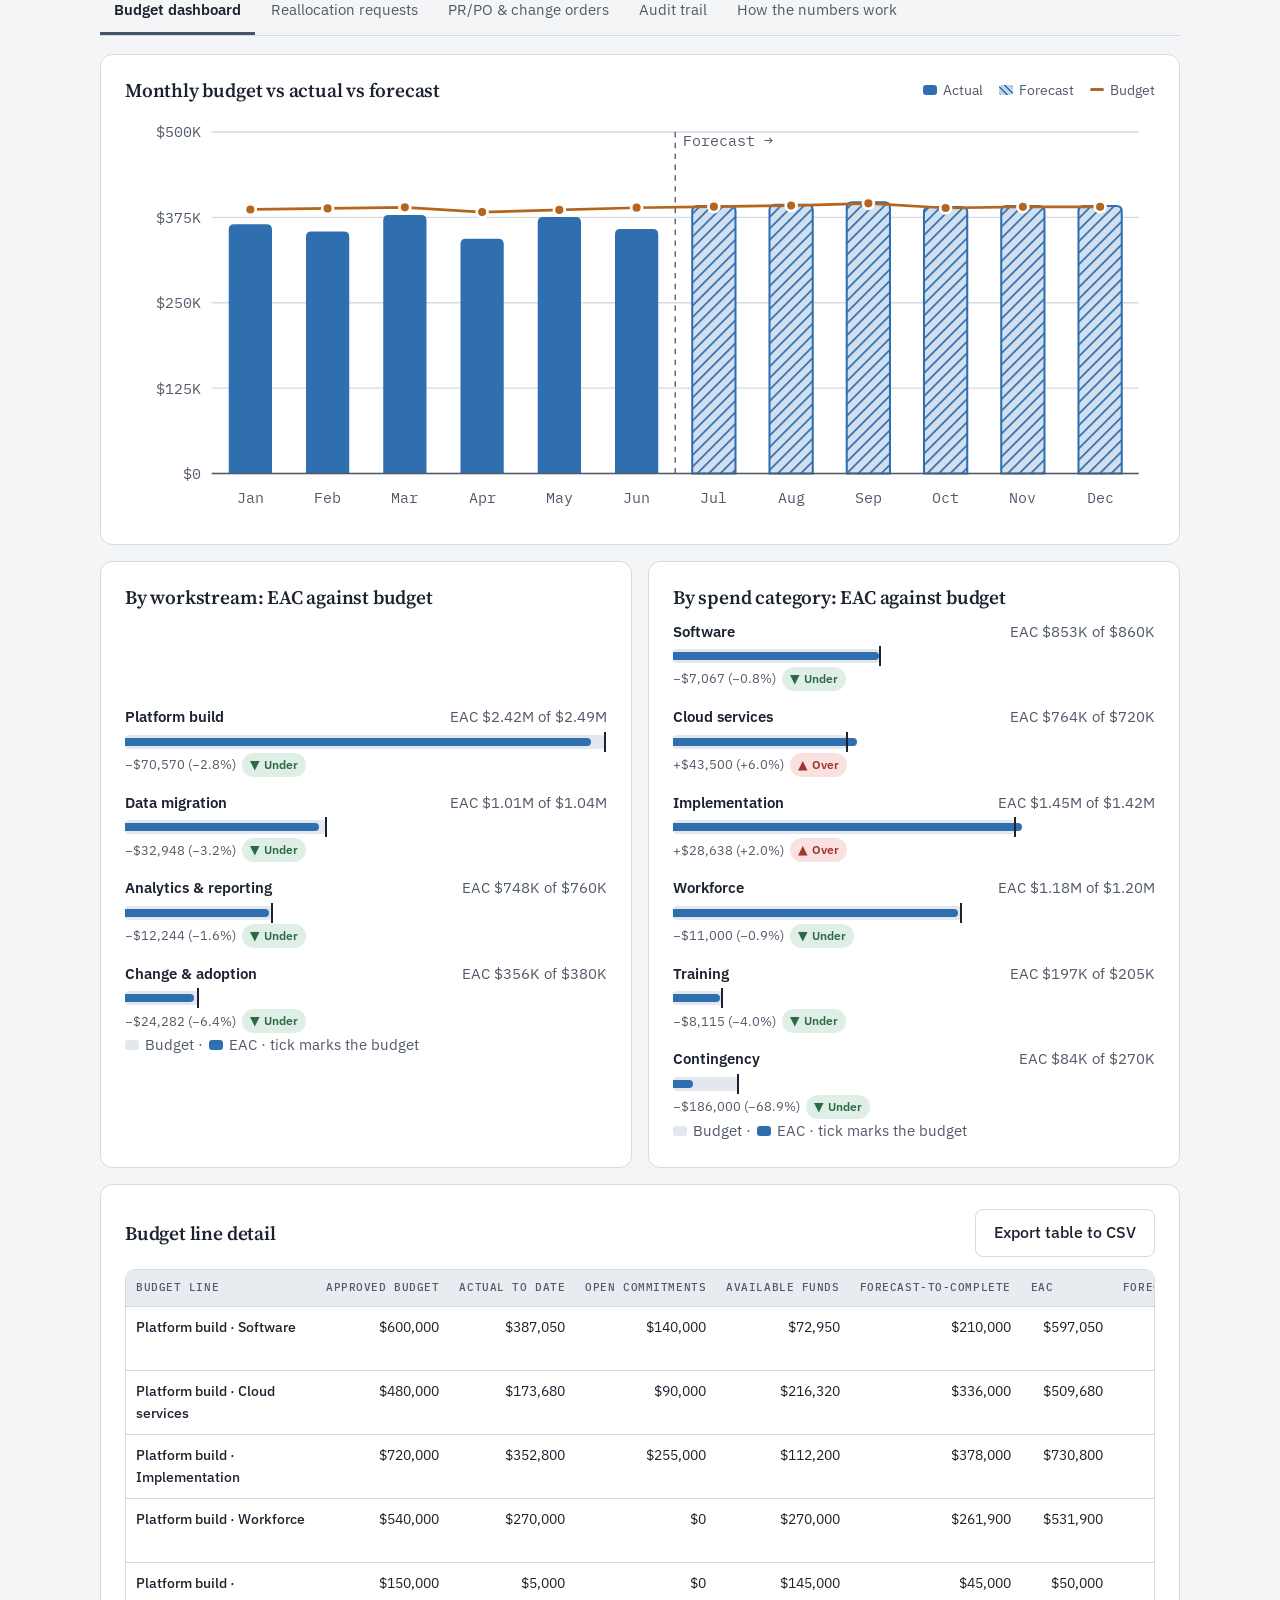
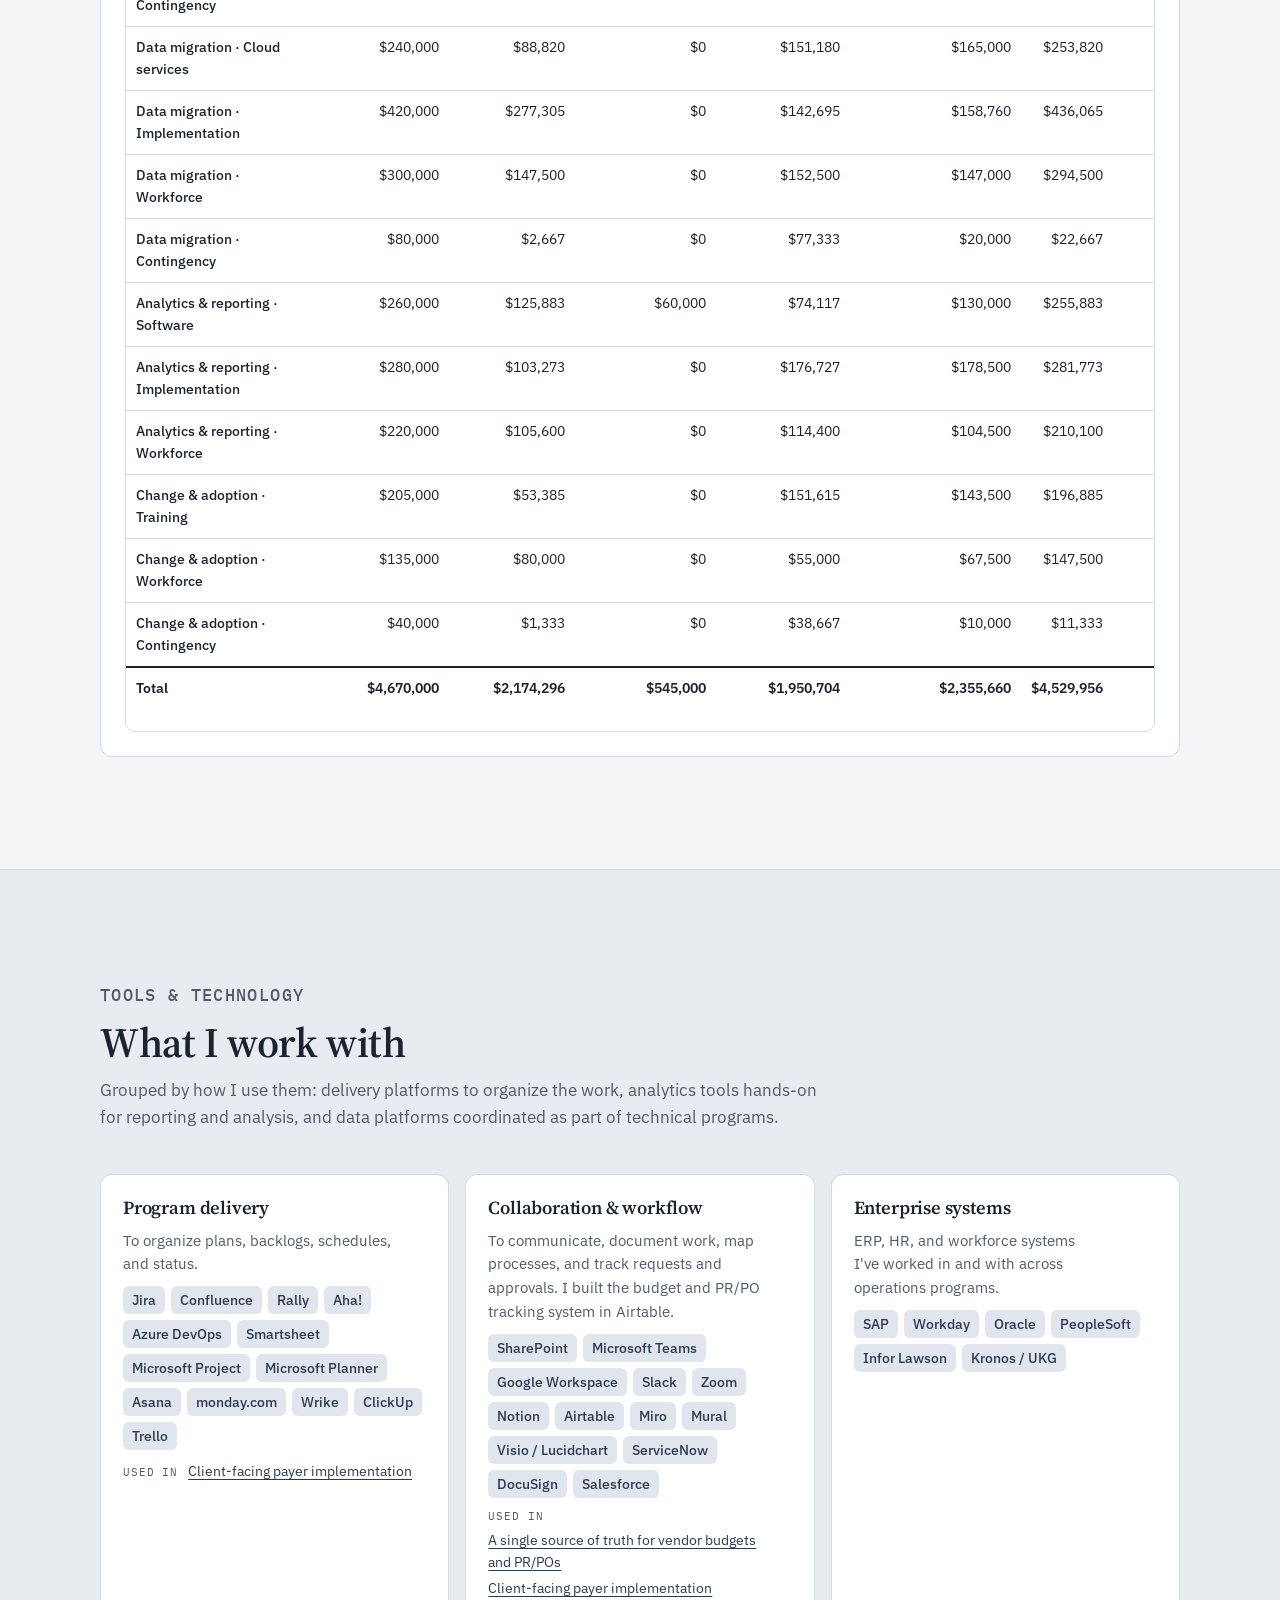
==== commit 4a80d991: "Communications in Action: DaVita wording matches Starbucks profile (for review) Co-Authored-By: Clau" ====
--- a/index.html
+++ b/index.html
@@ -5,7 +5,7 @@
   <meta name="viewport" content="width=device-width, initial-scale=1, viewport-fit=cover">
   <meta name="description" content="Jeanne Rather, program and operations leader connecting operations, technology, and data. Case studies with verified results, FP&amp;A and budget operations, tools, and projects.">
   <link rel="icon" href="favicon.svg" type="image/svg+xml">
-  <link rel="stylesheet" href="styles.css?v=1792621138">
+  <link rel="stylesheet" href="styles.css?v=1792621236">
 <!-- PAGE START -->
 <title>Jeanne Rather Portfolio</title>
 <link rel="preconnect" href="https://fonts.googleapis.com">
@@ -208,8 +208,8 @@
 <!-- SCRIPT SLOT -->
 <!-- PAGE END -->
 <script src="comms-samples.js?v=1792176963"></script>
-<script src="content.js?v=1792621138"></script>
-<script src="app.js?v=1792621138"></script>
+<script src="content.js?v=1792621236"></script>
+<script src="app.js?v=1792621236"></script>
 <script src="fpa-model.js?v=1792078669"></script>
 <script src="fpa-demo.js?v=1792078669"></script>
 </body>
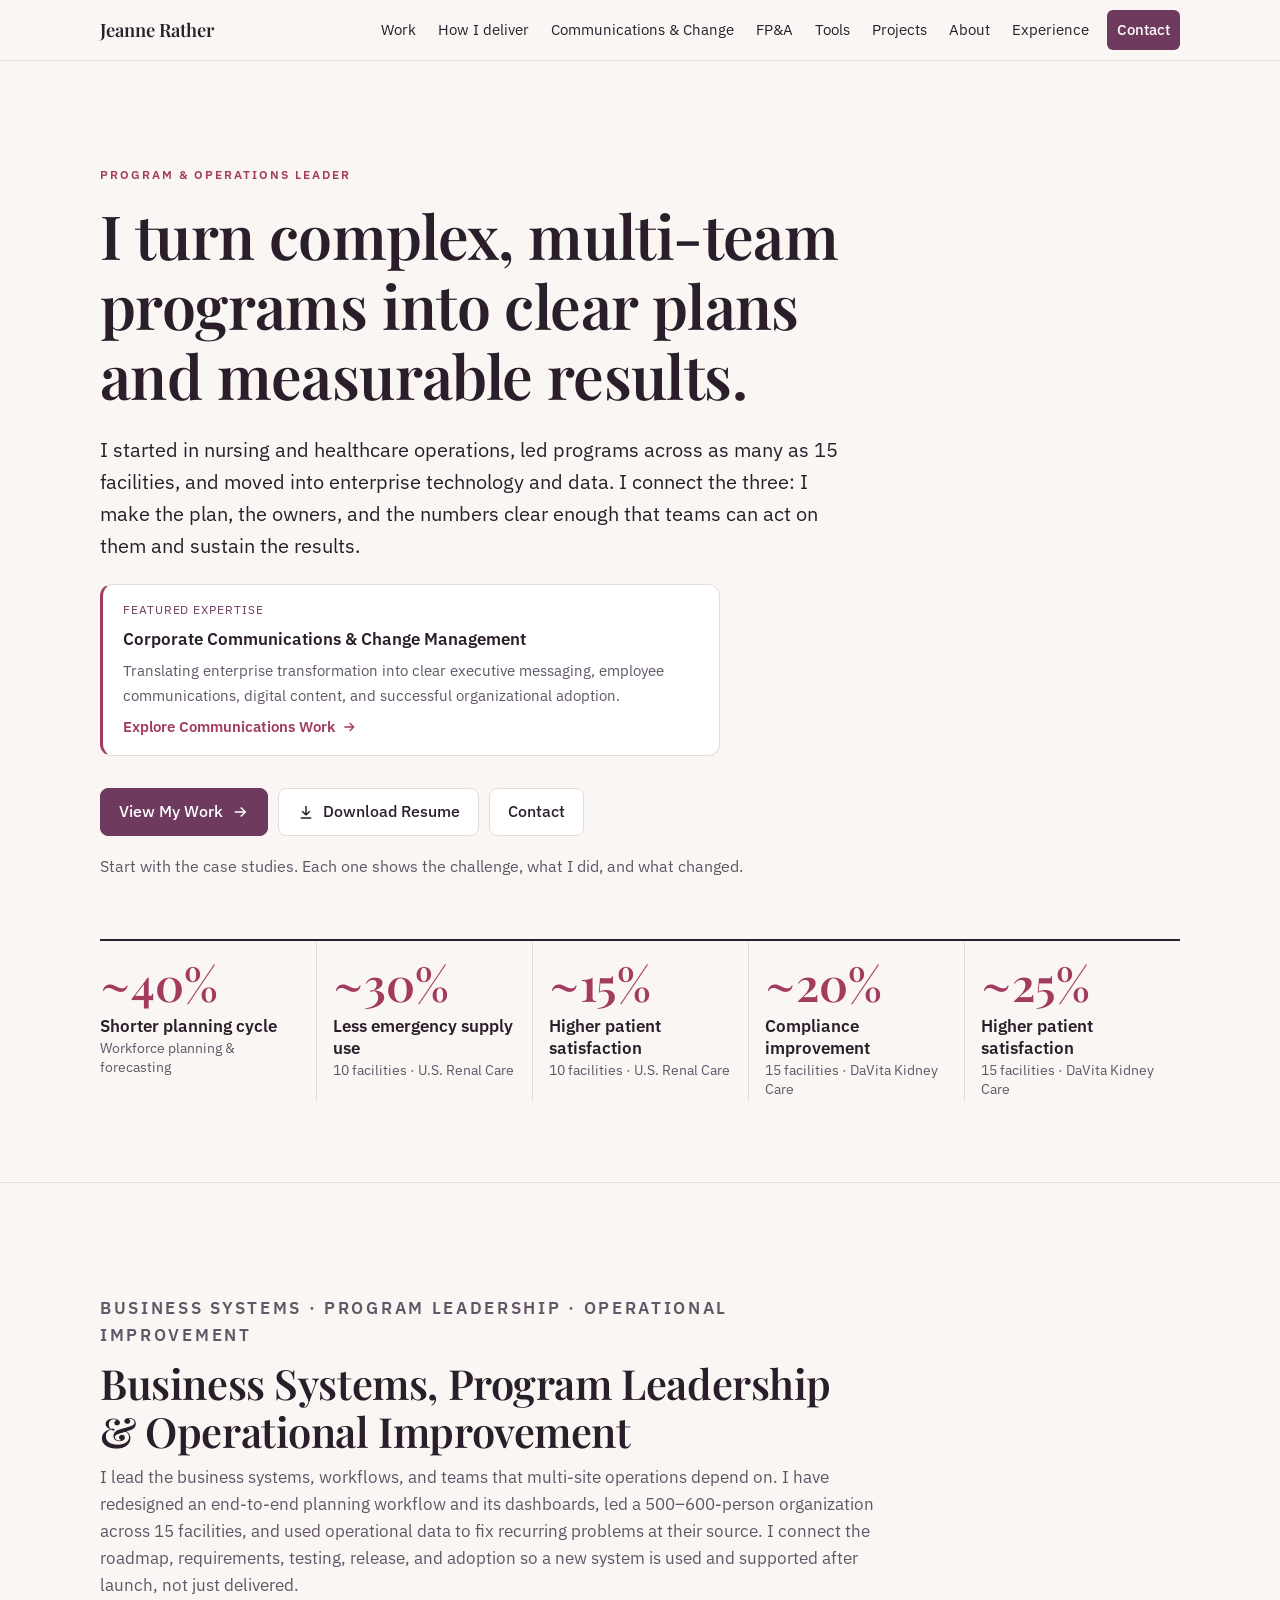
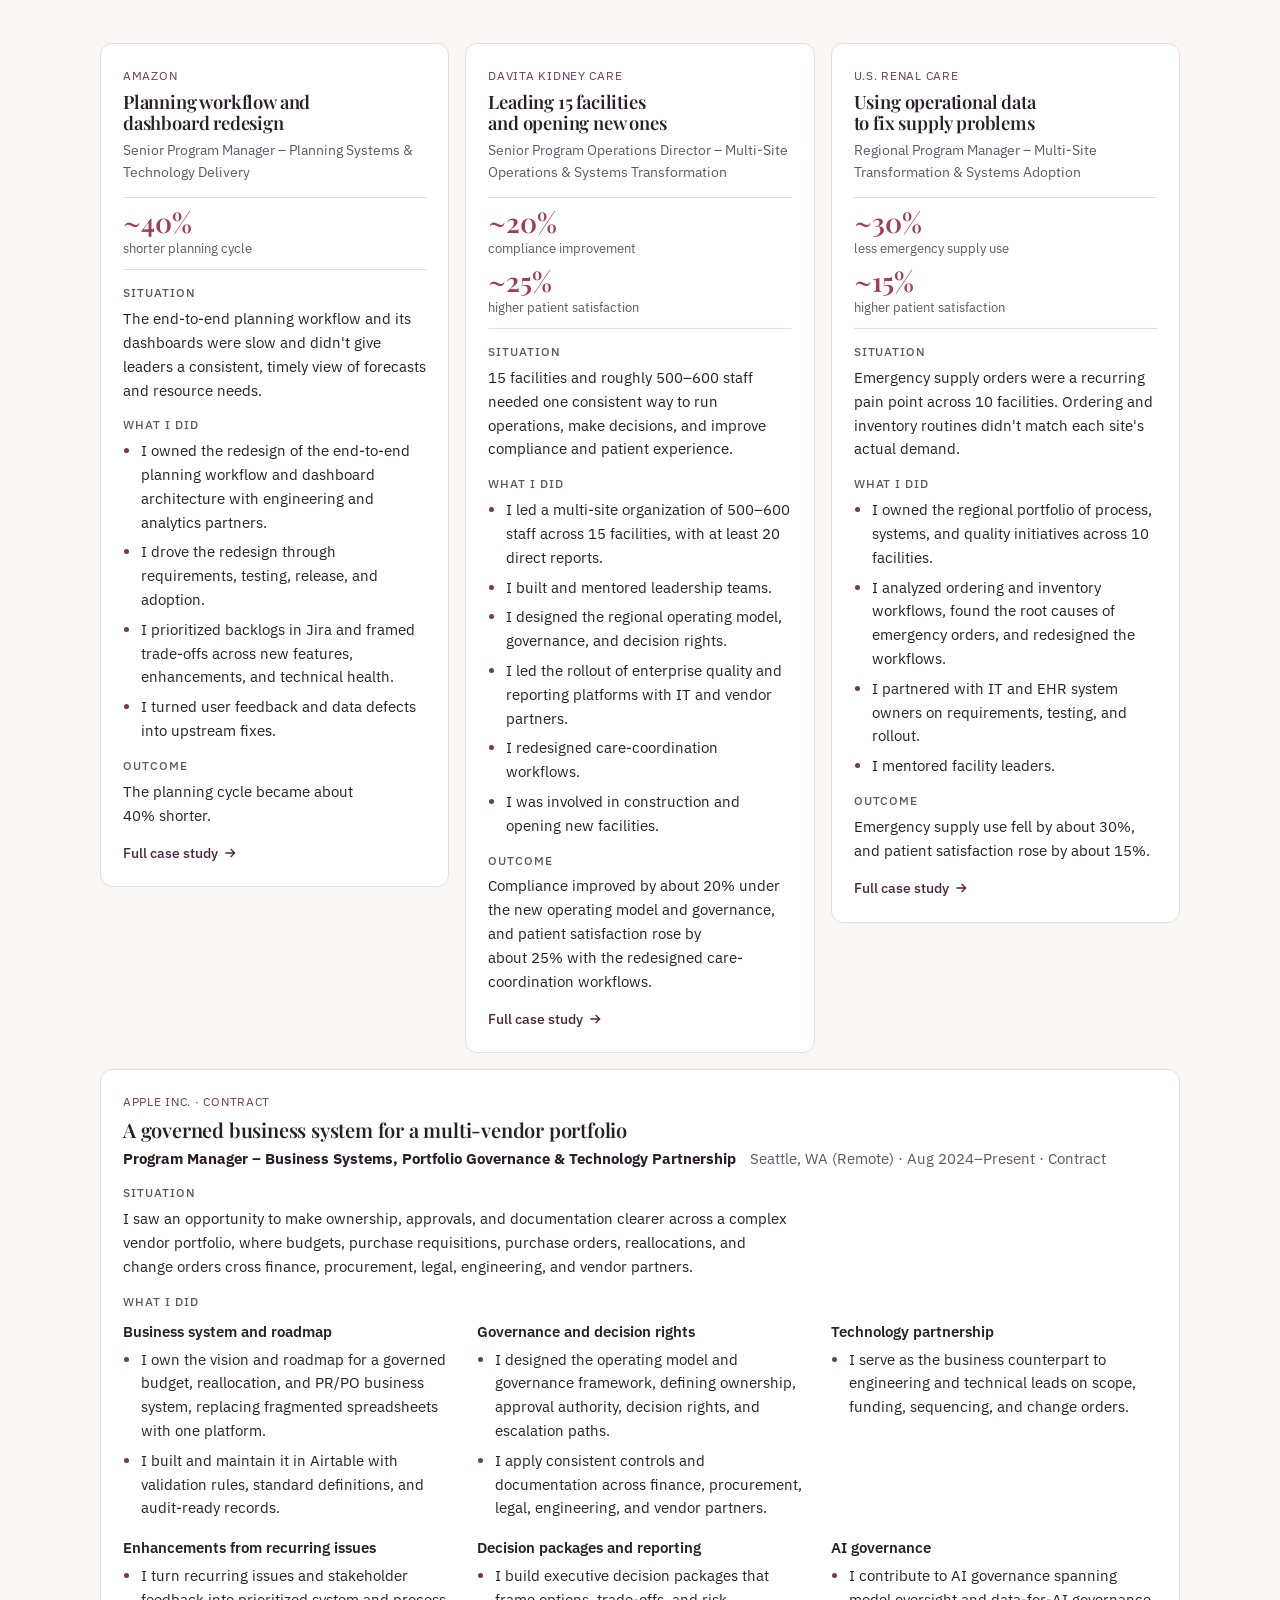
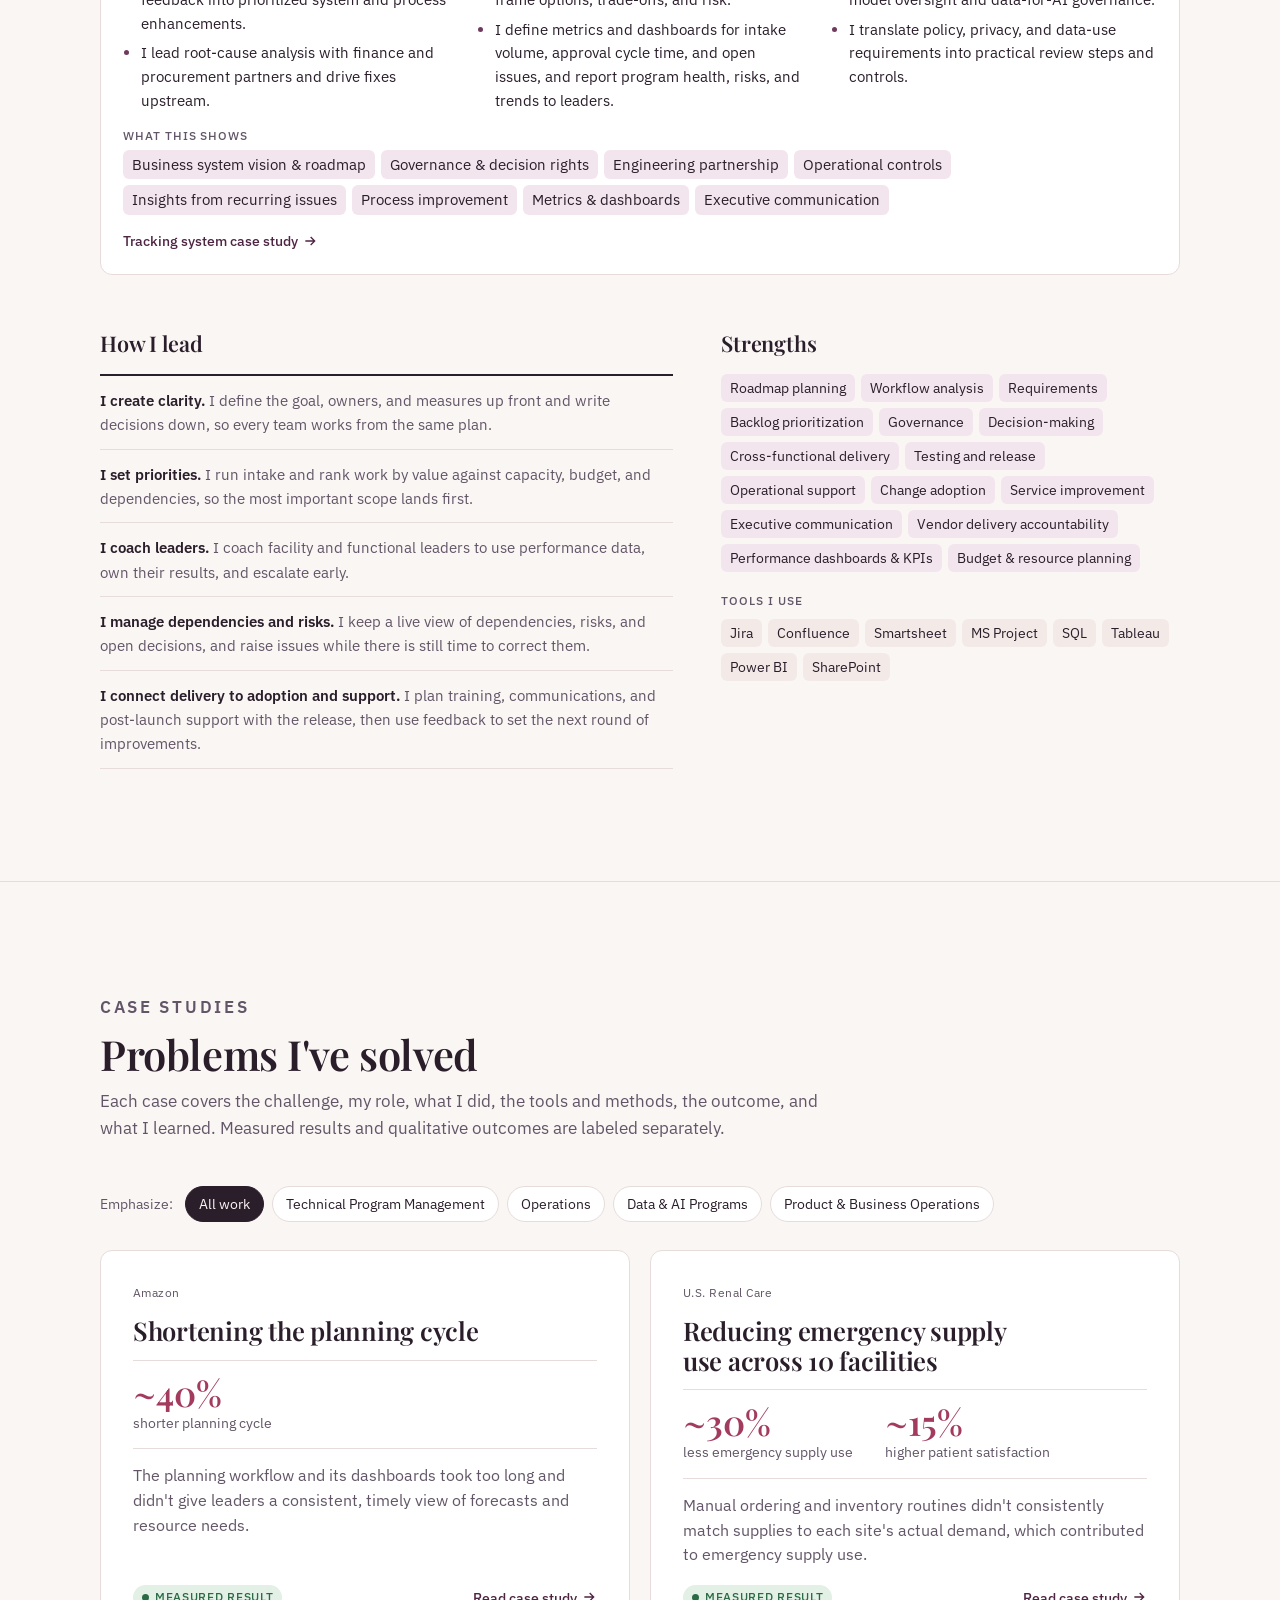
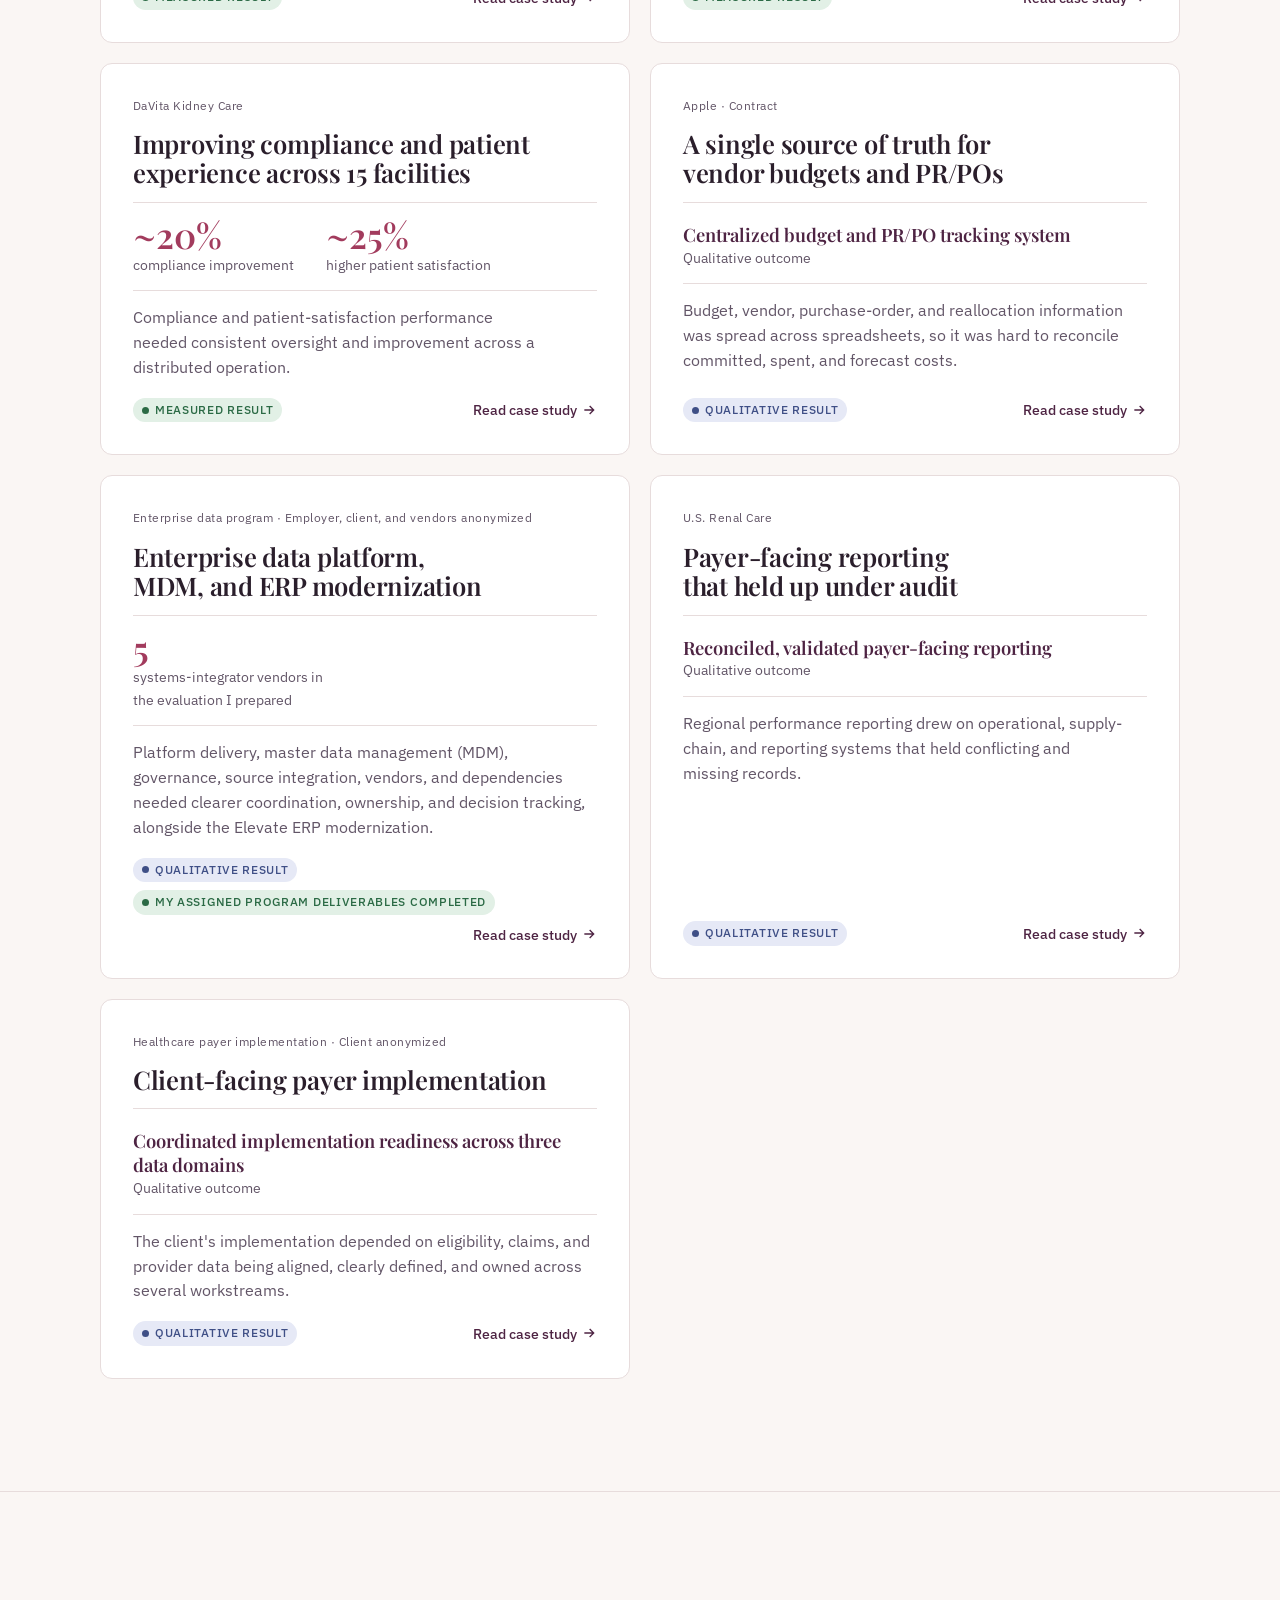
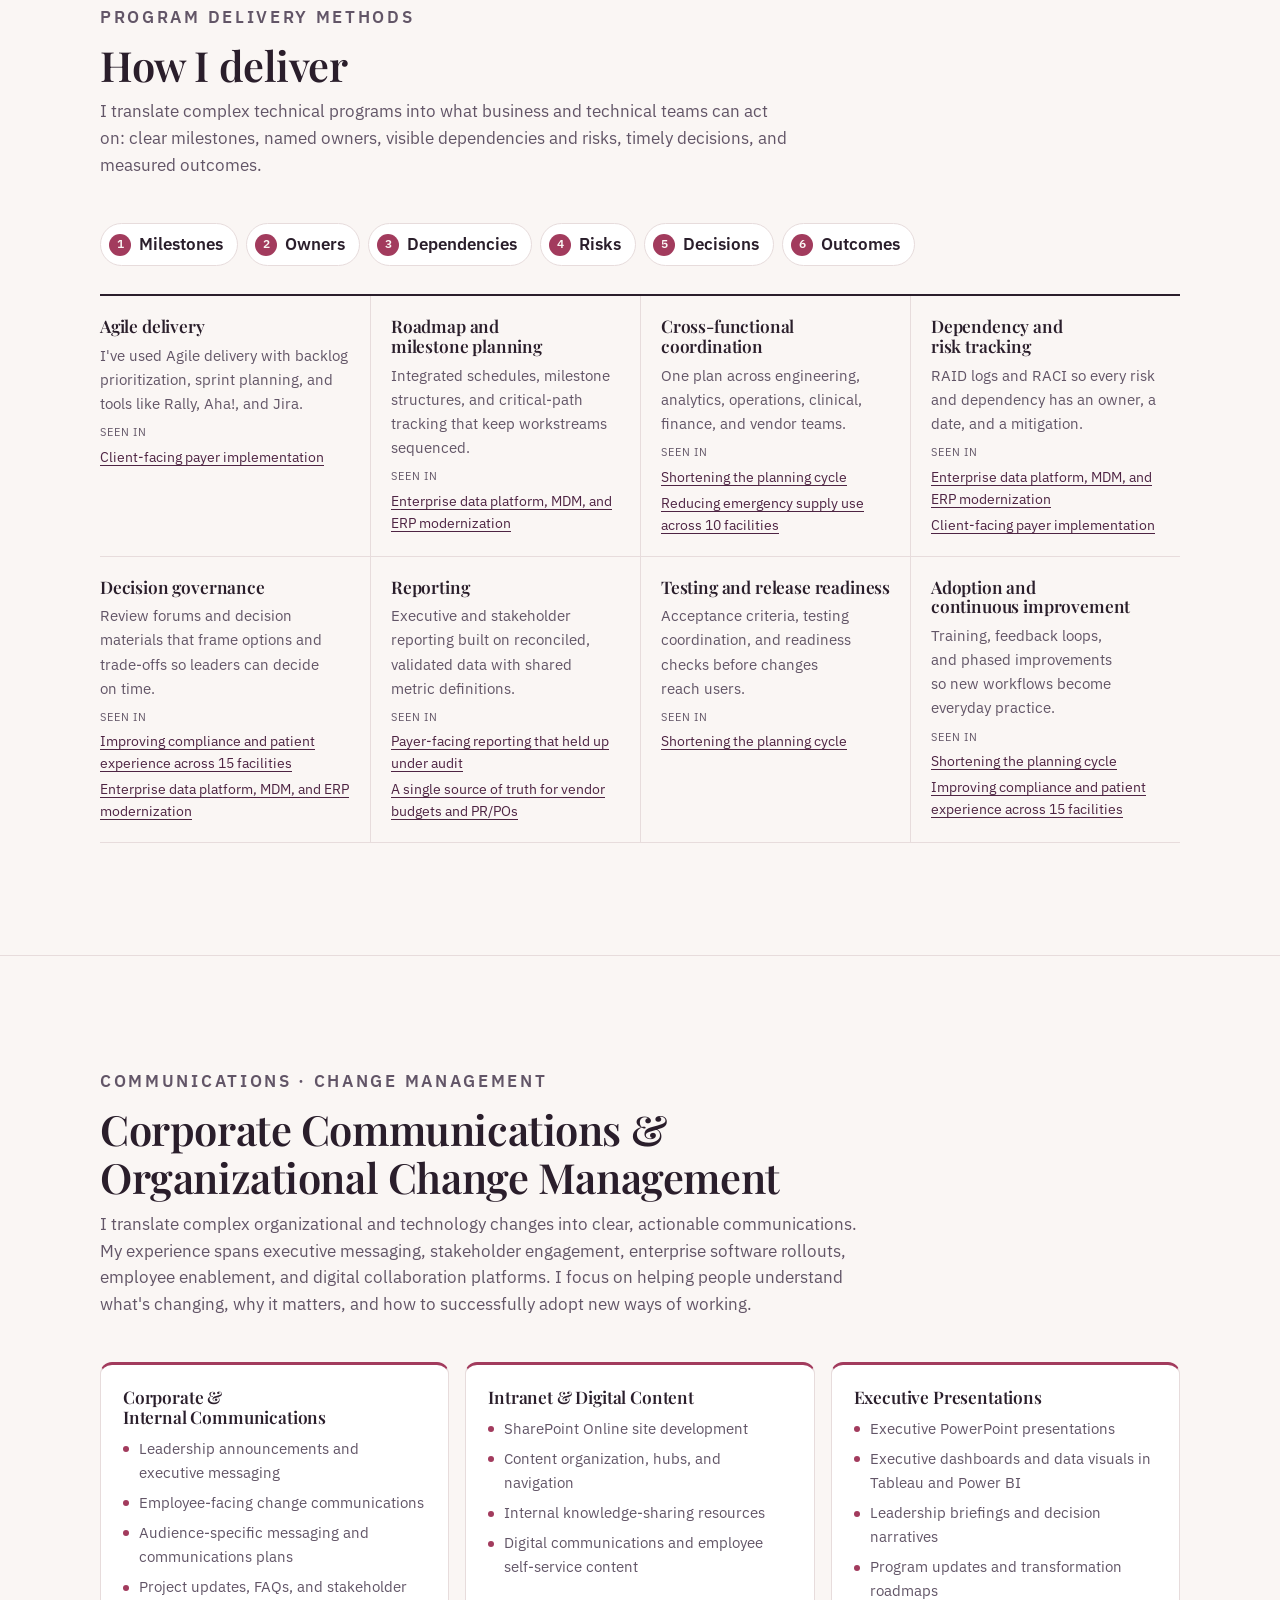
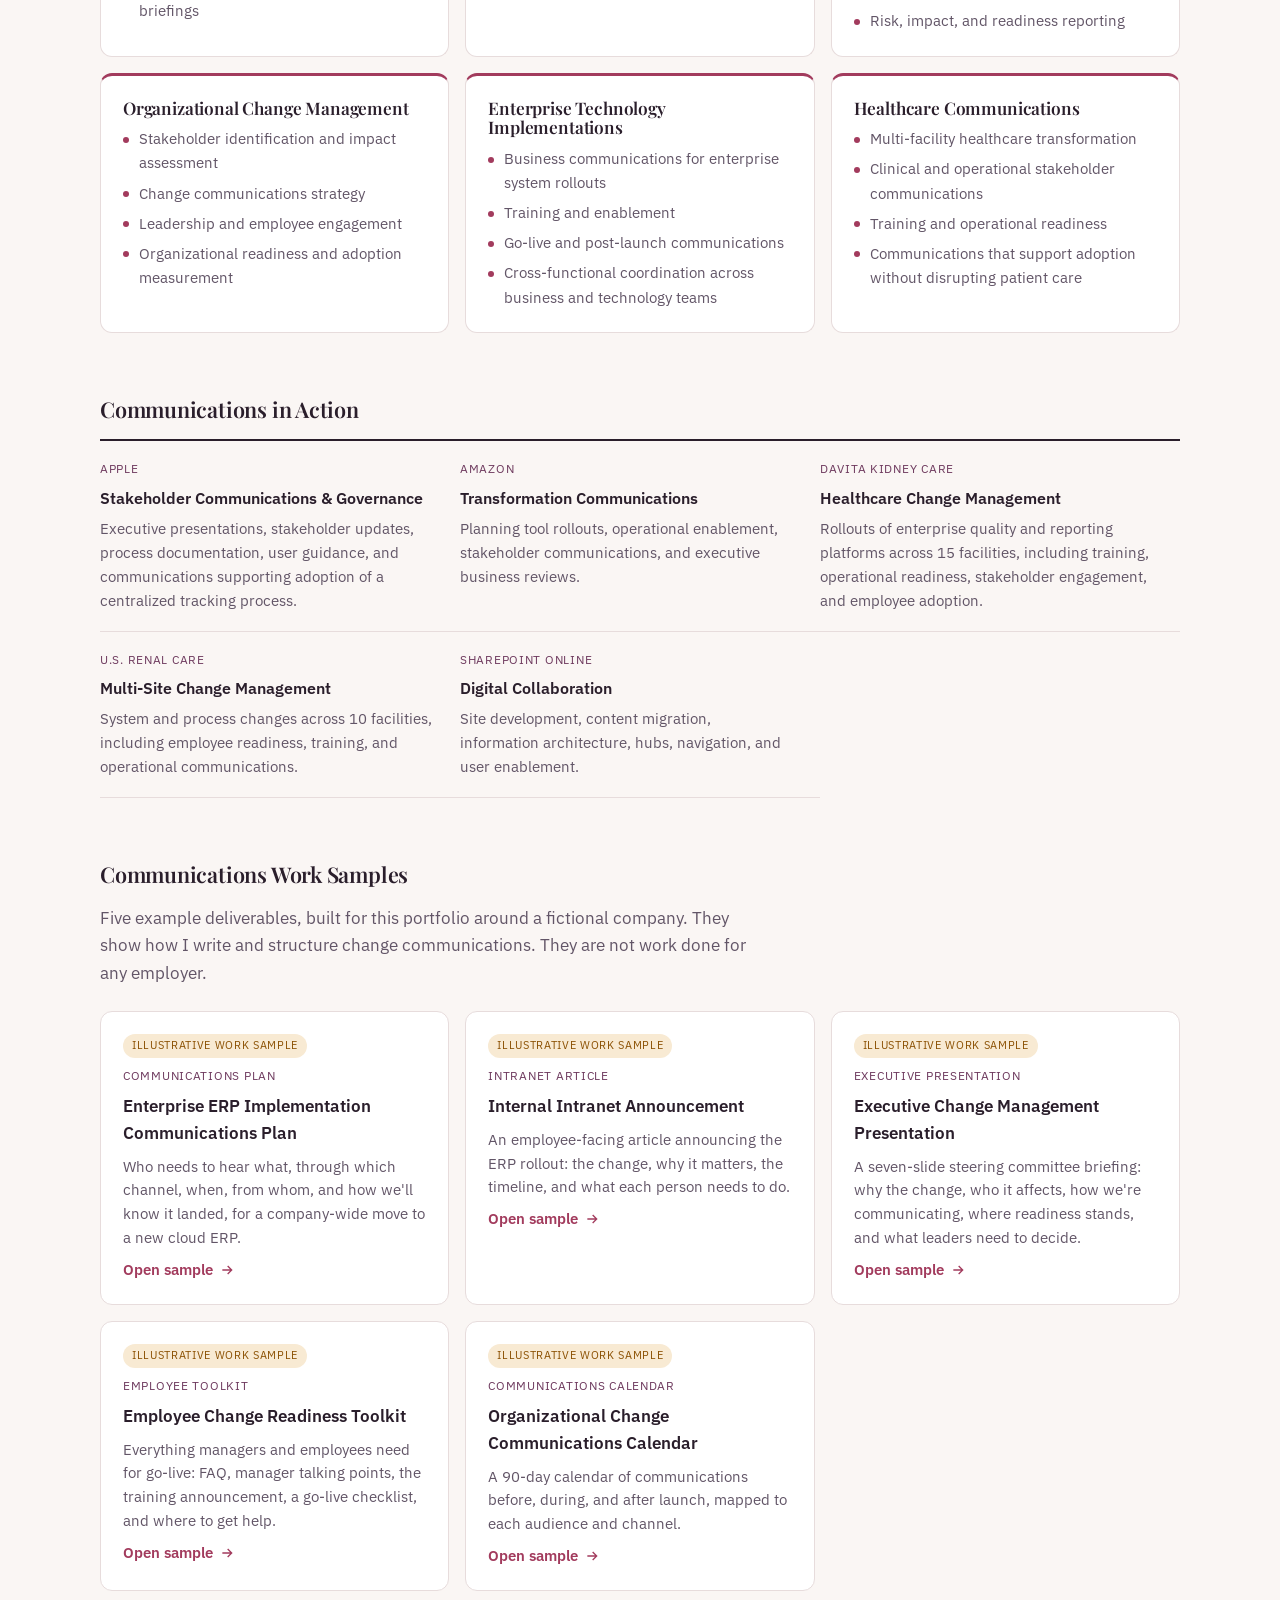
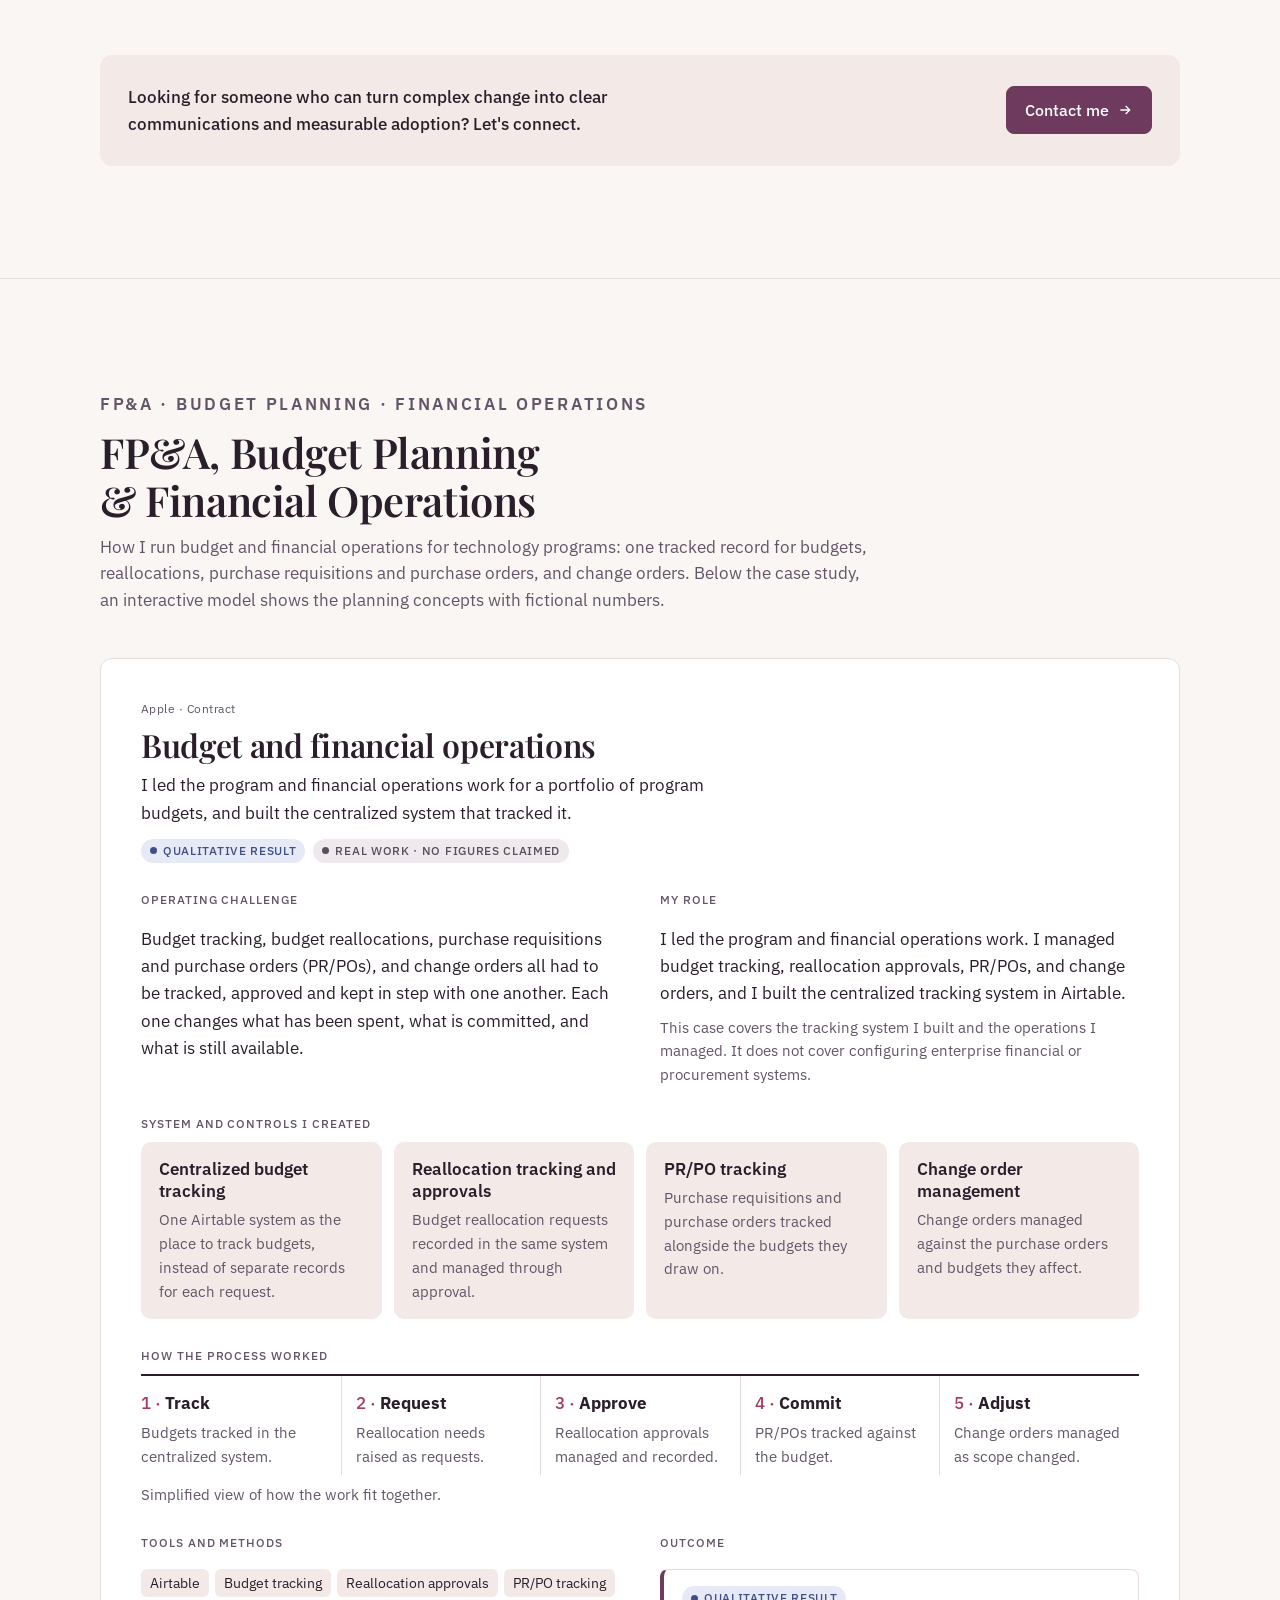
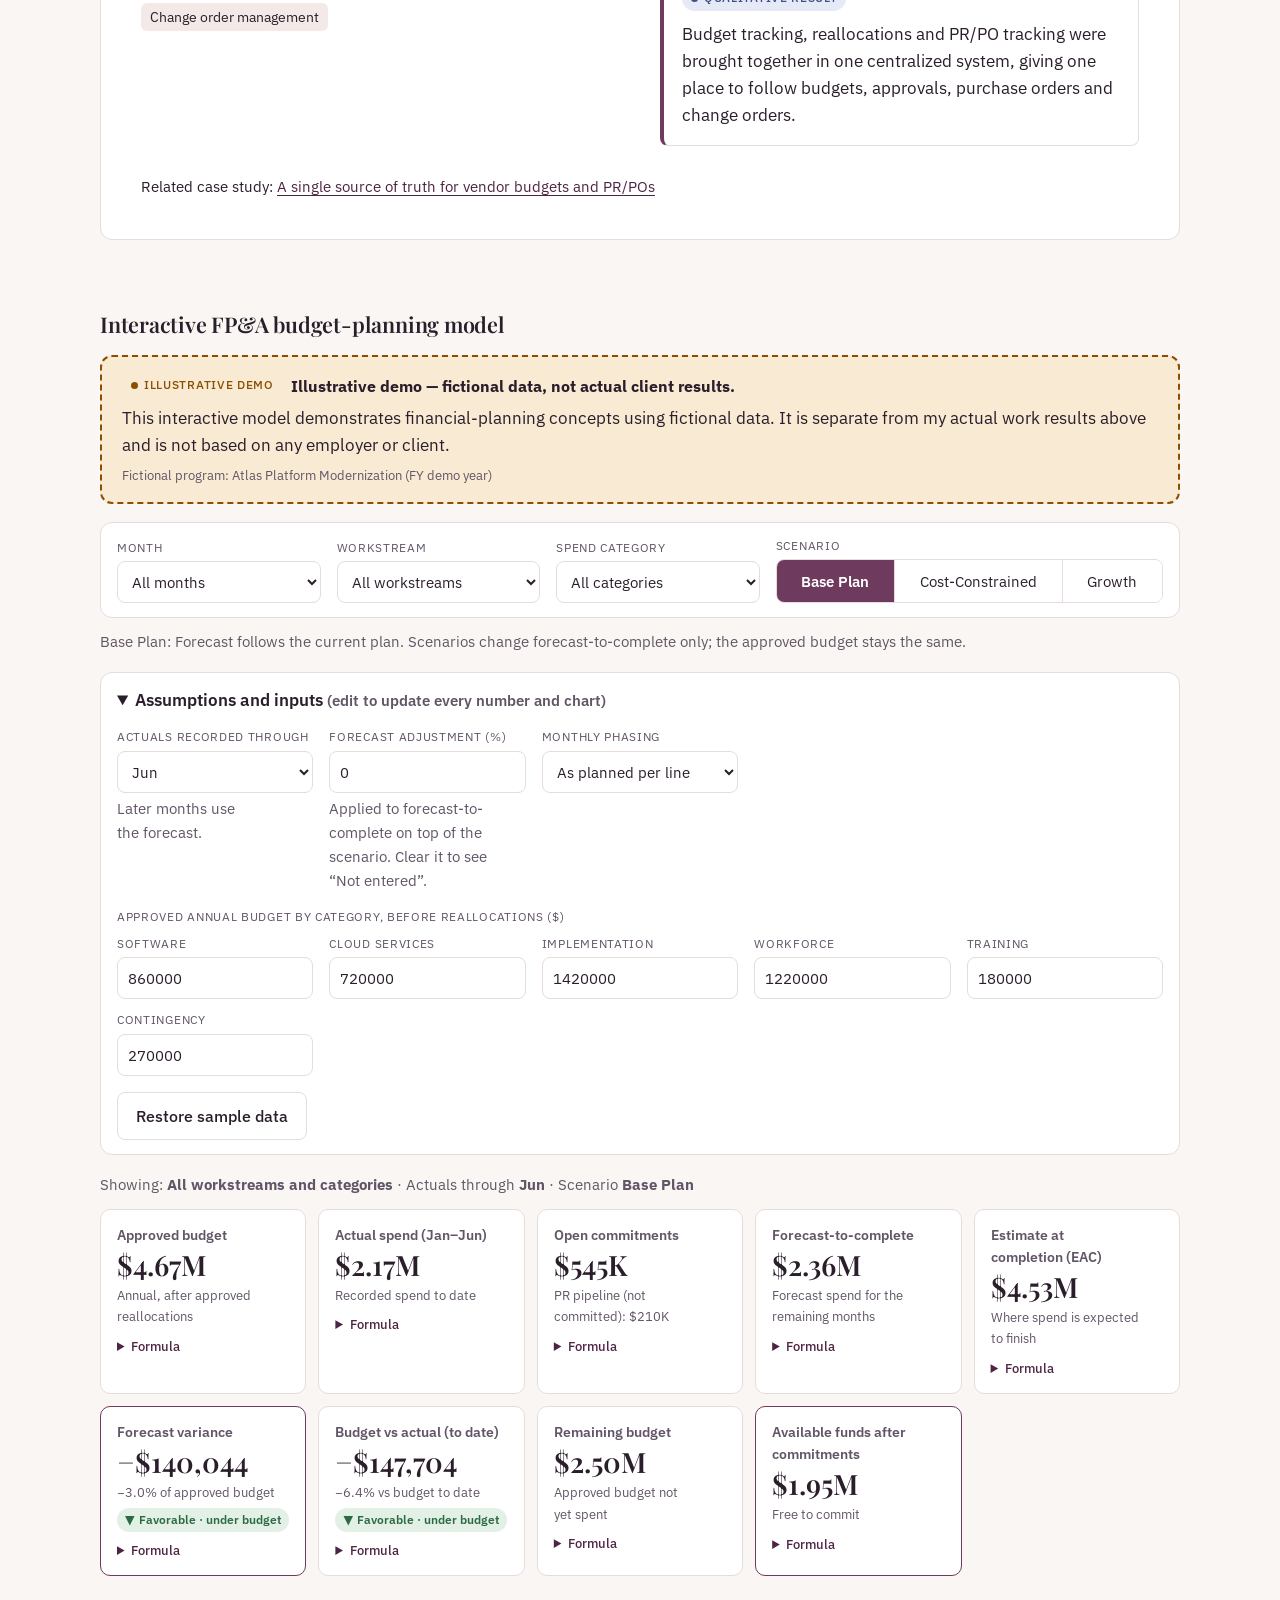
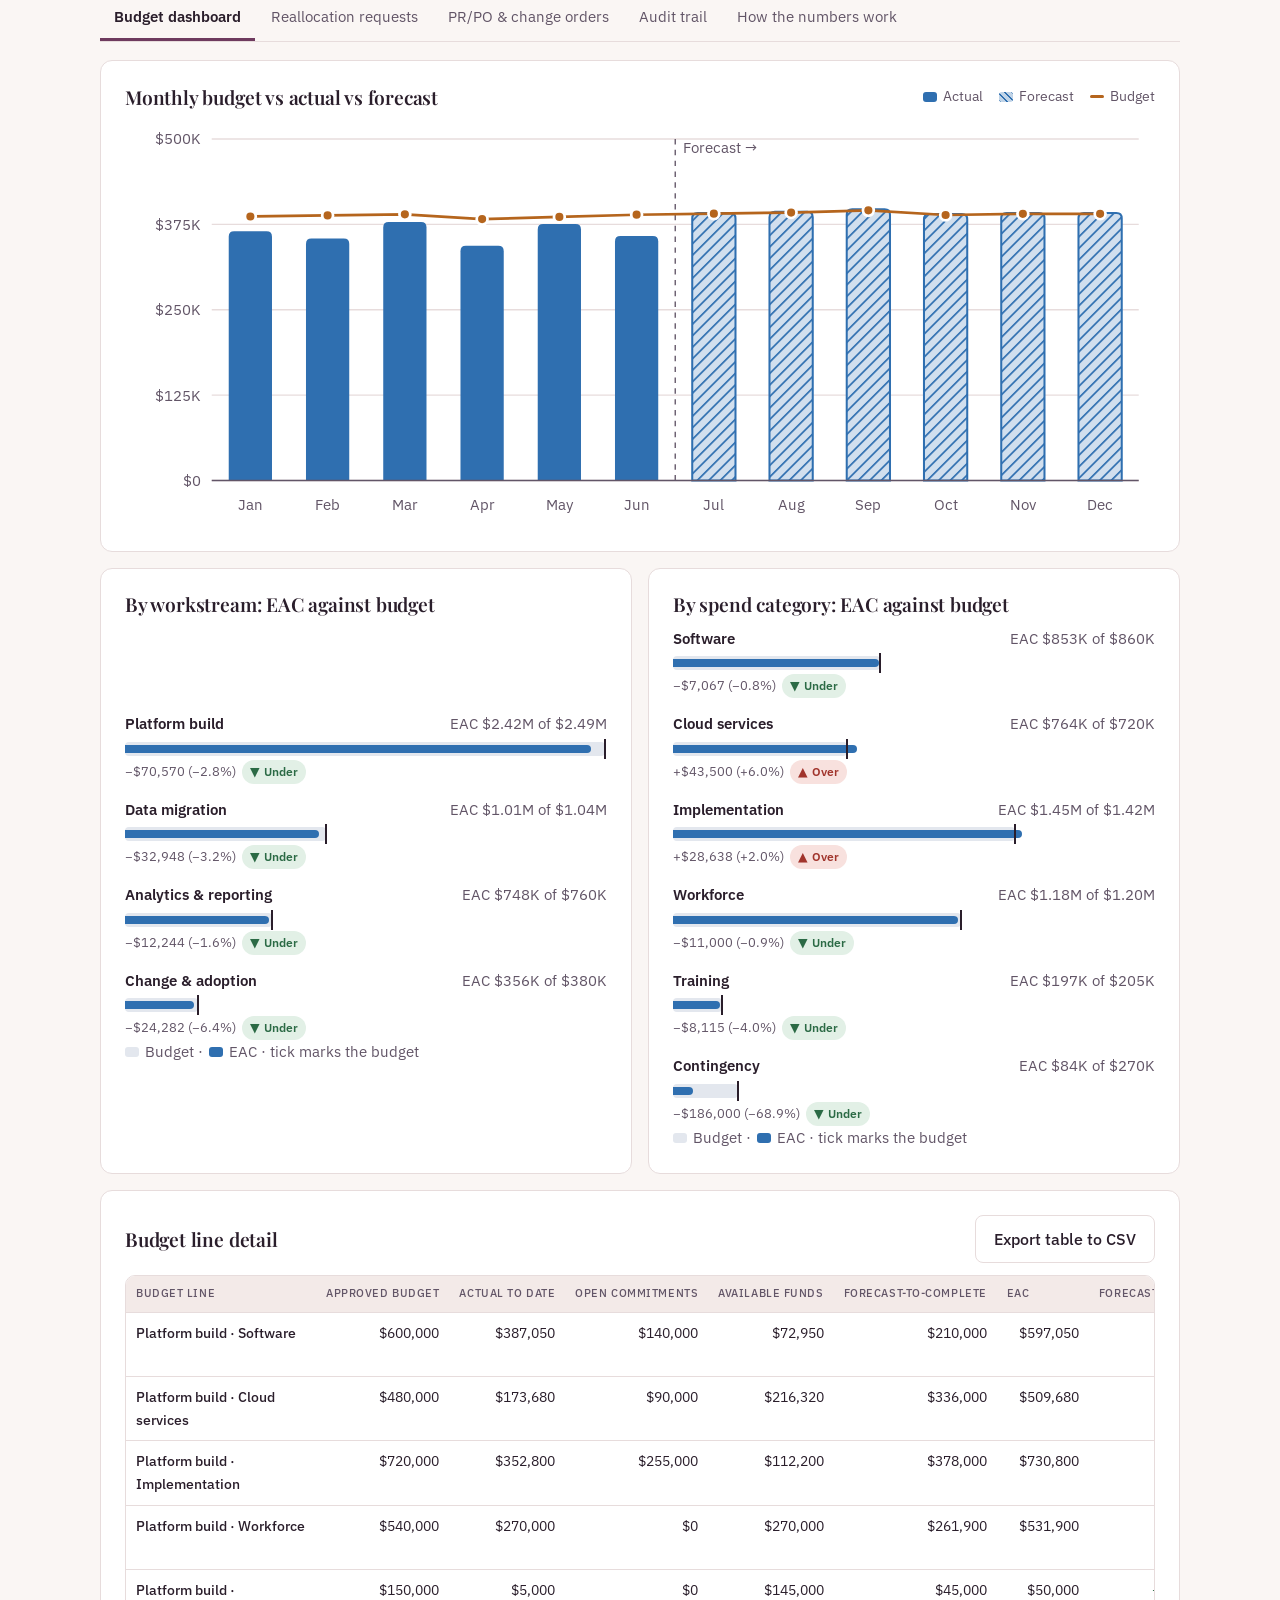
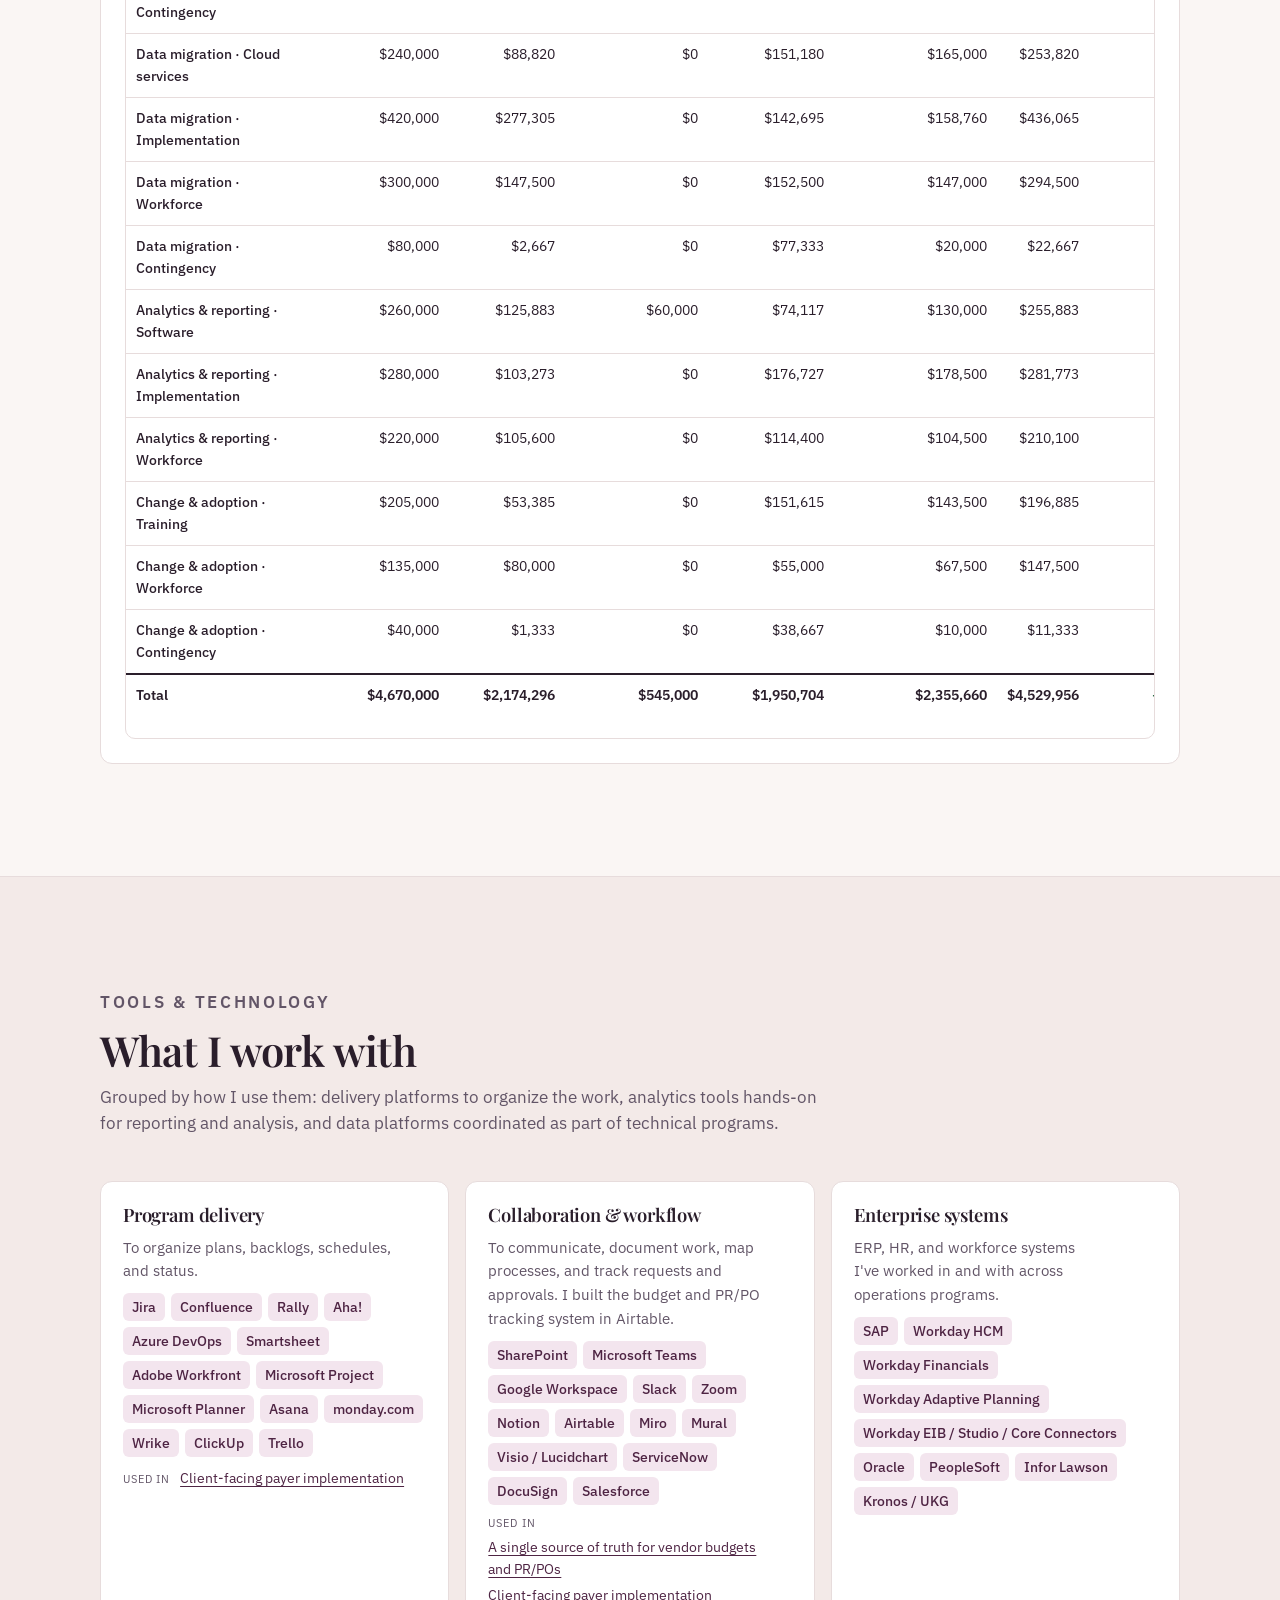
==== commit 53c09e9f: "Plum and rose executive theme with Playfair Display headings (for review) Co-Authored-By: Claude Opu" ====
--- a/index.html
+++ b/index.html
@@ -5,12 +5,12 @@
   <meta name="viewport" content="width=device-width, initial-scale=1, viewport-fit=cover">
   <meta name="description" content="Jeanne Rather, program and operations leader connecting operations, technology, and data. Case studies with verified results, FP&amp;A and budget operations, tools, and projects.">
   <link rel="icon" href="favicon.svg" type="image/svg+xml">
-  <link rel="stylesheet" href="styles.css?v=1792621236">
+  <link rel="stylesheet" href="styles.css?v=1793384619">
 <!-- PAGE START -->
 <title>Jeanne Rather Portfolio</title>
 <link rel="preconnect" href="https://fonts.googleapis.com">
 <link rel="preconnect" href="https://fonts.gstatic.com" crossorigin>
-<link rel="stylesheet" href="https://fonts.googleapis.com/css2?family=IBM+Plex+Mono:wght@400;500&family=IBM+Plex+Sans:wght@400;500;600&family=Source+Serif+4:opsz,wght@8..60,600&display=swap">
+<link rel="stylesheet" href="https://fonts.googleapis.com/css2?family=IBM+Plex+Sans:wght@400;500;600&family=Playfair+Display:wght@600;700&display=swap">
 <!-- STYLE SLOT -->
 </head>
 <body>
@@ -208,8 +208,8 @@
 <!-- SCRIPT SLOT -->
 <!-- PAGE END -->
 <script src="comms-samples.js?v=1792176963"></script>
-<script src="content.js?v=1792621236"></script>
-<script src="app.js?v=1792621236"></script>
+<script src="content.js?v=1793384619"></script>
+<script src="app.js?v=1793384619"></script>
 <script src="fpa-model.js?v=1792078669"></script>
 <script src="fpa-demo.js?v=1792078669"></script>
 </body>
--- a/styles.css
+++ b/styles.css
@@ -1,32 +1,32 @@
 /* ============================================================
    Design tokens — change colors and fonts here.
-   Accent #45546B matches the slate blue on the resume.
+   Plum, rose, and warm ivory: an executive, feminine palette.
    ============================================================ */
-/* Layout: one long scannable page — results strip up top, case cards, tools grid, projects, contact. Slate + teal on a cool paper. */
+/* Layout: one long scannable page — results strip up top, case cards, tools grid, projects, contact. Plum + berry rose on warm ivory paper. */
 :root {
-  --paper: #F4F5F7;
+  --paper: #FAF6F4;
   --surface: #FFFFFF;
-  --sunk: #E8EBF0;
-  --ink: #1B2230;
-  --muted: #515A69;
-  --line: #D5DAE2;
-  --accent: #45546B;
-  --accent-strong: #2C3A50;
-  --accent-soft: #E1E6EE;
+  --sunk: #F3EAE8;
+  --ink: #2A1E2B;
+  --muted: #625567;
+  --line: #E7DCDC;
+  --accent: #6E3A5E;
+  --accent-strong: #4E2443;
+  --accent-soft: #F3E5EE;
   --accent-ink: #FFFFFF;
-  --signal: #0E6B63;
-  --band: #2C3A50;
-  --band-ink: #FFFFFF;
-  --band-muted: #C9D3E2;
-
-  --ok: #2B6A45;      --ok-soft: #DFEFE5;
-  --info: #2A5784;    --info-soft: #DFE9F5;
+  --signal: #A23B5D;
+  --band: #3A2236;
+  --band-ink: #FFF8F6;
+  --band-muted: #E4CCD9;
+
+  --ok: #2B6A45;      --ok-soft: #E2F0E6;
+  --info: #3F4F86;    --info-soft: #E6E9F6;
   --warn: #8A4F00;    --warn-soft: #F8EAD3;
-  --neutral: #4D5563; --neutral-soft: #E8EAEE;
-
-  --font-display: "Source Serif 4", Georgia, "Times New Roman", serif;
+  --neutral: #5A4E5C; --neutral-soft: #EFE8EC;
+
+  --font-display: "Playfair Display", Georgia, "Times New Roman", serif;
   --font-body: "IBM Plex Sans", system-ui, -apple-system, "Segoe UI", sans-serif;
-  --font-mono: "IBM Plex Mono", ui-monospace, Menlo, Consolas, monospace;
+  --font-mono: "IBM Plex Sans", system-ui, -apple-system, "Segoe UI", sans-serif;
 
   --radius: 12px;
   --wrap: 1160px;
@@ -34,22 +34,22 @@
 }
 @media (prefers-color-scheme: dark) {
   :root:not([data-theme="light"]) {
-    --paper: #12161D; --surface: #1A1F28; --sunk: #222833;
-    --ink: #E7EAF0; --muted: #A3ABB9; --line: #303846;
-    --accent: #A9B8D0; --accent-strong: #CBD6E8; --accent-soft: #263142; --accent-ink: #12161D;
-    --signal: #5CC4B8; --band: #1F2B3D; --band-ink: #F3F6FA; --band-muted: #B5C1D3;
-    --ok: #8FD1A6; --ok-soft: #1A3225; --info: #9CC2EA; --info-soft: #1A2B3E;
-    --warn: #F0C27D; --warn-soft: #3A2C16; --neutral: #B3B8C2; --neutral-soft: #2A2F38;
+    --paper: #1A1419; --surface: #231B22; --sunk: #2C222B;
+    --ink: #F4EAEF; --muted: #BFAEBA; --line: #3E303C;
+    --accent: #DDB3CB; --accent-strong: #F0D3E3; --accent-soft: #3B2837; --accent-ink: #1A1419;
+    --signal: #EE9BB5; --band: #2E1C2B; --band-ink: #FBF1F5; --band-muted: #D8BBCB;
+    --ok: #8FD1A6; --ok-soft: #1A3225; --info: #AFB9EA; --info-soft: #232A44;
+    --warn: #F0C27D; --warn-soft: #3A2C16; --neutral: #C2B6BF; --neutral-soft: #2F262E;
     color-scheme: dark;
   }
 }
 :root[data-theme="dark"] {
-  --paper: #12161D; --surface: #1A1F28; --sunk: #222833;
-  --ink: #E7EAF0; --muted: #A3ABB9; --line: #303846;
-  --accent: #A9B8D0; --accent-strong: #CBD6E8; --accent-soft: #263142; --accent-ink: #12161D;
-  --signal: #5CC4B8; --band: #1F2B3D; --band-ink: #F3F6FA; --band-muted: #B5C1D3;
-  --ok: #8FD1A6; --ok-soft: #1A3225; --info: #9CC2EA; --info-soft: #1A2B3E;
-  --warn: #F0C27D; --warn-soft: #3A2C16; --neutral: #B3B8C2; --neutral-soft: #2A2F38;
+  --paper: #1A1419; --surface: #231B22; --sunk: #2C222B;
+  --ink: #F4EAEF; --muted: #BFAEBA; --line: #3E303C;
+  --accent: #DDB3CB; --accent-strong: #F0D3E3; --accent-soft: #3B2837; --accent-ink: #1A1419;
+  --signal: #EE9BB5; --band: #2E1C2B; --band-ink: #FBF1F5; --band-muted: #D8BBCB;
+  --ok: #8FD1A6; --ok-soft: #1A3225; --info: #AFB9EA; --info-soft: #232A44;
+  --warn: #F0C27D; --warn-soft: #3A2C16; --neutral: #C2B6BF; --neutral-soft: #2F262E;
   color-scheme: dark;
 }
 
@@ -70,7 +70,7 @@
 .wrap { max-width: var(--wrap); margin: 0 auto; padding-inline: var(--gutter); }
 .skip { position: absolute; left: -999px; top: 8px; background: var(--ink); color: var(--paper); padding: 8px 14px; border-radius: 6px; z-index: 100; }
 .skip:focus { left: 8px; }
-.eyebrow { font-family: var(--font-mono); font-size: 0.78rem; letter-spacing: 0.08em; text-transform: uppercase; color: var(--accent); font-weight: 500; }
+.eyebrow { font-family: var(--font-mono); font-size: 0.76rem; letter-spacing: 0.16em; text-transform: uppercase; color: var(--signal); font-weight: 600; }
 
 /* ---------- Header ---------- */
 .site-header { position: sticky; top: env(safe-area-inset-top, 0px); z-index: 50; background: color-mix(in srgb, var(--paper) 92%, transparent); backdrop-filter: saturate(1.2) blur(8px); -webkit-backdrop-filter: saturate(1.2) blur(8px); border-bottom: 1px solid var(--line); }
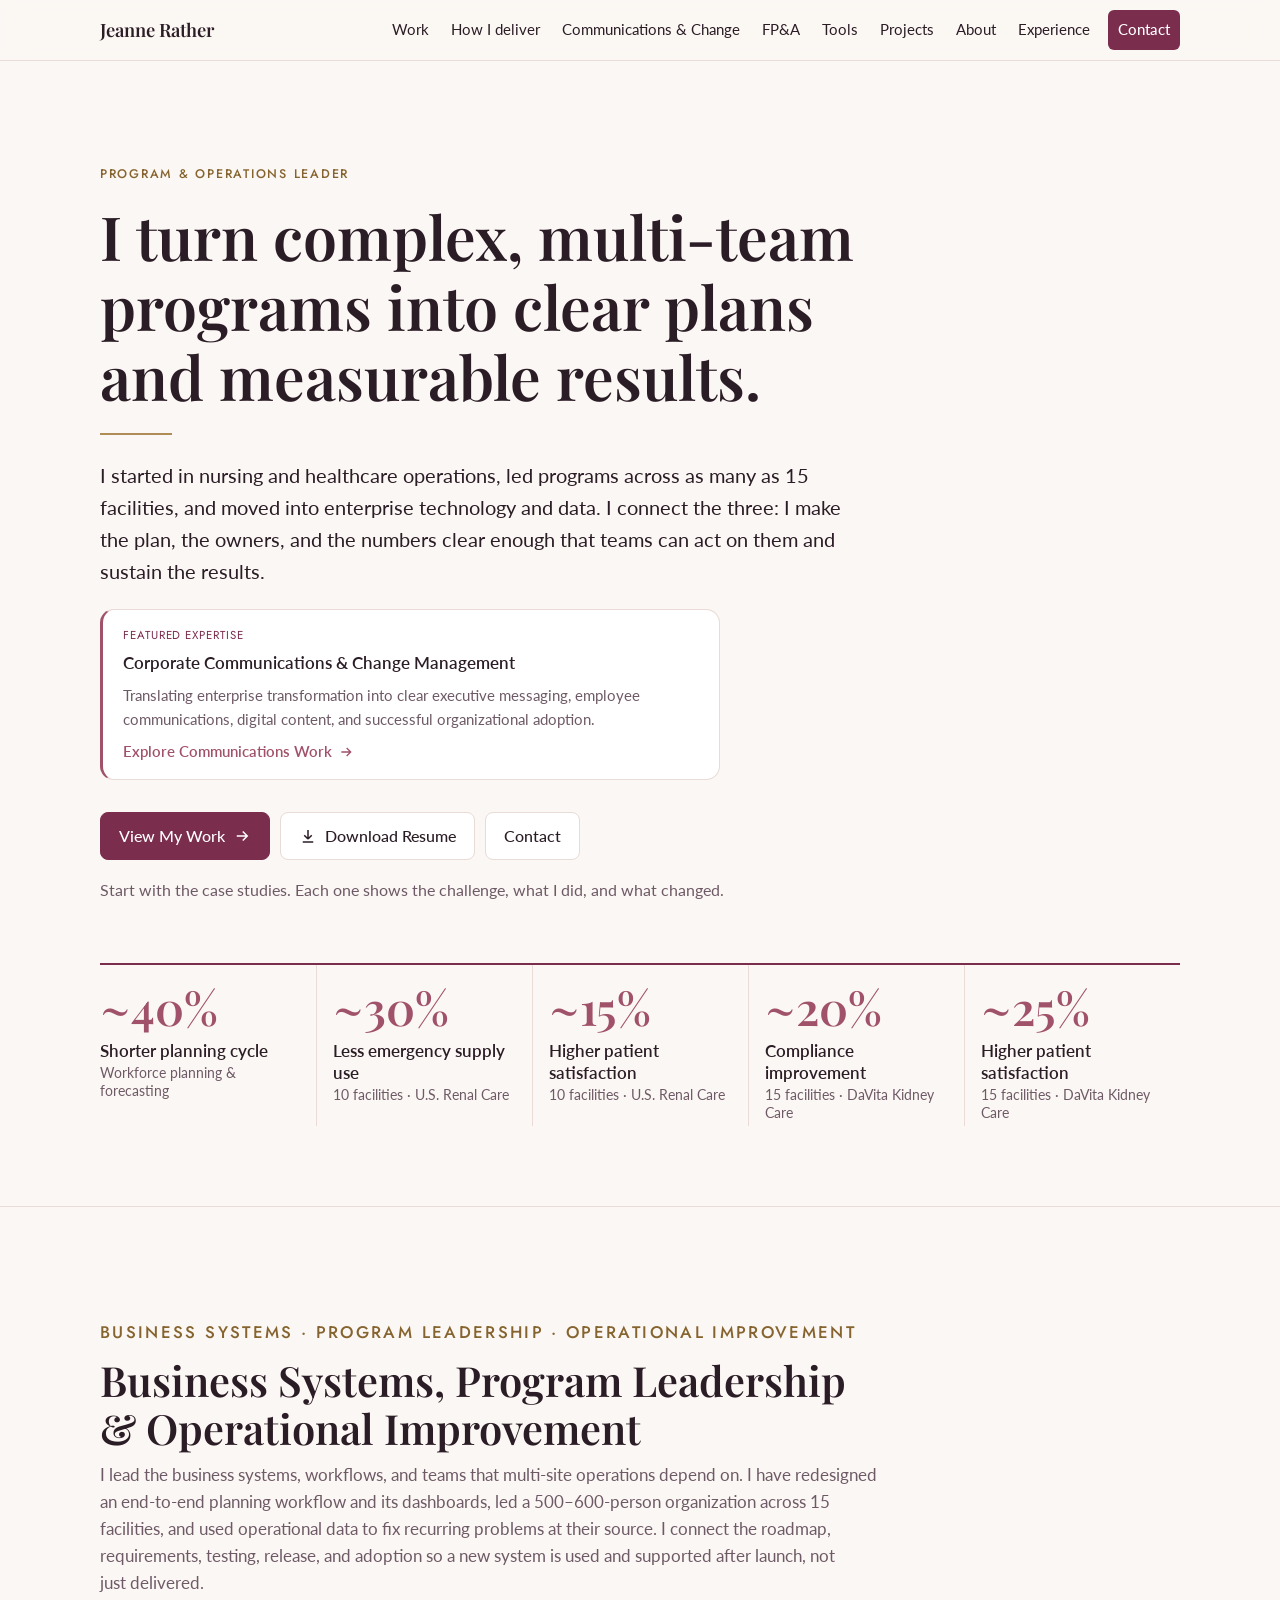
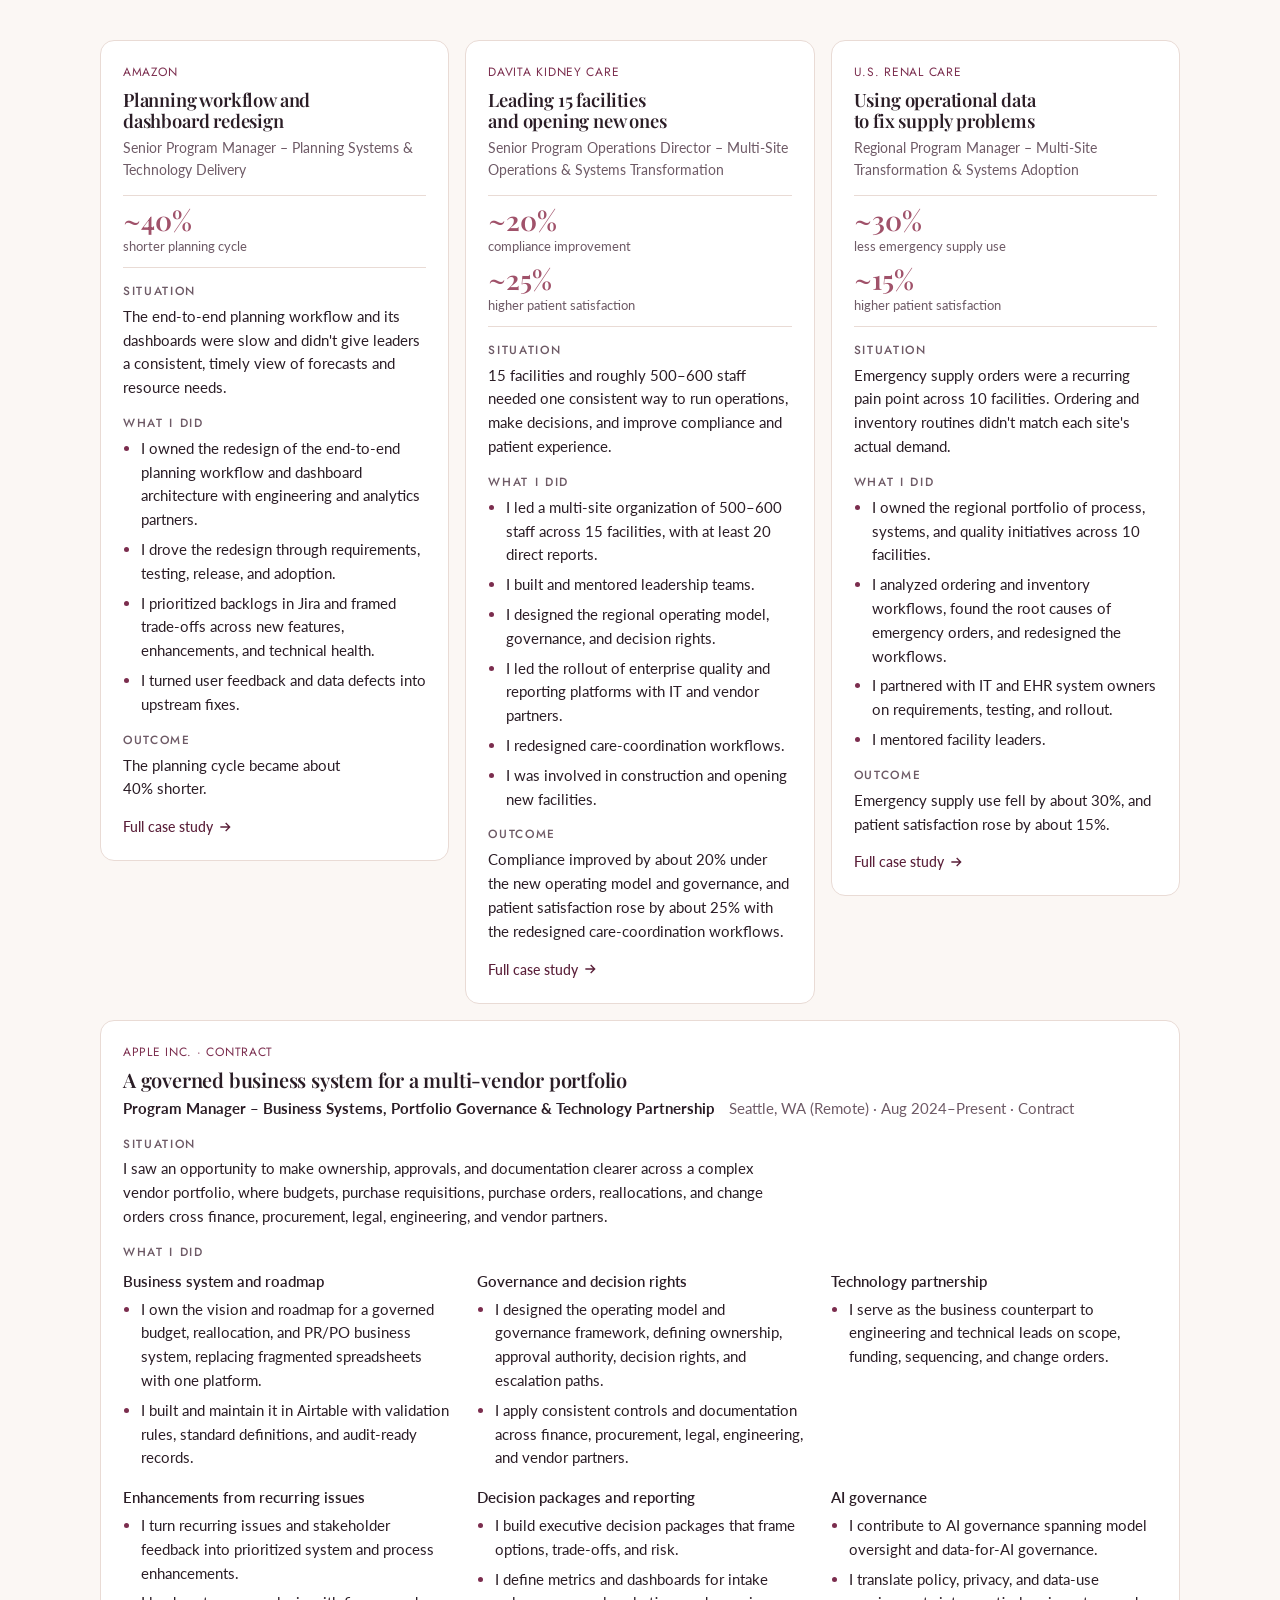
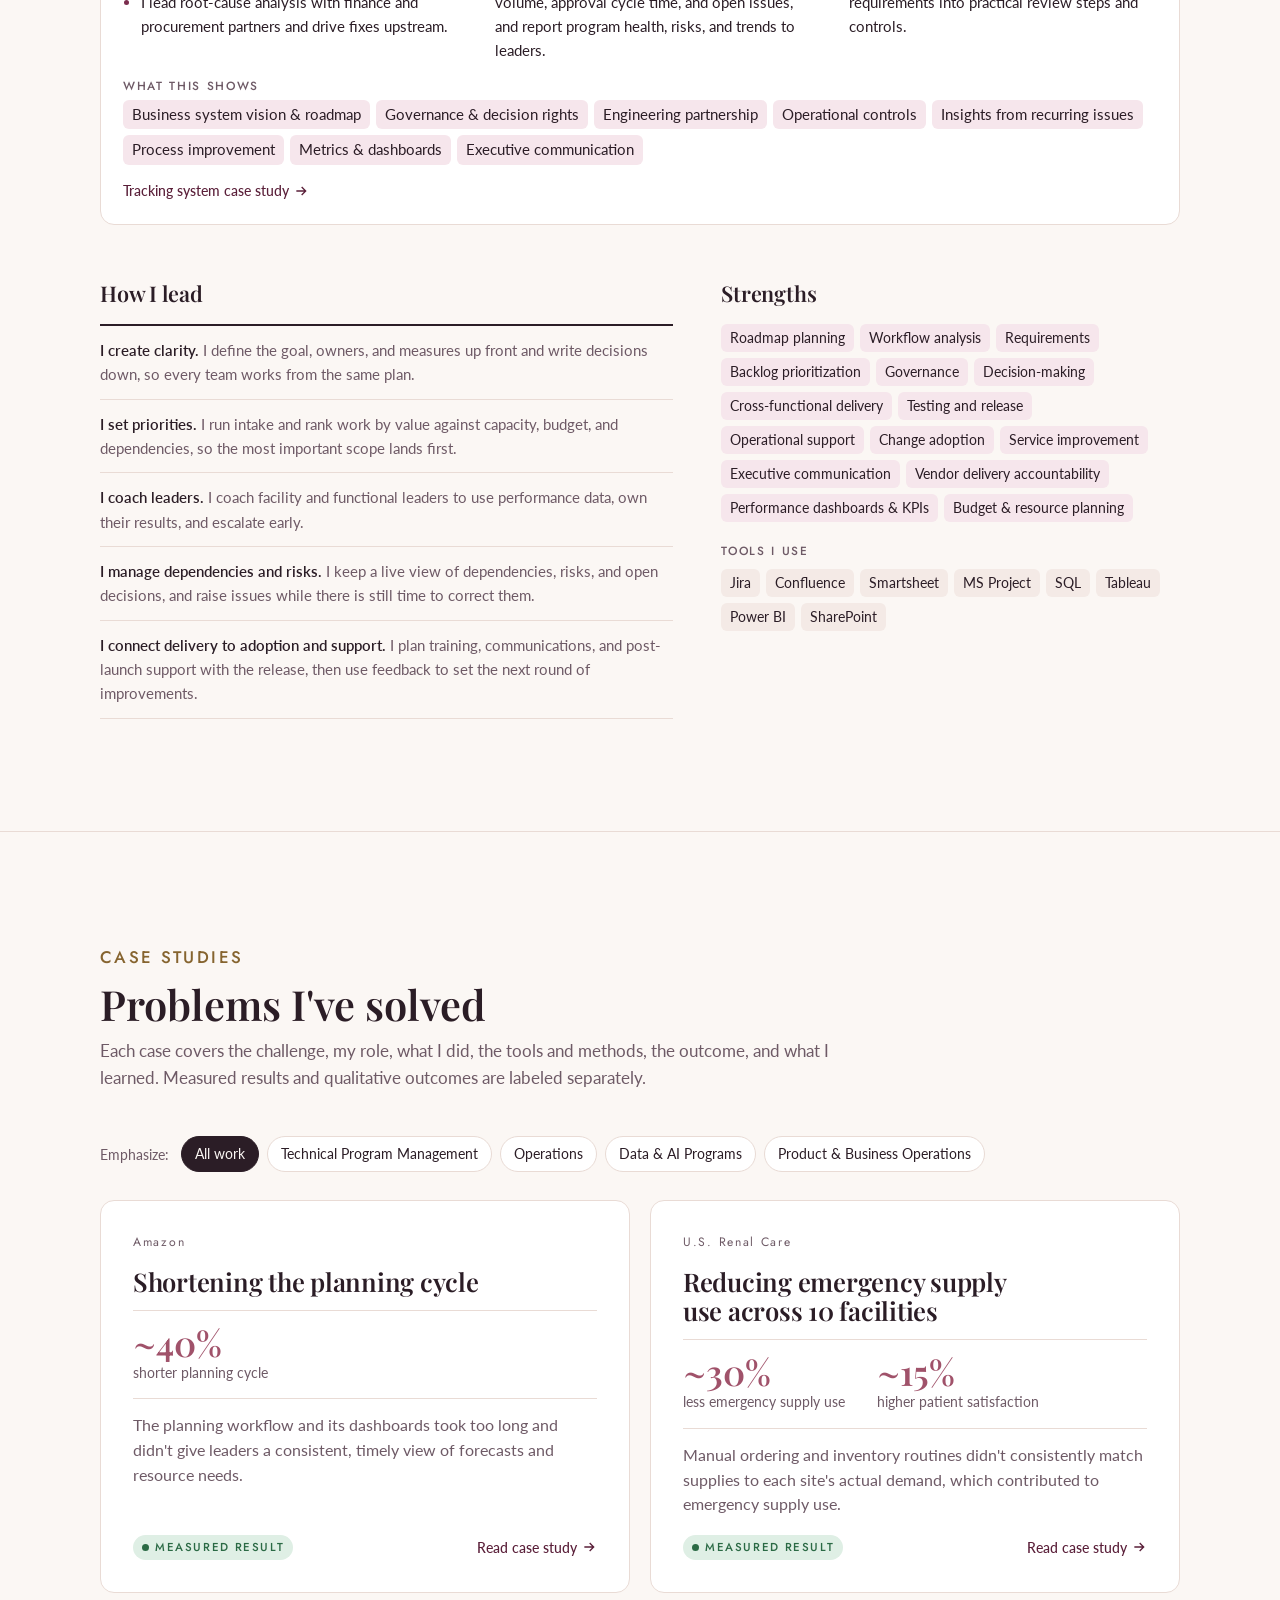
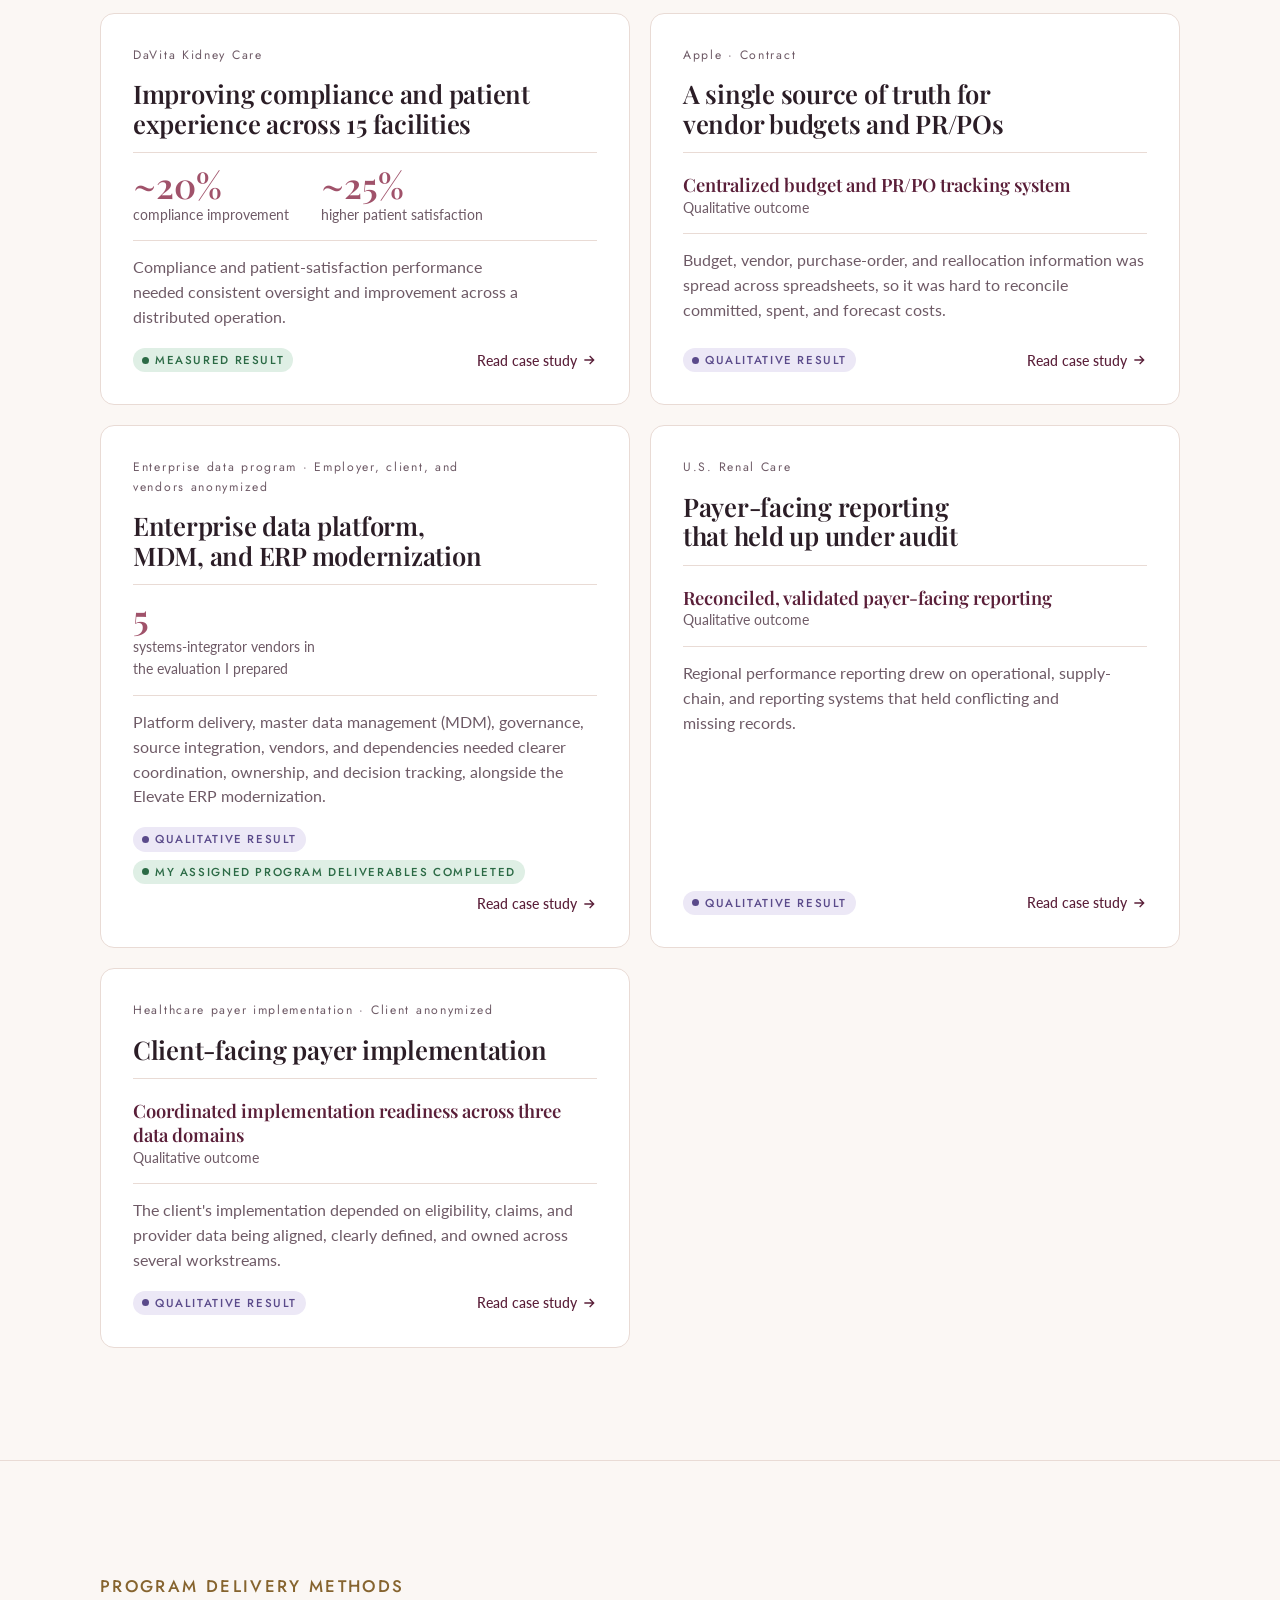
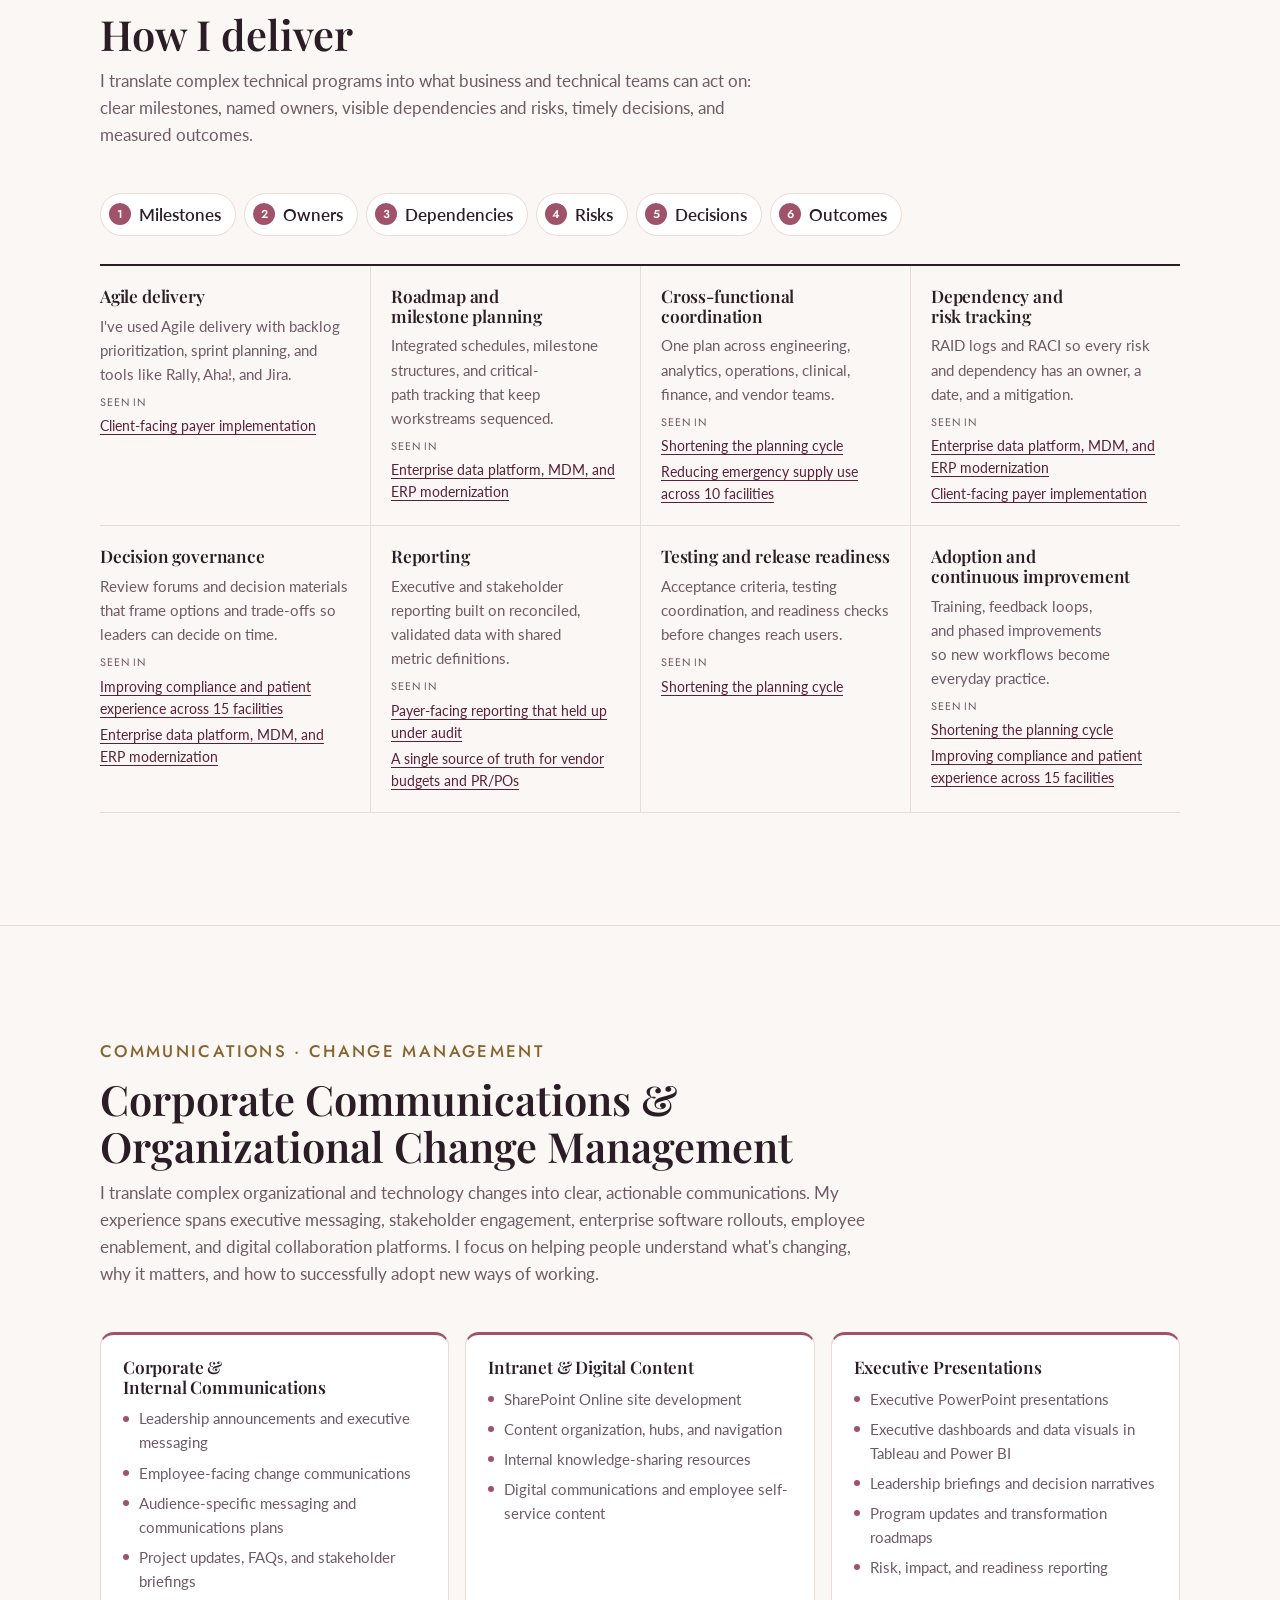
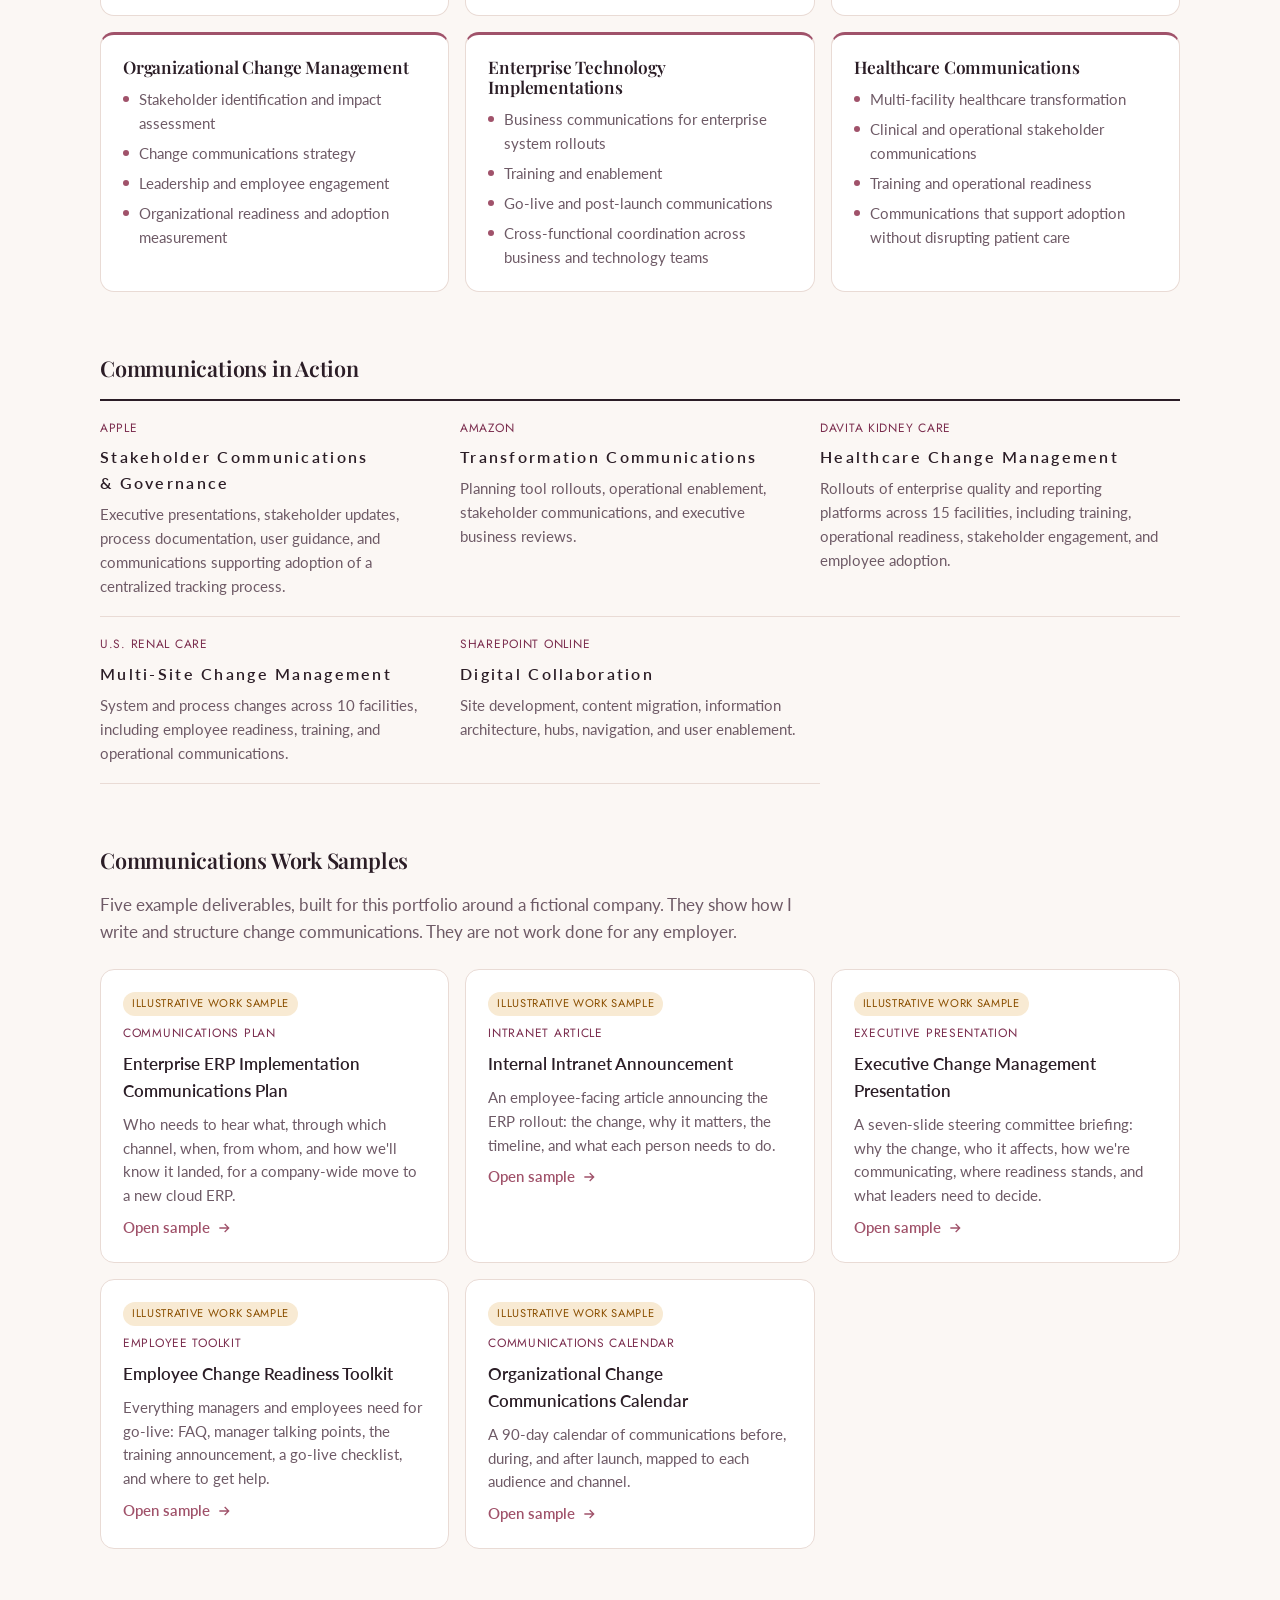
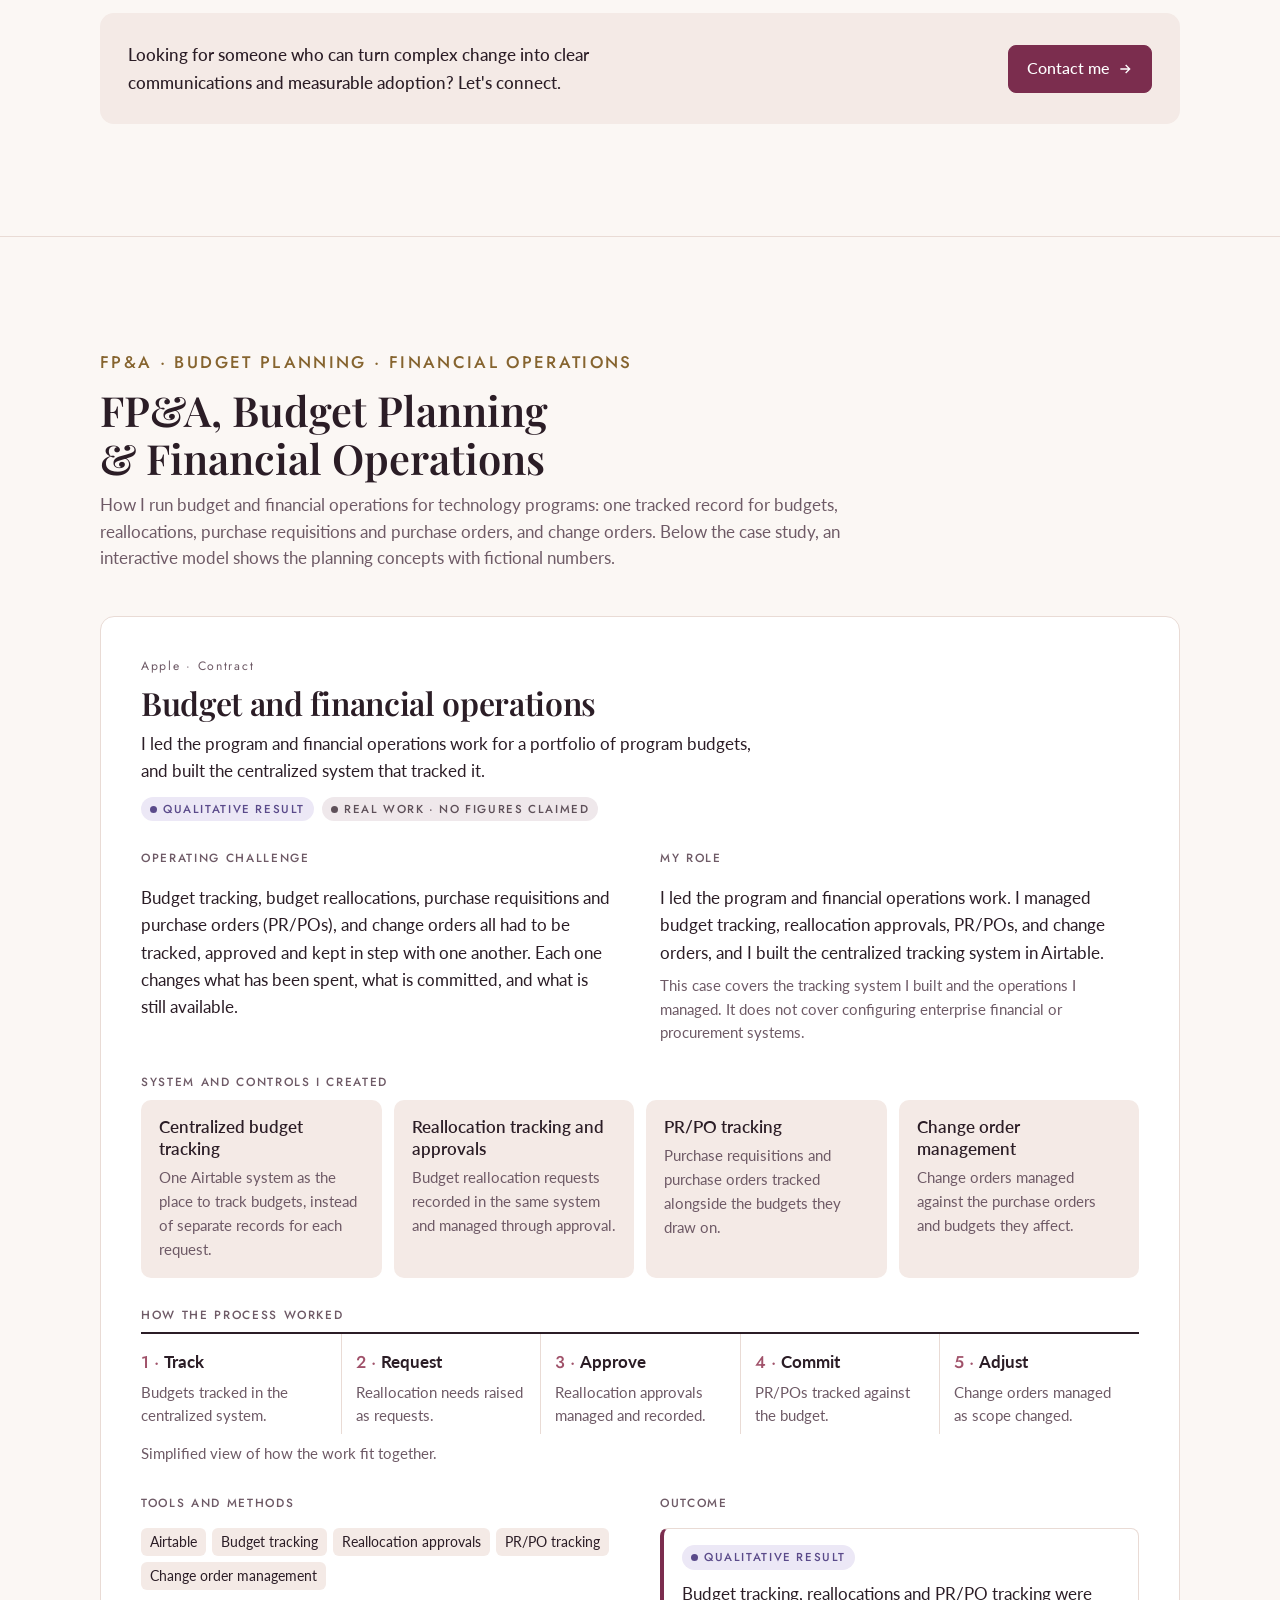
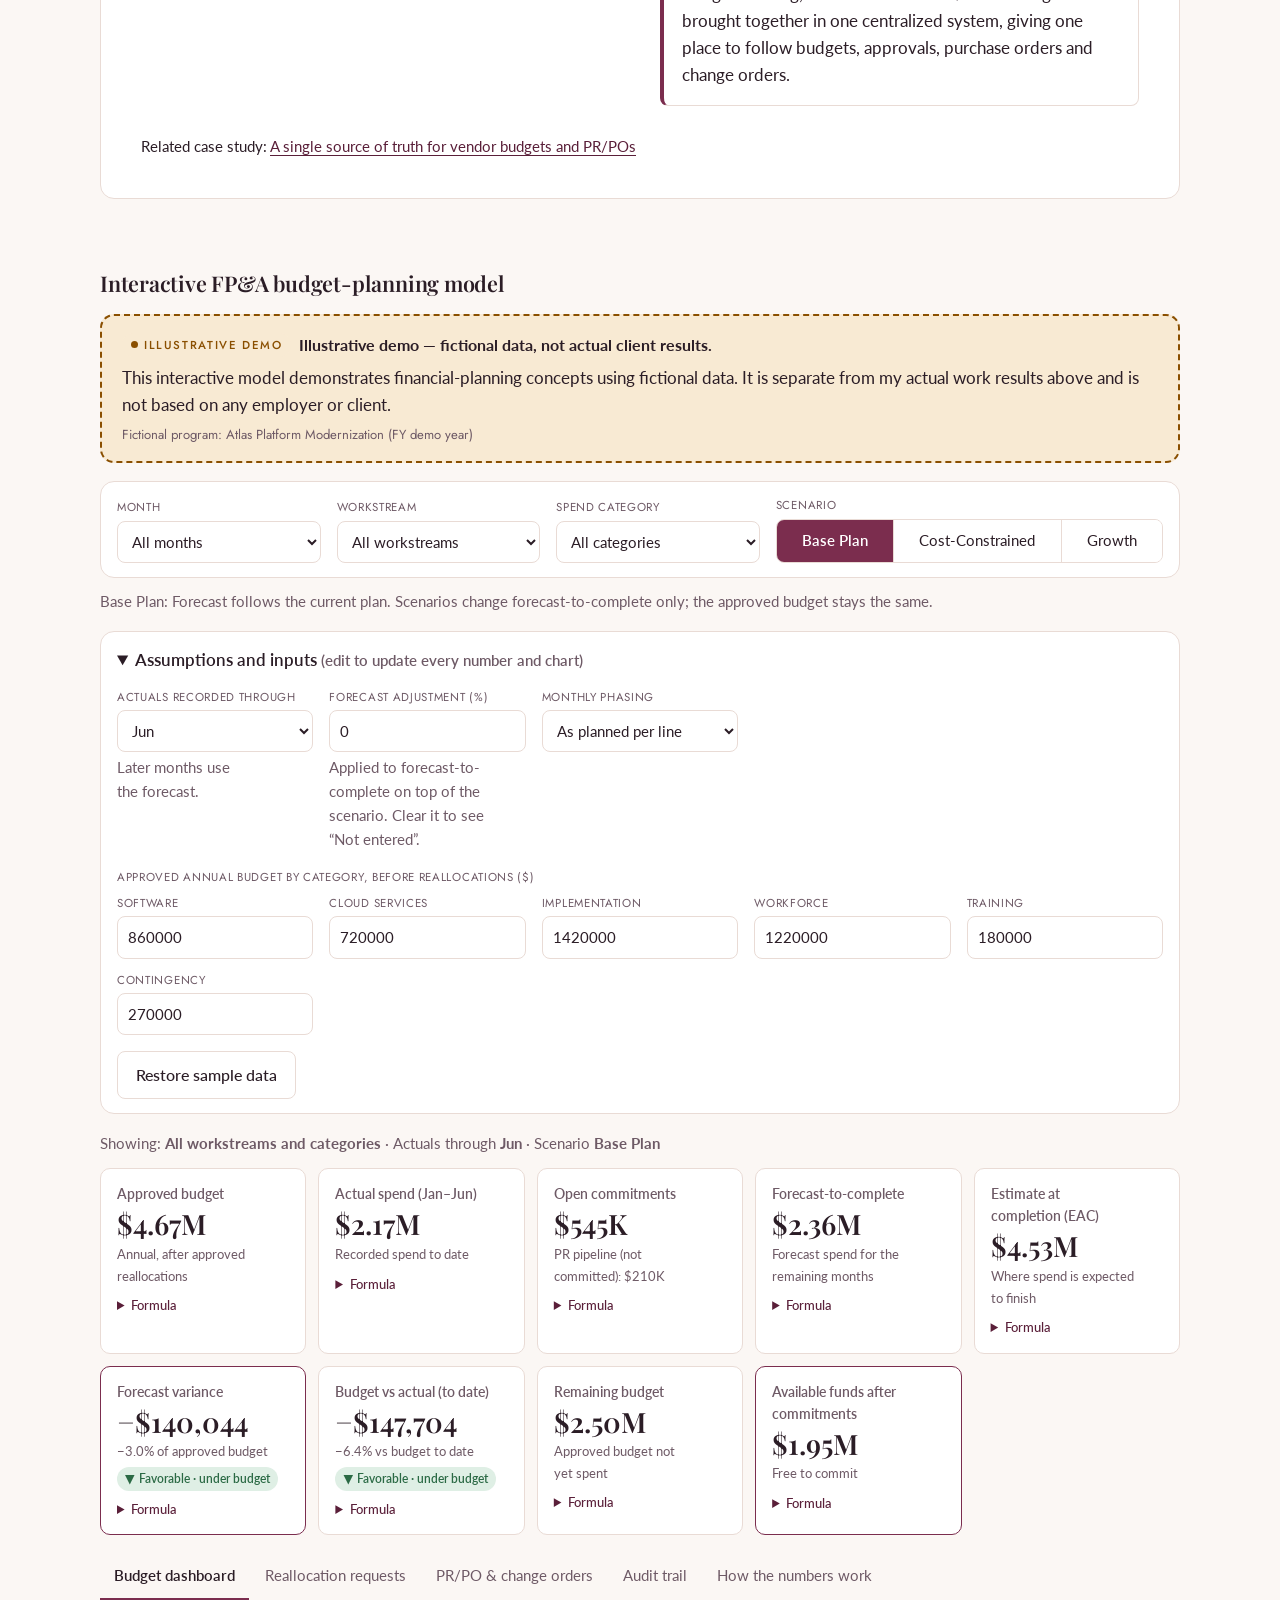
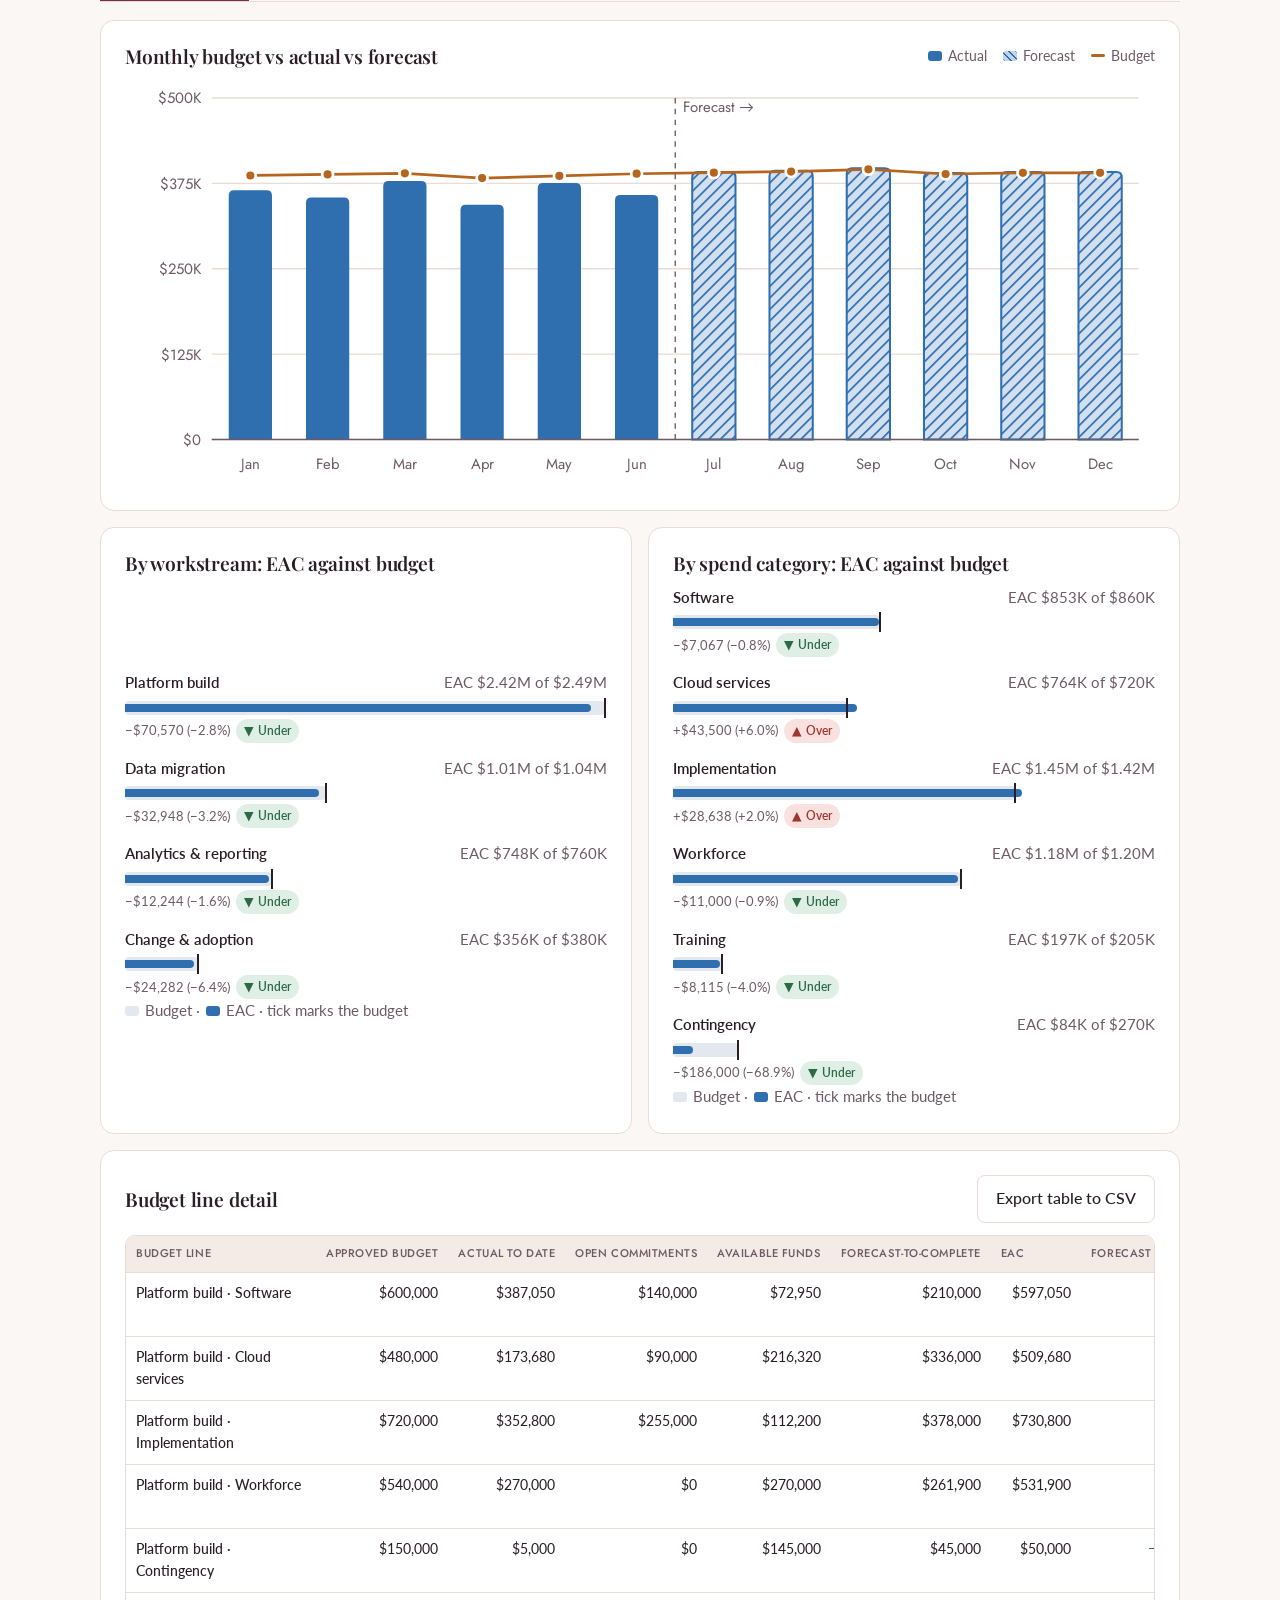
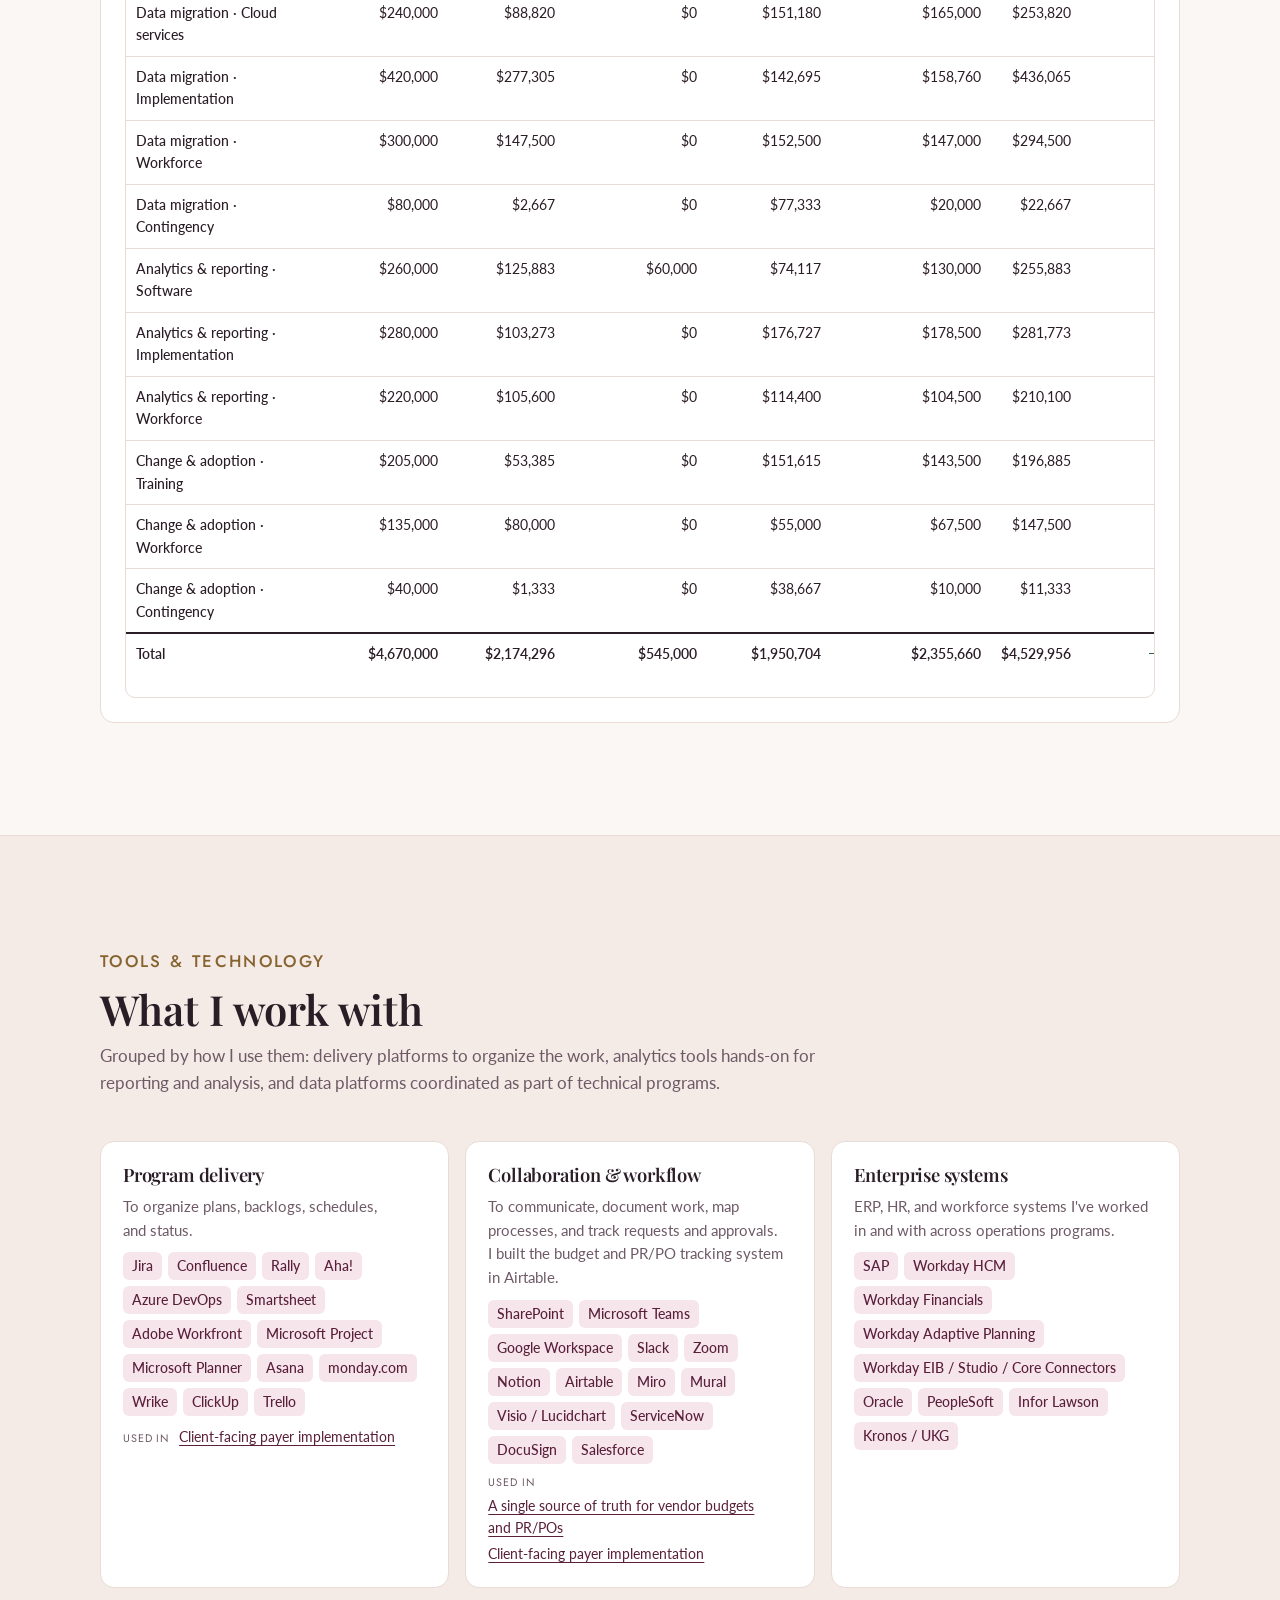
==== commit 284dbdff: "Adopt plum, blush, and champagne gold executive theme; accessible gold for small text (for review) C" ====
--- a/index.html
+++ b/index.html
@@ -5,12 +5,12 @@
   <meta name="viewport" content="width=device-width, initial-scale=1, viewport-fit=cover">
   <meta name="description" content="Jeanne Rather, program and operations leader connecting operations, technology, and data. Case studies with verified results, FP&amp;A and budget operations, tools, and projects.">
   <link rel="icon" href="favicon.svg" type="image/svg+xml">
-  <link rel="stylesheet" href="styles.css?v=1793384619">
+  <link rel="stylesheet" href="styles.css?v=1793384656">
 <!-- PAGE START -->
 <title>Jeanne Rather Portfolio</title>
 <link rel="preconnect" href="https://fonts.googleapis.com">
 <link rel="preconnect" href="https://fonts.gstatic.com" crossorigin>
-<link rel="stylesheet" href="https://fonts.googleapis.com/css2?family=IBM+Plex+Sans:wght@400;500;600&family=Playfair+Display:wght@600;700&display=swap">
+<link rel="stylesheet" href="https://fonts.googleapis.com/css2?family=Jost:wght@400;500&family=Lato:wght@400;700&family=Playfair+Display:wght@500;600&display=swap">
 <!-- STYLE SLOT -->
 </head>
 <body>
@@ -208,8 +208,8 @@
 <!-- SCRIPT SLOT -->
 <!-- PAGE END -->
 <script src="comms-samples.js?v=1792176963"></script>
-<script src="content.js?v=1793384619"></script>
-<script src="app.js?v=1793384619"></script>
+<script src="content.js?v=1793384656"></script>
+<script src="app.js?v=1793384656"></script>
 <script src="fpa-model.js?v=1792078669"></script>
 <script src="fpa-demo.js?v=1792078669"></script>
 </body>
--- a/styles.css
+++ b/styles.css
@@ -1,57 +1,68 @@
 /* ============================================================
    Design tokens — change colors and fonts here.
-   Plum, rose, and warm ivory: an executive, feminine palette.
+   Feminine executive palette: deep plum, blush, warm ivory, champagne gold.
    ============================================================ */
-/* Layout: one long scannable page — results strip up top, case cards, tools grid, projects, contact. Plum + berry rose on warm ivory paper. */
+/* Layout: one long scannable page — results strip up top, case cards, tools grid, projects, contact. */
+/* Theme: feminine executive - deep plum, blush, warm ivory, champagne gold */
 :root {
-  --paper: #FAF6F4;
+  --paper: #FBF7F4;
   --surface: #FFFFFF;
-  --sunk: #F3EAE8;
-  --ink: #2A1E2B;
-  --muted: #625567;
-  --line: #E7DCDC;
-  --accent: #6E3A5E;
-  --accent-strong: #4E2443;
-  --accent-soft: #F3E5EE;
+  --sunk: #F4EAE6;
+  --ink: #2B1D26;
+  --muted: #6E5A66;
+  --line: #E9DBD5;
+  --accent: #7B2D4E;
+  --accent-strong: #5A1F39;
+  --accent-soft: #F6E6EC;
   --accent-ink: #FFFFFF;
-  --signal: #A23B5D;
-  --band: #3A2236;
-  --band-ink: #FFF8F6;
-  --band-muted: #E4CCD9;
-
-  --ok: #2B6A45;      --ok-soft: #E2F0E6;
-  --info: #3F4F86;    --info-soft: #E6E9F6;
+  --signal: #A0526A;
+  --band: #4A1D33;
+  --band-ink: #FFFFFF;
+  --band-muted: #EBCFDA;
+  --gold: #B08D57;
+  --gold-text: #86642F;
+
+  --ok: #2B6A45;      --ok-soft: #DFEFE5;
+  --info: #5A4A8A;    --info-soft: #ECE8F6;
   --warn: #8A4F00;    --warn-soft: #F8EAD3;
-  --neutral: #5A4E5C; --neutral-soft: #EFE8EC;
+  --neutral: #5E5059; --neutral-soft: #EFE8EB;
 
   --font-display: "Playfair Display", Georgia, "Times New Roman", serif;
-  --font-body: "IBM Plex Sans", system-ui, -apple-system, "Segoe UI", sans-serif;
-  --font-mono: "IBM Plex Sans", system-ui, -apple-system, "Segoe UI", sans-serif;
-
-  --radius: 12px;
+  --font-body: "Lato", system-ui, -apple-system, "Segoe UI", sans-serif;
+  --font-mono: "Jost", "Lato", system-ui, sans-serif;
+
+  --radius: 14px;
   --wrap: 1160px;
   --gutter: clamp(16px, 4vw, 40px);
 }
 @media (prefers-color-scheme: dark) {
   :root:not([data-theme="light"]) {
-    --paper: #1A1419; --surface: #231B22; --sunk: #2C222B;
-    --ink: #F4EAEF; --muted: #BFAEBA; --line: #3E303C;
-    --accent: #DDB3CB; --accent-strong: #F0D3E3; --accent-soft: #3B2837; --accent-ink: #1A1419;
-    --signal: #EE9BB5; --band: #2E1C2B; --band-ink: #FBF1F5; --band-muted: #D8BBCB;
-    --ok: #8FD1A6; --ok-soft: #1A3225; --info: #AFB9EA; --info-soft: #232A44;
-    --warn: #F0C27D; --warn-soft: #3A2C16; --neutral: #C2B6BF; --neutral-soft: #2F262E;
+    --paper: #1A1318; --surface: #231A20; --sunk: #2C2128;
+    --ink: #F4ECEF; --muted: #C2AEB8; --line: #3B2D35;
+    --accent: #E7AFC4; --accent-strong: #F4CDDB; --accent-soft: #3A2330; --accent-ink: #1A1318;
+    --signal: #EBA7B9; --band: #2E1622; --band-ink: #FBF3F6; --band-muted: #DDB9C7; --gold: #D8B77E; --gold-text: #D8B77E;
+    --ok: #8FD1A6; --ok-soft: #1A3225; --info: #C1B4EA; --info-soft: #2A2440;
+    --warn: #F0C27D; --warn-soft: #3A2C16; --neutral: #C7B8C0; --neutral-soft: #33282E;
     color-scheme: dark;
   }
 }
 :root[data-theme="dark"] {
-  --paper: #1A1419; --surface: #231B22; --sunk: #2C222B;
-  --ink: #F4EAEF; --muted: #BFAEBA; --line: #3E303C;
-  --accent: #DDB3CB; --accent-strong: #F0D3E3; --accent-soft: #3B2837; --accent-ink: #1A1419;
-  --signal: #EE9BB5; --band: #2E1C2B; --band-ink: #FBF1F5; --band-muted: #D8BBCB;
-  --ok: #8FD1A6; --ok-soft: #1A3225; --info: #AFB9EA; --info-soft: #232A44;
-  --warn: #F0C27D; --warn-soft: #3A2C16; --neutral: #C2B6BF; --neutral-soft: #2F262E;
+  --paper: #1A1318; --surface: #231A20; --sunk: #2C2128;
+  --ink: #F4ECEF; --muted: #C2AEB8; --line: #3B2D35;
+  --accent: #E7AFC4; --accent-strong: #F4CDDB; --accent-soft: #3A2330; --accent-ink: #1A1318;
+  --signal: #EBA7B9; --band: #2E1622; --band-ink: #FBF3F6; --band-muted: #DDB9C7; --gold: #D8B77E; --gold-text: #D8B77E;
+  --ok: #8FD1A6; --ok-soft: #1A3225; --info: #C1B4EA; --info-soft: #2A2440;
+  --warn: #F0C27D; --warn-soft: #3A2C16; --neutral: #C7B8C0; --neutral-soft: #33282E;
   color-scheme: dark;
 }
+/* Executive accents */
+h1, h2 { letter-spacing: 0 !important; }
+.eyebrow, h4, .card-org, .badge { letter-spacing: 0.14em !important; }
+.eyebrow { color: var(--gold-text) !important; }
+.hero h1::after { content: ""; display: block; width: 72px; height: 2px; background: var(--gold); margin-top: 22px; }
+.proof { border-top-color: var(--accent) !important; }
+.case-card { border-radius: var(--radius); }
+.case-card:hover { border-color: var(--gold) !important; box-shadow: 0 10px 30px -18px rgba(74, 29, 51, .45) !important; }
 
 /* ---------- Base ---------- */
 *, *::before, *::after { box-sizing: border-box; }
@@ -70,7 +81,7 @@
 .wrap { max-width: var(--wrap); margin: 0 auto; padding-inline: var(--gutter); }
 .skip { position: absolute; left: -999px; top: 8px; background: var(--ink); color: var(--paper); padding: 8px 14px; border-radius: 6px; z-index: 100; }
 .skip:focus { left: 8px; }
-.eyebrow { font-family: var(--font-mono); font-size: 0.76rem; letter-spacing: 0.16em; text-transform: uppercase; color: var(--signal); font-weight: 600; }
+.eyebrow { font-family: var(--font-mono); font-size: 0.78rem; letter-spacing: 0.08em; text-transform: uppercase; color: var(--accent); font-weight: 500; }
 
 /* ---------- Header ---------- */
 .site-header { position: sticky; top: env(safe-area-inset-top, 0px); z-index: 50; background: color-mix(in srgb, var(--paper) 92%, transparent); backdrop-filter: saturate(1.2) blur(8px); -webkit-backdrop-filter: saturate(1.2) blur(8px); border-bottom: 1px solid var(--line); }
